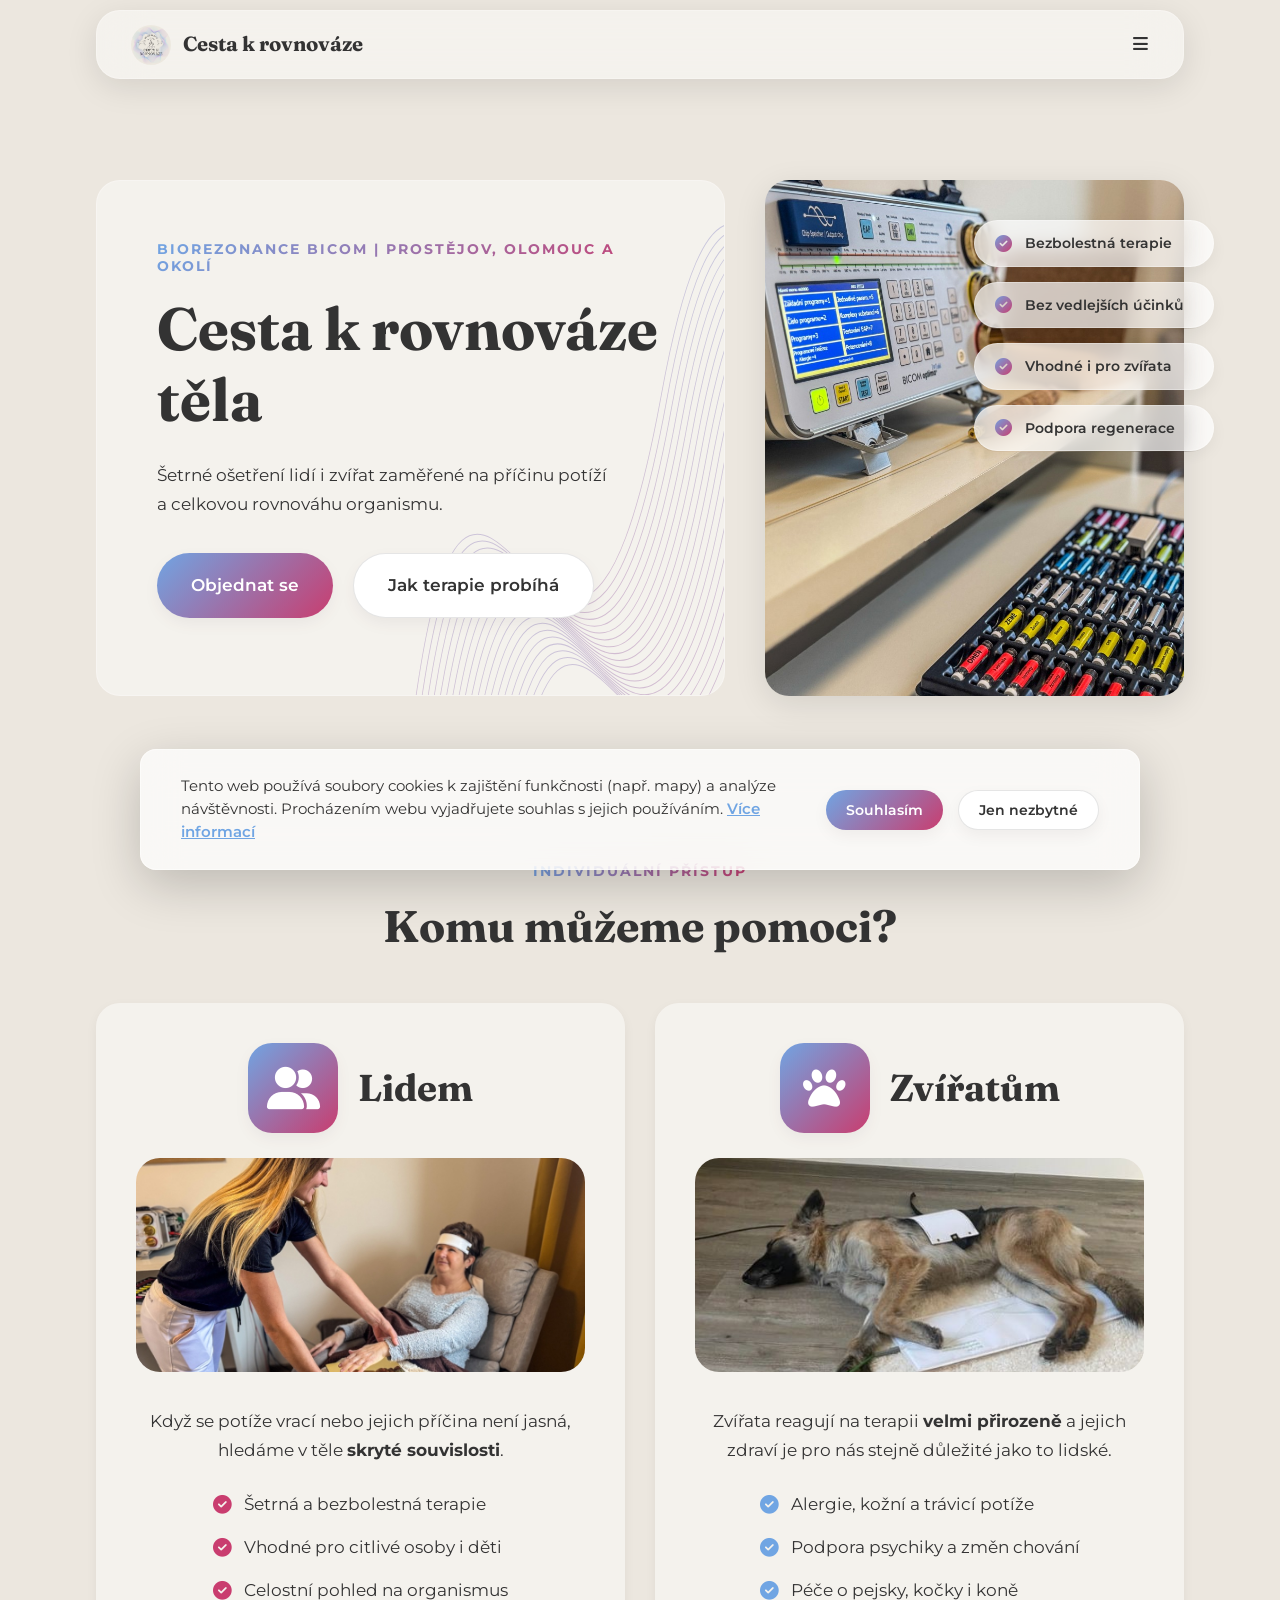
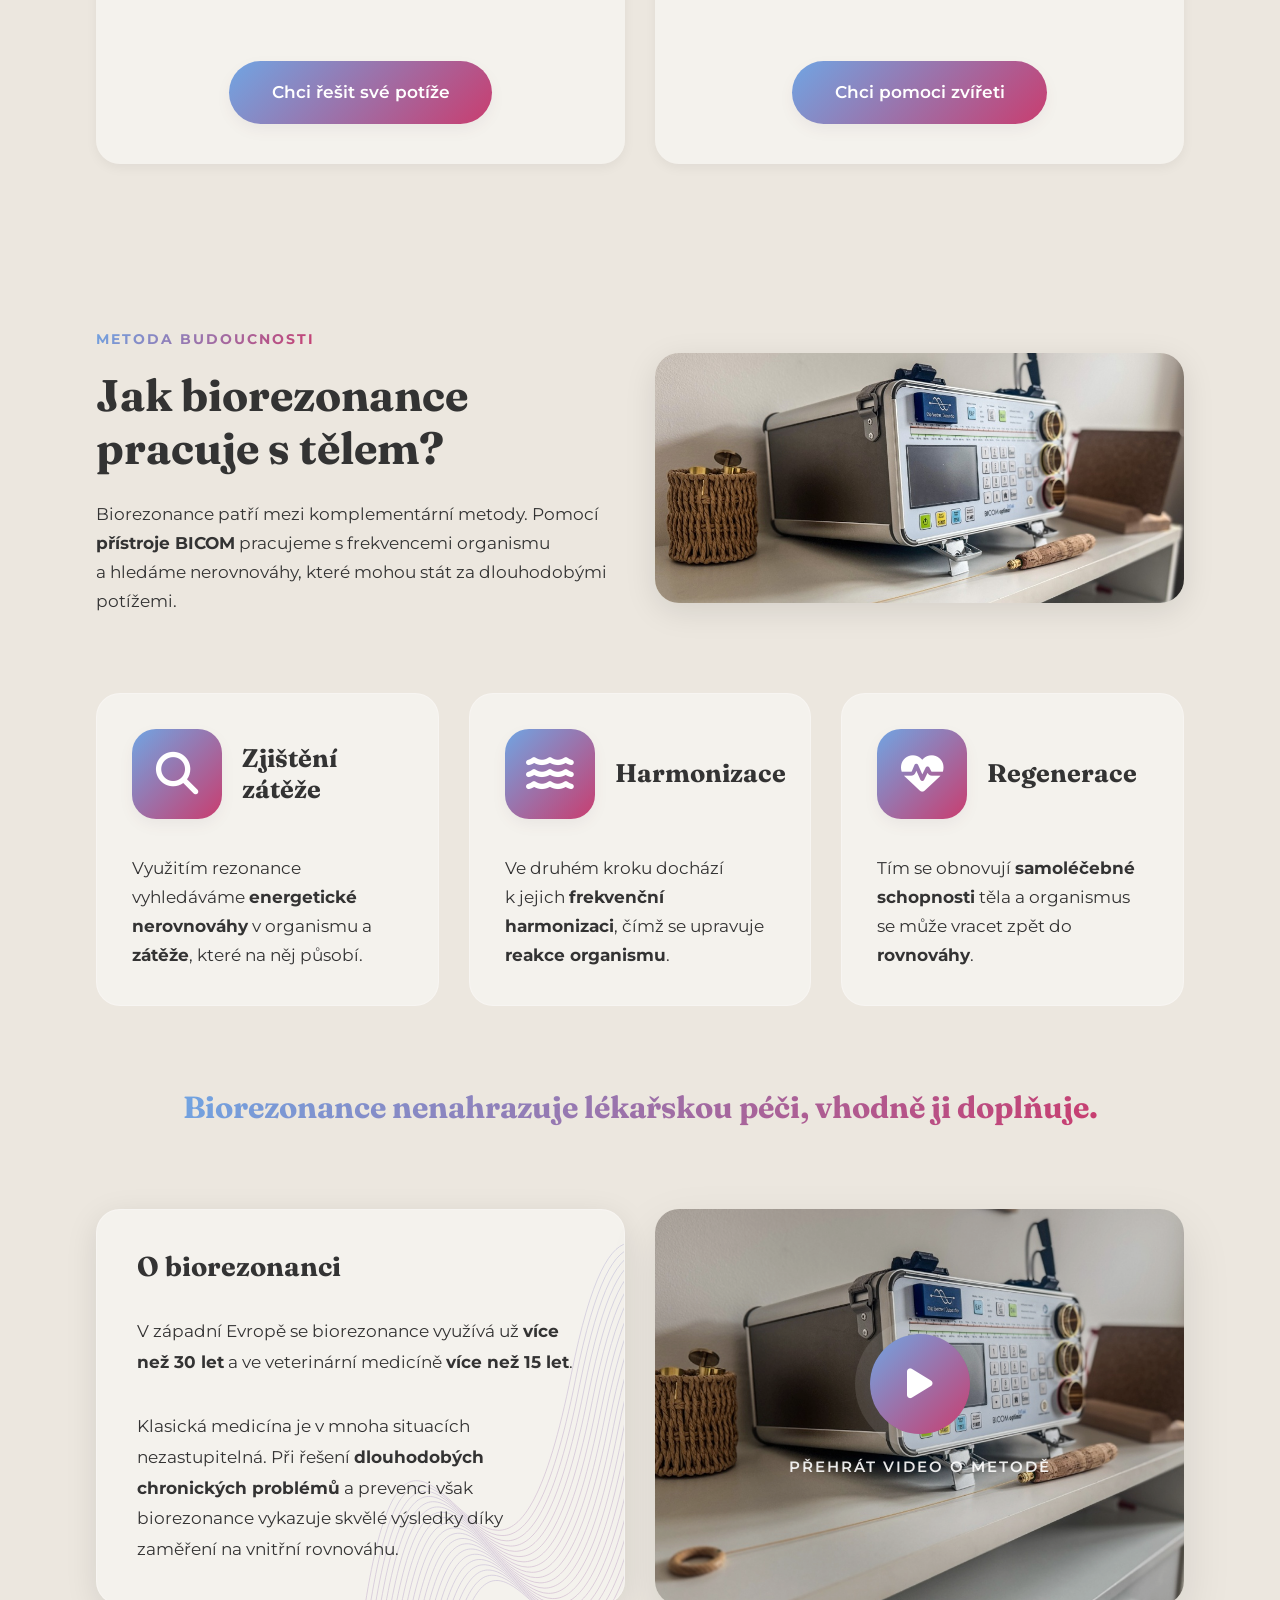
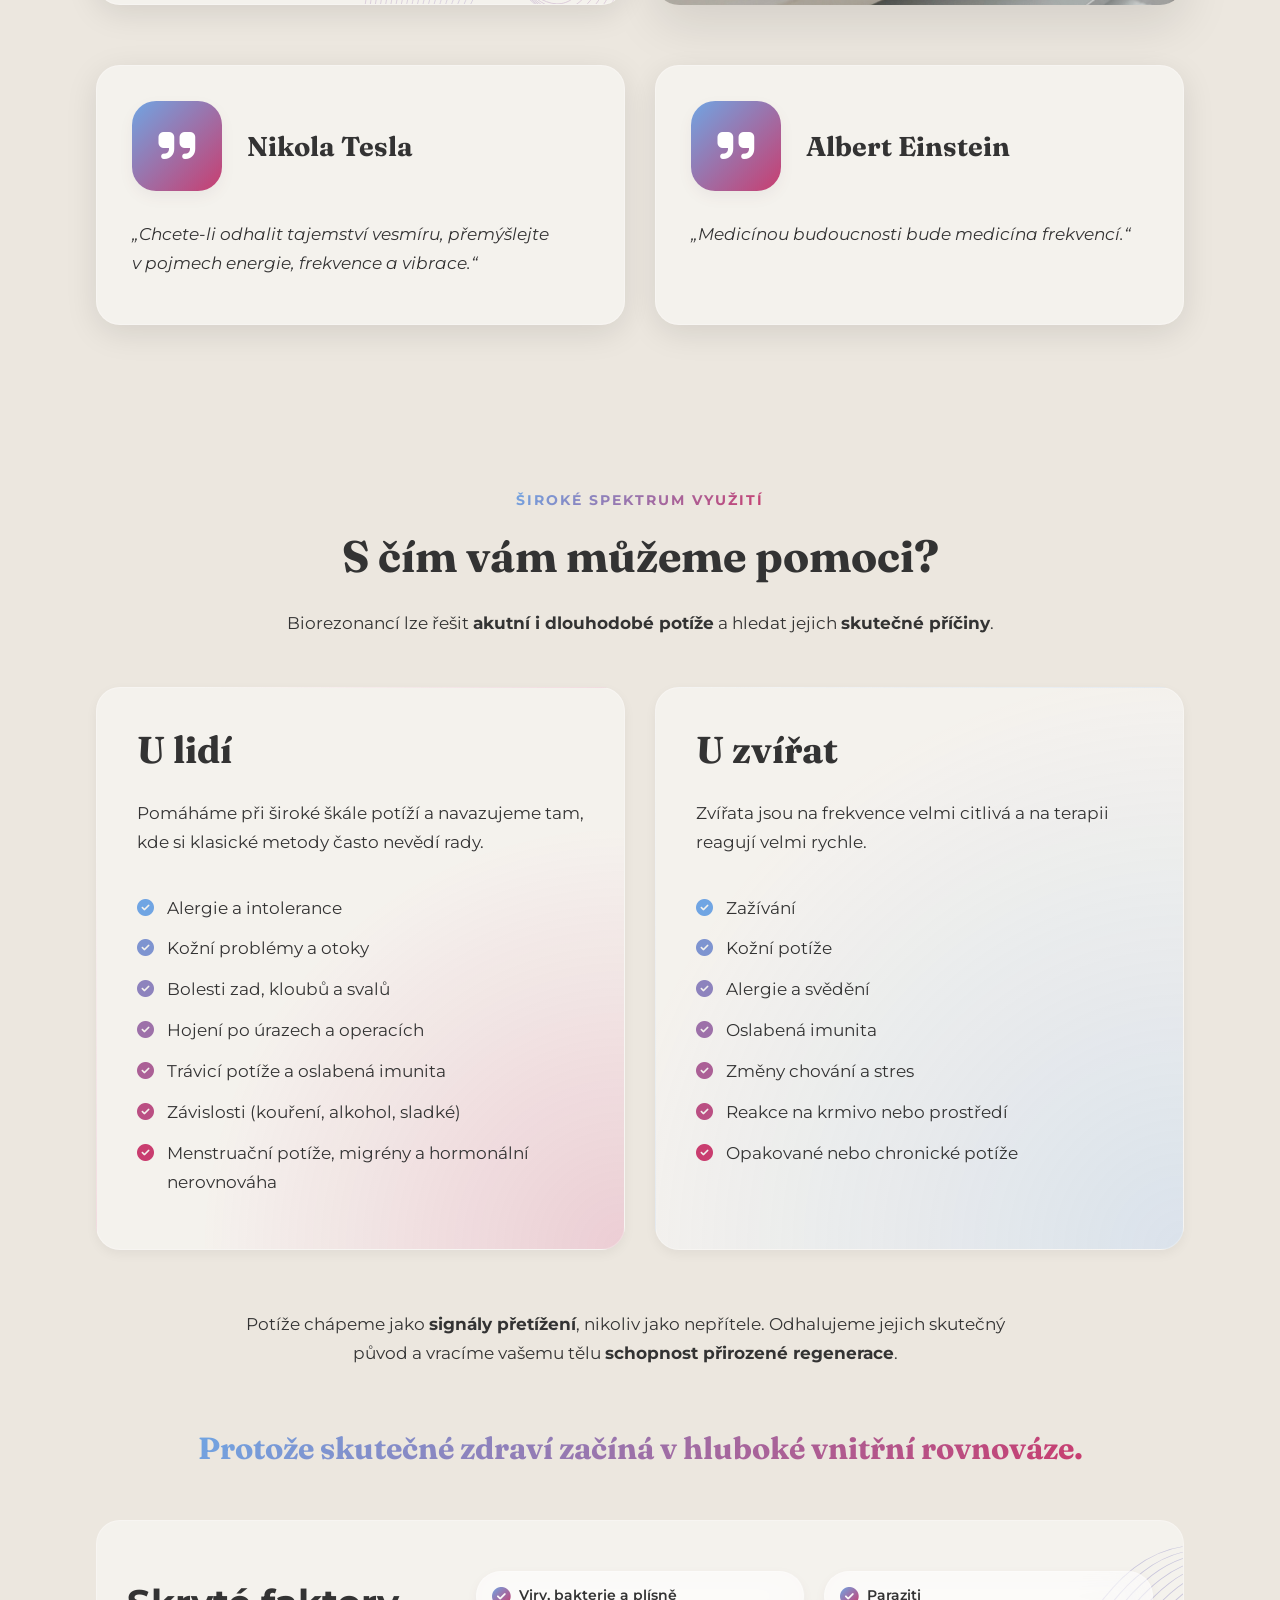
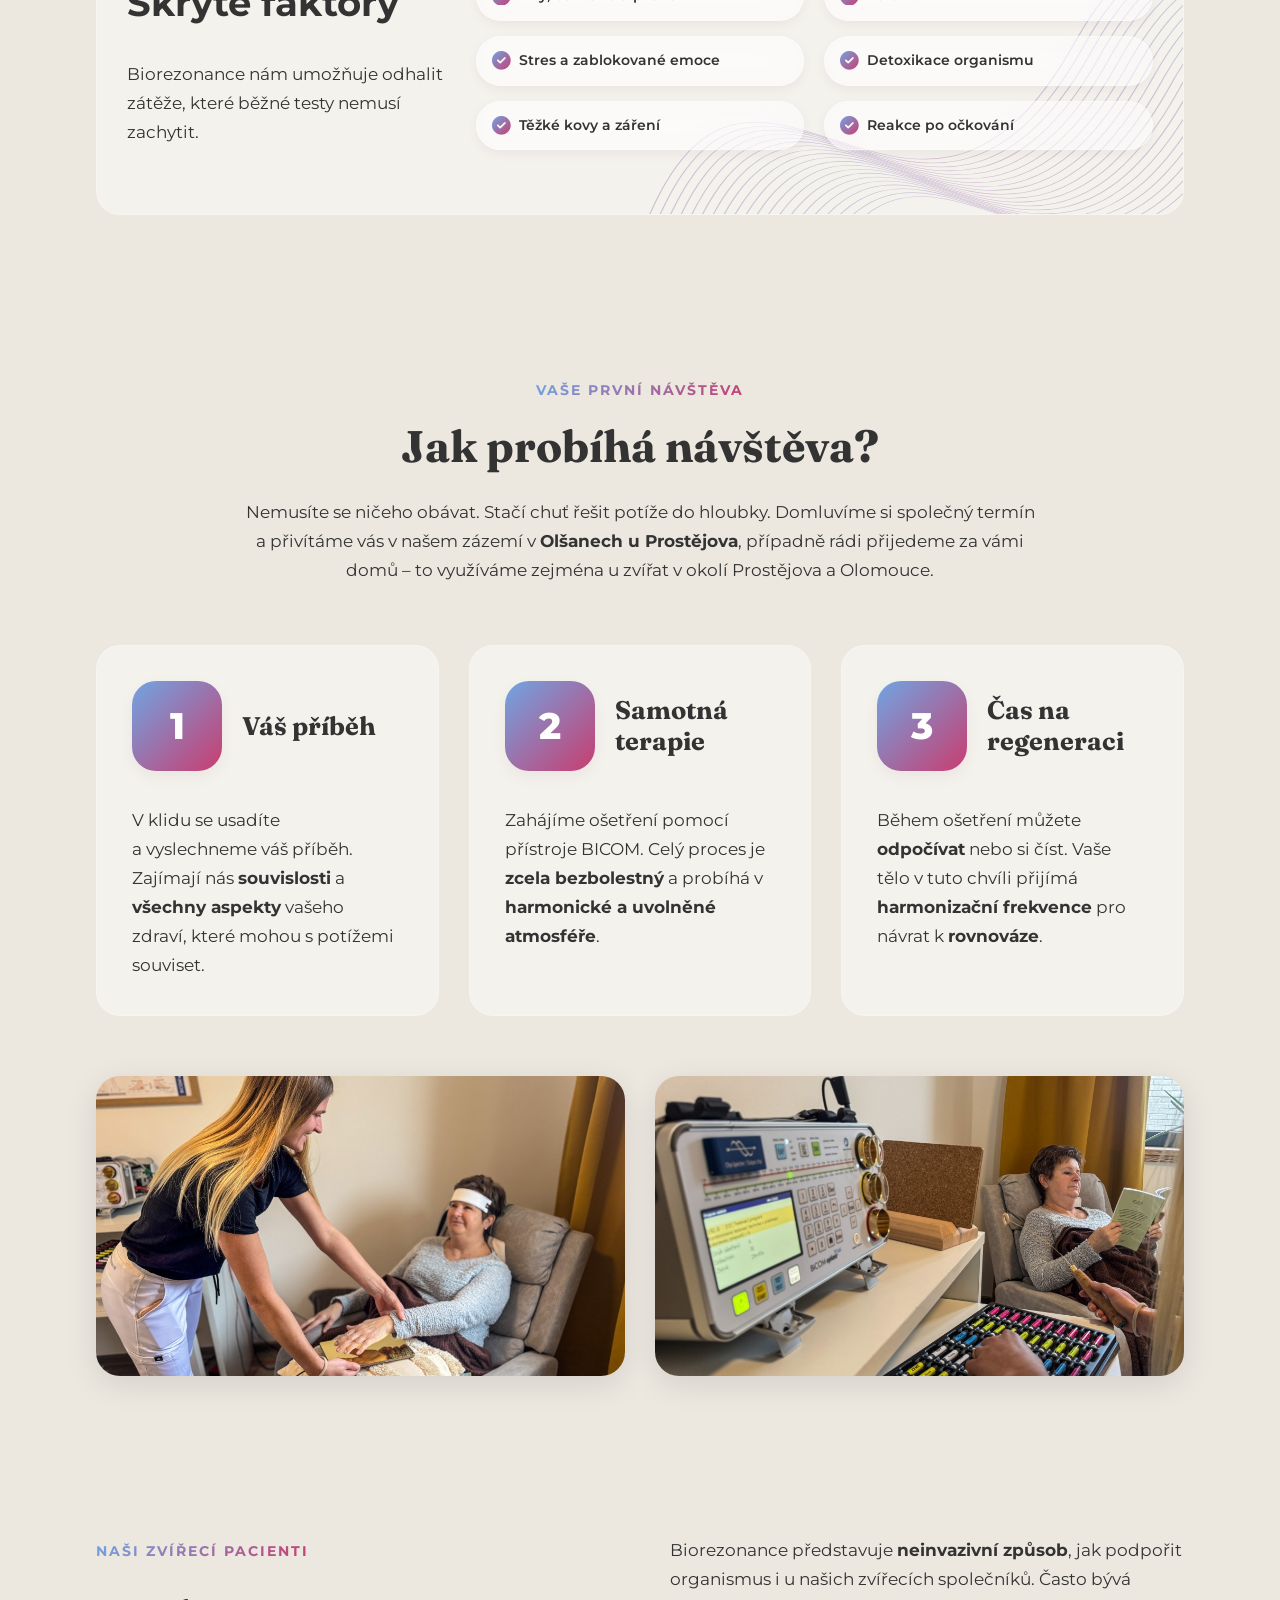
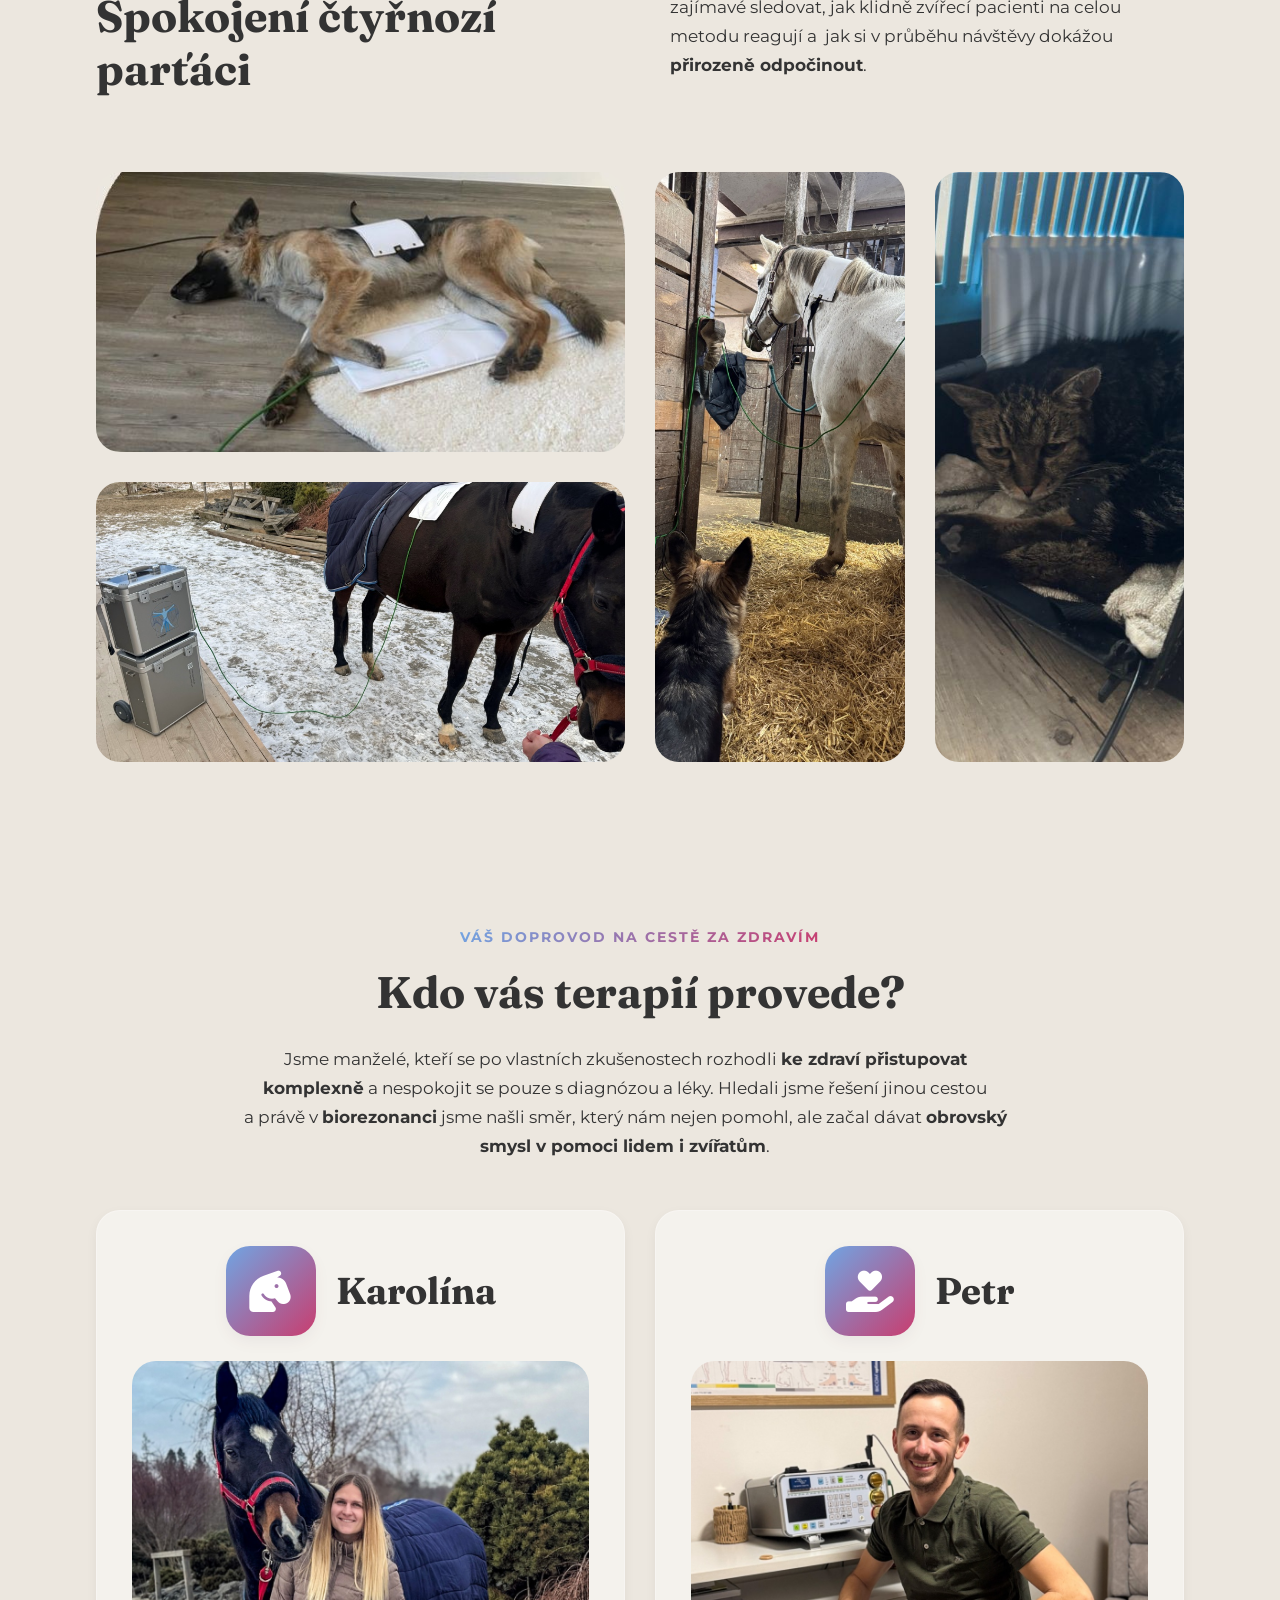
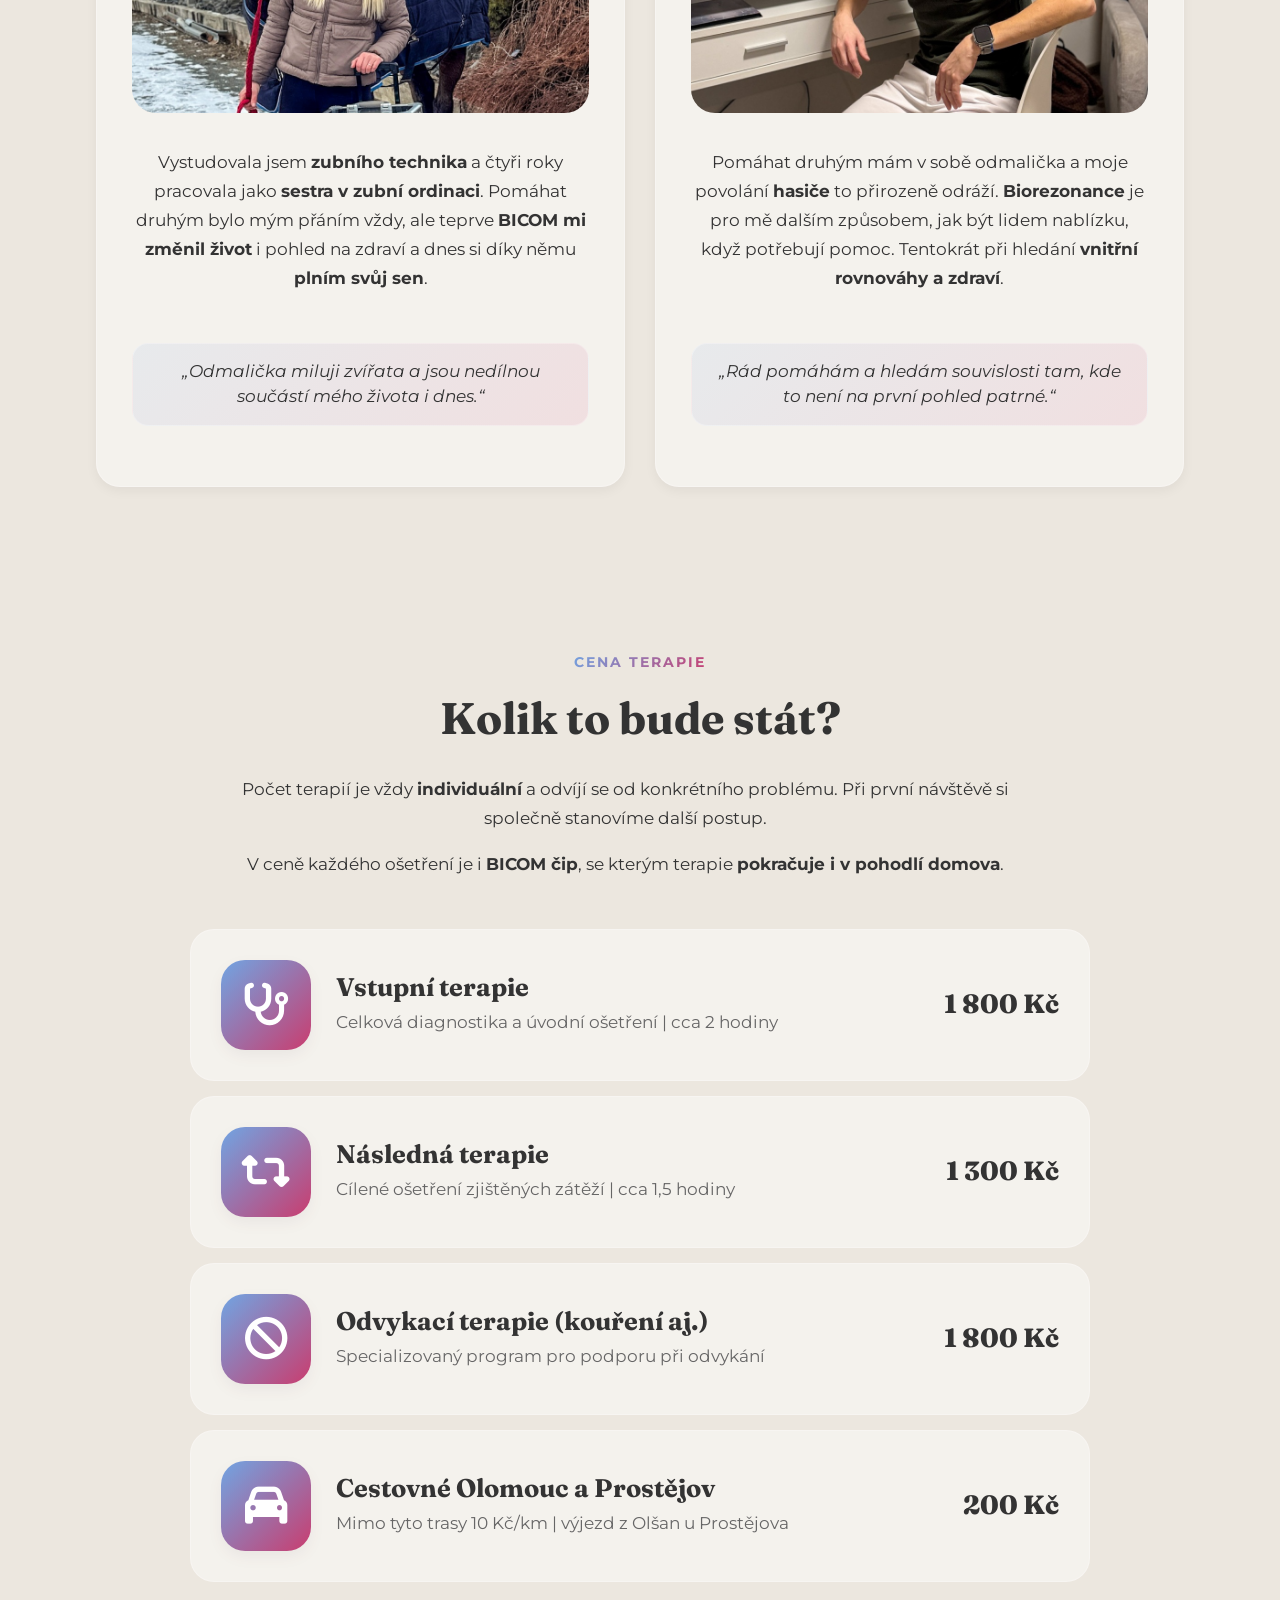
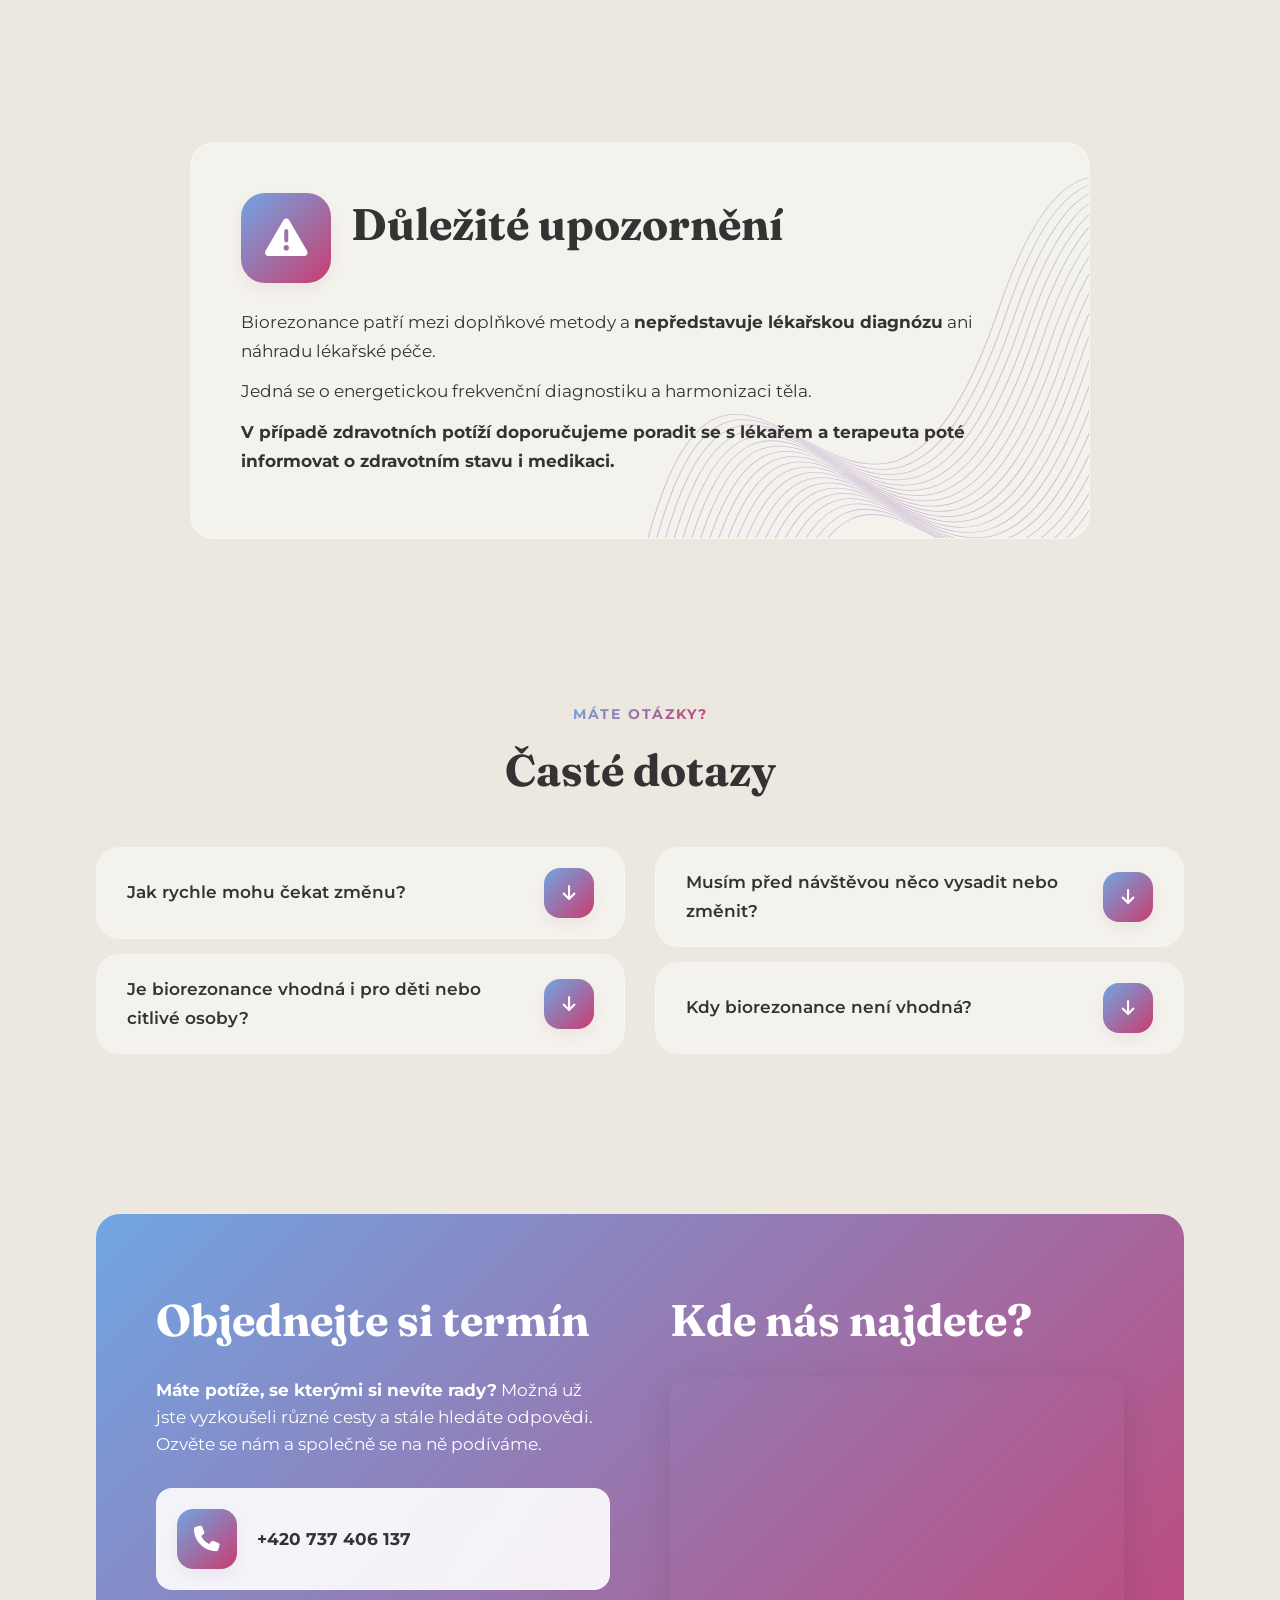
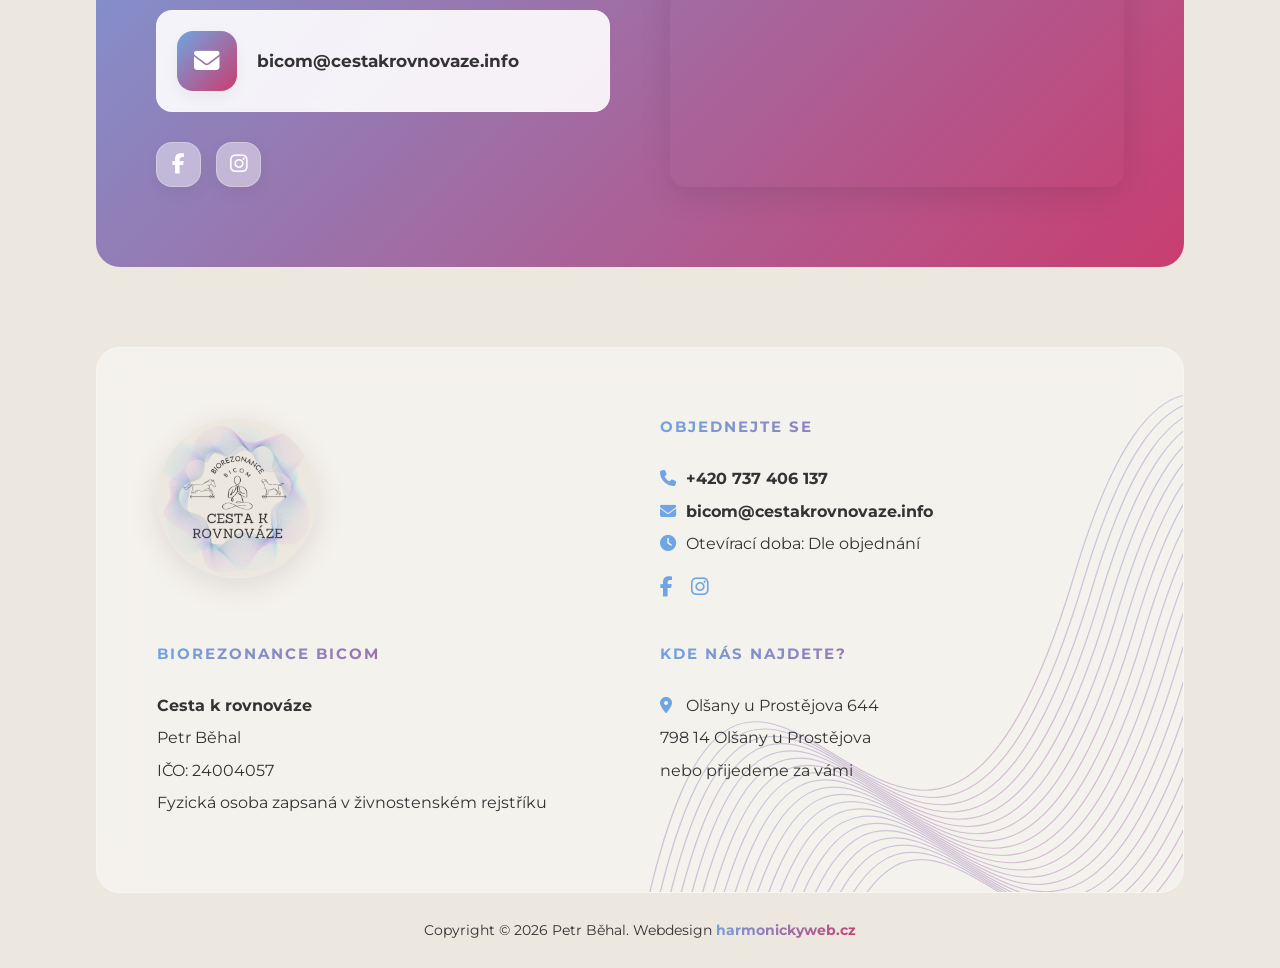
==== index.html @ f1dd7223 "Verze0" ====
<!DOCTYPE html>
<html lang="cs">

<head>
    <meta charset="UTF-8">
    <meta name="viewport" content="width=device-width, initial-scale=1.0">
    <title>Biorezonance BICOM | Cesta k rovnováze těla - Prostějov, Olomouc</title>
    <meta name="description"
        content="Šetrné ošetření lidí i zvířat pomocí biorezonance BICOM. Zaměřujeme se na příčinu potíží a celkovou rovnováhu organismu v Olšanech u Prostějova.">
    <meta name="robots" content="noindex, nofollow">

    <!-- Open Graph -->
    <meta property="og:title" content="Biorezonance BICOM | Cesta k rovnováze těla">
    <meta property="og:description"
        content="Šetrné ošetření lidí i zvířat pomocí biorezonance BICOM v Olšanech u Prostějova.">
    <meta property="og:image" content="Obrazky/biorezonance-1.jpg">
    <meta property="og:url" content="https://cestakrovnovaze.info">
    <meta property="og:type" content="website">

    <!-- Favicon -->
    <link rel="icon" type="image/svg+xml" href="Obrazky/favicon.svg">

    <!-- Fonts & Icons -->
    <link rel="stylesheet" href="https://cdnjs.cloudflare.com/ajax/libs/font-awesome/6.5.1/css/all.min.css">
    <!-- Internal Links / Canonical -->
    <link rel="canonical" href="https://cestakrovnovaze.info/">

    <!-- Structured Data -->
    <script type="application/ld+json">
    [
      {
        "@context": "https://schema.org",
        "@type": "LocalBusiness",
        "name": "Biorezonance Olšany | Petr Běhal",
        "image": "https://cestakrovnovaze.info/Obrazky/biorezonance-1.jpg",
        "address": {
          "@type": "PostalAddress",
          "streetAddress": "Olšany u Prostějova 644",
          "addressLocality": "Olšany u Prostějova",
          "postalCode": "798 14",
          "addressCountry": "CZ"
        },
        "geo": {
          "@type": "GeoCoordinates",
          "latitude": 49.4975,
          "longitude": 17.1568
        },
        "url": "https://cestakrovnovaze.info",
        "telephone": "+420737406137",
        "openingHoursSpecification": {
          "@type": "OpeningHoursSpecification",
          "dayOfWeek": ["Monday", "Tuesday", "Wednesday", "Thursday", "Friday", "Saturday", "Sunday"],
          "opens": "00:00",
          "closes": "23:59",
          "description": "Dle předchozí domluvy"
        }
      },
      {
        "@context": "https://schema.org",
        "@type": "FAQPage",
        "mainEntity": [
          {
            "@type": "Question",
            "name": "Jak rychle mohu čekat změnu?",
            "acceptedAnswer": {
              "@type": "Answer",
              "text": "Každý organismus reaguje jinak. Někdy je změna patrná už po první terapii, jindy se stav upravuje postupně během několika setkání. Vždy záleží na délce a povaze potíží."
            }
          },
          {
            "@type": "Question",
            "name": "Je biorezonance vhodná i pro děti nebo citlivé osoby?",
            "acceptedAnswer": {
              "@type": "Answer",
              "text": "Ano, terapie je šetrná a bezbolestná, proto ji dobře snášejí i děti, senioři nebo citlivější osoby."
            }
          }
        ]
      }
    ]
    </script>
    <link rel="stylesheet" href="style.css">
</head>

<body>
    <!-- Background Decoration -->

    <!-- Header Navigation -->
    <header class="header container">
        <nav class="pill-nav glass">
            <a href="#home" class="logo">
                <img src="Obrazky/biorezonance-logo.jpg" alt="Biorezonance Logo">
                <span>Cesta k rovnováze</span>
            </a>

            <ul class="nav-links" id="mainNav">
                <li><a href="#biorezonance">Biorezonance</a></li>
                <li><a href="#pomoc">S čím pomáhá</a></li>
                <li><a href="#prubeh">Průběh</a></li>
                <li><a href="#onas">O nás</a></li>
                <li><a href="#cenik">Ceník</a></li>
                <li><a href="#kontakt">Kontakt</a></li>
                <li class="mobile-nav-btn"><a href="#kontakt" class="btn btn-primary">Objednat se</a></li>
            </ul>

            <a href="#kontakt" class="btn btn-primary nav-btn">Objednat se</a>

            <button class="mobile-menu-toggle" id="menuToggle"><i class="fa-solid fa-bars"></i></button>
        </nav>
    </header>

    <main>
        <!-- Hero Section -->
        <section id="home" class="hero container section-padding">
            <div class="hero-grid">
                <div class="hero-content glass animate-fade-in" style="animation-delay: 0.2s;">
                    <h1 class="sub-heading" style="margin-top:0;">Biorezonance BICOM <span
                            class="sub-heading-sep">|</span> <span class="sub-heading-loc">Prostějov, Olomouc a
                            okolí</span></h1>
                    <h2 class="hero-main-title">Cesta k rovnováze těla</h2>
                    <p>Šetrné ošetření lidí i&nbsp;zvířat zaměřené na&nbsp;příčinu potíží a&nbsp;celkovou rovnováhu
                        organismu.</p>

                    <div class="hero-btns">
                        <a href="#kontakt" class="btn btn-primary">Objednat se</a>
                        <a href="#prubeh" class="btn btn-secondary">Jak terapie probíhá</a>
                    </div>
                </div>

                <div class="hero-image animate-fade-in" style="animation-delay: 0.4s;">
                    <div class="hero-decoration"></div>
                    <div class="hero-img-wrapper">
                        <img src="Obrazky/biorezonance-1.jpg" alt="Biorezonance terapie detail" class="main-hero-img">
                    </div>

                    <!-- Floating USPs -->
                    <div class="floating-usps-container">
                        <div class="floating-usp">
                            <i class="fa-solid fa-circle-check"></i> <span>Bezbolestná terapie</span>
                        </div>
                        <div class="floating-usp">
                            <i class="fa-solid fa-circle-check"></i> <span>Bez vedlejších účinků</span>
                        </div>
                        <div class="floating-usp">
                            <i class="fa-solid fa-circle-check"></i> <span>Vhodné i pro zvířata</span>
                        </div>
                        <div class="floating-usp">
                            <i class="fa-solid fa-circle-check"></i> <span>Podpora regenerace</span>
                        </div>
                    </div>
                </div>
            </div>
        </section>

        <!-- Komu můžeme pomoci -->
        <section id="pro-koho" class="help-section container section-padding text-center">
            <span class="sub-heading">Individuální přístup</span>
            <h2>Komu můžeme pomoci?</h2>
            <div class="bento-grid">
                <div class="bento-item animate-fade-in">
                    <div class="card-header">
                        <div class="icon-box"><i class="fa-solid fa-user-group"></i></div>
                        <h3>Lidem</h3>
                    </div>
                    <div class="card-image-container">
                        <div class="card-image-wrapper">
                            <img src="Obrazky/biorezonance-3.jpg" alt="Péče o lidi">
                        </div>
                    </div>
                    <div class="card-content">
                        <p>Když se potíže vrací nebo jejich příčina není jasná, hledáme v těle <strong>skryté
                                souvislosti</strong>.</p>
                        <ul>
                            <li>Šetrná a bezbolestná terapie</li>
                            <li>Vhodné pro citlivé osoby i děti</li>
                            <li>Celostní pohled na organismus</li>
                        </ul>
                        <a href="#kontakt" class="btn btn-primary">Chci řešit své potíže</a>
                    </div>
                </div>
                <div class="bento-item animate-fade-in" style="animation-delay: 0.2s;">
                    <div class="card-header">
                        <div class="icon-box"><i class="fa-solid fa-paw"></i></div>
                        <h3>Zvířatům</h3>
                    </div>
                    <div class="card-image-container">
                        <div class="card-image-wrapper">
                            <img src="Obrazky/Fotogalerie/biorezonance-pes.jpg" alt="Péče o zvířata">
                        </div>
                    </div>
                    <div class="card-content">
                        <p>Zvířata reagují na terapii <strong>velmi přirozeně</strong> a jejich zdraví je pro nás stejně
                            důležité jako to
                            lidské.</p>
                        <ul>
                            <li>Alergie, kožní a trávicí potíže</li>
                            <li>Podpora psychiky a změn chování</li>
                            <li>Péče o&nbsp;pejsky, kočky i&nbsp;koně</li>
                        </ul>
                        <a href="#kontakt" class="btn btn-primary">Chci pomoci zvířeti</a>
                    </div>
                </div>
            </div>
        </section>

        <!-- Jak biorezonance funguje -->
        <section id="biorezonance" class="how-it-works container section-padding">
            <div class="split-layout">
                <div class="content">
                    <span class="sub-heading">Metoda budoucnosti</span>
                    <h2>Jak biorezonance pracuje s tělem?</h2>
                    <p>Biorezonance patří mezi komplementární metody. Pomocí <strong>přístroje BICOM</strong> pracujeme
                        s frekvencemi
                        organismu a hledáme nerovnováhy, které mohou stát za dlouhodobými potížemi.</p>
                </div>
                <div class="image-area plain-image">
                    <img src="Obrazky/biorezonance-4.jpg" alt="Přístroj BICOM" class="rounded-img" loading="lazy">
                </div>
            </div>

            <div class="steps-grid">
                <!-- Krok 01 -->
                <div class="step-item animate-fade-in">
                    <div class="step-card glass">
                        <div class="step-content">
                            <div class="step-header">
                                <div class="step-icon-box">
                                    <i class="fa-solid fa-magnifying-glass"></i>
                                </div>
                                <h3>Zjištění zátěže</h3>
                            </div>
                            <p>Využitím rezonance vyhledáváme <strong>energetické nerovnováhy</strong> v organismu a
                                <strong>zátěže</strong>, které na něj
                                působí.
                            </p>
                        </div>
                    </div>
                </div>

                <!-- Krok 02 -->
                <div class="step-item animate-fade-in" style="animation-delay: 0.2s;">
                    <div class="step-card glass">
                        <div class="step-content">
                            <div class="step-header">
                                <div class="step-icon-box">
                                    <i class="fa-solid fa-water"></i>
                                </div>
                                <h3>Harmonizace</h3>
                            </div>
                            <p>Ve druhém kroku dochází k jejich <strong>frekvenční harmonizaci</strong>, čímž se
                                upravuje <strong>reakce
                                    organismu</strong>.</p>
                        </div>
                    </div>
                </div>

                <!-- Krok 03 -->
                <div class="step-item animate-fade-in" style="animation-delay: 0.4s;">
                    <div class="step-card glass">
                        <div class="step-content">
                            <div class="step-header">
                                <div class="step-icon-box">
                                    <i class="fa-solid fa-heart-pulse"></i>
                                </div>
                                <h3>Regenerace</h3>
                            </div>
                            <p>Tím se obnovují <strong>samoléčebné schopnosti</strong> těla a organismus se může vracet
                                zpět do
                                <strong>rovnováhy</strong>.
                            </p>
                        </div>
                    </div>
                </div>
            </div>

            <div class="disclaimer-bar animate-fade-in">
                <p>Biorezonance nenahrazuje lékařskou péči, vhodně ji&nbsp;doplňuje.</p>
            </div>

            <div class="info-video-split">
                <div class="info-text-content animate-fade-in">
                    <div class="glass-card glass">
                        <h3>O&nbsp;biorezonanci</h3>
                        <p>V&nbsp;západní Evropě se&nbsp;biorezonance využívá už&nbsp;<strong>více než
                                30&nbsp;let</strong> a&nbsp;ve&nbsp;veterinární medicíně <strong>více
                                než 15&nbsp;let</strong>.</p>
                        <p>Klasická medicína je&nbsp;v&nbsp;mnoha situacích nezastupitelná. Při&nbsp;řešení
                            <strong>dlouhodobých chronických
                                problémů</strong> a&nbsp;prevenci však biorezonance vykazuje skvělé výsledky díky
                            zaměření na&nbsp;vnitřní rovnováhu.
                        </p>
                    </div>
                </div>
                <div class="video-area animate-fade-in" style="animation-delay: 0.2s;">
                    <div class="video-preview">
                        <div class="video-overlay">
                            <div class="play-btn">
                                <i class="fa-solid fa-play"></i>
                            </div>
                            <span>Přehrát video o&nbsp;metodě</span>
                        </div>
                        <img src="Obrazky/biorezonance-4.jpg" alt="Video náhled" class="video-thumbnail">
                    </div>
                </div>
            </div>

            <div class="quotes-section">
                <div class="quotes-container">
                    <div class="quote-item animate-fade-in">
                        <div class="quote-card glass">
                            <div class="quote-content">
                                <div class="quote-header">
                                    <div class="quote-icon-box">
                                        <i class="fa-solid fa-quote-right"></i>
                                    </div>
                                    <cite>Nikola Tesla</cite>
                                </div>
                                <p>„Chcete-li odhalit tajemství vesmíru, přemýšlejte v&nbsp;pojmech energie, frekvence
                                    a&nbsp;vibrace.“</p>
                            </div>
                        </div>
                    </div>
                    <div class="quote-item animate-fade-in" style="animation-delay: 0.3s;">
                        <div class="quote-card glass">
                            <div class="quote-content">
                                <div class="quote-header">
                                    <div class="quote-icon-box">
                                        <i class="fa-solid fa-quote-right"></i>
                                    </div>
                                    <cite>Albert Einstein</cite>
                                </div>
                                <p>„Medicínou budoucnosti bude medicína frekvencí.“</p>
                            </div>
                        </div>
                    </div>
                </div>
            </div>
        </section>

        <!-- S čím vám můžeme pomoci -->
        <section id="pomoc" class="services-list container section-padding text-center">
            <span class="sub-heading">Široké spektrum využití</span>
            <h2>S čím vám můžeme pomoci?</h2>
            <p class="text-center">Biorezonancí lze řešit <strong>akutní i dlouhodobé potíže</strong> a hledat jejich
                <strong>skutečné příčiny</strong>.
            </p>

            <div class="bento-grid">
                <div class="bento-item glass animate-fade-in">
                    <h3>U lidí</h3>
                    <p>Pomáháme při široké škále potíží a navazujeme tam, kde si klasické metody často nevědí rady.</p>
                    <ul class="check-list">
                        <li>Alergie a intolerance</li>
                        <li>Kožní problémy a otoky</li>
                        <li>Bolesti zad, kloubů a svalů</li>
                        <li>Hojení po úrazech a operacích</li>
                        <li>Trávicí potíže a oslabená imunita</li>
                        <li>Závislosti (kouření, alkohol, sladké)</li>
                        <li>Menstruační potíže, migrény a hormonální nerovnováha</li>
                    </ul>
                </div>
                <div class="bento-item glass animate-fade-in" style="animation-delay: 0.2s;">
                    <h3>U zvířat</h3>
                    <p>Zvířata jsou na frekvence velmi citlivá a na terapii reagují velmi rychle.</p>
                    <ul class="check-list">
                        <li>Zažívání</li>
                        <li>Kožní potíže</li>
                        <li>Alergie a svědění</li>
                        <li>Oslabená imunita</li>
                        <li>Změny chování a stres</li>
                        <li>Reakce na krmivo nebo prostředí</li>
                        <li>Opakované nebo chronické potíže</li>
                    </ul>
                </div>
            </div>

            <div class="text-center animate-fade-in"
                style="margin-top: 60px; margin-bottom: 30px; max-width: 800px; margin-left: auto; margin-right: auto;">
                <p>Potíže chápeme jako <strong>signály přetížení</strong>, nikoliv jako nepřítele. Odhalujeme jejich
                    skutečný původ a vracíme vašemu tělu <strong>schopnost přirozené regenerace</strong>.</p>
            </div>

            <div class="disclaimer-bar animate-fade-in" style="margin-top: 60px; margin-bottom: 40px;">
                <p>Protože skutečné zdraví začíná v hluboké vnitřní rovnováze.</p>
            </div>

            <div class="connections-belt glass animate-fade-in">
                <div class="belt-header">
                    <span class="sub-heading">Skryté faktory</span>
                    <p>Biorezonance nám umožňuje odhalit zátěže, které běžné testy nemusí zachytit.</p>
                </div>
                <div class="belt-column">
                    <div class="belt-item">
                        <i class="fa-solid fa-circle-check"></i>
                        <span>Viry, bakterie a plísně</span>
                    </div>
                    <div class="belt-item">
                        <i class="fa-solid fa-circle-check"></i>
                        <span>Stres a zablokované emoce</span>
                    </div>
                    <div class="belt-item">
                        <i class="fa-solid fa-circle-check"></i>
                        <span>Těžké kovy a záření</span>
                    </div>
                </div>
                <div class="belt-column">
                    <div class="belt-item">
                        <i class="fa-solid fa-circle-check"></i>
                        <span>Paraziti</span>
                    </div>
                    <div class="belt-item">
                        <i class="fa-solid fa-circle-check"></i>
                        <span>Detoxikace organismu</span>
                    </div>
                    <div class="belt-item">
                        <i class="fa-solid fa-circle-check"></i>
                        <span>Reakce po očkování</span>
                    </div>
                </div>
            </div>


        </section>

        <!-- Průběh terapie -->
        <section id="prubeh" class="process container section-padding text-center">
            <span class="sub-heading">Vaše první návštěva</span>
            <h2>Jak probíhá návštěva?</h2>

            <p class="text-center" style="max-width: 800px; margin: 0 auto 50px;">
                Nemusíte se ničeho obávat. Stačí chuť řešit potíže do hloubky. Domluvíme si společný termín a přivítáme
                vás v našem zázemí v <strong>Olšanech u Prostějova</strong>, případně rádi přijedeme za vámi domů – to
                využíváme zejména u zvířat v okolí Prostějova a Olomouce.
            </p>

            <div class="process-grid">
                <!-- Krok 01 -->
                <div class="process-item animate-fade-in">
                    <div class="process-card glass">
                        <div class="process-content">
                            <div class="process-header">
                                <div class="process-num-box">1</div>
                                <h3>Váš příběh</h3>
                            </div>
                            <p>V klidu se usadíte a vyslechneme váš příběh. Zajímají nás <strong>souvislosti</strong> a
                                <strong>všechny aspekty</strong> vašeho
                                zdraví, které mohou s potížemi souviset.
                            </p>
                        </div>
                    </div>
                </div>

                <!-- Krok 02 -->
                <div class="process-item animate-fade-in" style="animation-delay: 0.2s;">
                    <div class="process-card glass">
                        <div class="process-content">
                            <div class="process-header">
                                <div class="process-num-box">2</div>
                                <h3>Samotná terapie</h3>
                            </div>
                            <p>Zahájíme ošetření pomocí přístroje BICOM. Celý proces je <strong>zcela
                                    bezbolestný</strong> a probíhá v
                                <strong>harmonické a uvolněné atmosféře</strong>.
                            </p>
                        </div>
                    </div>
                </div>

                <!-- Krok 03 -->
                <div class="process-item animate-fade-in" style="animation-delay: 0.4s;">
                    <div class="process-card glass">
                        <div class="process-content">
                            <div class="process-header">
                                <div class="process-num-box">3</div>
                                <h3>Čas na regeneraci</h3>
                            </div>
                            <p>Během ošetření můžete <strong>odpočívat</strong> nebo si číst. Vaše tělo v tuto chvíli
                                přijímá
                                <strong>harmonizační frekvence</strong> pro návrat k <strong>rovnováze</strong>.
                            </p>
                        </div>
                    </div>
                </div>
            </div>

            <div class="gallery-grid" style="margin-top: 60px;">
                <div class="animate-fade-in">
                    <img src="Obrazky/biorezonance-3.jpg" alt="Průběh terapie" class="rounded-img"
                        style="height: 300px; object-fit: cover;" loading="lazy">
                </div>
                <div class="animate-fade-in" style="animation-delay: 0.2s;">
                    <img src="Obrazky/biorezonance-2.jpg" alt="Čas na regeneraci" class="rounded-img"
                        style="height: 300px; object-fit: cover;" loading="lazy">
                </div>
            </div>
        </section>

        <!-- Fotogalerie -->
        <section class="photo-gallery container section-padding">
            <div class="gallery-header-split">
                <div class="header-left">
                    <span class="sub-heading">Naši zvířecí pacienti</span>
                    <h2>Spokojení čtyřnozí parťáci</h2>
                </div>
                <div class="header-right">
                    <p>Biorezonance představuje <strong>neinvazivní způsob</strong>, jak podpořit organismus i u našich
                        zvířecích
                        společníků. Často bývá zajímavé sledovat, jak klidně zvířecí pacienti na celou metodu reagují a
                        jak si v průběhu návštěvy dokážou <strong>přirozeně odpočinout</strong>.</p>
                </div>
            </div>
            <div class="gallery-bento">
                <!-- 1. Pes (šířka, vlevo nahoře) -->
                <div class="animate-fade-in">
                    <div class="gallery-bento-item">
                        <img src="Obrazky/Fotogalerie/biorezonance-pes.jpg" alt="Pes při biorezonanci."
                            class="gallery-img" style="object-position: center 20%;" loading="lazy">
                    </div>
                </div>
                <!-- 2. Bílý kůň (šířka, vlevo dole) -->
                <div class="animate-fade-in" style="animation-delay: 0.2s;">
                    <div class="gallery-bento-item">
                        <img src="Obrazky/Fotogalerie/biorezonance-kun-1.jpg" alt="Přijedeme i za vaším koněm."
                            class="gallery-img" loading="lazy">
                    </div>
                </div>
                <!-- 3. Hnědý kůň (výška, vpravo vnitřní) -->
                <div class="animate-fade-in" style="animation-delay: 0.4s;">
                    <div class="gallery-bento-item">
                        <img src="Obrazky/Fotogalerie/biorezonance-kun-2.jpg" alt="Koně snáší terapii v klidu."
                            class="gallery-img" loading="lazy">
                    </div>
                </div>
                <!-- 4. Kočička (výška, úplně vpravo) -->
                <div class="animate-fade-in" style="animation-delay: 0.6s;">
                    <div class="gallery-bento-item">
                        <img src="Obrazky/Fotogalerie/biorezonance-kocka.jpg" alt="Kočička při terapii."
                            class="gallery-img" loading="lazy">
                    </div>
                </div>
            </div>
        </section>

        <!-- O nás -->
        <section id="onas" class="about-us container section-padding">
            <div
                style="text-align: center; margin-bottom: 50px; max-width: 800px; margin-left: auto; margin-right: auto;">
                <span class="sub-heading">Váš doprovod na cestě za zdravím</span>
                <h2>Kdo vás terapií provede?</h2>
                <p style="margin-top: 20px;">Jsme manželé, kteří se po vlastních zkušenostech rozhodli <strong>ke zdraví
                        přistupovat komplexně</strong> a nespokojit se pouze s diagnózou a léky. Hledali jsme řešení
                    jinou cestou a právě v <strong>biorezonanci</strong> jsme našli směr, který nám nejen pomohl, ale
                    začal dávat <strong>obrovský smysl v pomoci lidem i zvířatům</strong>.</p>
            </div>

            <div class="team-grid">
                <!-- Karolína -->
                <div class="bento-item glass animate-fade-in">
                    <div class="card-header">
                        <div class="icon-box">
                            <i class="fa-solid fa-horse-head"></i>
                        </div>
                        <h3>Karolína</h3>
                    </div>
                    <div class="card-image-container">
                        <div class="team-portrait-mask">
                            <img src="Obrazky/karolina.jpg" alt="Karolína" style="object-position: center 5%;">
                        </div>
                    </div>
                    <div class="card-content">
                        <p>Vystudovala jsem <strong>zubního technika</strong> a čtyři roky pracovala jako
                            <strong>sestra v zubní ordinaci</strong>. Pomáhat druhým bylo mým přáním vždy, ale teprve
                            <strong>BICOM mi změnil život</strong> i pohled na zdraví a dnes si díky němu <strong>plním
                                svůj sen</strong>.
                        </p>
                        <p class="team-quote">„Odmalička miluji zvířata a jsou nedílnou součástí mého života i dnes.“
                        </p>
                    </div>
                </div>

                <!-- Petr -->
                <div class="bento-item glass animate-fade-in" style="animation-delay: 0.2s;">
                    <div class="card-header">
                        <div class="icon-box">
                            <i class="fa-solid fa-hand-holding-heart"></i>
                        </div>
                        <h3>Petr</h3>
                    </div>
                    <div class="card-image-container">
                        <div class="team-portrait-mask">
                            <img src="Obrazky/petr.jpg" alt="Petr" style="object-position: center 20%;">
                        </div>
                    </div>
                    <div class="card-content">
                        <p>Pomáhat druhým mám v sobě odmalička a moje povolání <strong>hasiče</strong> to přirozeně
                            odráží.
                            <strong>Biorezonance</strong> je pro mě dalším způsobem, jak být lidem nablízku, když
                            potřebují pomoc. Tentokrát při hledání <strong>vnitřní rovnováhy a zdraví</strong>.
                        </p>
                        <p class="team-quote">„Rád pomáhám a hledám souvislosti tam, kde to není na první pohled
                            patrné.“</p>
                    </div>
                </div>
            </div>
        </section>

        <!-- Ceník -->
        <section id="cenik" class="pricing container section-padding text-center">
            <span class="sub-heading">Cena terapie</span>
            <h2>Kolik to bude stát?</h2>
            <div style="max-width: 800px; margin: 30px auto 50px;">
                <p>Počet terapií je vždy <strong>individuální</strong> a odvíjí se od konkrétního problému. Při první
                    návštěvě si společně stanovíme další postup.</p>
                <p style="margin-top: 15px;">V ceně každého ošetření je i <strong>BICOM čip</strong>, se kterým
                    terapie <strong>pokračuje i v pohodlí domova</strong>.</p>
            </div>

            <div class="pricing-cards">
                <!-- Vstupní terapie -->
                <div class="price-item glass animate-fade-in">
                    <div class="price-item-left">
                        <i class="fa-solid fa-stethoscope"></i>
                        <div class="price-info">
                            <h3>Vstupní terapie</h3>
                            <p>Celková diagnostika a úvodní ošetření | cca 2 hodiny</p>
                        </div>
                    </div>
                    <div class="price-value">1 800 Kč</div>
                </div>

                <!-- Následná terapie -->
                <div class="price-item glass animate-fade-in" style="animation-delay: 0.1s;">
                    <div class="price-item-left">
                        <i class="fa-solid fa-retweet"></i>
                        <div class="price-info">
                            <h3>Následná terapie</h3>
                            <p>Cílené ošetření zjištěných zátěží | cca 1,5 hodiny</p>
                        </div>
                    </div>
                    <div class="price-value">1 300 Kč</div>
                </div>

                <!-- Odvykací terapie -->
                <div class="price-item glass animate-fade-in" style="animation-delay: 0.2s;">
                    <div class="price-item-left">
                        <i class="fa-solid fa-ban"></i>
                        <div class="price-info">
                            <h3>Odvykací terapie (kouření aj.)</h3>
                            <p>Specializovaný program pro podporu při odvykání</p>
                        </div>
                    </div>
                    <div class="price-value">1 800 Kč</div>
                </div>

                <!-- Cestovné -->
                <div class="price-item glass animate-fade-in" style="animation-delay: 0.3s;">
                    <div class="price-item-left">
                        <i class="fa-solid fa-car"></i>
                        <div class="price-info">
                            <h3>Cestovné Olomouc a Prostějov</h3>
                            <p>Mimo tyto trasy 10 Kč/km | výjezd z Olšan u Prostějova</p>
                        </div>
                    </div>
                    <div class="price-value">200 Kč</div>
                </div>
            </div>
        </section>

        <!-- Důležité upozornění -->
        <section class="notice container section-padding">
            <div class="notice-item animate-fade-in">
                <div class="notice-box glass">
                    <div class="notice-header">
                        <div class="notice-icon-box">
                            <i class="fa-solid fa-triangle-exclamation"></i>
                        </div>
                        <h2>Důležité upozornění</h2>
                    </div>
                    <p>Biorezonance patří mezi doplňkové metody a <strong>nepředstavuje lékařskou diagnózu</strong> ani
                        náhradu lékařské
                        péče.</p>
                    <p>Jedná se o energetickou frekvenční diagnostiku a harmonizaci těla.</p>
                    <p><strong>V případě zdravotních potíží doporučujeme poradit se s lékařem a terapeuta poté
                            informovat o zdravotním stavu i medikaci.</strong></p>
                </div>
            </div>
        </section>

        <!-- FAQ -->
        <section class="faq container section-padding text-center">
            <span class="sub-heading">Máte otázky?</span>
            <h2>Časté dotazy</h2>
            <div class="faq-columns">
                <div class="faq-col">
                    <div class="faq-item glass">
                        <div class="faq-question">
                            <span>Jak rychle mohu čekat změnu?</span>
                            <i class="fa-solid fa-arrow-down"></i>
                        </div>
                        <div class="faq-answer">
                            <p>Každý organismus reaguje jinak. Někdy je změna patrná už <strong>po první
                                    terapii</strong>, jindy se stav
                                upravuje <strong>postupně</strong> během několika setkání. Vždy záleží na délce a povaze
                                potíží.</p>
                        </div>
                    </div>
                    <div class="faq-item glass">
                        <div class="faq-question">
                            <span>Je biorezonance vhodná i pro děti nebo citlivé osoby?</span>
                            <i class="fa-solid fa-arrow-down"></i>
                        </div>
                        <div class="faq-answer">
                            <p>Ano, terapie je <strong>šetrná a bezbolestná</strong>, proto ji <strong>dobře snášejí i
                                    děti</strong>, senioři nebo
                                citlivější osoby.</p>
                        </div>
                    </div>
                </div>
                <div class="faq-col">
                    <div class="faq-item glass">
                        <div class="faq-question">
                            <span>Musím před návštěvou něco vysadit nebo změnit?</span>
                            <i class="fa-solid fa-arrow-down"></i>
                        </div>
                        <div class="faq-answer">
                            <p>Ne, není potřeba nic vysazovat. Naopak je <strong>vhodné pokračovat v doporučené
                                    léčbě</strong> a případné
                                změny řešit až po domluvě.</p>
                        </div>
                    </div>
                    <div class="faq-item glass">
                        <div class="faq-question">
                            <span>Kdy biorezonance není vhodná?</span>
                            <i class="fa-solid fa-arrow-down"></i>
                        </div>
                        <div class="faq-answer">
                            <p>Terapie <strong>není náhradou akutní lékařské péče</strong>. V případě náhlých nebo
                                vážných obtíží je vždy
                                potřeba nejprve <strong>vyhledat lékaře</strong>.</p>
                        </div>
                    </div>
                </div>
            </div>
        </section>


        <!-- Objednání / Kontakt -->
        <section id="kontakt" class="contact container section-padding">
            <div class="contact-card animate-fade-in">
                <div class="contact-info">
                    <h2>Objednejte si termín</h2>
                    <p><strong>Máte potíže, se kterými si nevíte rady?</strong> Možná už jste vyzkoušeli různé
                        cesty a stále hledáte odpovědi. Ozvěte se nám a společně se na ně podíváme.</p>

                    <div class="contact-methods">
                        <a href="tel:+420737406137" class="method glass">
                            <i class="fa-solid fa-phone"></i>
                            <strong>+420 737 406 137</strong>
                        </a>
                        <a href="mailto:bicom@cestakrovnovaze.info" class="method glass">
                            <i class="fa-solid fa-envelope"></i>
                            <strong>bicom@cestakrovnovaze.info</strong>
                        </a>
                    </div>

                    <div class="social-links">
                        <a href="https://www.facebook.com/profile.php?id=61587426644208" target="_blank" rel="noopener"
                            class="social-icon glass" aria-label="Facebook"><i class="fa-brands fa-facebook-f"></i></a>
                        <a href="https://www.instagram.com/cestakrovnovaze_bicom/" target="_blank" rel="noopener"
                            class="social-icon glass" aria-label="Instagram"><i class="fa-brands fa-instagram"></i></a>
                    </div>
                </div>

                <div class="contact-map">
                    <h2>Kde nás najdete?</h2>
                    <div class="map-wrapper">
                        <iframe
                            src="https://www.google.com/maps/embed?pb=!1m18!1m12!1m3!1d2605.5459392261545!2d17.15682887693521!3d49.49753967132596!2m3!1f0!2f0!3f0!3m2!1i1024!2i768!4f13.1!3m3!1m2!1s0x4712435489793f0b%3A0xc3f60f7724a87a6c!2sOl%C5%A1any%20u%20Prost%C4%9Bjova%20644%2C%20798%2014%20Ol%C5%A1any%20u%20Prost%C4%9Bjova!5e0!3m2!1scs!2scz!4v1700000000000!5m2!1scs!2scz"
                            width="100%" height="100%" style="border:0; border-radius: var(--radius-md);"
                            allowfullscreen="" loading="lazy"></iframe>
                    </div>
                </div>
            </div>
        </section>
    </main>

    <footer class="footer container section-padding">
        <div class="pill-footer glass animate-fade-in">
            <div class="footer-main-content">
                <div class="footer-logo-box">
                    <img src="Obrazky/biorezonance-logo.jpg" alt="Biorezonance Logo" class="footer-logo">
                </div>

                <div class="footer-info-col">
                    <h3>Objednejte se</h3>
                    <p><i class="fa-solid fa-phone"></i> <a href="tel:+420737406137"><strong>+420 737 406
                                137</strong></a></p>
                    <p><i class="fa-solid fa-envelope"></i> <a
                            href="mailto:bicom@cestakrovnovaze.info"><strong>bicom@cestakrovnovaze.info</strong></a>
                    </p>
                    <p><i class="fa-solid fa-clock"></i> Otevírací doba: Dle objednání</p>
                    <div class="footer-social-links"
                        style="margin-top: 15px; display: flex; gap: 15px; font-size: 1.2rem;">
                        <a href="https://www.facebook.com/profile.php?id=61587426644208" target="_blank" rel="noopener"
                            aria-label="Facebook"><i class="fa-brands fa-facebook-f"></i></a>
                        <a href="https://www.instagram.com/cestakrovnovaze_bicom/" target="_blank" rel="noopener"
                            aria-label="Instagram"><i class="fa-brands fa-instagram"></i></a>
                    </div>
                </div>

                <div class="footer-info-col">
                    <h3>Biorezonance BICOM</h3>
                    <p><strong>Cesta k rovnováze</strong></p>
                    <p>Petr Běhal</p>
                    <p>IČO: 24004057</p>
                    <p>Fyzická osoba zapsaná v živnostenském rejstříku</p>
                </div>

                <div class="footer-info-col">
                    <h3>Kde nás najdete?</h3>
                    <p><i class="fa-solid fa-location-dot"></i> Olšany u Prostějova 644</p>
                    <p>798 14 Olšany u Prostějova</p>
                    <p>nebo přijedeme za vámi</p>
                </div>
            </div>
        </div>
        <div class="footer-bottom-full">
            <p class="copyright">Copyright © 2026 Petr Běhal. Webdesign <a href="https://harmonickyweb.cz"
                    target="_blank" rel="noopener">harmonickyweb.cz</a></p>
        </div>
    </footer>

    <!-- Lightbox Modal -->
    <div id="imageModal" class="modal">
        <span class="modal-close">&times;</span>
        <button class="modal-prev" aria-label="Předchozí obrázek"><i class="fa-solid fa-chevron-left"></i></button>
        <img class="modal-content" id="imgFull" alt="Zvětšený náhled">
        <button class="modal-next" aria-label="Následující obrázek"><i class="fa-solid fa-chevron-right"></i></button>
        <div id="modalCaption"></div>
    </div>

    <!-- Cookie Bar -->
    <div id="cookie-bar" class="cookie-bar glass animate-fade-in" style="display: none;">
        <div class="cookie-content">
            <p>Tento web používá soubory cookies k zajištění funkčnosti (např. mapy) a analýze návštěvnosti.
                Procházením webu vyjadřujete souhlas s jejich používáním. <a href="cookies.html">Více informací</a></p>
            <div class="cookie-buttons">
                <button id="cookie-accept" class="btn btn-primary">Souhlasím</button>
                <button id="cookie-necessary" class="btn btn-secondary">Jen nezbytné</button>
            </div>
        </div>
    </div>

    <!-- Scroll to Top Button -->
    <button id="scrollTop" class="scroll-top-btn" aria-label="Nahoru">
        <i class="fa-solid fa-arrow-up"></i>
    </button>

    <script src="script.js"></script>
    <script>
        // Jednoduchá správa cookie lišty
        document.addEventListener('DOMContentLoaded', function () {
            const cookieBar = document.getElementById('cookie-bar');
            const acceptBtn = document.getElementById('cookie-accept');
            const necessaryBtn = document.getElementById('cookie-necessary');

            // Pokud uživatel ještě nerozhodl, zobrazíme lištu
            if (!localStorage.getItem('cookies-consent')) {
                cookieBar.style.display = 'block';
            }

            const hideBar = (type) => {
                localStorage.setItem('cookies-consent', type);
                cookieBar.style.opacity = '0';
                setTimeout(() => {
                    cookieBar.style.display = 'none';
                }, 500);
            };

            acceptBtn.addEventListener('click', () => hideBar('all'));
            necessaryBtn.addEventListener('click', () => hideBar('necessary'));
        });
    </script>
</body>

</html>
---- style.css ----
/* CSS Design System for Biorezonance Olšany */
@import url('https://fonts.googleapis.com/css2?family=Fraunces:ital,opsz,wght@0,9..144,100..900;1,9..144,100..900&family=Montserrat:ital,wght@0,100..900;1,100..900&display=swap');

:root {
    /* Colors */
    --primary: #70A5E3;
    --secondary: #C93D6F;
    --bg-color: #ECE7DF;
    --text-color: #333333;
    --white: #ffffff;
    --glass-bg: rgba(255, 255, 255, 0.45);
    --glass-border: rgba(255, 255, 255, 0.25);

    /* Gradients */
    --gradient-btn: linear-gradient(135deg, var(--primary) 0%, var(--secondary) 100%);
    --gradient-soft: linear-gradient(135deg, rgba(112, 165, 227, 0.1) 0%, rgba(201, 61, 111, 0.1) 100%);

    /* Spacing & Sizes */
    --container-width: 85%;
    --radius-lg: 24px;
    --radius-md: 16px;
    --spacing-unit: 8px;

    /* Shadows */
    --shadow-sm: 0 4px 12px rgba(0, 0, 0, 0.05);
    --shadow-md: 0 8px 32px rgba(0, 0, 0, 0.1);
    --shadow-icon: 0 6px 16px rgba(0, 0, 0, 0.05);
    --shadow-icon-hover: -4px 6px 15px rgba(112, 165, 227, 0.15), 4px 6px 15px rgba(201, 61, 111, 0.15);
}

/* Decorative Background Elements */
.bg-blob {
    position: absolute;
    width: 600px;
    height: 600px;
    border-radius: 50%;
    filter: blur(100px);
    z-index: -1;
    opacity: 0.15;
    pointer-events: none;
    animation: float-blob 20s infinite alternate ease-in-out;
}

@keyframes float-blob {
    0% {
        transform: translate(0, 0) scale(1);
    }

    100% {
        transform: translate(50px, 100px) scale(1.1);
    }
}

.blob-1 {
    background: var(--primary);
    top: 10%;
    right: -200px;
}

.blob-2 {
    background: var(--secondary);
    top: 45%;
    left: -200px;
    animation-duration: 25s;
    animation-direction: alternate-reverse;
}

.blob-3 {
    background: var(--primary);
    top: 80%;
    right: -100px;
    animation-duration: 30s;
}

/* Base Styles */
* {
    margin: 0;
    padding: 0;
    box-sizing: border-box;
}

html {
    scroll-behavior: smooth;
    font-size: 17px;
    overflow-x: hidden;
    scroll-padding-top: 100px;
    /* Rezerva pro fixní menu */
}

body {
    font-family: 'Montserrat', sans-serif;
    background-color: var(--bg-color);
    color: var(--text-color);
    line-height: 1.7;
    overflow-x: hidden;
    position: relative;
}

h1,
h2,
h3,
h4,
h5,
h6 {
    font-family: 'Fraunces', serif;
    font-weight: 700;
    line-height: 1.2;
    margin-bottom: 1.5rem;
}

h1,
.hero-main-title {
    font-size: clamp(2.2rem, 5vw, 3.5rem);
}

@media (max-width: 600px) {

    h1,
    .hero-main-title {
        font-size: 2.2rem;
    }

    .sub-heading-sep {
        display: none;
    }

    .sub-heading-loc {
        display: block;
        margin-top: 5px;
    }
}

h2 {
    font-size: clamp(1.8rem, 4vw, 2.6rem);
}

h3 {
    font-size: clamp(1.5rem, 3vw, 2.2rem);
}

p {
    font-size: 1rem;
    margin-bottom: 1rem;
    max-width: 70ch;
    /* Limit width as per instructions */
}

a {
    text-decoration: none;
    color: inherit;
    transition: all 0.3s ease;
}

ul {
    list-style: none;
}

img {
    max-width: 100%;
    height: auto;
    display: block;
}

/* Layout Utilities */
.container {
    width: var(--container-width);
    max-width: 1440px;
    margin: 0 auto;
}

.section-padding {
    padding: 80px 0;
}

@media (max-width: 1100px) {
    :root {
        --container-width: 90%;
    }

    .pill-nav {
        background: var(--bg-color) !important;
        backdrop-filter: none !important;
        -webkit-backdrop-filter: none !important;
    }
}

@media (max-width: 768px) {
    .section-padding {
        padding: 50px 0;
    }

    .pill-nav {
        padding: 0.6rem 1.2rem;
    }
}

.text-center {
    text-align: center;
    margin-left: auto;
    margin-right: auto;
}

.w-full {
    width: 100%;
}

.flex {
    display: flex;
}

.grid {
    display: grid;
}

.btn {
    display: inline-flex;
    align-items: center;
    justify-content: center;
    font-family: 'Montserrat', sans-serif;
    font-size: 17px;
    padding: 17px 34px;
    border-radius: 50px;
    font-weight: 600;
    cursor: pointer;
    transition: transform 0.3s cubic-bezier(0.175, 0.885, 0.32, 1.275), box-shadow 0.4s ease;
    border: none;
    position: relative;
    z-index: 1;
    gap: 10px;
}

.btn-primary {
    background: var(--gradient-btn);
    color: var(--white);
    box-shadow: var(--shadow-icon);
}

.btn-primary:hover {
    transform: translateY(-3px);
    box-shadow: var(--shadow-icon-hover);
}

.btn-secondary {
    background: var(--white);
    color: var(--text-color);
    border: 1px solid rgba(0, 0, 0, 0.1);
    box-shadow: var(--shadow-icon);
}

.btn-secondary:hover {
    background: #f8f8f8;
    transform: translateY(-3px);
    box-shadow: var(--shadow-icon-hover);
}

/* Animations */
@keyframes fadeIn {
    from {
        opacity: 0;
        transform: translateY(20px);
    }

    to {
        opacity: 1;
        transform: translateY(0);
    }
}

.animate-fade-in {
    opacity: 0;
    animation: fadeIn 0.8s forwards;
}

/* Navigation */
.header {
    position: fixed;
    top: 20px;
    left: 50%;
    transform: translateX(-50%);
    width: var(--container-width);
    z-index: 1000;
}

.pill-nav {
    display: flex;
    justify-content: space-between;
    align-items: center;
    padding: 0.8rem 2rem;
    border-radius: var(--radius-lg);
    box-shadow: var(--shadow-md);
    background-image: none !important;
    overflow: visible !important;
    /* Odstranění vln z pozadí menu a povolení přetečení pro mobilní menu */
}

.logo {
    display: flex;
    align-items: center;
    gap: 12px;
}

.logo img {
    height: 40px;
    border-radius: 50%;
}

.logo span {
    font-family: 'Fraunces', serif;
    font-weight: 700;
    font-size: 1.2rem;
    color: var(--text-color);
}

.nav-links {
    display: flex;
    gap: 2rem;
    list-style: none;
}

.mobile-nav-btn {
    display: none;
}

.nav-links a {
    font-weight: 500;
    color: var(--text-color);
    font-size: 1rem;
}

.nav-links a:hover {
    color: var(--primary);
}

.mobile-menu-toggle {
    display: none;
    background: none;
    border: none;
    font-size: 1rem;
    font-weight: 700;
    letter-spacing: 1px;
    cursor: pointer;
    color: var(--text-color);
}

/* Hero Section */
.hero {
    padding-top: 180px;
    padding-bottom: 80px;
}

.hero-grid {
    display: grid;
    grid-template-columns: 1.2fr 0.8fr;
    gap: 40px;
    align-items: stretch;
}

.hero-content {
    padding: 60px;
    border-radius: var(--radius-lg);
    background: var(--glass-bg);
    backdrop-filter: blur(20px);
    -webkit-backdrop-filter: blur(20px);
    border: 1px solid var(--glass-border);
    display: flex;
    flex-direction: column;
    justify-content: center;
}

.sub-heading {
    text-transform: uppercase;
    font-family: 'Montserrat', sans-serif !important;
    letter-spacing: 2px;
    font-size: 0.85rem;
    font-weight: 700;
    margin-bottom: 1rem;
    display: inline-block;
    background: var(--gradient-btn);
    -webkit-background-clip: text;
    -webkit-text-fill-color: transparent;
    background-clip: text;
}

.hero-btns {
    display: flex;
    gap: 20px;
    margin: 1rem 0;
}

@media (max-width: 600px) {
    .hero-btns {
        flex-direction: column;
        align-items: flex-start;
        gap: 15px;
    }

    .hero-btns .btn {
        width: auto;
    }
}

.hero-image {
    position: relative;
    height: 100%;
    min-height: 500px;
}

.hero-img-wrapper {
    width: 100%;
    height: 100%;
    position: relative;
    z-index: 2;
    overflow: hidden;
    border-radius: var(--radius-lg);
    box-shadow: var(--shadow-md);
}

.main-hero-img {
    width: 100%;
    height: 100%;
    object-fit: cover;
}

.hero-decoration {
    display: none;
    position: absolute;
    top: 50%;
    left: 50%;
    transform: translate(-50%, -50%);
    width: 120%;
    height: 120%;
    background: radial-gradient(circle, rgba(112, 165, 227, 0.2) 0%, rgba(201, 61, 111, 0.1) 70%, transparent 100%);
    filter: blur(50px);
    z-index: 1;
}

.floating-usps-container {
    position: absolute;
    top: 40px;
    right: -30px;
    /* Overflow the right edge */
    z-index: 3;
    display: flex;
    flex-direction: column;
    gap: 15px;
    align-items: flex-end;
}

.floating-usp {
    background: rgba(255, 255, 255, 0.7);
    backdrop-filter: blur(10px);
    -webkit-backdrop-filter: blur(10px);
    border: 1px solid rgba(255, 255, 255, 0.3);
    padding: 10px 18px;
    border-radius: 50px;
    box-shadow: var(--shadow-icon);
    display: flex;
    align-items: center;
    gap: 12px;
    font-size: 0.85rem;
    font-weight: 600;
    white-space: nowrap;
    width: 240px;
    /* Fixed width for uniform look */
    transition: transform 0.3s ease, box-shadow 0.3s ease;
}

.floating-usp:hover {
    transform: translateX(-10px);
    box-shadow: var(--shadow-icon-hover);
}

.floating-usp i {
    background: var(--gradient-btn);
    -webkit-background-clip: text;
    -webkit-text-fill-color: transparent;
    background-clip: text;
    font-size: 1rem;
    width: 20px;
    text-align: center;
}

.usp-item {
    display: flex;
    align-items: center;
    gap: 10px;
    font-size: 1rem;
    font-weight: 500;
}

.usp-item i {
    color: var(--primary);
    font-size: 1rem;
}

.info-card {
    position: absolute;
    bottom: 30px;
    left: 30px;
    padding: 20px 30px;
    display: flex;
    align-items: center;
    gap: 20px;
    z-index: 2;
}

.info-card i {
    font-size: 2rem;
    opacity: 0.8;
}

.info-card span {
    font-size: 0.9rem;
    text-transform: uppercase;
    font-weight: 600;
}

/* Bento Grid */
.bento-grid {
    display: grid;
    grid-template-columns: repeat(auto-fit, minmax(300px, 1fr));
    gap: 30px;
    margin-top: 50px;
}

.bento-item {
    padding: 40px;
    border-radius: var(--radius-lg);
    transition: transform 0.3s ease;
    display: flex;
    flex-direction: column;
    text-align: center;
    height: 100%;
    position: relative;
    box-shadow: var(--shadow-sm);
    /* Re-enforcing milkyness */
    background: var(--glass-bg);
    backdrop-filter: blur(25px);
    -webkit-backdrop-filter: blur(25px);
}

.bento-item[style*="text-align: left"] h3,
.bento-item[style*="text-align: left"] p {
    text-align: left;
}

.bento-item:hover {
    transform: translateY(-10px);
    box-shadow: var(--shadow-md);
}

.card-image-container {
    position: relative;
    width: 100%;
    margin-bottom: 35px;
}

.card-image-wrapper {
    width: 100%;
    border-radius: var(--radius-lg);
    overflow: hidden;
    position: relative;
}

.card-image-wrapper img {
    width: 100%;
    aspect-ratio: 21 / 10;
    /* Changed from 16 / 11 to make it shorter */
    object-fit: cover;
    display: block;
}

/* Specific adjustment for the dog image */
.bento-item:last-child .card-image-wrapper img {
    object-position: 100% calc(5% - 10px);
    /* Posunuto o 10 bodů nahoru */
    transform: scale(1.1);
}

.icon-box {
    position: absolute;
    top: -2px;
    right: -2px;
    z-index: 10;
}

.icon-box i {
    width: 90px;
    height: 90px;
    background: var(--gradient-btn);
    border-radius: var(--radius-lg);
    display: flex;
    align-items: center;
    justify-content: center;
    color: var(--white);
    font-size: 2.5rem;
    box-shadow: var(--shadow-icon);
    transition: box-shadow 0.3s ease, transform 0.3s ease;
}

.bento-item:hover .icon-box i {
    box-shadow: var(--shadow-icon-hover);
    transform: scale(1.05) rotate(5deg);
}

.card-content {
    flex-grow: 1;
    display: flex;
    flex-direction: column;
    align-items: center;
}

.card-header {
    display: flex;
    align-items: center;
    gap: 20px;
    width: 100%;
    margin-bottom: 25px;
    margin-top: 0;
    justify-content: center;
}

.card-header .icon-box {
    position: relative;
    top: auto;
    right: auto;
    flex-shrink: 0;
}

.card-header h3 {
    margin-bottom: 0 !important;
    text-align: center;
}

.card-content h3 {
    margin-bottom: 1rem;
    font-size: 1.8rem;
}

.card-content p {
    font-size: 1rem;
    color: var(--text-color);
    margin-bottom: 1.5rem;
    letter-spacing: normal;
    word-spacing: normal;
}

.card-content ul {
    text-align: left;
    margin-bottom: 2.5rem;
    padding-left: 0;
}

.card-content li {
    font-size: 1rem;
    color: var(--text-color);
    margin-bottom: 12px;
    display: flex;
    align-items: flex-start;
    gap: 12px;
    text-align: left;
    letter-spacing: normal;
    word-spacing: normal;
}

.card-content li::before {
    content: '\f058';
    /* Checkmark icon */
    font-family: 'Font Awesome 6 Free';
    font-weight: 900;
    font-size: 1.1rem;
    margin-top: -1px;
    /* Symmetrical alignment with the first line */
    flex-shrink: 0;
}

/* Pink for people card */
.bento-item:first-child .card-content li::before {
    color: var(--secondary);
}

/* Blue for animals card */
.bento-item:last-child .card-content li::before {
    color: var(--primary);
}

.bento-item .btn {
    margin-top: auto;
    width: fit-content;
    /* Reset full width */
    padding: 1rem 2.5rem;
    background: var(--gradient-btn);
    color: var(--white);
    border: none;
    box-shadow: var(--shadow-icon);
}

.bento-item .btn:hover {
    transform: translateY(-3px);
    box-shadow: var(--shadow-icon-hover);
}

/* Glassmorphism Classes */
.glass {
    position: relative;
    background: var(--glass-bg) url("data:image/svg+xml,%3Csvg xmlns='http://www.w3.org/2000/svg' viewBox='0 0 1000 600' preserveAspectRatio='none'%3E%3Cdefs%3E%3ClinearGradient id='g' x1='0%25' y1='0%25' x2='100%25' y2='100%25'%3E%3Cstop offset='0%25' stop-color='%2370A5E3'/%3E%3Cstop offset='100%25' stop-color='%23C93D6F'/%3E%3C/linearGradient%3E%3C/defs%3E%3Cg fill='none' stroke='url(%23g)' stroke-width='1.2' opacity='0.4'%3E%3Cpath d='M500,650 C600,50 750,850 900,250 S1200,650 1400,50'/%3E%3Cpath d='M508,658 C608,58 758,858 908,258 S1208,658 1408,58'/%3E%3Cpath d='M516,666 C616,66 766,866 916,266 S1216,666 1416,66'/%3E%3Cpath d='M524,674 C624,74 774,874 924,274 S1224,674 1424,74'/%3E%3Cpath d='M532,682 C632,82 782,882 932,282 S1232,682 1432,82'/%3E%3Cpath d='M540,690 C640,90 790,890 940,290 S1240,690 1440,90'/%3E%3Cpath d='M548,698 C648,98 798,898 948,298 S1248,698 1448,98'/%3E%3Cpath d='M556,706 C656,106 806,906 956,306 S1256,706 1456,106'/%3E%3Cpath d='M564,714 C664,114 814,914 964,314 S1264,714 1464,114'/%3E%3Cpath d='M572,722 C672,122 822,922 972,322 S1272,722 1472,122'/%3E%3Cpath d='M580,730 C680,130 830,930 980,330 S1280,730 1480,130'/%3E%3Cpath d='M588,738 C688,138 838,938 988,338 S1288,738 1488,138'/%3E%3Cpath d='M596,746 C696,146 846,946 996,346 S1296,746 1496,146'/%3E%3Cpath d='M604,754 C704,154 854,954 1004,354 S1304,754 1504,154'/%3E%3Cpath d='M612,762 C712,162 862,962 1012,362 S1312,762 1512,162'/%3E%3Cpath d='M620,770 C720,170 870,970 1020,370 S1320,770 1520,170'/%3E%3Cpath d='M628,778 C728,178 878,978 1028,378 S1328,778 1528,178'/%3E%3Cpath d='M636,786 C736,186 886,986 1036,386 S1336,786 1536,186'/%3E%3Cpath d='M644,794 C744,194 894,994 1044,394 S1344,794 1544,194'/%3E%3Cpath d='M652,802 C752,202 902,1002 1052,402 S1352,802 1552,202'/%3E%3C/g%3E%3C/svg%3E") no-repeat bottom right / cover;
    backdrop-filter: blur(25px);
    -webkit-backdrop-filter: blur(25px);
    border: 1px solid var(--glass-border);
    border-radius: var(--radius-lg);
    overflow: hidden;
}

/* Sections specific */
.steps-grid {
    display: grid;
    grid-template-columns: repeat(3, minmax(0, 1fr));
    gap: 30px;
    margin-top: 60px;
}

.step-item {
    position: relative;
    transition: transform 0.3s ease;
    height: 100%;
}

.step-item:hover {
    transform: translateY(-8px);
}

.step-card {
    height: 100%;
    border-radius: var(--radius-lg);
    position: relative;
    overflow: hidden;
    background: var(--glass-bg);
    backdrop-filter: blur(20px);
    -webkit-backdrop-filter: blur(20px);
    border: 1px solid var(--glass-border);
}

.step-header {
    display: flex;
    align-items: center;
    gap: 20px;
    margin-bottom: 1.5rem;
}

.step-icon-box {
    margin-bottom: 0;
    flex-shrink: 0;
}

.step-icon-box i {
    width: 90px;
    height: 90px;
    background: var(--gradient-btn);
    border-radius: var(--radius-lg);
    display: flex;
    align-items: center;
    justify-content: center;
    color: var(--white);
    font-size: 2.5rem;
    box-shadow: var(--shadow-icon);
    transition: box-shadow 0.3s ease, transform 0.3s ease;
}

.step-item:hover .step-icon-box i {
    box-shadow: var(--shadow-icon-hover);
    transform: scale(1.05) rotate(5deg);
}

.process-grid {
    display: grid;
    grid-template-columns: repeat(3, minmax(0, 1fr));
    gap: 30px;
    margin-top: 60px;
}

.process-item {
    position: relative;
    transition: transform 0.3s ease;
    height: 100%;
}

.process-item:hover {
    transform: translateY(-8px);
}

.process-card {
    height: 100%;
    border-radius: var(--radius-lg);
    position: relative;
    overflow: hidden;
    background: var(--glass-bg);
    background-image: none !important;
    backdrop-filter: blur(20px);
    -webkit-backdrop-filter: blur(20px);
    border: 1px solid var(--glass-border);
}

.process-header {
    display: flex;
    align-items: center;
    gap: 20px;
    margin-bottom: 1.5rem;
}

.process-num-box {
    margin-bottom: 0;
    flex-shrink: 0;
    width: 90px;
    height: 90px;
    background: var(--gradient-btn);
    border-radius: var(--radius-lg);
    display: flex;
    align-items: center;
    justify-content: center;
    color: var(--white);
    font-size: 2.2rem;
    font-weight: 800;
    font-family: 'Montserrat', sans-serif;
    box-shadow: var(--shadow-icon);
    transition: box-shadow 0.3s ease, transform 0.3s ease;
}

.process-item:hover .process-num-box {
    box-shadow: var(--shadow-icon-hover);
    transform: scale(1.05) rotate(5deg);
}

.process-content {
    padding: 35px;
    height: 100%;
}

.process-content h3 {
    font-size: 1.5rem;
    margin-bottom: 0;
    line-height: 1.2;
    padding-left: 0;
    margin-top: 0;
    min-height: unset;
    display: block;
    text-align: left;
}

.process-content p {
    font-size: 1rem;
    line-height: 1.7;
    margin-bottom: 0;
    color: var(--text-color);
    padding-top: 10px;
    text-align: left;
}

@media (max-width: 992px) {
    .process-grid {
        grid-template-columns: 1fr;
        max-width: 500px;
        margin-left: auto;
        margin-right: auto;
    }
}

.step-content {
    padding: 35px;
    height: 100%;
}

.step-content h3 {
    font-size: 1.5rem;
    margin-bottom: 0;
    line-height: 1.2;
    padding-left: 0;
    min-height: unset;
    display: block;
    text-align: left;
}

.step-content p {
    font-size: 1rem;
    line-height: 1.7;
    margin-bottom: 0;
    color: var(--text-color);
    padding-top: 10px;
}

.split-layout {
    display: grid;
    grid-template-columns: 1fr 1fr;
    gap: 30px;
    align-items: center;
}

.rounded-img {
    border-radius: var(--radius-lg);
    box-shadow: var(--shadow-md);
    width: 100%;
    display: block;
    cursor: zoom-in;
    transition: all 0.4s cubic-bezier(0.4, 0, 0.2, 1);
}

.rounded-img:hover {
    transform: translateY(-8px) scale(1.02);
    box-shadow: 0 15px 35px rgba(0, 0, 0, 0.1);
}

.plain-image.image-area::after {
    display: none;
}

.plain-image.image-area {
    height: 100%;
    display: flex;
    align-items: center;
}

.plain-image.image-area img {
    height: 100%;
    max-height: 250px;
    /* Adjust based on content height */
    object-fit: cover;
    object-position: center 27%;
    aspect-ratio: 16 / 9;
}

/* Info & Video Split */
.info-video-split {
    display: grid;
    grid-template-columns: 1fr 1fr;
    gap: 30px;
    align-items: stretch;
}

.info-text-content {
    display: flex;
    flex-direction: column;
    height: 100%;
}

.glass-card {
    flex-grow: 1;
    display: flex;
    flex-direction: column;
    justify-content: flex-start;
    padding: 40px;
    box-shadow: var(--shadow-md);
    position: relative;
    overflow: hidden;
}

.glass-card h3 {
    font-size: 1.6rem;
    margin-bottom: 2rem;
    color: var(--text-color);
    font-weight: 700;
}

.info-text-content p {
    font-size: 1rem;
    line-height: 1.8;
    margin-bottom: 2rem;
    color: var(--text-color);
}

.info-text-content p:last-child {
    margin-bottom: 0;
}

.disclaimer-bar {
    width: 100%;
    margin: 80px auto;
    display: flex;
    justify-content: center;
    text-align: center;
}

.disclaimer-bar p {
    margin: 0;
    font-family: 'Fraunces', serif;
    font-size: 1.8rem;
    font-weight: 700;
    background: var(--gradient-btn);
    -webkit-background-clip: text;
    background-clip: text;
    -webkit-text-fill-color: transparent;
    line-height: 1.4;
}

.video-area {
    position: relative;
    height: 100%;
}

.video-preview {
    position: relative;
    border-radius: var(--radius-lg);
    overflow: hidden;
    cursor: pointer;
    box-shadow: 0 20px 50px rgba(0, 0, 0, 0.1);
    height: 100%;
    transition: transform 0.5s cubic-bezier(0.4, 0, 0.2, 1);
}

.video-preview:hover {
    transform: scale(1.02) translateY(-10px);
}

.video-thumbnail {
    width: 100%;
    height: 100%;
    object-fit: cover;
    filter: brightness(0.85);
    transition: filter 0.5s ease;
}

.video-preview:hover .video-thumbnail {
    filter: brightness(0.7);
}

.video-overlay {
    position: absolute;
    inset: 0;
    display: flex;
    flex-direction: column;
    align-items: center;
    justify-content: center;
    z-index: 2;
    color: var(--white);
    gap: 20px;
}

.play-btn {
    width: 100px;
    height: 100px;
    background: var(--gradient-btn);
    border-radius: 50%;
    display: flex;
    align-items: center;
    justify-content: center;
    font-size: 2rem;
    box-shadow: 0 0 0 15px rgba(255, 255, 255, 0.1);
    animation: pulse-ring 2s infinite;
    transition: transform 0.3s ease;
}

.video-preview:hover .play-btn {
    transform: scale(1.15);
}

.video-overlay span {
    font-weight: 600;
    text-transform: uppercase;
    letter-spacing: 2px;
    font-size: 0.9rem;
    opacity: 0.9;
}

/* Quotes Section - Asymmetrical Grid */
.quotes-container {
    display: grid;
    grid-template-columns: repeat(2, minmax(0, 1fr));
    gap: 30px;
    position: relative;
    margin-top: 60px;
}

.quote-item {
    position: relative;
    transition: transform 0.3s ease;
    display: flex;
    flex-direction: column;
}

.quote-item:hover {
    transform: translateY(-8px);
}

.quote-item:hover .quote-icon-box {
    box-shadow: var(--shadow-icon-hover);
    transform: scale(1.05) rotate(5deg);
}

.quote-card {
    flex: 1;
    min-height: 260px;
    display: flex;
    flex-direction: column;
    justify-content: flex-start;
    position: relative;
    overflow: hidden;
    padding: 0;
    background-image: none !important;
    box-shadow: var(--shadow-md);
}

.quote-card:nth-child(1) {
    grid-column: span 1;
}

.quote-card:nth-child(2) {
    grid-column: span 1;
    margin-top: 0;
}

.quote-content {
    flex: 1;
    padding: 35px;
    display: flex;
    flex-direction: column;
}

.quote-header {
    display: flex;
    align-items: center;
    gap: 25px;
    margin-bottom: 1.7rem;
}

.quote-card cite {
    font-family: 'Fraunces', serif;
    font-style: normal;
    font-size: 1.6rem;
    font-weight: 700;
    line-height: 1.2;
    margin: 0;
    text-align: left;
    display: block;
}

.quote-card p {
    font-size: 1rem;
    line-height: 1.7;
    font-style: italic;
    margin-bottom: 0;
    color: var(--text-color);
    padding-top: 0;
    text-align: left;
}

.quote-icon-box {
    margin-bottom: 0;
    flex-shrink: 0;
    width: 90px;
    height: 90px;
    background: var(--gradient-btn);
    border-radius: var(--radius-lg);
    display: flex;
    align-items: center;
    justify-content: center;
    color: var(--white);
    box-shadow: var(--shadow-icon);
    transition: box-shadow 0.3s ease, transform 0.3s ease;
}

.quote-icon-box i {
    font-size: 2.5rem;
    color: var(--white);
}

@keyframes pulse-ring {
    0% {
        box-shadow: 0 0 0 0 rgba(255, 255, 255, 0.4);
    }

    70% {
        box-shadow: 0 0 0 30px rgba(255, 255, 255, 0);
    }

    100% {
        box-shadow: 0 0 0 0 rgba(255, 255, 255, 0);
    }
}

/* Standard Check List with Gradient Icons */
.check-list {
    margin-top: 20px;
}

.check-list li {
    margin-bottom: 12px;
    padding-left: 30px;
    position: relative;
    list-style: none;
    text-align: left;
}

.check-list li::before {
    content: '\f058';
    font-family: 'Font Awesome 6 Free';
    font-weight: 900;
    position: absolute;
    left: 0;
    color: var(--primary);
    /* Fallback */
}

/* Vertical Gradient Effect across icons (7 steps) */
.check-list li:nth-child(1)::before {
    color: var(--primary);
}

.check-list li:nth-child(2)::before {
    color: color-mix(in srgb, var(--primary), var(--secondary) 16%);
}

.check-list li:nth-child(3)::before {
    color: color-mix(in srgb, var(--primary), var(--secondary) 33%);
}

.check-list li:nth-child(4)::before {
    color: color-mix(in srgb, var(--primary), var(--secondary) 50%);
}

.check-list li:nth-child(5)::before {
    color: color-mix(in srgb, var(--primary), var(--secondary) 66%);
}

.check-list li:nth-child(6)::before {
    color: color-mix(in srgb, var(--primary), var(--secondary) 83%);
}

.check-list li:nth-child(7)::before {
    color: var(--secondary);
}

.check-list li:nth-child(n+8)::before {
    color: var(--secondary);
}

/* Specific Service List Layout */
.services-list .bento-grid {
    grid-template-columns: 1fr 1fr;
    gap: 30px;
}

/* Service Grid Specifics */
.services-list .bento-grid {
    grid-template-columns: 1fr 1fr;
}

.services-list .bento-item {
    text-align: left;
    align-items: flex-start;
    position: relative;
    overflow: hidden;
}

.services-list .bento-item:nth-child(1) {
    background: radial-gradient(circle at bottom right, rgba(201, 61, 111, 0.2) 0%, transparent 55%), var(--glass-bg);
}

.services-list .bento-item:nth-child(2) {
    background: radial-gradient(circle at bottom right, rgba(112, 165, 227, 0.2) 0%, transparent 75%), var(--glass-bg);
}

/* Gallery Layouts */
.gallery-header-split {
    display: grid;
    grid-template-columns: 1fr 1fr;
    gap: 60px;
    align-items: flex-start;
    margin-bottom: 50px;
}

.gallery-header-split h2 {
    margin-top: 10px;
}

.gallery-header-split .header-right p {
    line-height: 1.7;
    margin: 0;
}

@media (max-width: 992px) {
    .gallery-header-split {
        grid-template-columns: 1fr;
        gap: 20px;
        text-align: center;
    }
}

.gallery-grid {
    display: grid;
    grid-template-columns: 1fr 1fr;
    gap: 30px;
    margin-top: 60px;
}

/* Gallery Bento */
.gallery-bento {
    display: grid;
    grid-template-columns: repeat(4, 1fr);
    grid-auto-rows: 280px;
    gap: 30px;
    margin-top: 50px;
}

/* 1. Pes (na šířku, vlevo nahoře) */
.gallery-bento>div:nth-child(1) {
    grid-column: 1 / span 2;
    grid-row: 1;
}

/* 2. Hnědý kůň (na šířku, vlevo dole) */
.gallery-bento>div:nth-child(2) {
    grid-column: 1 / span 2;
    grid-row: 2;
}

/* 3. Kočka (na výšku, vpravo) */
.gallery-bento>div:nth-child(3) {
    grid-column: 3;
    grid-row: 1 / span 2;
}

/* 4. Bílý kůň (na výšku, vpravo) */
.gallery-bento>div:nth-child(4) {
    grid-column: 4;
    grid-row: 1 / span 2;
}

.gallery-bento-item {
    border-radius: var(--radius-lg);
    overflow: hidden;
    height: 100%;
}

.gallery-img {
    width: 100%;
    height: 100%;
    object-fit: cover;
    display: block;
    cursor: zoom-in;
    transition: all 0.4s cubic-bezier(0.4, 0, 0.2, 1);
}

.gallery-img:hover {
    transform: translateY(-8px) scale(1.02);
    box-shadow: 0 15px 35px rgba(0, 0, 0, 0.15);
}

@media (max-width: 992px) {
    .gallery-bento {
        grid-template-columns: repeat(2, 1fr);
        grid-auto-rows: 240px;
    }

    .gallery-bento>div:nth-child(1) {
        grid-column: span 2;
        grid-row: auto;
    }

    .gallery-bento>div:nth-child(2) {
        grid-column: span 2;
        grid-row: auto;
    }

    .gallery-bento>div:nth-child(3) {
        grid-column: 1;
        grid-row: span 2;
    }

    .gallery-bento>div:nth-child(4) {
        grid-column: 2;
        grid-row: span 2;
    }
}

@media (max-width: 768px) {
    .gallery-grid {
        grid-template-columns: 1fr;
    }
}

@media (max-width: 576px) {
    .gallery-bento {
        grid-template-columns: 1fr;
        grid-auto-rows: 300px;
    }

    .gallery-bento>div {
        grid-column: span 1 !important;
        grid-row: span 1 !important;
    }
}

/* Team */
.team-grid {
    display: grid;
    grid-template-columns: 1fr 1fr;
    gap: 30px;
    margin-top: 50px;
}

.team-card {
    padding: 40px;
    text-align: center;
}

.portrait {
    width: 200px;
    height: 200px;
    margin: 0 auto 30px;
    border-radius: 50%;
    overflow: hidden;
    border: 5px solid var(--white);
    box-shadow: var(--shadow-md);
}

.portrait img {
    width: 100%;
    height: 100%;
    object-fit: cover;
    transition: transform 0.5s ease;
}

/* Team Cards Styling */
.about-us .bento-item {
    text-align: center;
    align-items: center;
    background: var(--glass-bg) !important;
    /* Force neutral background, no waves */
    padding: 35px;
}

.about-us .bento-item h3,
.about-us .bento-item p {
    text-align: center;
}

.team-quote {
    font-style: italic;
    font-size: 1rem;
    color: var(--text-color);
    padding: 15px 20px;
    margin-top: 25px;
    line-height: 1.5;
    background: var(--gradient-soft);
    border-radius: var(--radius-md);
    position: relative;
    border: 1px solid rgba(255, 255, 255, 0.3);
}

/* Slightly taller landscape mask (1.3:1) for portraits */
.team-portrait-mask {
    width: 100%;
    aspect-ratio: 1.3 / 1;
    border-radius: var(--radius-lg);
    overflow: hidden;
    position: relative;
}

.team-portrait-mask img {
    width: 100%;
    height: 100%;
    object-fit: cover;
}

/* Specific icon hover for these cards */
.about-us .bento-item:hover .icon-box i {
    box-shadow: var(--shadow-icon-hover);
    transform: scale(1.05) rotate(5deg);
}

/* Pricing - Horizontal Cards */
.pricing-cards {
    display: flex;
    flex-direction: column;
    gap: 15px;
    margin-top: 50px;
    max-width: 900px;
    margin-left: auto;
    margin-right: auto;
}

.price-item {
    display: flex;
    flex-direction: row;
    align-items: center;
    justify-content: space-between;
    padding: 30px;
    text-align: left;
    transition: all 0.3s ease;
    gap: 25px;
    background-image: none !important;
    /* Odstranění vln z pozadí */
}

.price-item-left {
    display: flex;
    align-items: center;
    gap: 25px;
    flex: 1;
}

.price-item i {
    width: 90px;
    height: 90px;
    background: var(--gradient-btn);
    border-radius: var(--radius-lg);
    display: flex;
    align-items: center;
    justify-content: center;
    color: var(--white);
    font-size: 2.5rem;
    box-shadow: var(--shadow-icon);
    flex-shrink: 0;
    transition: all 0.3s ease;
}

.price-item:hover {
    transform: translateX(10px);
    background: rgba(255, 255, 255, 0.6) !important;
}

.price-item:hover i {
    box-shadow: var(--shadow-icon-hover);
    transform: scale(1.05) rotate(5deg);
}

/* Featured status removed for uniform look */

.price-info {
    display: flex;
    flex-direction: column;
}

.price-info h3 {
    margin-bottom: 5px;
    font-size: 1.5rem;
    color: var(--text-color);
}

.price-info p {
    margin-bottom: 0;
    font-size: 1rem;
    color: #666666;
    opacity: 1;
}

.price-info .highlight {
    color: var(--secondary);
    font-weight: 600;
}

.bonus-badge {
    display: inline-flex;
    align-items: center;
    gap: 6px;
    background: var(--gradient-soft);
    color: var(--primary-deep);
    padding: 4px 12px;
    border-radius: 50px;
    font-size: 0.75rem;
    font-weight: 700;
    text-transform: uppercase;
    letter-spacing: 0.5px;
    margin-left: 10px;
    border: 1px solid rgba(112, 165, 227, 0.2);
    vertical-align: middle;
}

.bonus-badge i {
    width: auto !important;
    height: auto !important;
    background: none !important;
    color: var(--secondary) !important;
    font-size: 0.8rem !important;
    box-shadow: none !important;
    padding: 0 !important;
}

.price-value {
    font-family: 'Fraunces', serif;
    font-size: 1.55rem;
    font-weight: 800;
    color: #333333;
    white-space: nowrap;
}


/* Mobile Pricing Adjustment */

/* Mobile Pricing Adjustment */
@media (max-width: 768px) {
    .price-item {
        flex-direction: column;
        align-items: flex-start;
        text-align: left;
        gap: 15px;
        padding: 30px;
    }

    .price-item-left {
        flex-direction: column;
        align-items: flex-start;
        gap: 15px;
    }

    .price-item:hover {
        transform: translateY(-5px);
    }
}

.price-tag {
    font-size: 2.5rem;
    font-weight: 800;
    font-family: 'Fraunces', serif;
    color: var(--text-color);
    margin: 15px 0;
}

.highlight {
    color: var(--primary);
    font-weight: 600;
    margin-top: 20px;
    font-size: 0.9rem;
    display: flex;
    align-items: center;
    gap: 8px;
}

/* FAQ */
.faq-columns {
    display: grid;
    grid-template-columns: 1fr 1fr;
    gap: 30px;
    margin-top: 50px;
}

.faq-col {
    display: flex;
    flex-direction: column;
    gap: 15px;
}

.faq-item {
    cursor: pointer;
    overflow: hidden;
    background-image: none !important;
    /* Odstranění vln z FAQ */
}

.faq-question {
    padding: 20px 30px;
    display: flex;
    align-items: center;
    justify-content: space-between;
    font-weight: 600;
    text-align: left;
    gap: 20px;
}

.faq-question i {
    width: 50px;
    height: 50px;
    background: var(--gradient-btn);
    border-radius: var(--radius-md);
    display: flex;
    align-items: center;
    justify-content: center;
    font-size: 1rem;
    color: var(--white);
    box-shadow: var(--shadow-icon);
    transition: transform 0.4s cubic-bezier(0.4, 0, 0.2, 1), box-shadow 0.3s ease;
    flex-shrink: 0;
}

.faq-item:hover .faq-question i {
    box-shadow: var(--shadow-icon-hover);
}

.faq-item.active .faq-question i {
    transform: rotate(180deg);
}

.faq-answer {
    padding: 0 30px 20px;
    display: none;
    text-align: left;
}

@media (max-width: 768px) {
    .faq-question {
        padding: 15px 20px;
    }

    .faq-answer {
        padding: 0 20px 20px;
    }
}

.faq-item.active .faq-answer {
    display: block;
}


.contact {
    padding-bottom: 40px;
}

.contact-card {
    display: grid;
    grid-template-columns: 1fr 1fr;
    gap: 60px;
    padding: 80px 60px;
    background: var(--gradient-btn);
    color: var(--white);
    border: none;
    border-radius: var(--radius-lg);
    position: relative;
    overflow: hidden;
}

.contact-card h2,
.contact-card .sub-heading {
    color: var(--white);
    margin-top: 0;
}

.contact-card h2 {
    margin-bottom: 30px;
}

.contact-card p {
    font-size: 1rem;
    line-height: 1.6;
}

.contact-methods {
    display: flex;
    flex-direction: column;
    gap: 20px;
    margin: 30px 0;
}

.method {
    padding: 20px;
    display: flex;
    align-items: center;
    gap: 20px;
    background: rgba(255, 255, 255, 0.9) !important;
    background-image: none !important;
    border-radius: var(--radius-md);
}

.method strong,
.method span {
    color: #333333;
    font-size: 1rem;
    word-break: break-word;
}

.method i {
    width: 60px;
    height: 60px;
    background: var(--gradient-btn);
    border-radius: var(--radius-md);
    display: flex;
    align-items: center;
    justify-content: center;
    font-size: 1.5rem;
    color: var(--white);
    box-shadow: var(--shadow-icon);
    transition: all 0.3s ease;
}

.method:hover i {
    box-shadow: var(--shadow-icon-hover);
    transform: scale(1.05) rotate(5deg);
    color: var(--white);
    background: var(--gradient-btn);
}

.social-links {
    display: flex;
    gap: 15px;
    margin-top: 30px;
}

.social-icon {
    width: 45px;
    height: 45px;
    display: flex;
    align-items: center;
    justify-content: center;
    border-radius: var(--radius-md);
    background: var(--glass-bg) !important;
    background-image: none !important;
    backdrop-filter: blur(10px);
    -webkit-backdrop-filter: blur(10px);
    border: 1px solid var(--glass-border);
    color: var(--white);
    font-size: 1.2rem;
    box-shadow: var(--shadow-icon);
    transition: all 0.3s ease;
}

.social-icon:hover {
    background: var(--white) !important;
    transform: translateY(-3px) rotate(5deg);
}

.social-icon:hover i {
    background: var(--gradient-btn);
    -webkit-background-clip: text;
    background-clip: text;
    -webkit-text-fill-color: transparent;
    color: transparent;
}

.contact-map {
    display: flex;
    flex-direction: column;
    height: 100%;
}

.contact-map h2 {
    margin-top: 0;
    margin-bottom: 30px;
    color: var(--white);
}

.map-wrapper {
    width: 100%;
    flex-grow: 1;
    min-height: 300px;
    border-radius: var(--radius-md);
    overflow: hidden;
    line-height: 0;
    box-shadow: var(--shadow-md);
}

.map-wrapper iframe {
    height: 100%;
    min-height: 300px;
}

/* Footer */
.footer {
    background: transparent;
    padding-top: 40px;
    /* Snížený horní odstup od kontaktní sekce */
    padding-bottom: 25px;
    /* Sjednocený odstup od konce stránky */
}

.pill-footer {
    display: flex;
    flex-direction: column;
    padding: 70px 60px 70px 60px;
    border-radius: var(--radius-lg);
    gap: 40px;
}

.footer-main-content {
    display: flex;
    justify-content: space-between;
    align-items: flex-start;
    gap: 30px;
    width: 100%;
}

.footer-logo-box {
    flex: 0 0 auto;
}

.footer-logo {
    height: 160px;
    width: 160px;
    border-radius: 50%;
    box-shadow: var(--shadow-md);
}

@media (max-width: 576px) {
    .footer-logo {
        height: 120px;
        width: 120px;
    }
}

.footer-info-col {
    flex: 1;
    min-width: 180px;
}



.footer-info-col h3 {
    display: block;
    font-size: 0.9rem;
    font-weight: 700;
    text-transform: uppercase;
    letter-spacing: 2px;
    margin-bottom: 30px;
    background: var(--gradient-btn);
    -webkit-background-clip: text;
    -webkit-text-fill-color: transparent;
    background-clip: text;
    font-family: 'Montserrat', sans-serif;
}

.footer-info-col p {
    font-size: 0.95rem;
    margin-bottom: 8px;
    line-height: 1.5;
    display: flex;
    align-items: center;
    gap: 10px;
}

.footer-info-col i {
    color: var(--primary);
    width: 16px;
}

.footer-info-col a {
    transition: color 0.3s ease;
}

.footer-info-col a:hover {
    color: var(--primary);
    text-decoration: underline;
}

.footer-bottom-full {
    width: 100%;
    padding-top: 25px;
    text-align: center;
}

.footer-bottom-full .copyright {
    font-size: 0.85rem;
    opacity: 1;
    /* Plná neprůhlednost */
    color: var(--text-color);
    margin: 0 auto;
    max-width: none;
}

.footer-bottom-full .copyright a {
    display: inline-block;
    background: var(--gradient-btn);
    -webkit-background-clip: text;
    -webkit-text-fill-color: transparent;
    background-clip: text;
    font-weight: 700;
    text-decoration: none;
    transition: all 0.3s ease;
}

.footer-bottom-full .copyright a:hover {
    text-decoration: underline;
    text-decoration-color: var(--primary);
}

@media (max-width: 992px) {
    .footer-main-content {
        flex-direction: column;
        text-align: center;
        gap: 40px;
    }

    .footer-logo-box {
        margin-bottom: 20px;
    }
}

/* Cookie Bar */
.cookie-bar {
    position: fixed;
    bottom: 30px;
    left: 0;
    right: 0;
    margin: 0 auto;
    width: var(--container-width);
    max-width: 1000px;
    z-index: 9999;
    padding: 25px 40px;
    border-radius: var(--radius-md);
    box-shadow: 0 15px 50px rgba(0, 0, 0, 0.2);
    background: rgba(255, 255, 255, 0.7) !important;
    backdrop-filter: blur(20px);
    -webkit-backdrop-filter: blur(20px);
    border: 1px solid rgba(255, 255, 255, 0.5);
    transition: opacity 0.5s ease;
}

.cookie-content {
    display: flex;
    align-items: center;
    justify-content: space-between;
    gap: 30px;
}

.cookie-content p {
    font-size: 0.9rem;
    line-height: 1.5;
    margin: 0;
    color: var(--text-color);
}

.cookie-content a {
    color: var(--primary);
    text-decoration: underline;
    font-weight: 600;
}

.cookie-buttons {
    display: flex;
    gap: 15px;
    flex-shrink: 0;
}

.cookie-content .btn {
    padding: 10px 20px;
    font-size: 0.85rem;
    white-space: nowrap;
}

@media (max-width: 768px) {
    .cookie-bar {
        bottom: 20px;
        padding: 20px;
    }

    .cookie-content {
        flex-direction: column;
        text-align: center;
        gap: 15px;
    }

    .cookie-content p {
        font-size: 0.85rem;
    }
}

/* Notice box */
/* Notice section - constrained to pricing section width */
.notice {
    width: var(--container-width);
    max-width: 900px;
    margin: 0 auto;
}

.notice-item {
    position: relative;
    width: 100%;
}

.notice-box {
    width: 100%;
    margin: 0 auto;
    padding: 50px;
    text-align: left;
}

.notice-header {
    display: flex;
    align-items: center;
    gap: 20px;
    margin-bottom: 25px;
}

.notice-icon-box {
    position: relative;
    margin-bottom: 0;
    flex-shrink: 0;
    z-index: 10;
}

.notice-icon-box i {
    width: 90px;
    height: 90px;
    background: var(--gradient-btn);
    border-radius: var(--radius-lg);
    display: flex;
    align-items: center;
    justify-content: center;
    font-size: 2.5rem;
    color: var(--white);
    box-shadow: var(--shadow-icon);
    transition: all 0.3s ease;
}

.notice-item:hover .notice-icon-box i {
    box-shadow: var(--shadow-icon-hover);
    transform: scale(1.05) rotate(5deg);
}

.notice-box h3 {
    font-size: 1.8rem;
    margin: 0;
    color: var(--text-color);
}

.notice-box p {
    font-size: 1rem;
    margin-bottom: 12px;
    max-width: 100%;
}

@media (max-width: 768px) {
    .notice-box {
        padding: 50px 30px 40px;
    }
}

/* Responsive */
@media (max-width: 1024px) {

    .hero-grid,
    .split-layout,
    .contact-card,
    .footer-grid {
        grid-template-columns: 1fr;
        gap: 40px;
    }


    .faq-columns {
        grid-template-columns: 1fr;
        gap: 15px;
        /* Ensures uniform spacing between all FAQ items */
    }

    .hero {
        padding-top: 110px;
    }

    .hero-content {
        padding: 40px;
    }

    .hero-content p {
        padding: 25px 0;
    }

    .hero-image {
        height: 500px;
        min-height: 350px;
        margin-top: 40px;
    }

    .hero-decoration {
        width: 100%;
        height: 100%;
    }

    .floating-usps-container {
        top: 20px;
        right: -10px;
        /* Less overflow on mobile */
        gap: 10px;
    }

    .floating-usp {
        padding: 8px 14px;
        font-size: 0.75rem;
    }
}

@media (max-width: 1350px) {
    html {
        scroll-padding-top: 20px;
    }

    .footer-main-content {
        display: grid;
        grid-template-columns: 1fr 1fr;
        gap: 40px;
    }

    .header {
        position: absolute;
        top: 10px;
        left: 50%;
        transform: translateX(-50%);
        width: var(--container-width);
    }

    .pill-nav {
        border-radius: var(--radius-lg);
        padding: 0.8rem 2rem;
        box-shadow: var(--shadow-md);
    }

    .nav-links,
    .nav-btn {
        display: none;
    }

    .nav-links.active {
        display: flex;
        flex-direction: column;
        position: absolute;
        top: 90px;
        left: 5%;
        width: 90%;
        background: var(--bg-color);
        padding: 40px 20px;
        border-radius: var(--radius-lg);
        border: 1px solid var(--glass-border);
        box-shadow: var(--shadow-lg);
        z-index: 1001;
        gap: 1.5rem;
        text-align: center;
        animation: fadeIn 0.3s forwards;
    }

    .nav-links.active .mobile-nav-btn {
        display: block;
        margin-top: 5px;
    }

    .nav-links.active .btn-primary {
        color: var(--white);
    }

    .mobile-menu-toggle {
        display: block;
    }
}

@media (max-width: 992px) {

    .steps-grid,
    .quotes-container {
        grid-template-columns: 1fr;
        gap: 40px;
        max-width: 500px;
        margin-left: auto;
        margin-right: auto;
    }

    .info-video-split {
        grid-template-columns: 1fr;
        gap: 40px;
    }

    .contact-card {
        grid-template-columns: 1fr;
        padding: 50px 30px;
    }
}

@media (max-width: 768px) {

    .pill-nav {
        border-radius: var(--radius-lg);
        padding: 0.6rem 1.2rem;
    }

    .hero {
        padding-top: 90px;
    }

    .hero-image {
        height: 350px;
        min-height: 250px;
        margin-top: 30px;
    }

    /* Floating USPs — všechny 4 viditelné */
    .floating-usps-container {
        left: auto;
        right: 15px;
        top: 20px;
        align-items: flex-start;
    }

    .floating-usp {
        width: 185px;
        min-width: unset;
        font-size: 0.73rem;
        padding: 7px 12px;
    }

    .hero-usps-box {
        grid-template-columns: 1fr;
    }

    #prubeh .gallery-grid {
        grid-template-columns: 1fr;
        gap: 30px;
    }

    .gallery-grid img {
        width: 100% !important;
        height: auto !important;
        max-height: 400px;
        object-fit: cover;
    }

    .quotes-grid,
    .team-grid,
    .pricing-cards {
        grid-template-columns: 1fr;
    }

    /* Návrat obalového rámečku do bílého vzhledu a aplikace gradientu na samotný kontakt */
    .contact-methods .method {
        padding: 15px 15px;
        gap: 0;
        background: rgba(255, 255, 255, 0.9) !important;
        backdrop-filter: blur(10px) !important;
        -webkit-backdrop-filter: blur(10px) !important;
        border: 1px solid var(--glass-border) !important;
        border-radius: var(--radius-md) !important;
        box-shadow: var(--shadow-sm) !important;
        justify-content: flex-start;
        text-align: left;
        transition: all 0.3s ease;
    }

    .contact-methods .method:hover {
        transform: scale(1.02) translateY(-2px);
        box-shadow: var(--shadow-md) !important;
        background: rgba(255, 255, 255, 1) !important;
    }

    .contact-methods .method i {
        display: none !important;
    }

    .contact-methods .method strong,
    .contact-methods .method span {
        font-size: 0.95rem;
        font-weight: 700;
        word-break: break-word;
        color: #333333 !important;
        display: block;
        width: 100%;
    }

    .how-it-works .content .sub-heading,
    .how-it-works .content h2 {
        text-align: left;
        width: 100%;
        display: block;
    }

    /* Left align specific text blocks on mobile */
    #pomoc p,
    #prubeh p,
    .photo-gallery .header-right p,
    #onas p,
    #onas .card-content p,
    #cenik p {
        text-align: left !important;
    }

    #onas .bento-item,
    .about-us .bento-item {
        align-items: stretch !important;
    }

    /* Jednotné levé zarovnání – nadpisy, subheadingy a texty sekcí */
    h1,
    h2,
    h3,
    h4,
    h5,
    h6,
    .sub-heading {
        text-align: left !important;
    }

    h1,
    h2,
    h3,
    h4,
    h5,
    h6 {
        display: block !important;
        width: 100% !important;
    }

    .sub-heading {
        display: block !important;
        width: fit-content !important;
        margin-left: 0 !important;
        margin-right: auto !important;
    }

    .section-padding p {
        text-align: left !important;
        margin-left: 0 !important;
        max-width: 100% !important;
    }

    /* Copyright zůstává centrovaný */
    .footer-bottom-full .copyright {
        text-align: center !important;
    }

    /* About-us team karty – všechen text doleva */
    .about-us .bento-item {
        text-align: left;
    }

    /* Menší mezery mezi kartami na mobilu */
    .bento-grid {
        gap: 30px;
    }
}

/* Connections Belt */
.connections-belt {
    margin-top: 50px;
    padding: 60px 50px;
    display: grid;
    grid-template-columns: 1fr 1fr 1fr;
    gap: 40px;
    align-items: start;
    width: 100%;
    text-align: left;
    /* Zabraňuje dědění text-align: center z rodiče */
}

.connections-belt .sub-heading {
    font-family: 'Fraunces', serif;
    font-size: 2.2rem;
    color: #333333;
    -webkit-text-fill-color: initial;
    background: none;
    text-transform: none;
    letter-spacing: normal;
    margin-bottom: 1.5rem;
}

.belt-header {
    text-align: left;
}

.belt-column {
    display: flex;
    flex-direction: column;
    gap: 15px;
}

.belt-item {
    display: flex;
    align-items: center;
    gap: 12px;
    padding: 12px 22px;
    background: var(--glass-bg);
    backdrop-filter: blur(20px);
    -webkit-backdrop-filter: blur(20px);
    border: 1px solid var(--glass-border);
    border-radius: 50px;
    box-shadow: var(--shadow-sm);
    transition: all 0.3s ease;
}

.belt-item:hover {
    background: rgba(255, 255, 255, 0.9);
    transform: translateY(-5px) scale(1.02);
    box-shadow: var(--shadow-md);
}

.belt-item i {
    font-size: 1.1rem;
    background: var(--gradient-btn);
    -webkit-background-clip: text;
    background-clip: text;
    -webkit-text-fill-color: transparent;
    flex-shrink: 0;
}

.belt-item span {
    font-weight: 600;
    font-size: 0.9rem;
    color: var(--text-color);
}

@media (max-width: 1350px) {
    .connections-belt {
        padding: 50px 30px;
        gap: 20px;
        grid-template-columns: repeat(3, minmax(0, 1fr));
    }

    .belt-item {
        padding: 12px 15px;
        gap: 8px;
    }

    .belt-item span {
        font-size: 0.82rem;
    }
}

@media (max-width: 1024px) {
    .connections-belt {
        grid-template-columns: 1fr;
        gap: 15px;
        /* Stejné mezery jako uvnitř sloupců */
        padding: 40px 30px;
    }

    .belt-header {
        text-align: left;
        margin-bottom: 15px;
        /* Vizuální oddělení záhlaví od bublin */
    }

    .belt-column {
        flex-direction: column;
        align-items: flex-start;
        gap: 15px;
    }

    .belt-item {
        width: 100%;
        justify-content: flex-start;
    }
}

@media (max-width: 768px) {
    .services-list .bento-grid {
        grid-template-columns: 1fr;
    }

    .belt-grid {
        grid-template-columns: 1fr;
    }

    .connections-belt {
        padding: 40px 20px;
    }
}

/* Image Lightbox Modal */
.modal {
    display: none;
    position: fixed;
    z-index: 1000;
    left: 0;
    top: 0;
    width: 100%;
    height: 100%;
    background-color: rgba(236, 231, 223, 0.9);
    backdrop-filter: blur(15px);
    -webkit-backdrop-filter: blur(15px);
    justify-content: center;
    align-items: center;
    flex-direction: column;
    padding: 20px;
}

.modal-content {
    max-width: 90%;
    max-height: 85%;
    border-radius: var(--radius-lg);
    box-shadow: 0 30px 60px rgba(0, 0, 0, 0.2);
    object-fit: contain;
    animation: zoomIn 0.5s cubic-bezier(0.4, 0, 0.2, 1);
}

.modal-close {
    position: absolute;
    top: 30px;
    right: 40px;
    color: var(--text-color);
    font-size: 40px;
    font-weight: 300;
    cursor: pointer;
    transition: transform 0.3s ease;
    width: 50px;
    height: 50px;
    display: flex;
    align-items: center;
    justify-content: center;
    background: var(--white);
    border-radius: 50%;
    box-shadow: var(--shadow-md);
    z-index: 1001;
}

.modal-close:hover {
    transform: rotate(90deg) scale(1.1);
}

#modalCaption {
    margin-top: 20px;
    color: var(--text-color);
    font-family: 'Fraunces', serif;
    font-size: 1.2rem;
    font-weight: 600;
    text-align: center;
}

.modal-prev,
.modal-next {
    position: absolute;
    top: 50%;
    transform: translateY(-50%);
    background: var(--white);
    color: var(--text-color);
    border: none;
    width: 60px;
    height: 60px;
    border-radius: 50%;
    font-size: 1.5rem;
    cursor: pointer;
    box-shadow: var(--shadow-md);
    display: flex;
    align-items: center;
    justify-content: center;
    transition: all 0.3s ease;
    z-index: 1001;
}

.modal-prev {
    left: 40px;
}

.modal-next {
    right: 40px;
}

.modal-prev:hover,
.modal-next:hover {
    background: var(--primary);
    color: var(--white);
    transform: translateY(-50%) scale(1.1);
}

@media (max-width: 768px) {

    .modal-prev,
    .modal-next {
        bottom: 20px;
        top: auto;
        transform: none;
        width: 50px;
        height: 50px;
    }

    .modal-prev {
        left: calc(50% - 60px);
    }

    .modal-next {
        right: calc(50% - 60px);
    }

    .modal-prev:hover,
    .modal-next:hover {
        transform: scale(1.1);
    }
}

@media (max-width: 768px) {
    .pill-footer {
        padding: 40px 40px;
    }
}

@media (max-width: 700px) {
    .footer-main-content {
        display: grid;
        grid-template-columns: 1fr;
        gap: 30px;
        align-items: flex-start;
        text-align: left;
    }

    .footer-info-col {
        min-width: 100%;
        text-align: left;
    }

    .footer-info-col h3 {
        text-align: left;
        margin-bottom: 15px;
    }
}

@keyframes zoomIn {
    from {
        transform: scale(0.9);
        opacity: 0;
    }

    to {
        transform: scale(1);
        opacity: 1;
    }
}

/* Scroll to Top Button */
.scroll-top-btn {
    position: fixed;
    bottom: 30px;
    right: 30px;
    width: 60px;
    height: 60px;
    background: var(--glass-bg);
    backdrop-filter: blur(20px);
    -webkit-backdrop-filter: blur(20px);
    color: var(--text-color);
    border: 1px solid var(--glass-border);
    border-radius: var(--radius-md);
    display: flex;
    align-items: center;
    justify-content: center;
    font-size: 1.4rem;
    cursor: pointer;
    z-index: 999;
    opacity: 0;
    visibility: hidden;
    transform: translateY(20px);
    transition: all 0.4s cubic-bezier(0.175, 0.885, 0.32, 1.275);
    box-shadow: var(--shadow-md);
}

.scroll-top-btn.visible {
    opacity: 1;
    visibility: visible;
    transform: translateY(0);
}

.scroll-top-btn:hover {
    transform: translateY(-5px) scale(1.05);
    box-shadow: var(--shadow-icon-hover);
    background: var(--white);
    color: var(--primary);
}

@media (max-width: 768px) {
    .scroll-top-btn {
        bottom: 20px;
        right: 20px;
        width: 50px;
        height: 50px;
        font-size: 1.2rem;
        border-radius: var(--radius-md);
    }
}
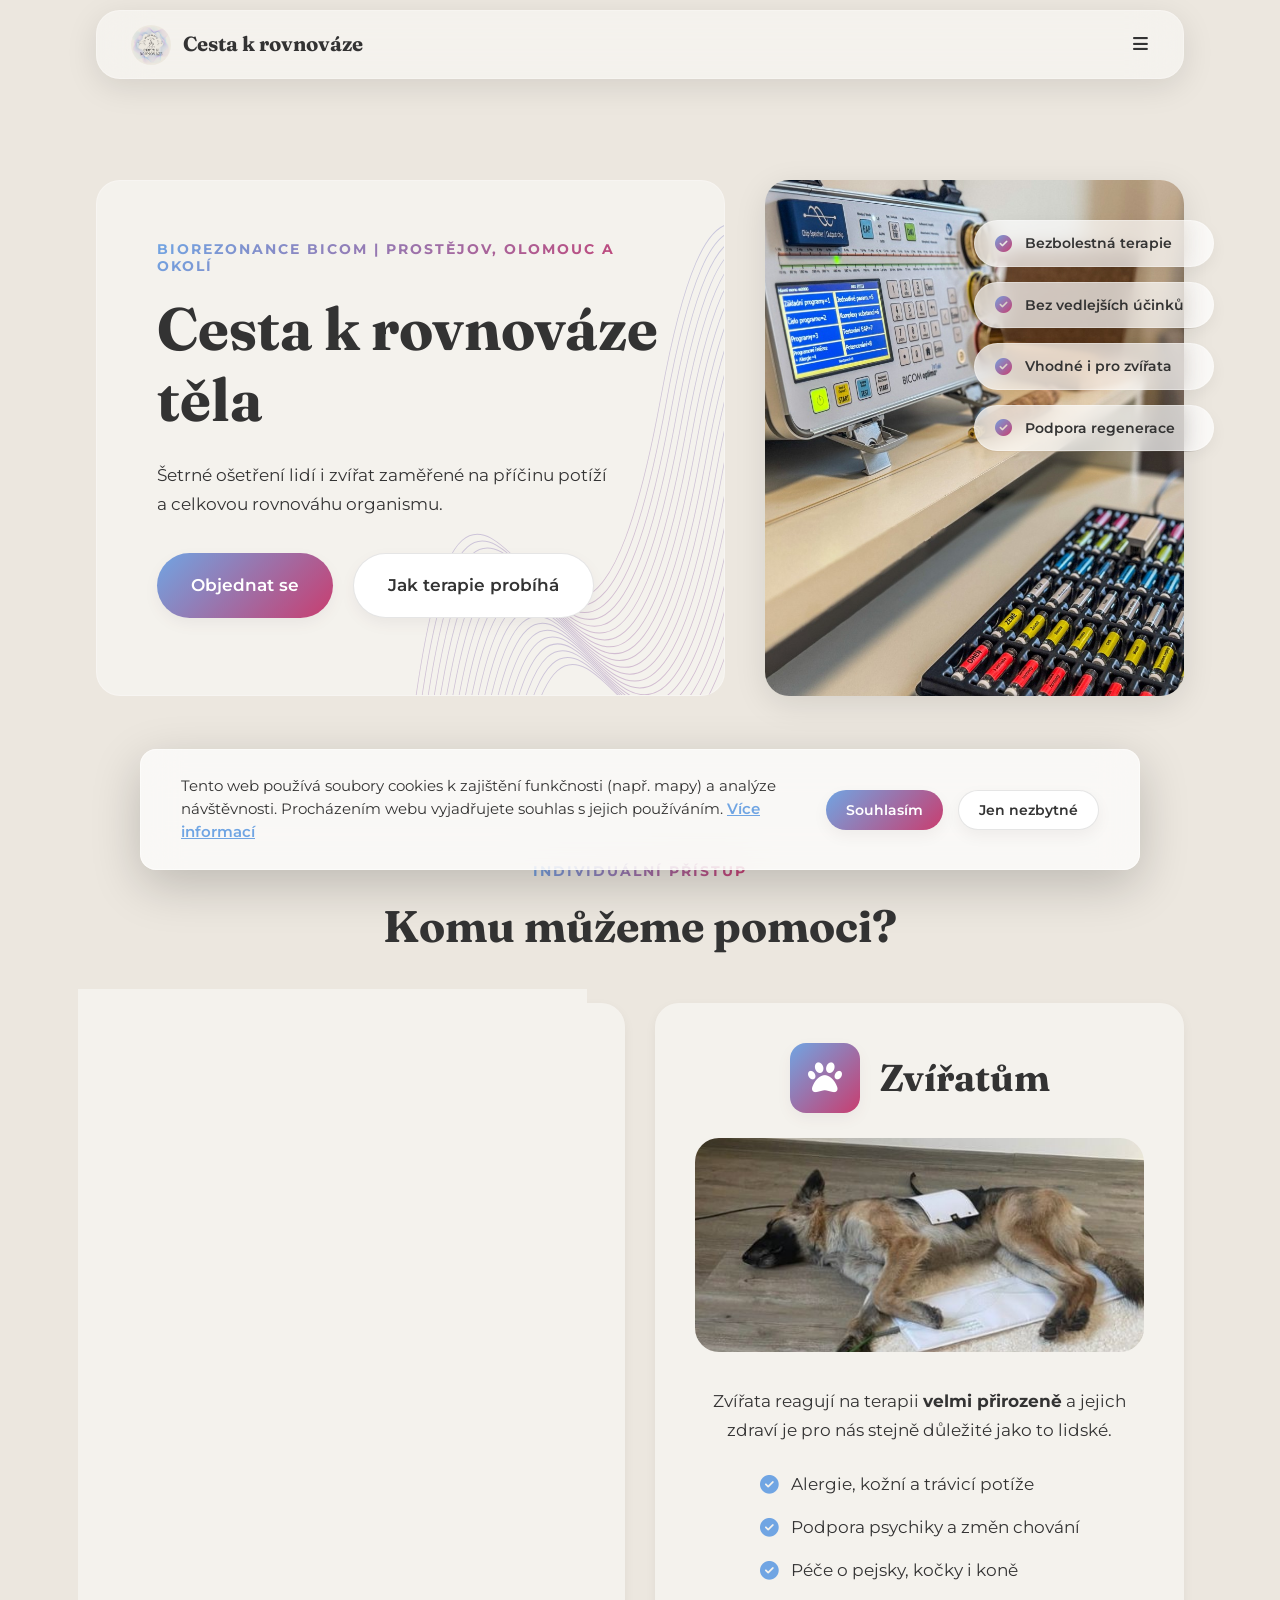
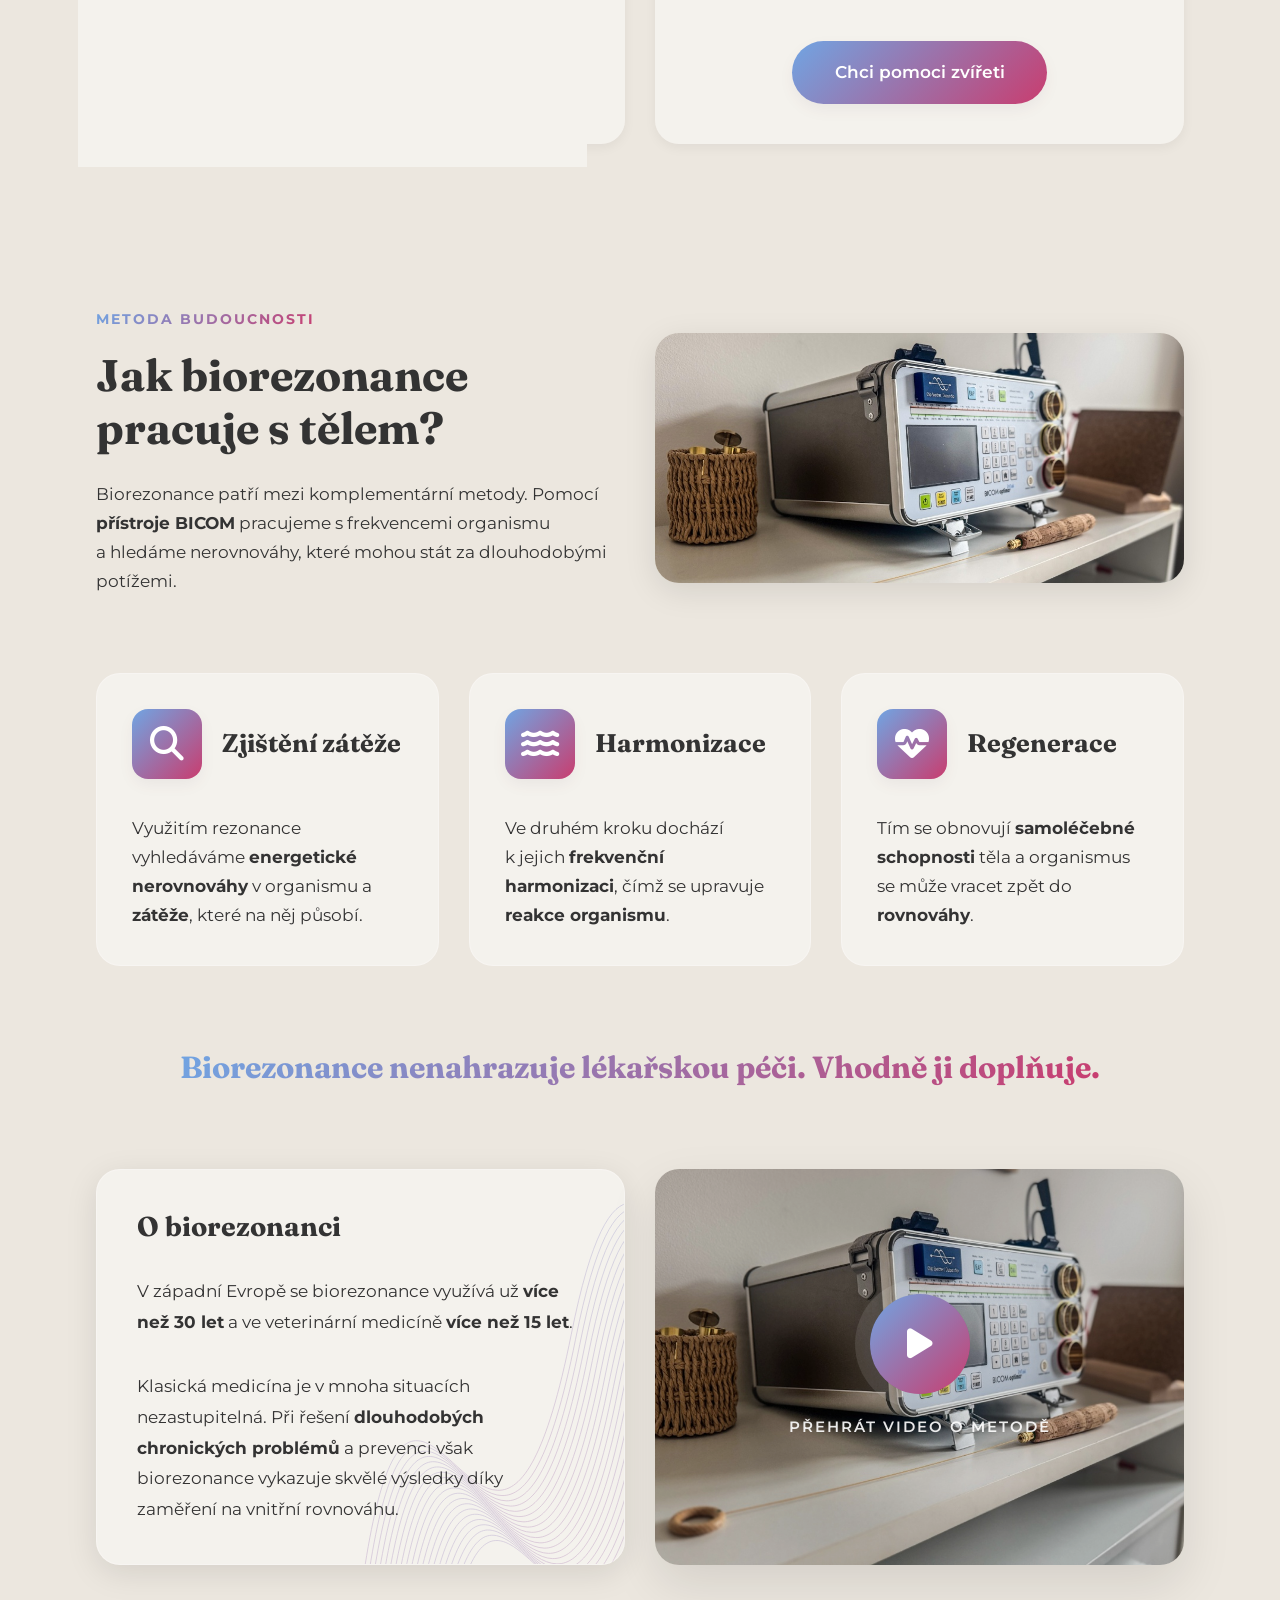
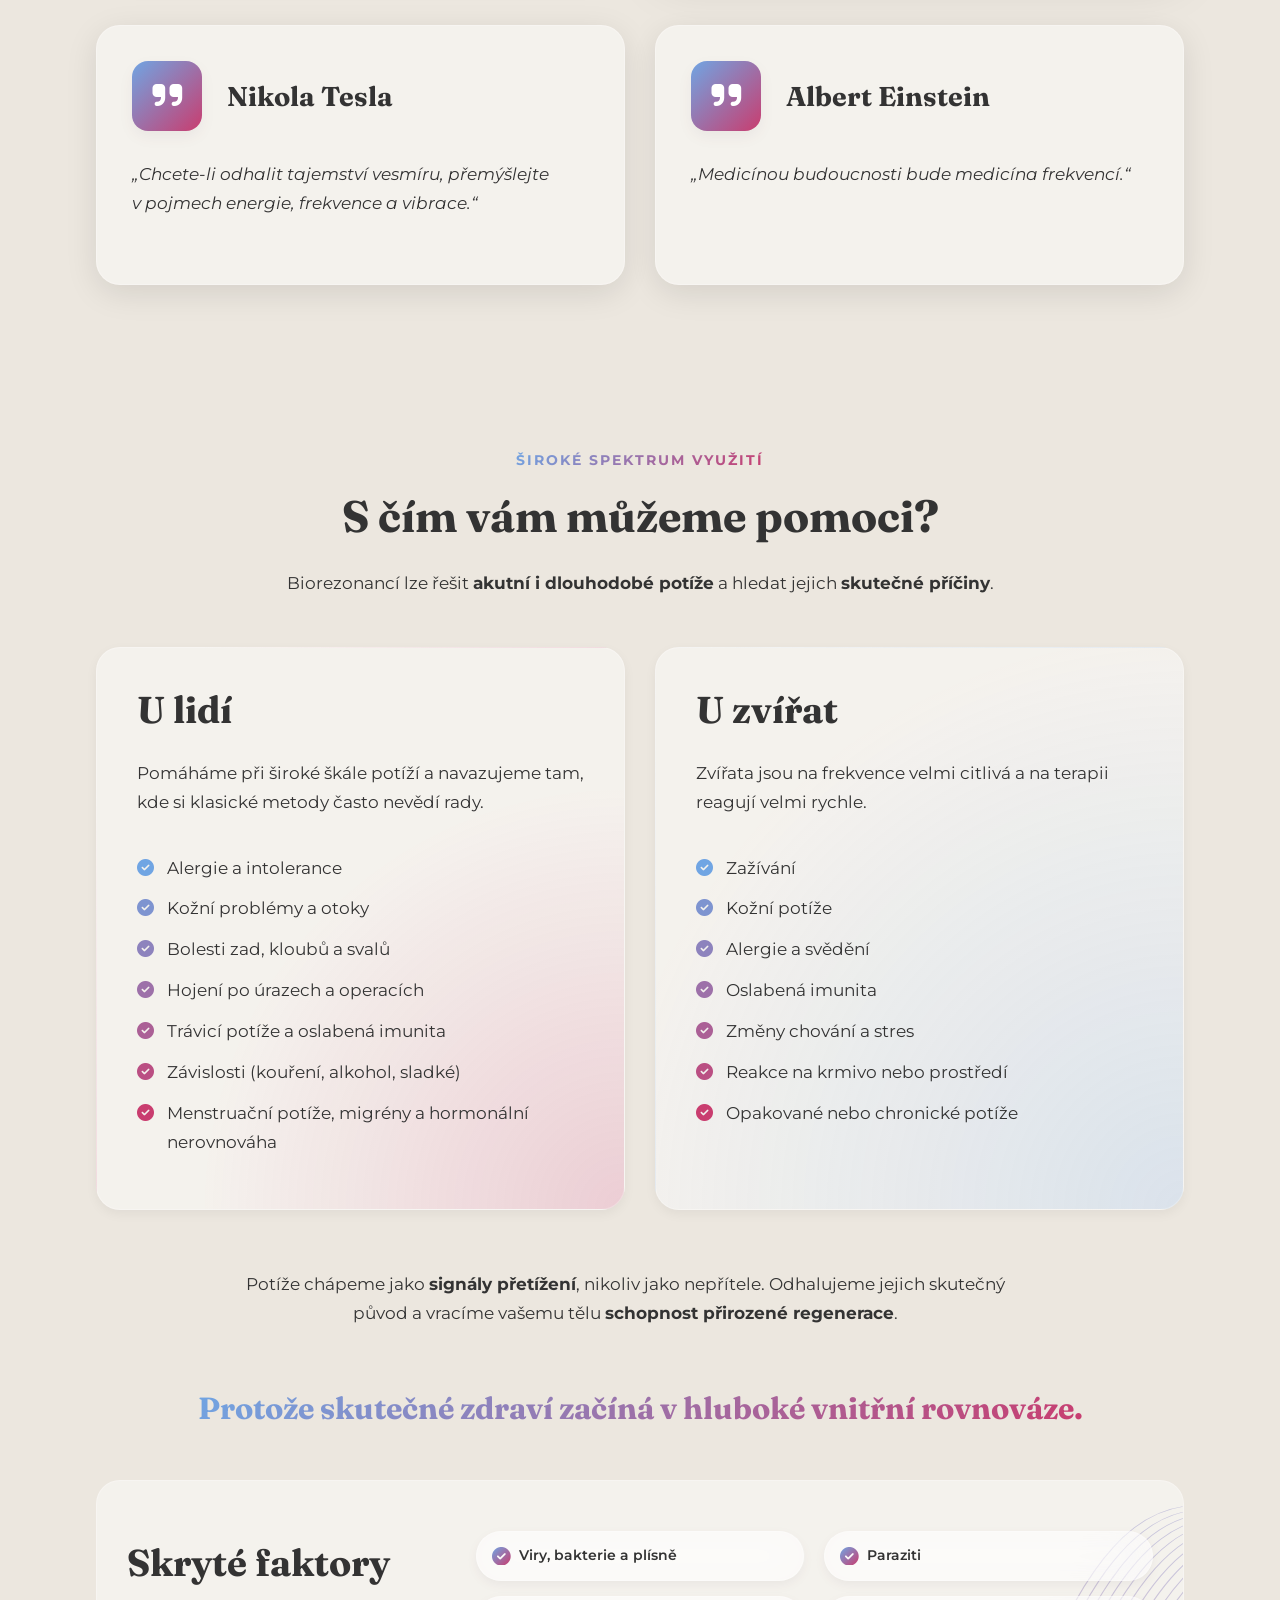
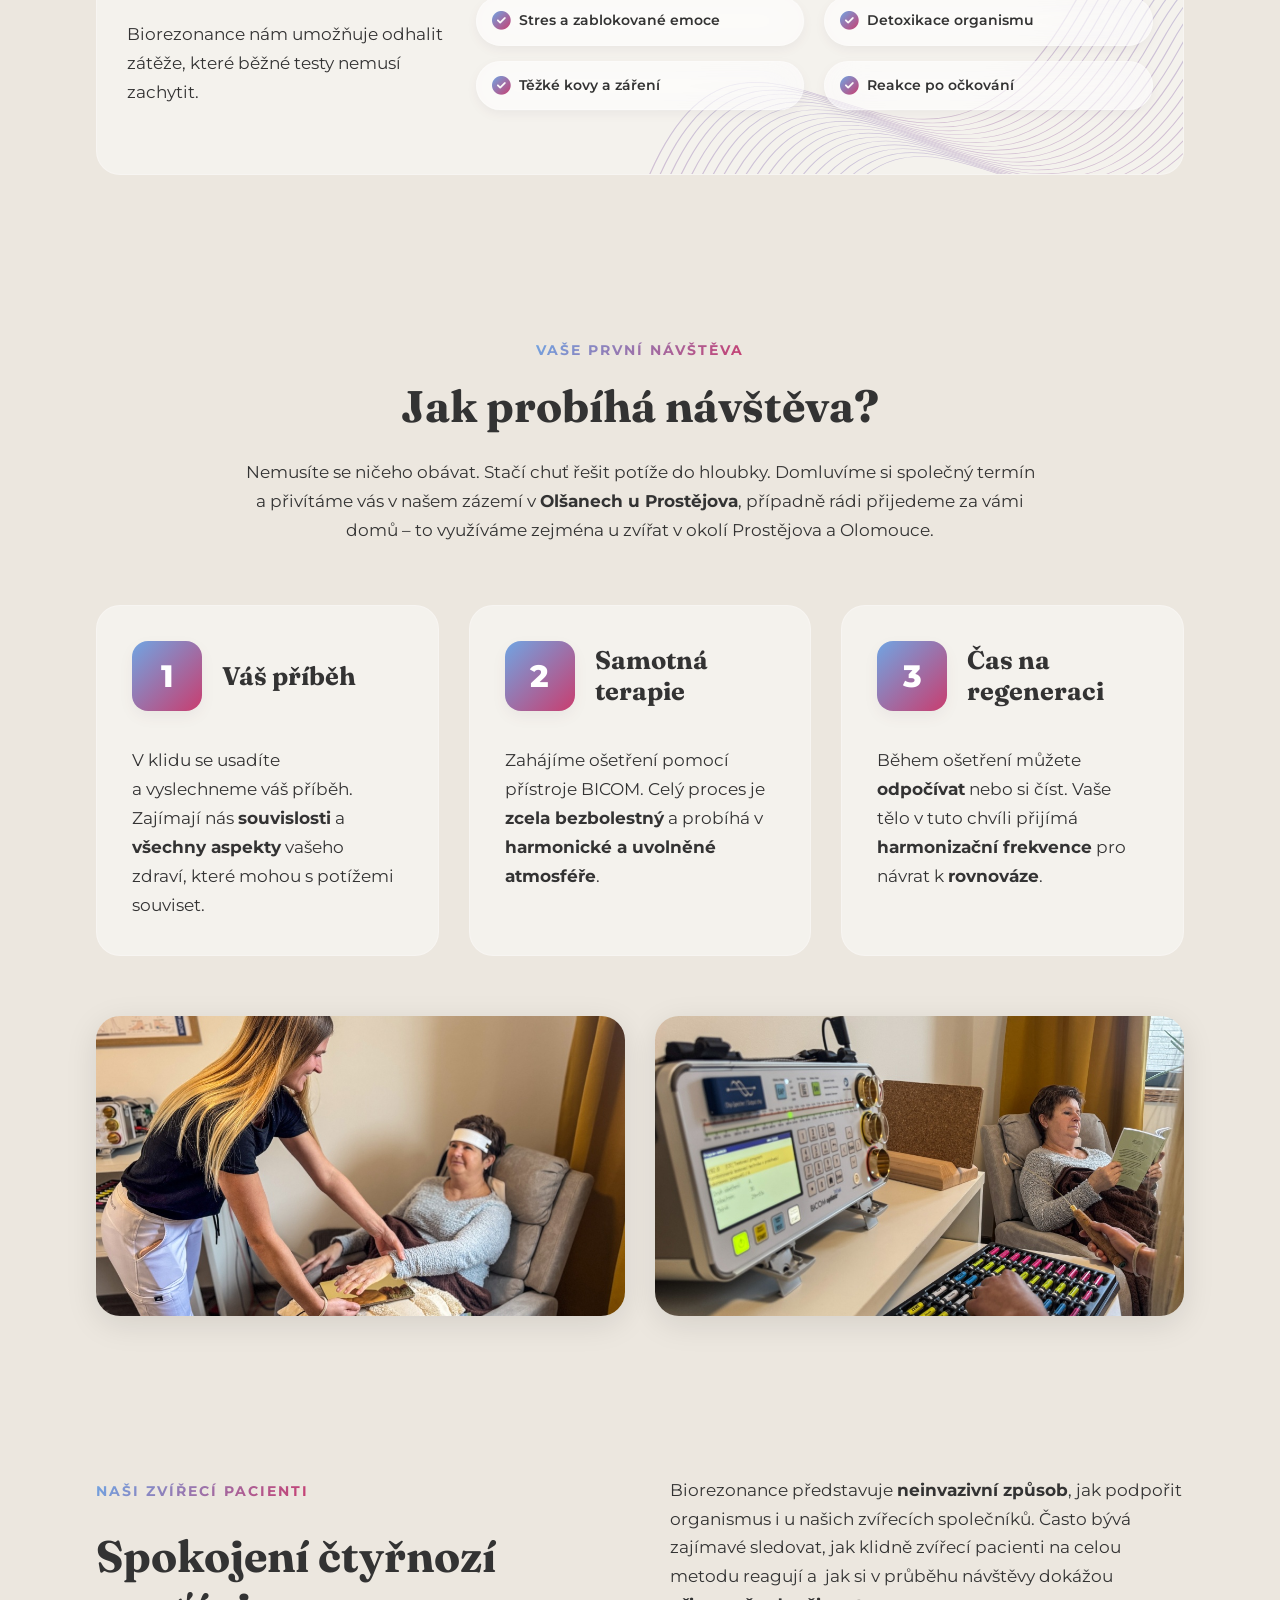
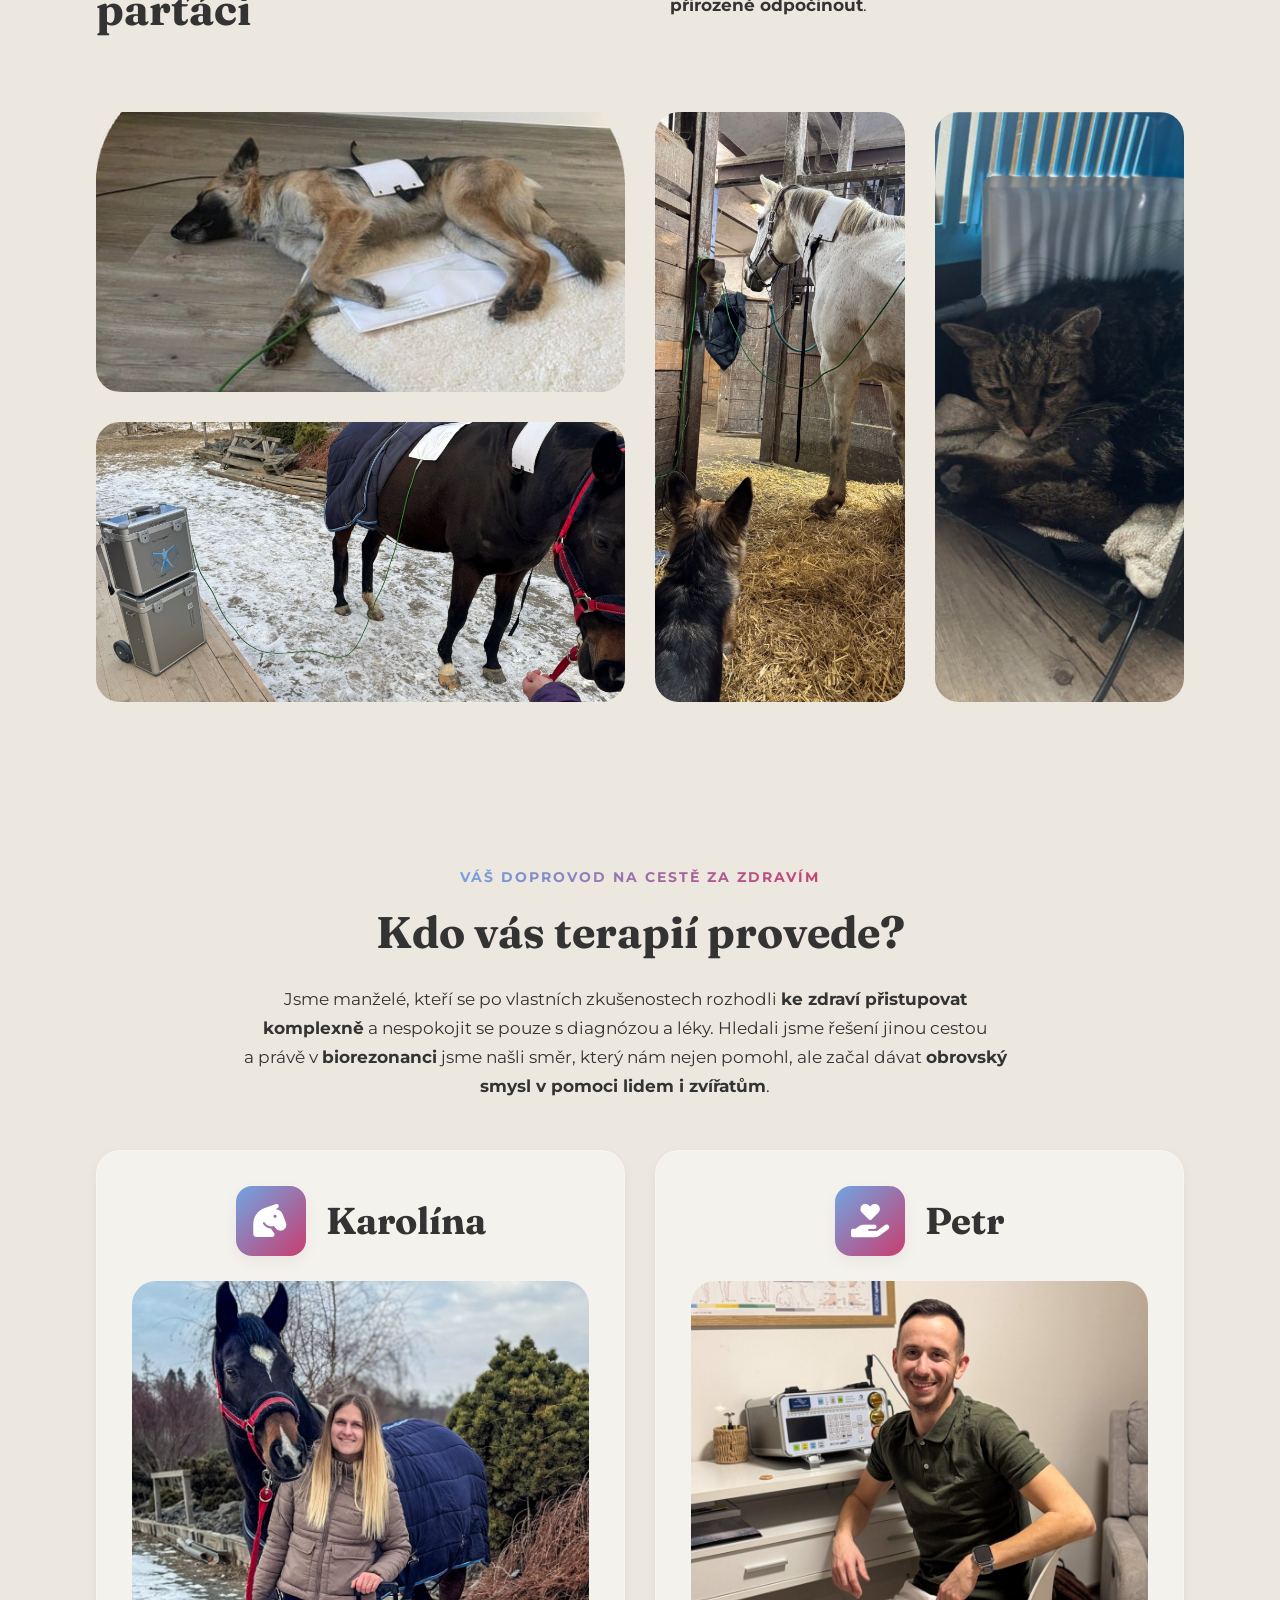
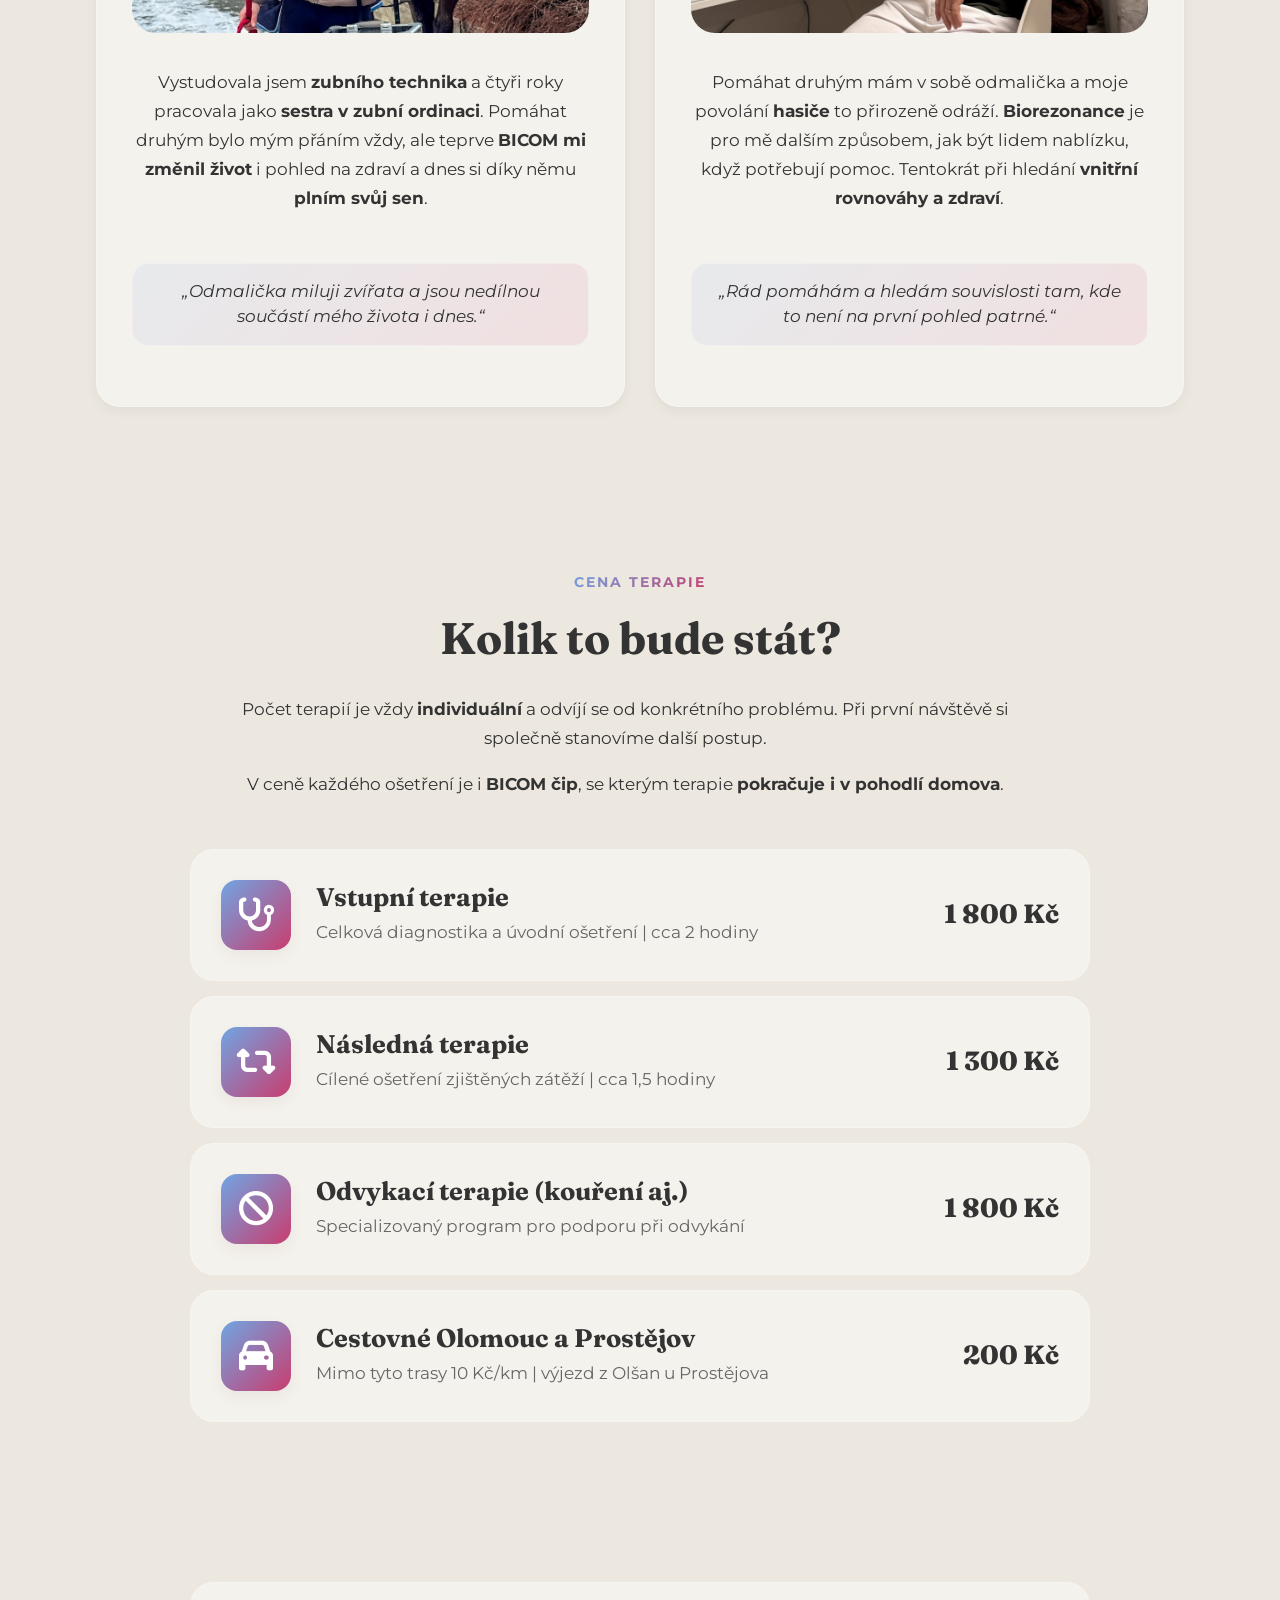
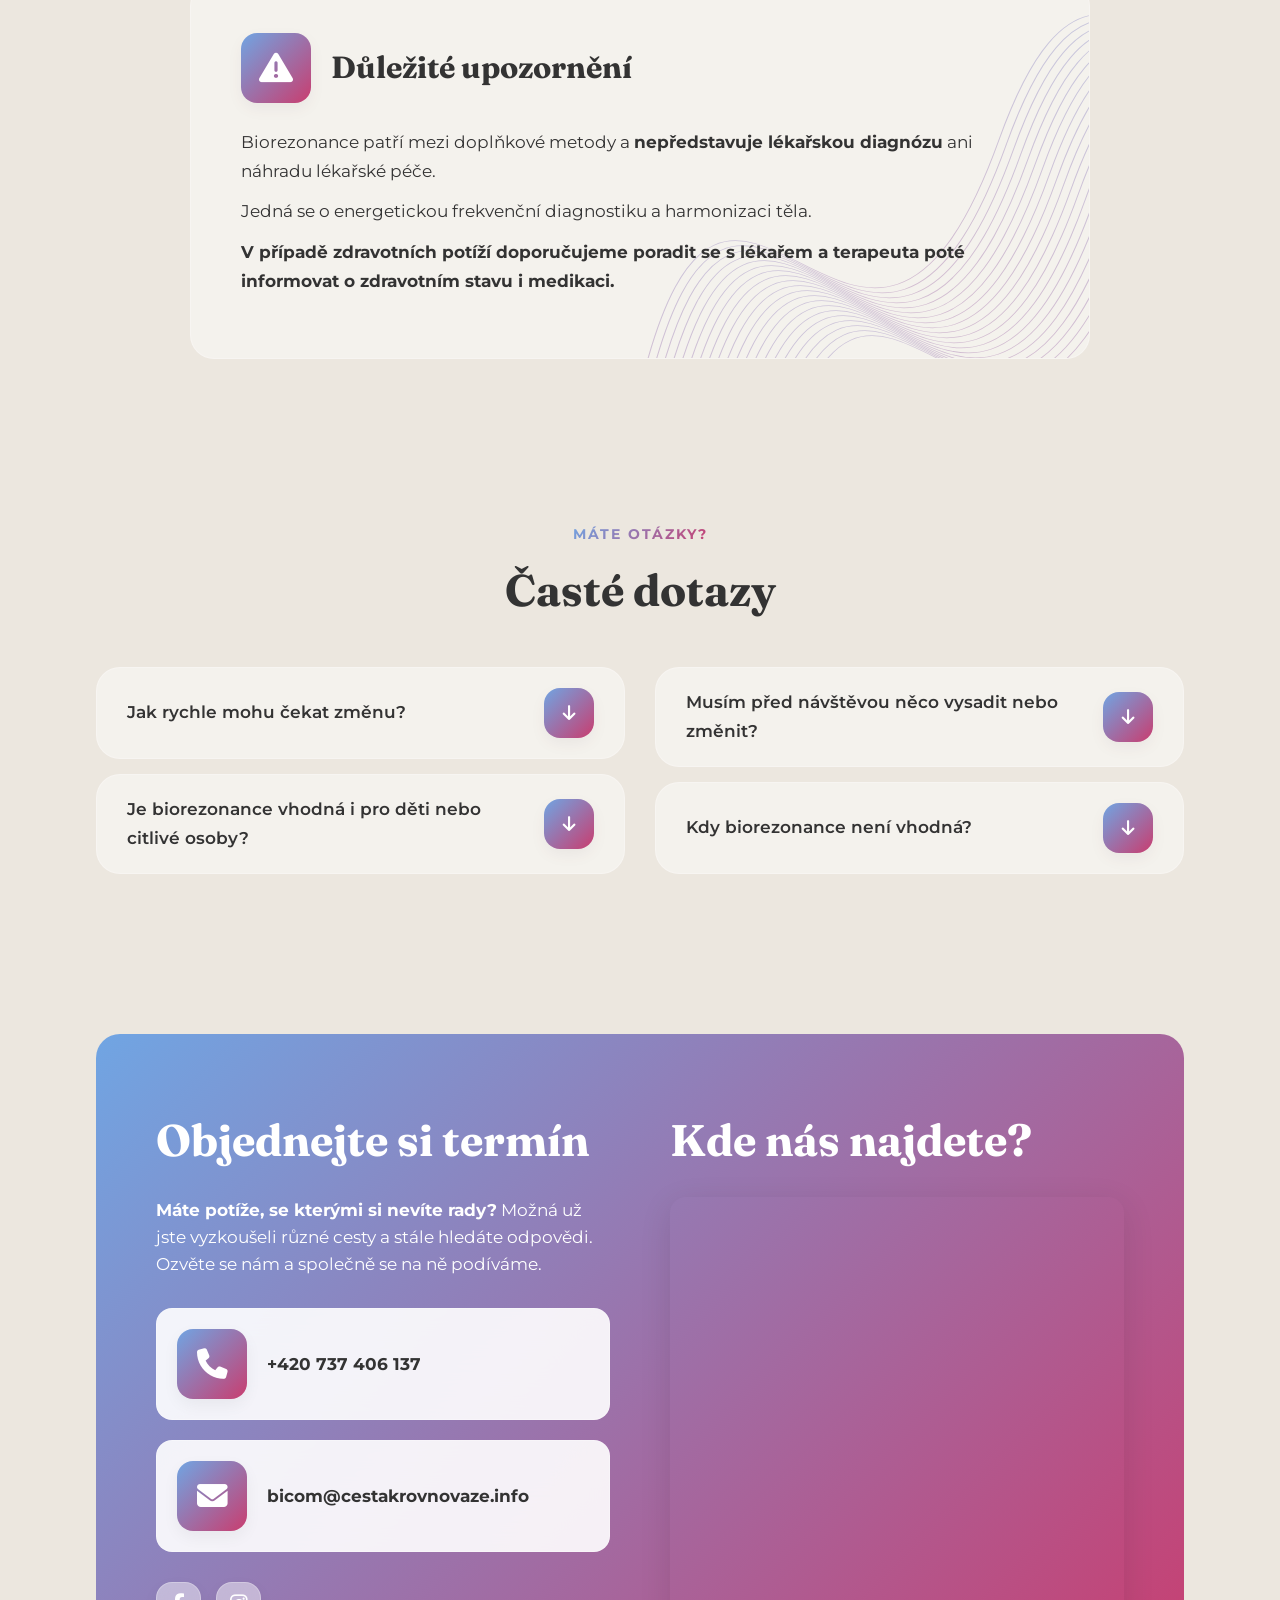
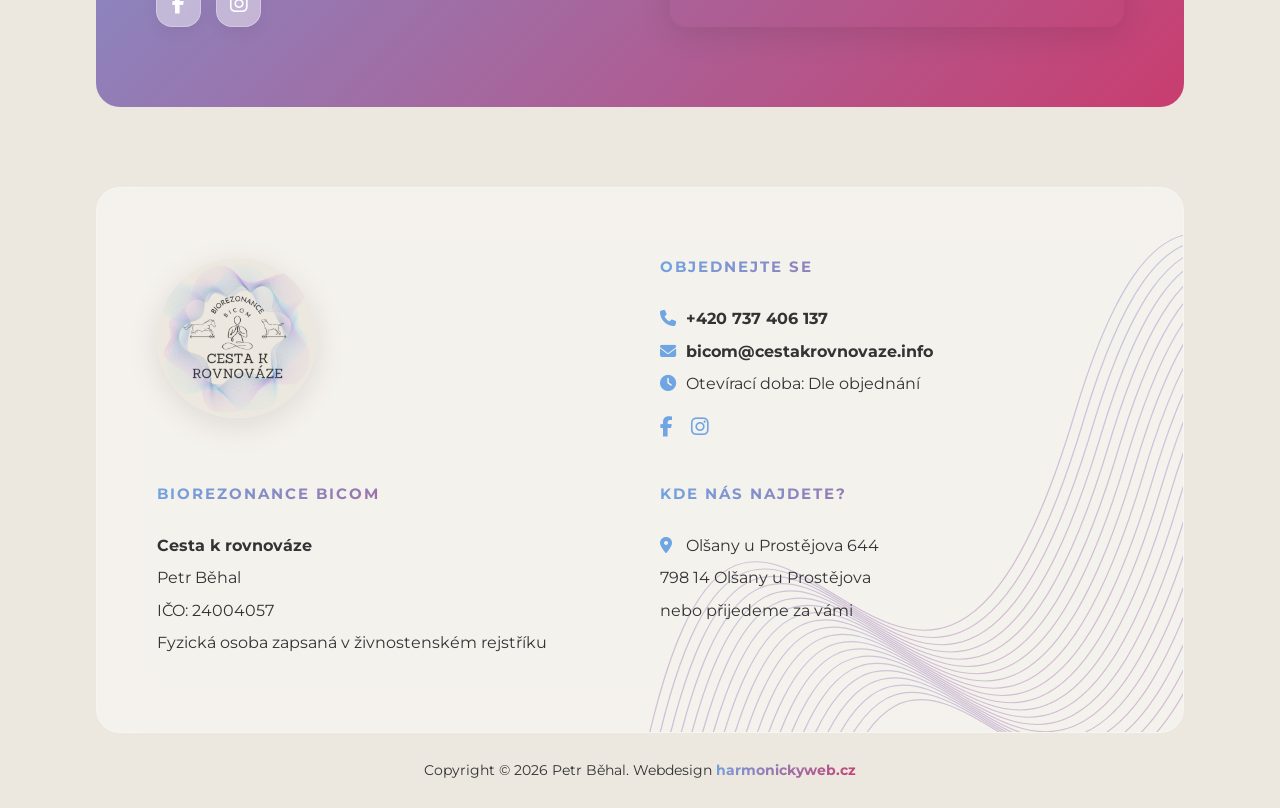
==== commit 55a633b7: "Verze 1" ====
--- a/index.html
+++ b/index.html
@@ -274,7 +274,7 @@
             </div>
 
             <div class="disclaimer-bar animate-fade-in">
-                <p>Biorezonance nenahrazuje lékařskou péči, vhodně ji&nbsp;doplňuje.</p>
+                <p>Biorezonance nenahrazuje lékařskou péči. Vhodně ji&nbsp;doplňuje.</p>
             </div>
 
             <div class="info-video-split">
--- a/style.css
+++ b/style.css
@@ -585,15 +585,15 @@
 }
 
 .icon-box i {
-    width: 90px;
-    height: 90px;
+    width: 70px;
+    height: 70px;
     background: var(--gradient-btn);
-    border-radius: var(--radius-lg);
+    border-radius: var(--radius-md);
     display: flex;
     align-items: center;
     justify-content: center;
     color: var(--white);
-    font-size: 2.5rem;
+    font-size: 2rem;
     box-shadow: var(--shadow-icon);
     transition: box-shadow 0.3s ease, transform 0.3s ease;
 }
@@ -753,15 +753,15 @@
 }
 
 .step-icon-box i {
-    width: 90px;
-    height: 90px;
+    width: 70px;
+    height: 70px;
     background: var(--gradient-btn);
-    border-radius: var(--radius-lg);
+    border-radius: var(--radius-md);
     display: flex;
     align-items: center;
     justify-content: center;
     color: var(--white);
-    font-size: 2.5rem;
+    font-size: 2rem;
     box-shadow: var(--shadow-icon);
     transition: box-shadow 0.3s ease, transform 0.3s ease;
 }
@@ -810,15 +810,15 @@
 .process-num-box {
     margin-bottom: 0;
     flex-shrink: 0;
-    width: 90px;
-    height: 90px;
+    width: 70px;
+    height: 70px;
     background: var(--gradient-btn);
-    border-radius: var(--radius-lg);
+    border-radius: var(--radius-md);
     display: flex;
     align-items: center;
     justify-content: center;
     color: var(--white);
-    font-size: 2.2rem;
+    font-size: 1.8rem;
     font-weight: 800;
     font-family: 'Montserrat', sans-serif;
     box-shadow: var(--shadow-icon);
@@ -1144,10 +1144,10 @@
 .quote-icon-box {
     margin-bottom: 0;
     flex-shrink: 0;
-    width: 90px;
-    height: 90px;
+    width: 70px;
+    height: 70px;
     background: var(--gradient-btn);
-    border-radius: var(--radius-lg);
+    border-radius: var(--radius-md);
     display: flex;
     align-items: center;
     justify-content: center;
@@ -1157,7 +1157,7 @@
 }
 
 .quote-icon-box i {
-    font-size: 2.5rem;
+    font-size: 2rem;
     color: var(--white);
 }
 
@@ -1498,15 +1498,15 @@
 }
 
 .price-item i {
-    width: 90px;
-    height: 90px;
+    width: 70px;
+    height: 70px;
     background: var(--gradient-btn);
-    border-radius: var(--radius-lg);
+    border-radius: var(--radius-md);
     display: flex;
     align-items: center;
     justify-content: center;
     color: var(--white);
-    font-size: 2.5rem;
+    font-size: 2rem;
     box-shadow: var(--shadow-icon);
     flex-shrink: 0;
     transition: all 0.3s ease;
@@ -1756,14 +1756,14 @@
 }
 
 .method i {
-    width: 60px;
-    height: 60px;
+    width: 70px;
+    height: 70px;
     background: var(--gradient-btn);
     border-radius: var(--radius-md);
     display: flex;
     align-items: center;
     justify-content: center;
-    font-size: 1.5rem;
+    font-size: 1.8rem;
     color: var(--white);
     box-shadow: var(--shadow-icon);
     transition: all 0.3s ease;
@@ -2074,14 +2074,14 @@
 }
 
 .notice-icon-box i {
-    width: 90px;
-    height: 90px;
+    width: 70px;
+    height: 70px;
     background: var(--gradient-btn);
-    border-radius: var(--radius-lg);
+    border-radius: var(--radius-md);
     display: flex;
     align-items: center;
     justify-content: center;
-    font-size: 2.5rem;
+    font-size: 2rem;
     color: var(--white);
     box-shadow: var(--shadow-icon);
     transition: all 0.3s ease;
@@ -2092,7 +2092,7 @@
     transform: scale(1.05) rotate(5deg);
 }
 
-.notice-box h3 {
+.notice-box h2 {
     font-size: 1.8rem;
     margin: 0;
     color: var(--text-color);
@@ -2423,7 +2423,7 @@
 }
 
 .connections-belt .sub-heading {
-    font-family: 'Fraunces', serif;
+    font-family: 'Fraunces', serif !important;
     font-size: 2.2rem;
     color: #333333;
     -webkit-text-fill-color: initial;
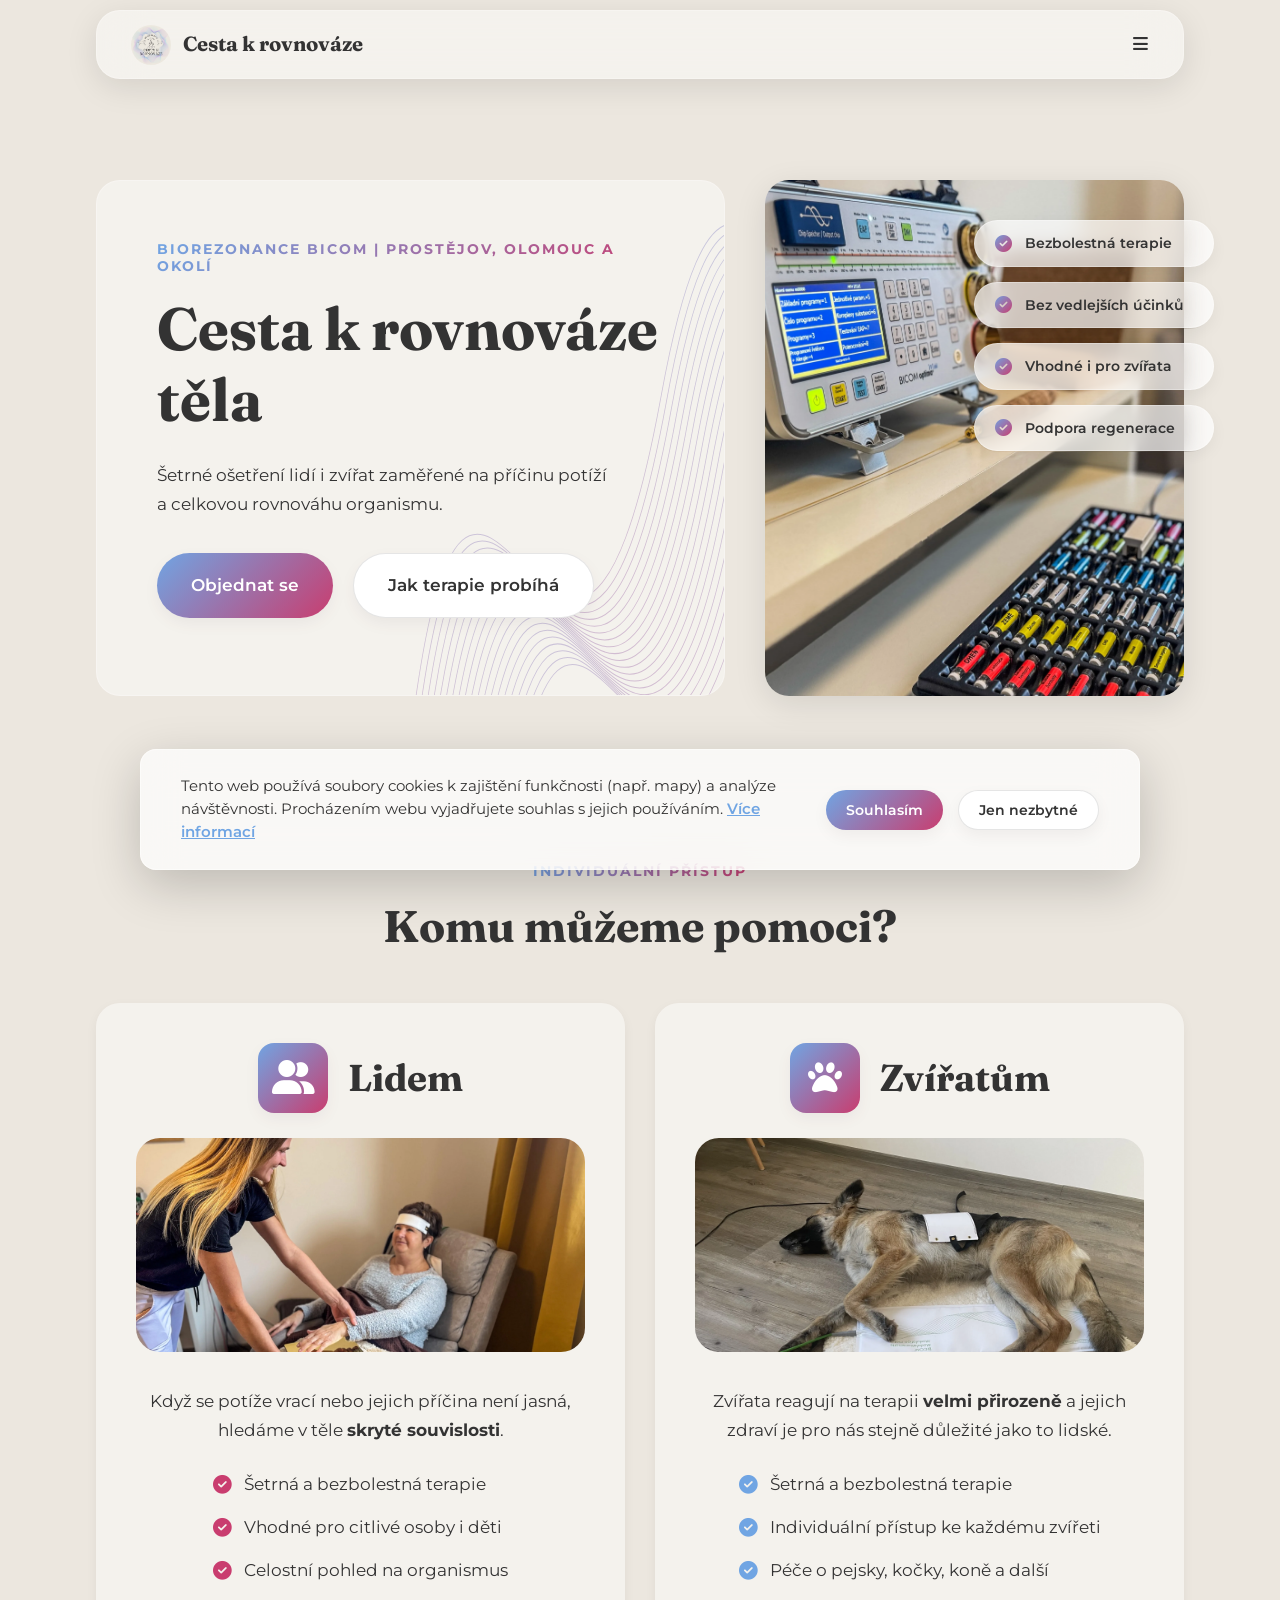
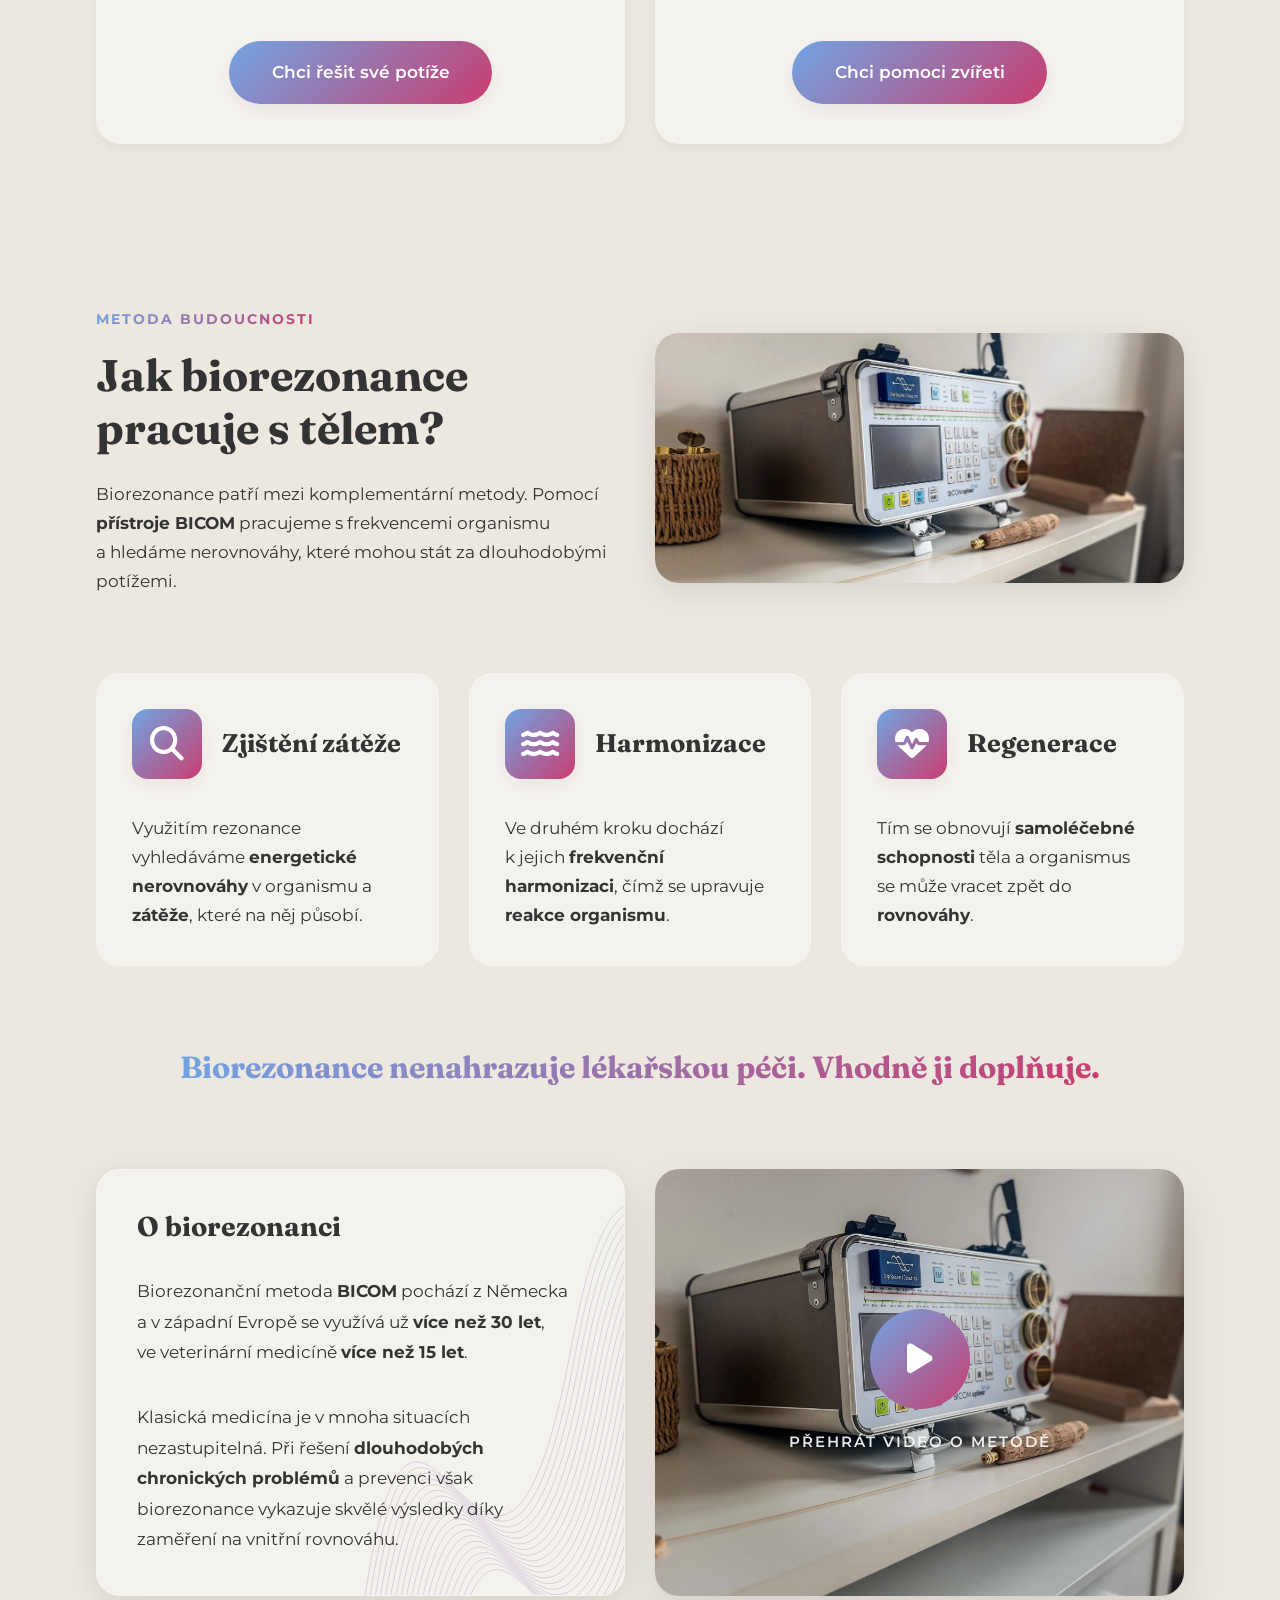
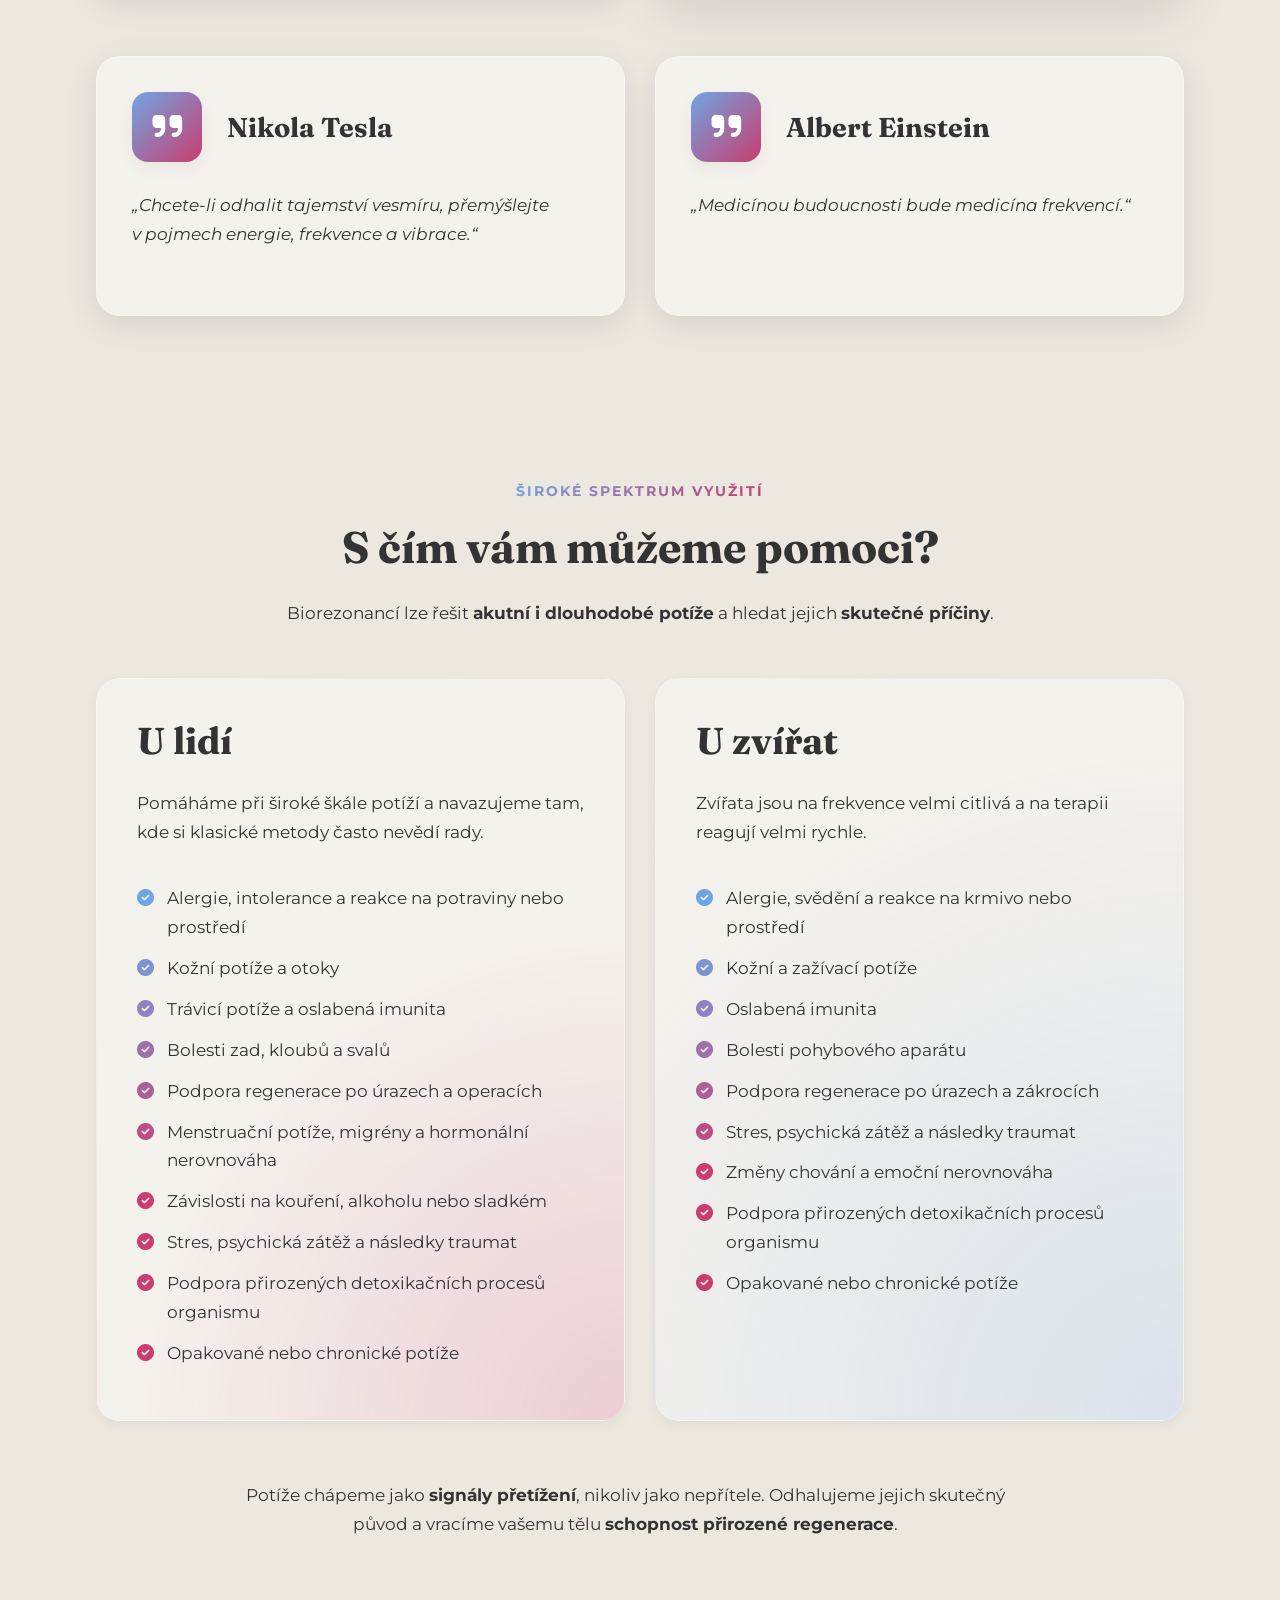
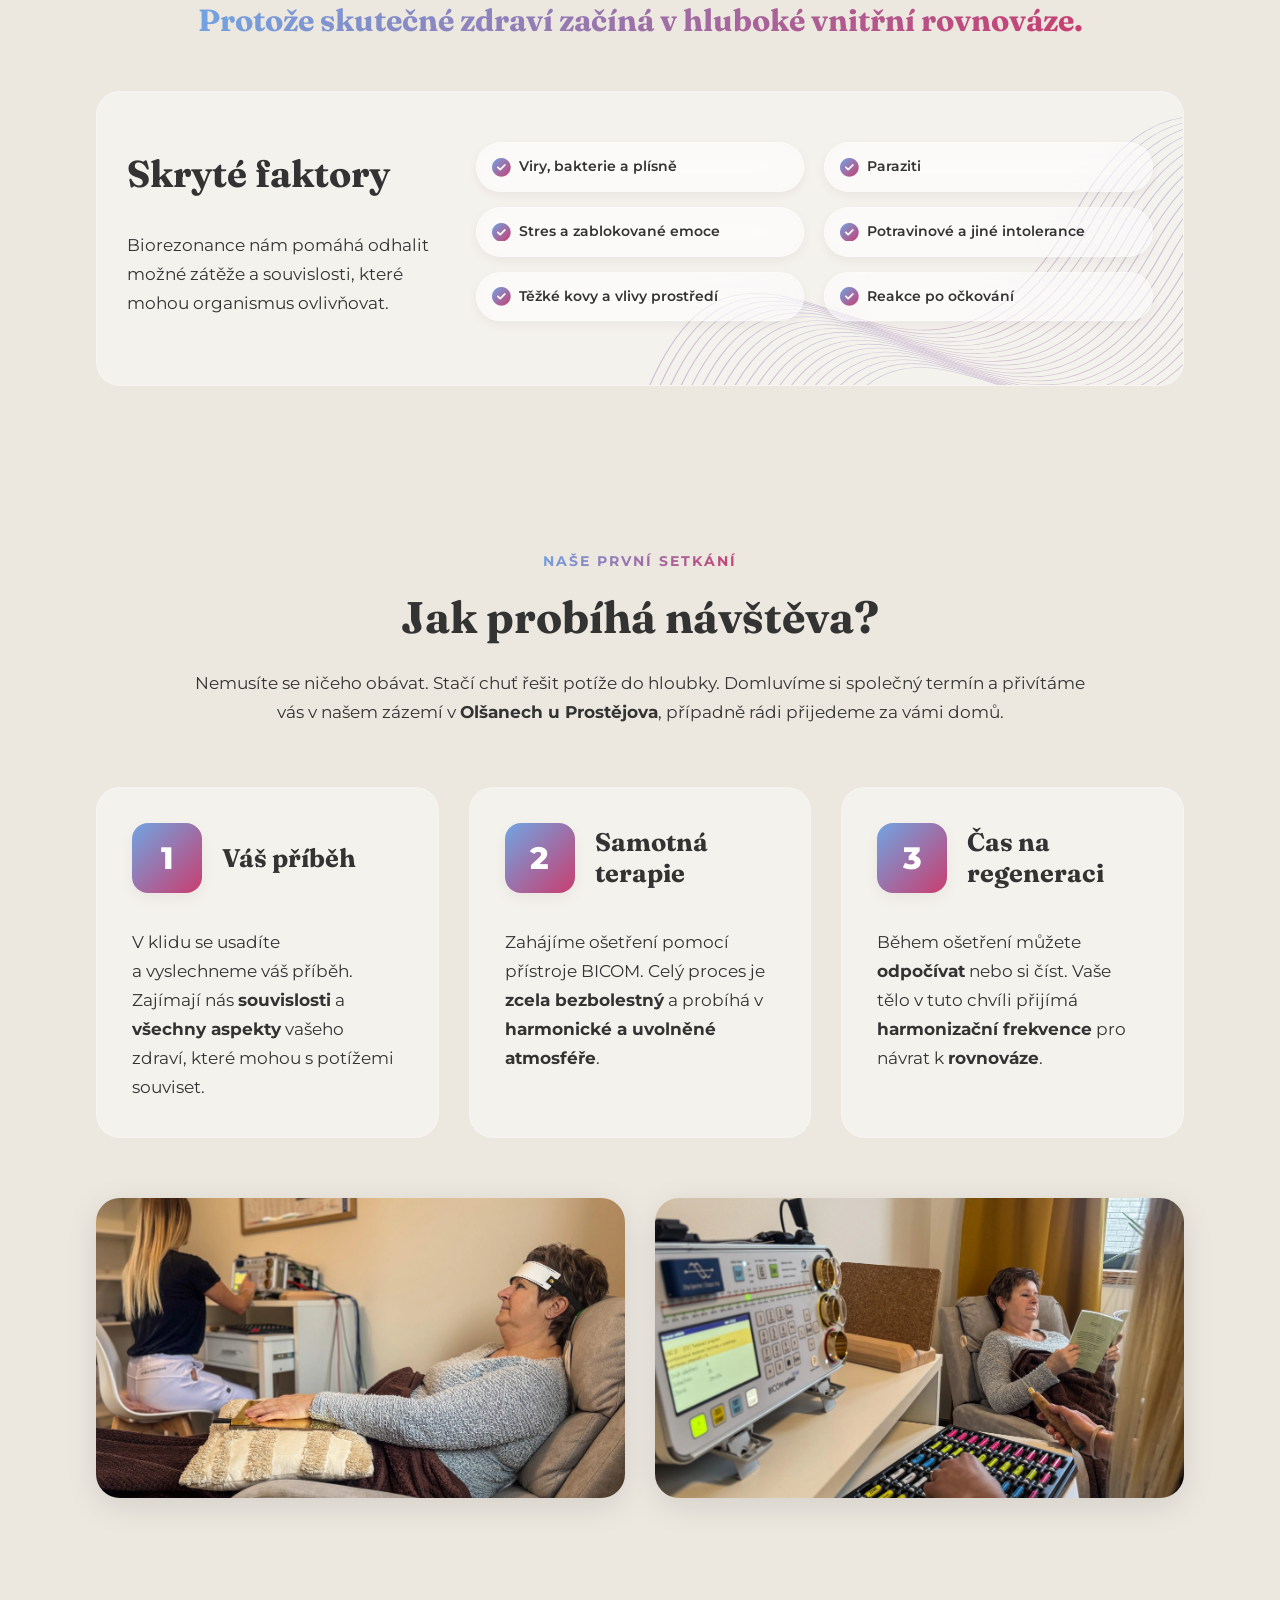
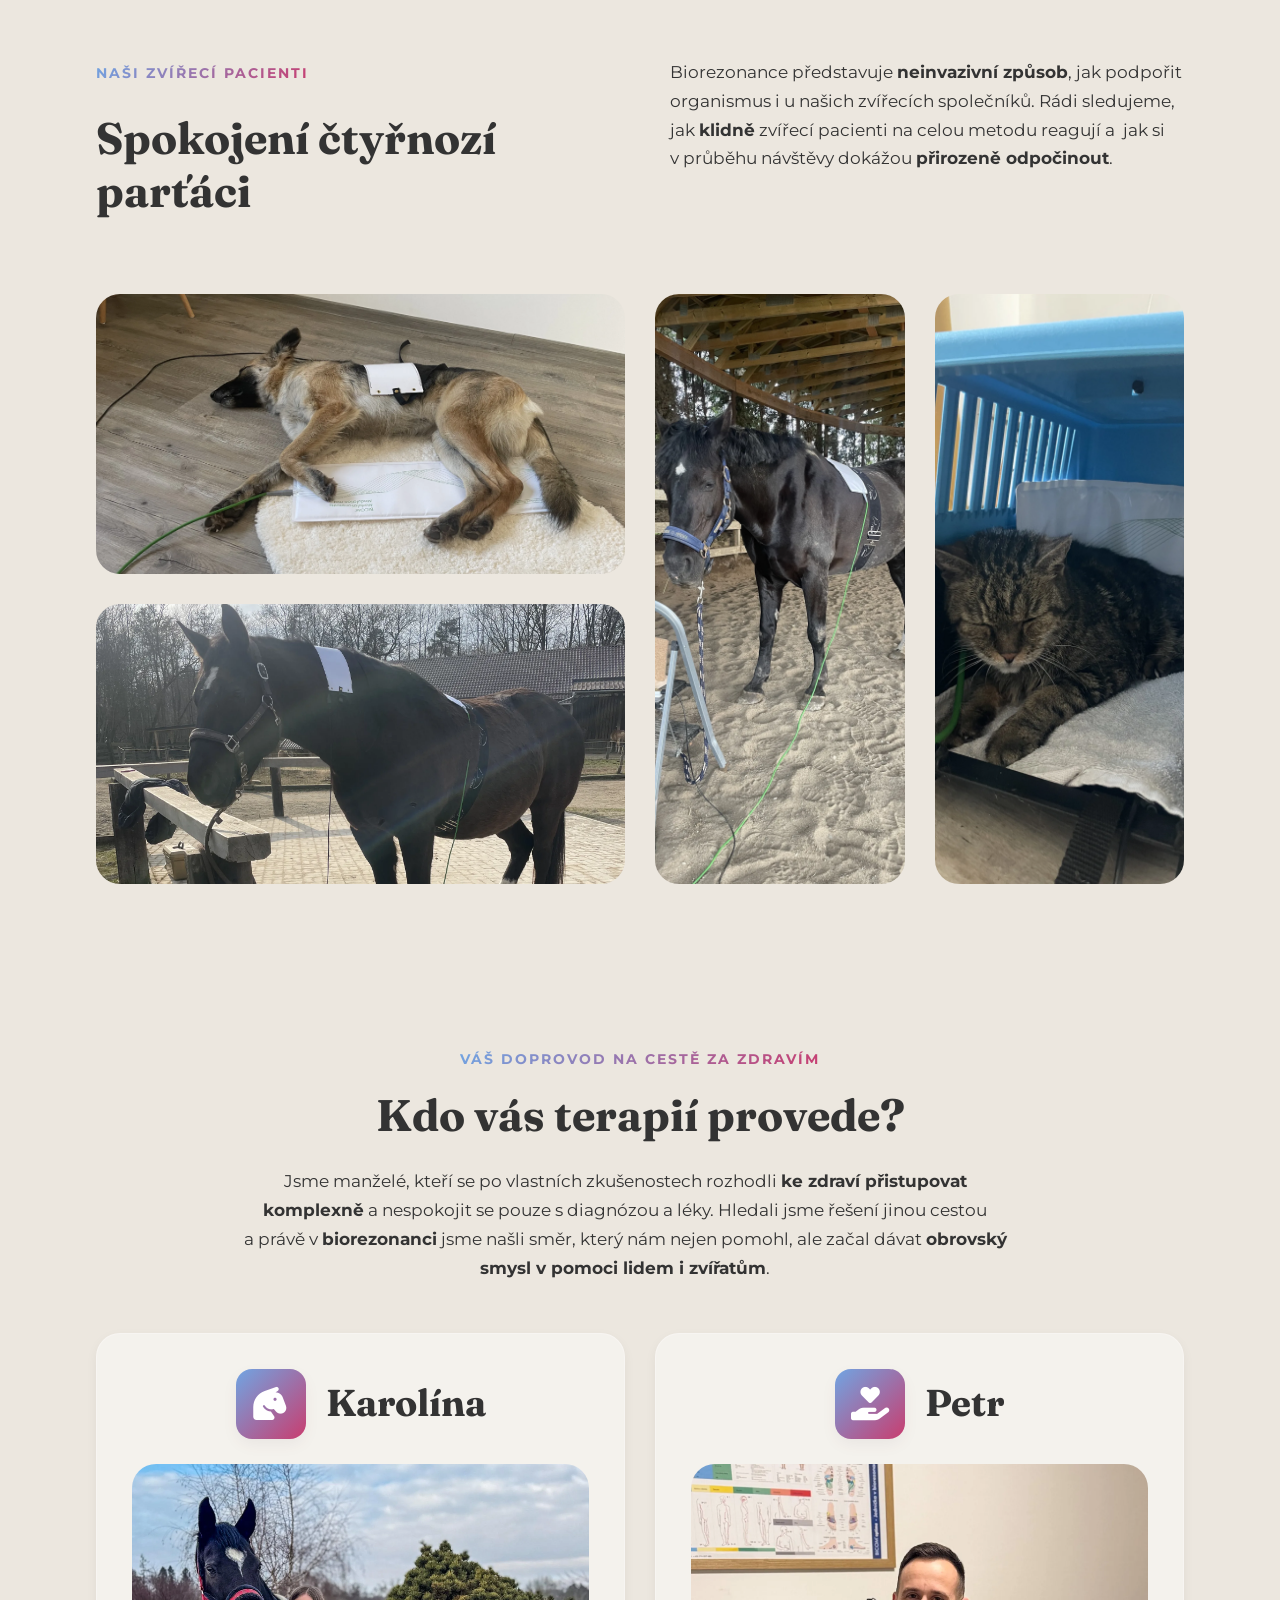
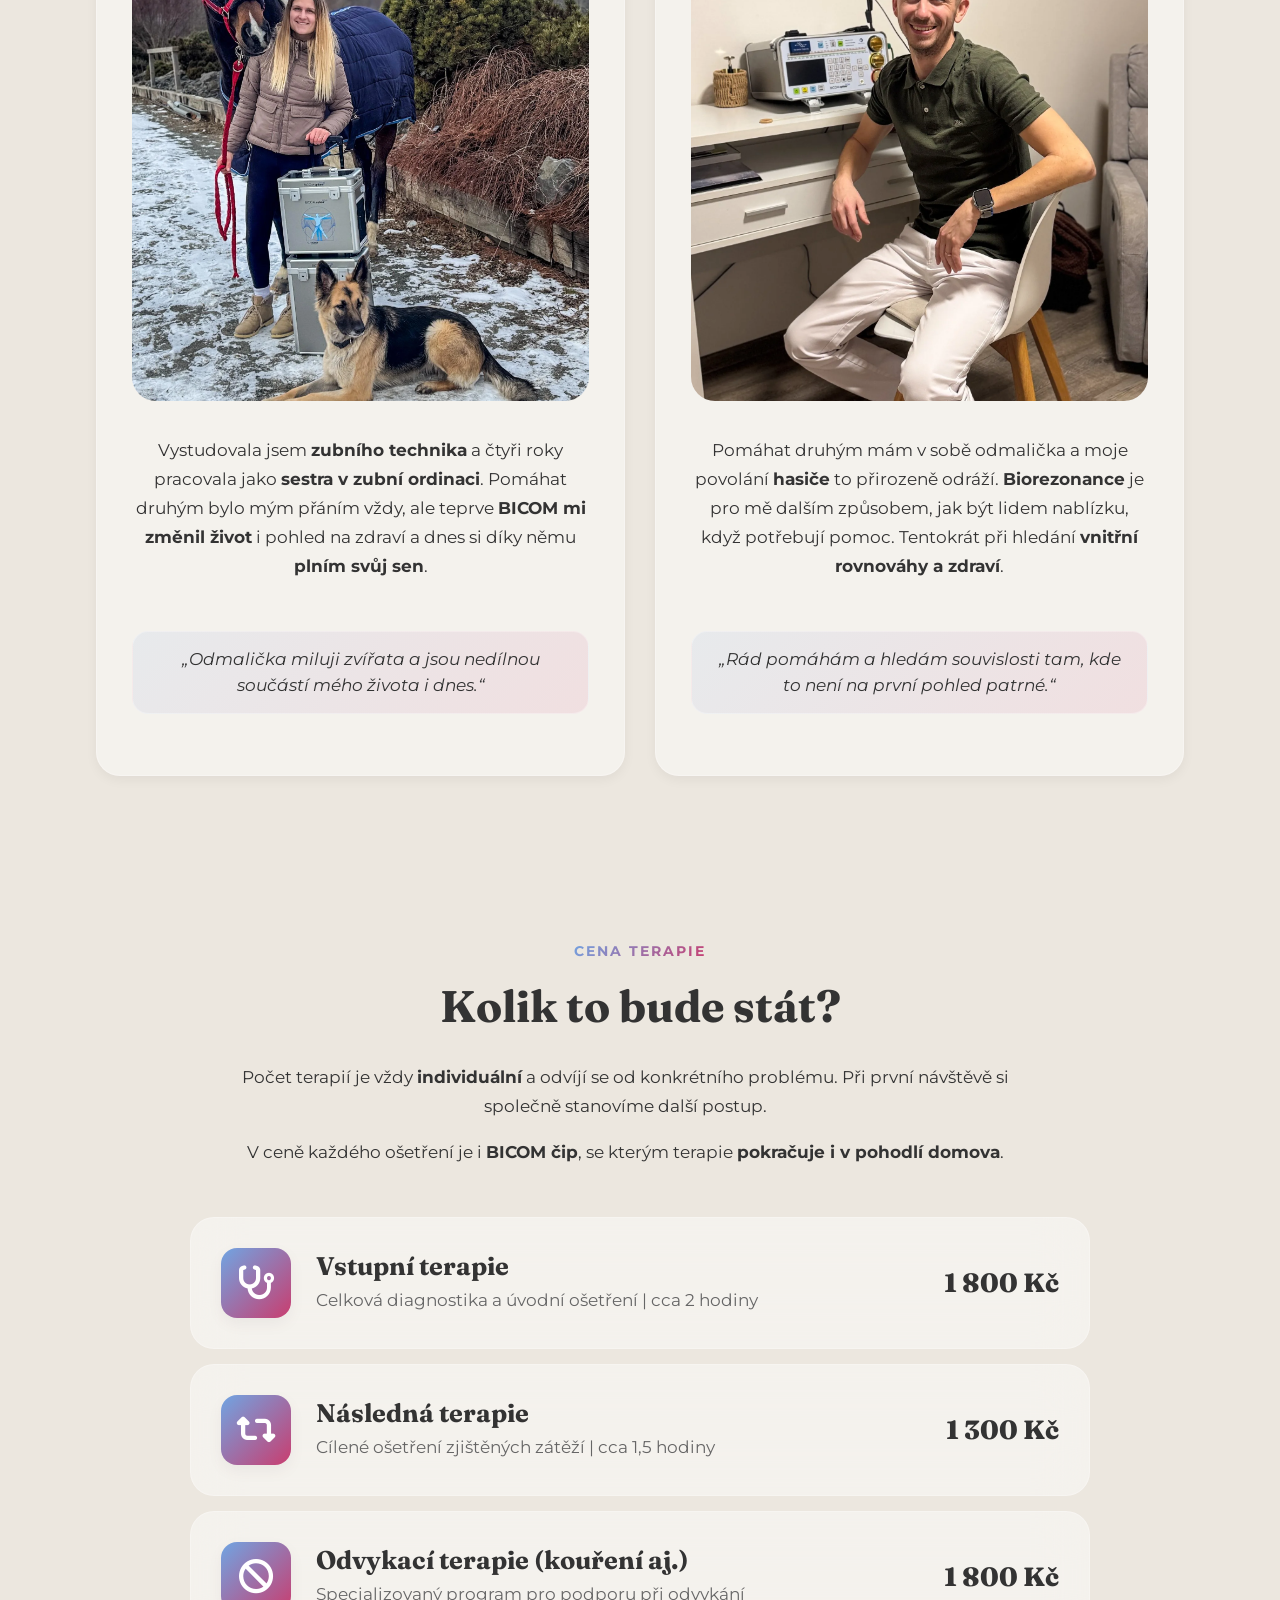
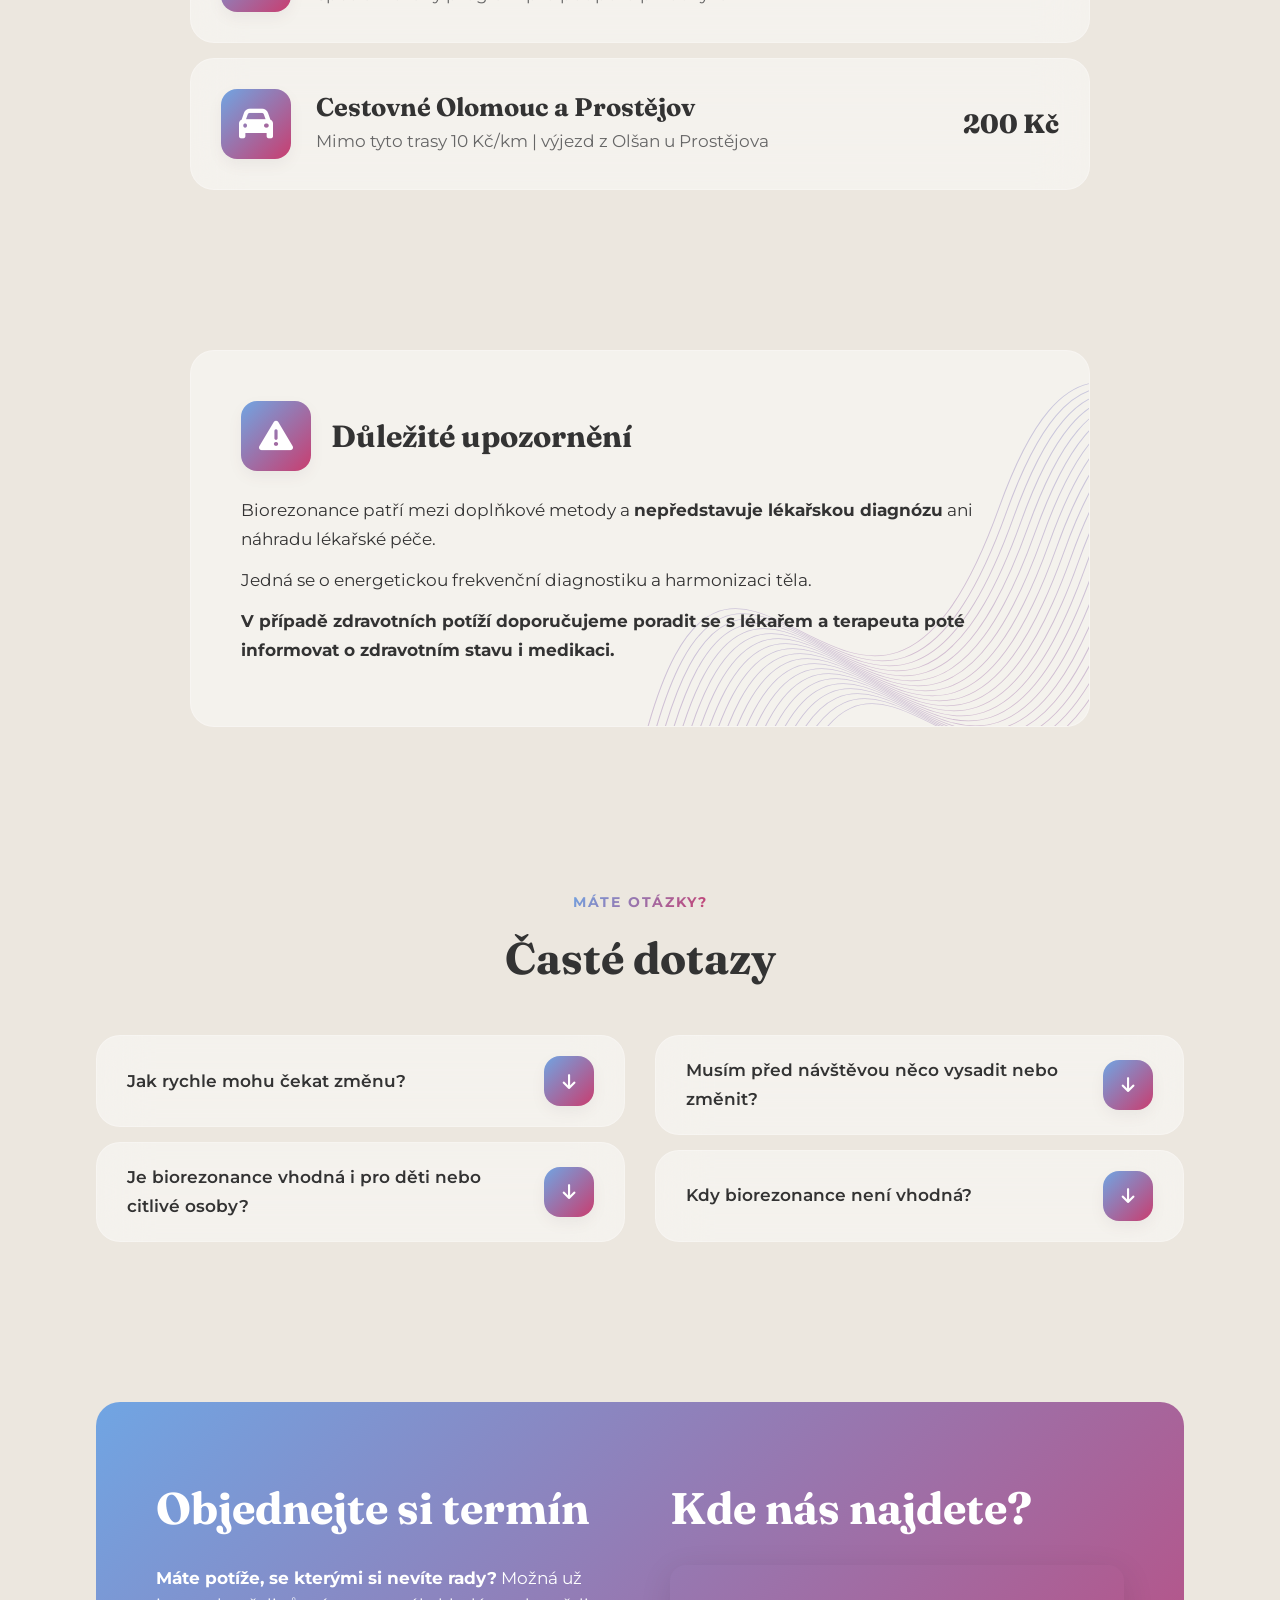
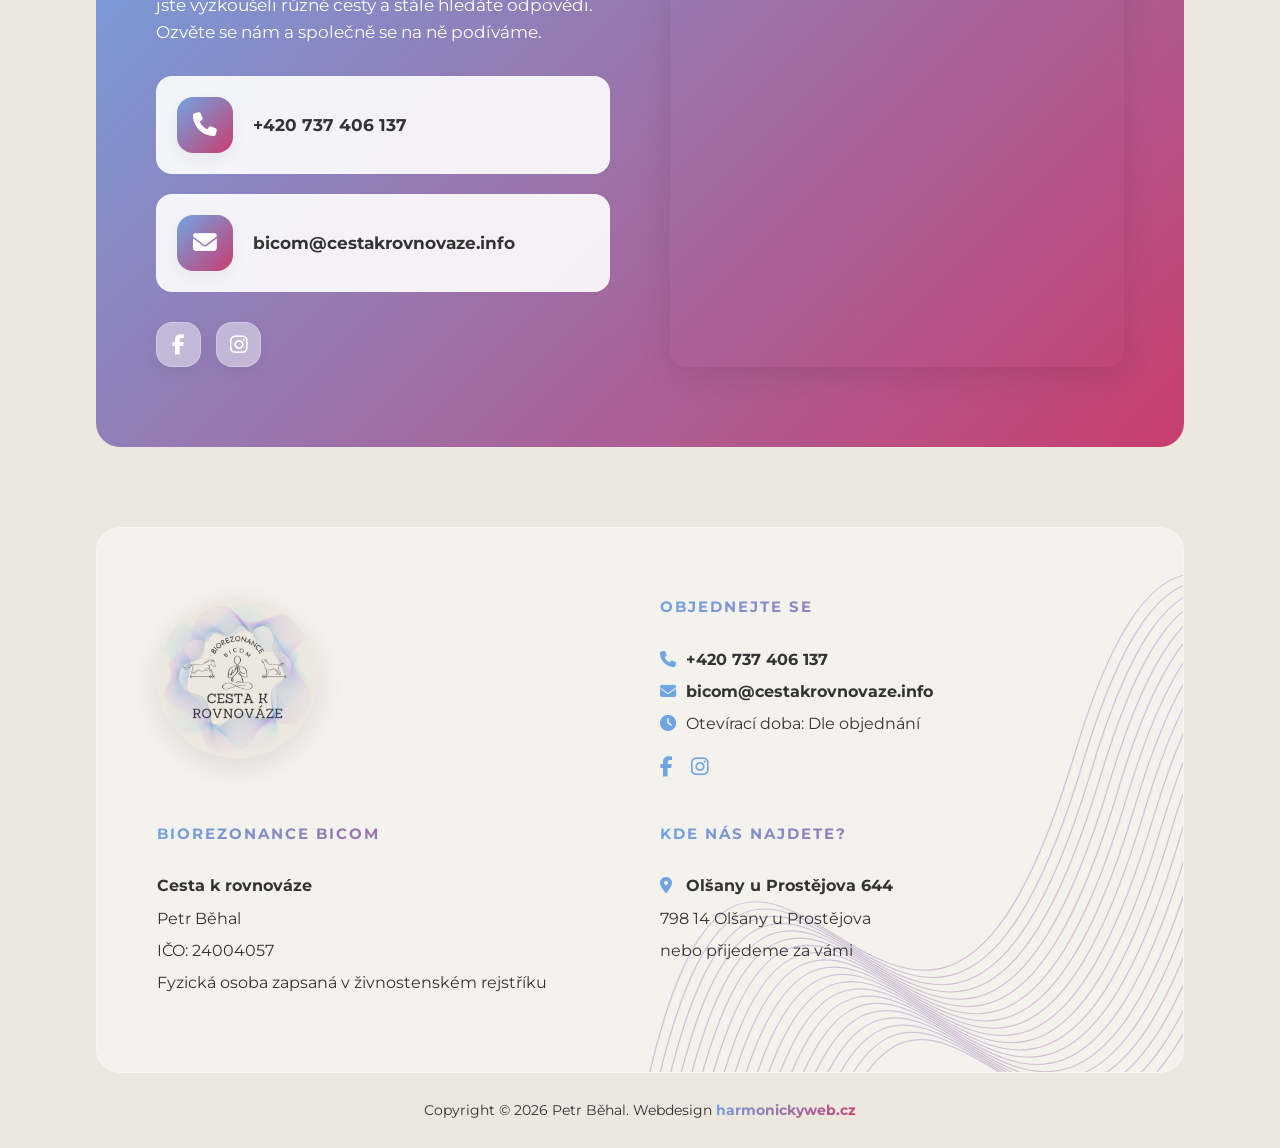
==== commit ca671c34: "Verze 2 úpravy" ====
--- a/index.html
+++ b/index.html
@@ -13,7 +13,7 @@
     <meta property="og:title" content="Biorezonance BICOM | Cesta k rovnováze těla">
     <meta property="og:description"
         content="Šetrné ošetření lidí i zvířat pomocí biorezonance BICOM v Olšanech u Prostějova.">
-    <meta property="og:image" content="Obrazky/biorezonance-1.jpg">
+    <meta property="og:image" content="Obrazky/biorezonance-1.webp">
     <meta property="og:url" content="https://cestakrovnovaze.info">
     <meta property="og:type" content="website">
 
@@ -32,7 +32,7 @@
         "@context": "https://schema.org",
         "@type": "LocalBusiness",
         "name": "Biorezonance Olšany | Petr Běhal",
-        "image": "https://cestakrovnovaze.info/Obrazky/biorezonance-1.jpg",
+        "image": "https://cestakrovnovaze.info/Obrazky/biorezonance-1.webp",
         "address": {
           "@type": "PostalAddress",
           "streetAddress": "Olšany u Prostějova 644",
@@ -130,7 +130,7 @@
                 <div class="hero-image animate-fade-in" style="animation-delay: 0.4s;">
                     <div class="hero-decoration"></div>
                     <div class="hero-img-wrapper">
-                        <img src="Obrazky/biorezonance-1.jpg" alt="Biorezonance terapie detail" class="main-hero-img">
+                        <img src="Obrazky/biorezonance-1.webp" alt="Biorezonance terapie detail" class="main-hero-img">
                     </div>
 
                     <!-- Floating USPs -->
@@ -164,7 +164,7 @@
                     </div>
                     <div class="card-image-container">
                         <div class="card-image-wrapper">
-                            <img src="Obrazky/biorezonance-3.jpg" alt="Péče o lidi">
+                            <img src="Obrazky/biorezonance-3.webp" alt="Péče o lidi">
                         </div>
                     </div>
                     <div class="card-content">
@@ -185,7 +185,7 @@
                     </div>
                     <div class="card-image-container">
                         <div class="card-image-wrapper">
-                            <img src="Obrazky/Fotogalerie/biorezonance-pes.jpg" alt="Péče o zvířata">
+                            <img src="Obrazky/Fotogalerie/biorezonance-pes.webp" alt="Péče o zvířata">
                         </div>
                     </div>
                     <div class="card-content">
@@ -193,9 +193,9 @@
                             důležité jako to
                             lidské.</p>
                         <ul>
-                            <li>Alergie, kožní a trávicí potíže</li>
-                            <li>Podpora psychiky a změn chování</li>
-                            <li>Péče o&nbsp;pejsky, kočky i&nbsp;koně</li>
+                            <li>Šetrná a bezbolestná terapie</li>
+                            <li>Individuální přístup ke každému zvířeti</li>
+                            <li>Péče o&nbsp;pejsky, kočky, koně a&nbsp;další</li>
                         </ul>
                         <a href="#kontakt" class="btn btn-primary">Chci pomoci zvířeti</a>
                     </div>
@@ -214,7 +214,7 @@
                         organismu a hledáme nerovnováhy, které mohou stát za dlouhodobými potížemi.</p>
                 </div>
                 <div class="image-area plain-image">
-                    <img src="Obrazky/biorezonance-4.jpg" alt="Přístroj BICOM" class="rounded-img" loading="lazy">
+                    <img src="Obrazky/biorezonance-4.webp" alt="Přístroj BICOM" class="rounded-img" loading="lazy">
                 </div>
             </div>
 
@@ -281,8 +281,9 @@
                 <div class="info-text-content animate-fade-in">
                     <div class="glass-card glass">
                         <h3>O&nbsp;biorezonanci</h3>
-                        <p>V&nbsp;západní Evropě se&nbsp;biorezonance využívá už&nbsp;<strong>více než
-                                30&nbsp;let</strong> a&nbsp;ve&nbsp;veterinární medicíně <strong>více
+                        <p>Biorezonanční metoda <strong>BICOM</strong> pochází z&nbsp;Německa a&nbsp;v&nbsp;západní Evropě
+                                se&nbsp;využívá už&nbsp;<strong>více než
+                                30&nbsp;let</strong>, ve&nbsp;veterinární medicíně <strong>více
                                 než 15&nbsp;let</strong>.</p>
                         <p>Klasická medicína je&nbsp;v&nbsp;mnoha situacích nezastupitelná. Při&nbsp;řešení
                             <strong>dlouhodobých chronických
@@ -299,7 +300,7 @@
                             </div>
                             <span>Přehrát video o&nbsp;metodě</span>
                         </div>
-                        <img src="Obrazky/biorezonance-4.jpg" alt="Video náhled" class="video-thumbnail">
+                        <img src="Obrazky/biorezonance-4.webp" alt="Video náhled" class="video-thumbnail">
                     </div>
                 </div>
             </div>
@@ -350,25 +351,30 @@
                     <h3>U lidí</h3>
                     <p>Pomáháme při široké škále potíží a navazujeme tam, kde si klasické metody často nevědí rady.</p>
                     <ul class="check-list">
-                        <li>Alergie a intolerance</li>
-                        <li>Kožní problémy a otoky</li>
+                        <li>Alergie, intolerance a reakce na potraviny nebo prostředí</li>
+                        <li>Kožní potíže a otoky</li>
+                        <li>Trávicí potíže a oslabená imunita</li>
                         <li>Bolesti zad, kloubů a svalů</li>
-                        <li>Hojení po úrazech a operacích</li>
-                        <li>Trávicí potíže a oslabená imunita</li>
-                        <li>Závislosti (kouření, alkohol, sladké)</li>
+                        <li>Podpora regenerace po úrazech a operacích</li>
                         <li>Menstruační potíže, migrény a hormonální nerovnováha</li>
+                        <li>Závislosti na kouření, alkoholu nebo sladkém</li>
+                        <li>Stres, psychická zátěž a následky traumat</li>
+                        <li>Podpora přirozených detoxikačních procesů organismu</li>
+                        <li>Opakované nebo chronické potíže</li>
                     </ul>
                 </div>
                 <div class="bento-item glass animate-fade-in" style="animation-delay: 0.2s;">
                     <h3>U zvířat</h3>
                     <p>Zvířata jsou na frekvence velmi citlivá a na terapii reagují velmi rychle.</p>
                     <ul class="check-list">
-                        <li>Zažívání</li>
-                        <li>Kožní potíže</li>
-                        <li>Alergie a svědění</li>
+                        <li>Alergie, svědění a reakce na krmivo nebo prostředí</li>
+                        <li>Kožní a zažívací potíže</li>
                         <li>Oslabená imunita</li>
-                        <li>Změny chování a stres</li>
-                        <li>Reakce na krmivo nebo prostředí</li>
+                        <li>Bolesti pohybového aparátu</li>
+                        <li>Podpora regenerace po úrazech a zákrocích</li>
+                        <li>Stres, psychická zátěž a následky traumat</li>
+                        <li>Změny chování a emoční nerovnováha</li>
+                        <li>Podpora přirozených detoxikačních procesů organismu</li>
                         <li>Opakované nebo chronické potíže</li>
                     </ul>
                 </div>
@@ -387,7 +393,7 @@
             <div class="connections-belt glass animate-fade-in">
                 <div class="belt-header">
                     <span class="sub-heading">Skryté faktory</span>
-                    <p>Biorezonance nám umožňuje odhalit zátěže, které běžné testy nemusí zachytit.</p>
+                    <p>Biorezonance nám pomáhá odhalit možné zátěže a souvislosti, které mohou organismus ovlivňovat.</p>
                 </div>
                 <div class="belt-column">
                     <div class="belt-item">
@@ -400,7 +406,7 @@
                     </div>
                     <div class="belt-item">
                         <i class="fa-solid fa-circle-check"></i>
-                        <span>Těžké kovy a záření</span>
+                        <span>Těžké kovy a vlivy prostředí</span>
                     </div>
                 </div>
                 <div class="belt-column">
@@ -410,7 +416,7 @@
                     </div>
                     <div class="belt-item">
                         <i class="fa-solid fa-circle-check"></i>
-                        <span>Detoxikace organismu</span>
+                        <span>Potravinové a jiné intolerance</span>
                     </div>
                     <div class="belt-item">
                         <i class="fa-solid fa-circle-check"></i>
@@ -424,13 +430,12 @@
 
         <!-- Průběh terapie -->
         <section id="prubeh" class="process container section-padding text-center">
-            <span class="sub-heading">Vaše první návštěva</span>
+            <span class="sub-heading">Naše první setkání</span>
             <h2>Jak probíhá návštěva?</h2>
 
-            <p class="text-center" style="max-width: 800px; margin: 0 auto 50px;">
+            <p class="text-center" style="max-width: 900px; margin: 0 auto 50px;">
                 Nemusíte se ničeho obávat. Stačí chuť řešit potíže do hloubky. Domluvíme si společný termín a přivítáme
-                vás v našem zázemí v <strong>Olšanech u Prostějova</strong>, případně rádi přijedeme za vámi domů – to
-                využíváme zejména u zvířat v okolí Prostějova a Olomouce.
+                vás v našem zázemí v <strong>Olšanech u Prostějova</strong>, případně rádi přijedeme za vámi domů.
             </p>
 
             <div class="process-grid">
@@ -485,11 +490,11 @@
 
             <div class="gallery-grid" style="margin-top: 60px;">
                 <div class="animate-fade-in">
-                    <img src="Obrazky/biorezonance-3.jpg" alt="Průběh terapie" class="rounded-img"
+                    <img src="Obrazky/biorezonance-5.webp" alt="Průběh terapie" class="rounded-img"
                         style="height: 300px; object-fit: cover;" loading="lazy">
                 </div>
                 <div class="animate-fade-in" style="animation-delay: 0.2s;">
-                    <img src="Obrazky/biorezonance-2.jpg" alt="Čas na regeneraci" class="rounded-img"
+                    <img src="Obrazky/biorezonance-2.webp" alt="Čas na regeneraci" class="rounded-img"
                         style="height: 300px; object-fit: cover;" loading="lazy">
                 </div>
             </div>
@@ -505,7 +510,7 @@
                 <div class="header-right">
                     <p>Biorezonance představuje <strong>neinvazivní způsob</strong>, jak podpořit organismus i u našich
                         zvířecích
-                        společníků. Často bývá zajímavé sledovat, jak klidně zvířecí pacienti na celou metodu reagují a
+                        společníků. Rádi sledujeme, jak <strong>klidně</strong> zvířecí pacienti na celou metodu reagují a
                         jak si v průběhu návštěvy dokážou <strong>přirozeně odpočinout</strong>.</p>
                 </div>
             </div>
@@ -513,28 +518,28 @@
                 <!-- 1. Pes (šířka, vlevo nahoře) -->
                 <div class="animate-fade-in">
                     <div class="gallery-bento-item">
-                        <img src="Obrazky/Fotogalerie/biorezonance-pes.jpg" alt="Pes při biorezonanci."
-                            class="gallery-img" style="object-position: center 20%;" loading="lazy">
+                        <img src="Obrazky/Fotogalerie/biorezonance-pes.webp" alt="Pes při biorezonanci."
+                            class="gallery-img" style="object-position: center 35%;" loading="lazy">
                     </div>
                 </div>
                 <!-- 2. Bílý kůň (šířka, vlevo dole) -->
                 <div class="animate-fade-in" style="animation-delay: 0.2s;">
                     <div class="gallery-bento-item">
-                        <img src="Obrazky/Fotogalerie/biorezonance-kun-1.jpg" alt="Přijedeme i za vaším koněm."
-                            class="gallery-img" loading="lazy">
+                        <img src="Obrazky/Fotogalerie/biorezonance-kun-1.webp" alt="Přijedeme i za vaším koněm."
+                            class="gallery-img" style="object-position: center 20%;" loading="lazy">
                     </div>
                 </div>
                 <!-- 3. Hnědý kůň (výška, vpravo vnitřní) -->
                 <div class="animate-fade-in" style="animation-delay: 0.4s;">
                     <div class="gallery-bento-item">
-                        <img src="Obrazky/Fotogalerie/biorezonance-kun-2.jpg" alt="Koně snáší terapii v klidu."
+                        <img src="Obrazky/Fotogalerie/biorezonance-kun-2.webp" alt="Koně snáší terapii v klidu."
                             class="gallery-img" loading="lazy">
                     </div>
                 </div>
                 <!-- 4. Kočička (výška, úplně vpravo) -->
                 <div class="animate-fade-in" style="animation-delay: 0.6s;">
                     <div class="gallery-bento-item">
-                        <img src="Obrazky/Fotogalerie/biorezonance-kocka.jpg" alt="Kočička při terapii."
+                        <img src="Obrazky/Fotogalerie/biorezonance-kocka.webp" alt="Kočička při terapii."
                             class="gallery-img" loading="lazy">
                     </div>
                 </div>
@@ -563,8 +568,8 @@
                         <h3>Karolína</h3>
                     </div>
                     <div class="card-image-container">
-                        <div class="team-portrait-mask">
-                            <img src="Obrazky/karolina.jpg" alt="Karolína" style="object-position: center 5%;">
+                        <div class="team-portrait-mask team-portrait-mask--tall">
+                            <img src="Obrazky/karolina.webp" alt="Karolína s koněm, psem a přístrojem BICOM">
                         </div>
                     </div>
                     <div class="card-content">
@@ -587,8 +592,8 @@
                         <h3>Petr</h3>
                     </div>
                     <div class="card-image-container">
-                        <div class="team-portrait-mask">
-                            <img src="Obrazky/petr.jpg" alt="Petr" style="object-position: center 20%;">
+                        <div class="team-portrait-mask team-portrait-mask--tall">
+                            <img src="Obrazky/petr.webp" alt="Petr s přístrojem BICOM" style="object-position: center center;">
                         </div>
                     </div>
                     <div class="card-content">
@@ -818,7 +823,7 @@
 
                 <div class="footer-info-col">
                     <h3>Kde nás najdete?</h3>
-                    <p><i class="fa-solid fa-location-dot"></i> Olšany u Prostějova 644</p>
+                    <p><i class="fa-solid fa-location-dot"></i> <strong>Olšany u Prostějova 644</strong></p>
                     <p>798 14 Olšany u Prostějova</p>
                     <p>nebo přijedeme za vámi</p>
                 </div>
--- a/style.css
+++ b/style.css
@@ -1340,7 +1340,6 @@
 
 .gallery-img:hover {
     transform: translateY(-8px) scale(1.02);
-    box-shadow: 0 15px 35px rgba(0, 0, 0, 0.15);
 }
 
 @media (max-width: 992px) {
@@ -1458,6 +1457,11 @@
     width: 100%;
     height: 100%;
     object-fit: cover;
+}
+
+/* Taller variant for portraits where more vertical content should stay visible */
+.team-portrait-mask--tall {
+    aspect-ratio: 0.85 / 1;
 }
 
 /* Specific icon hover for these cards */
@@ -1756,14 +1760,14 @@
 }
 
 .method i {
-    width: 70px;
-    height: 70px;
+    width: 56px;
+    height: 56px;
     background: var(--gradient-btn);
     border-radius: var(--radius-md);
     display: flex;
     align-items: center;
     justify-content: center;
-    font-size: 1.8rem;
+    font-size: 1.4rem;
     color: var(--white);
     box-shadow: var(--shadow-icon);
     transition: all 0.3s ease;
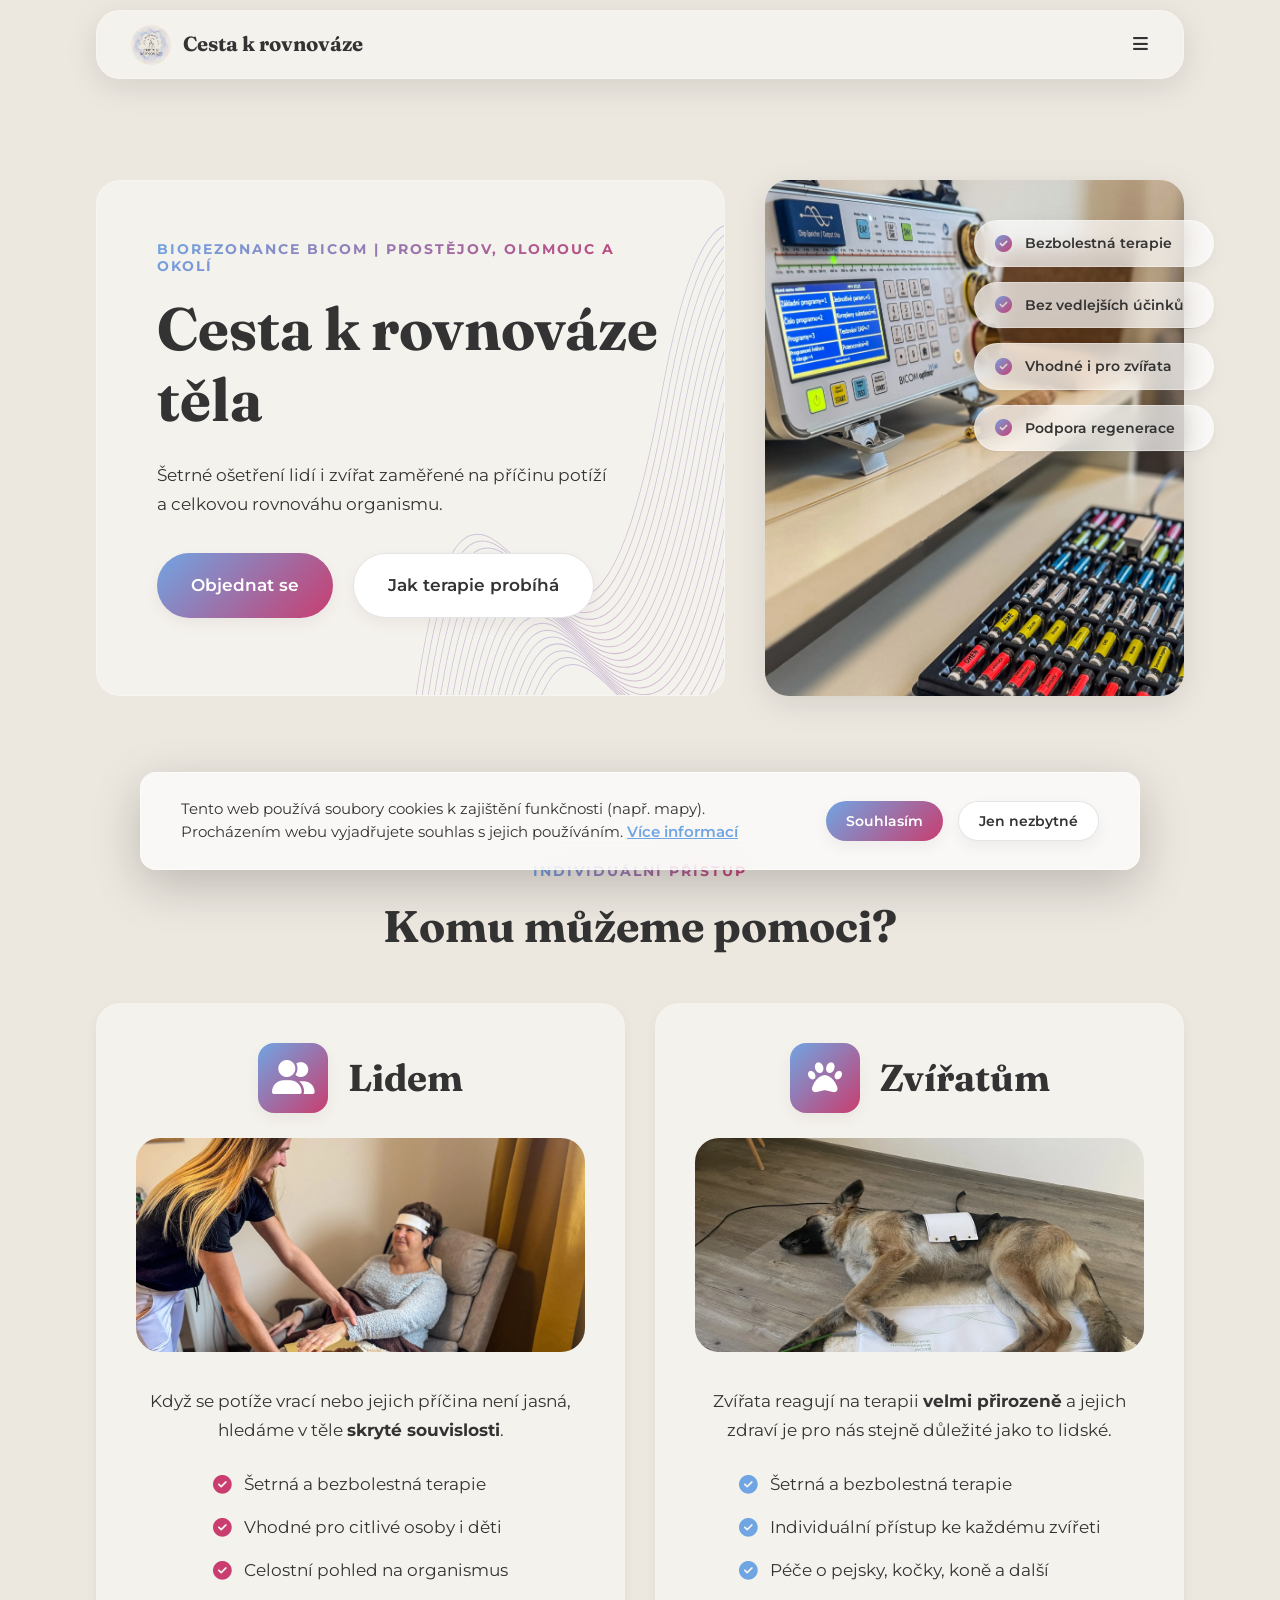
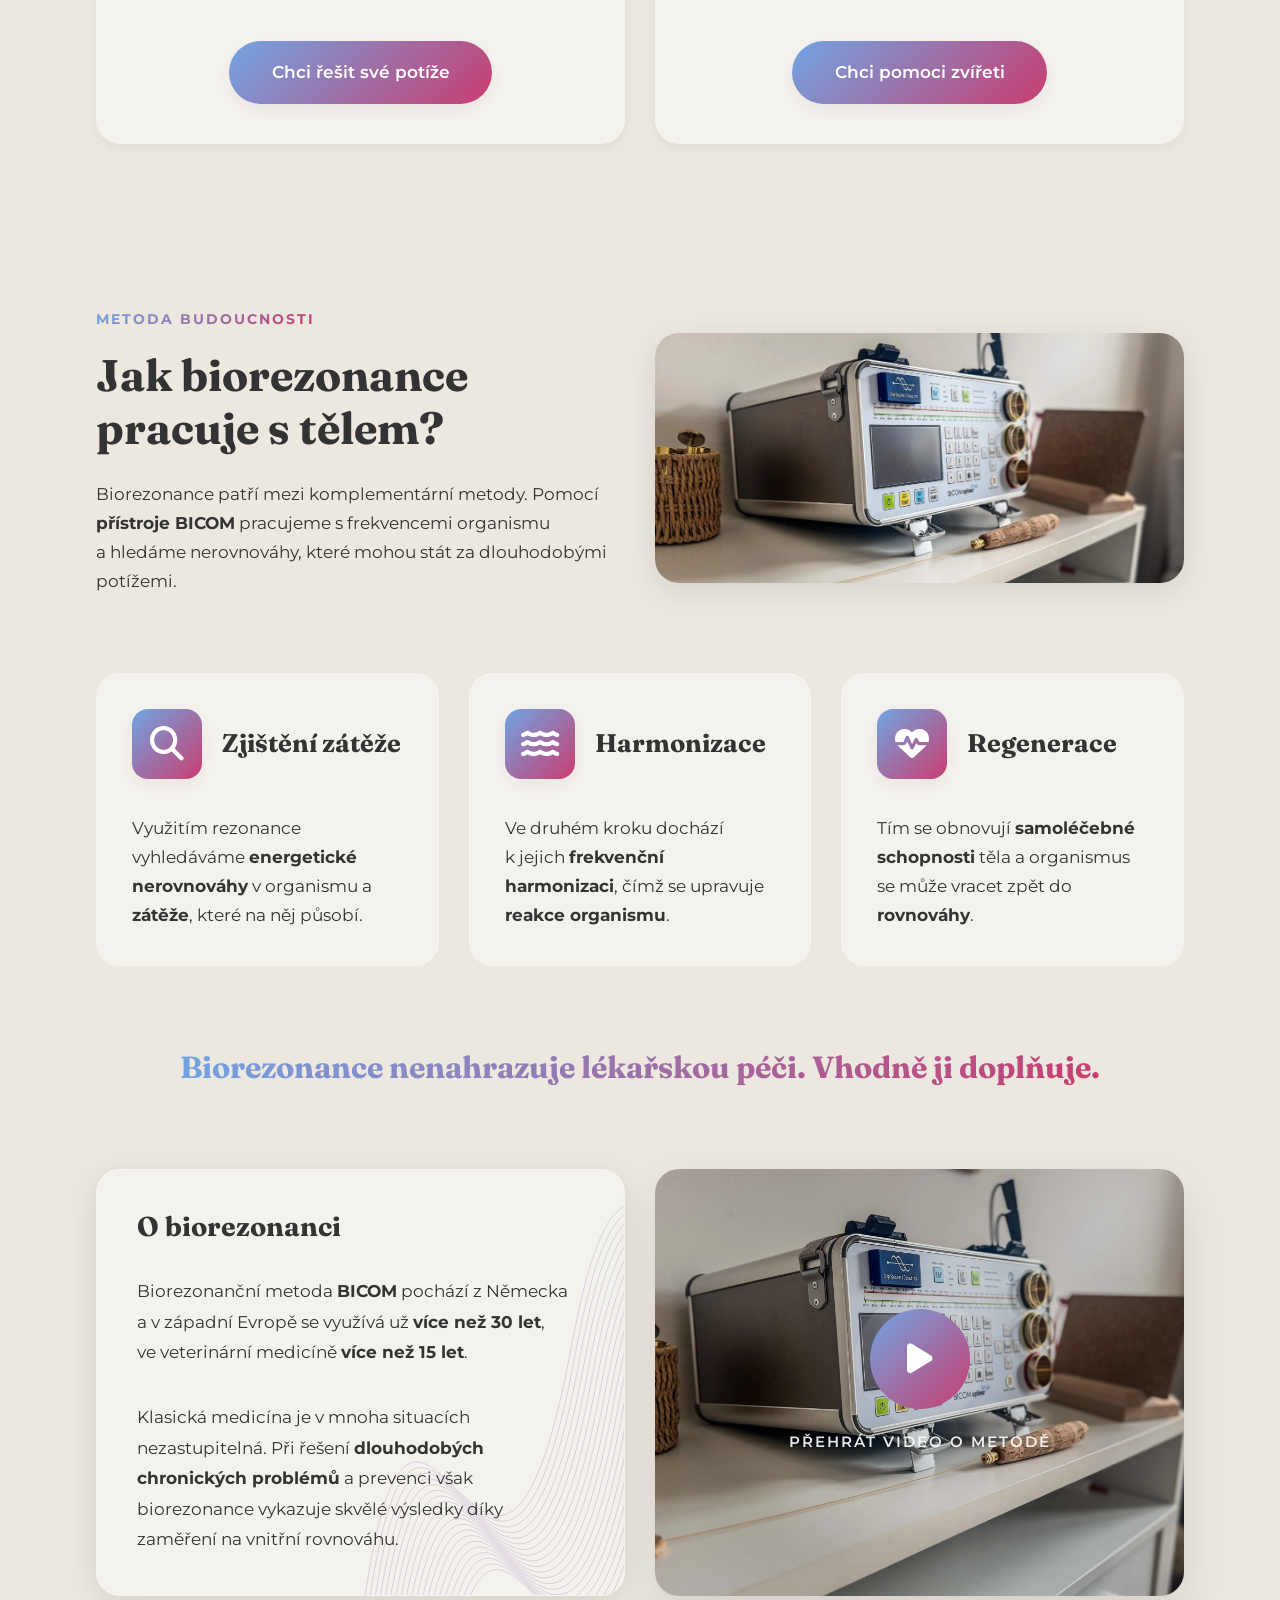
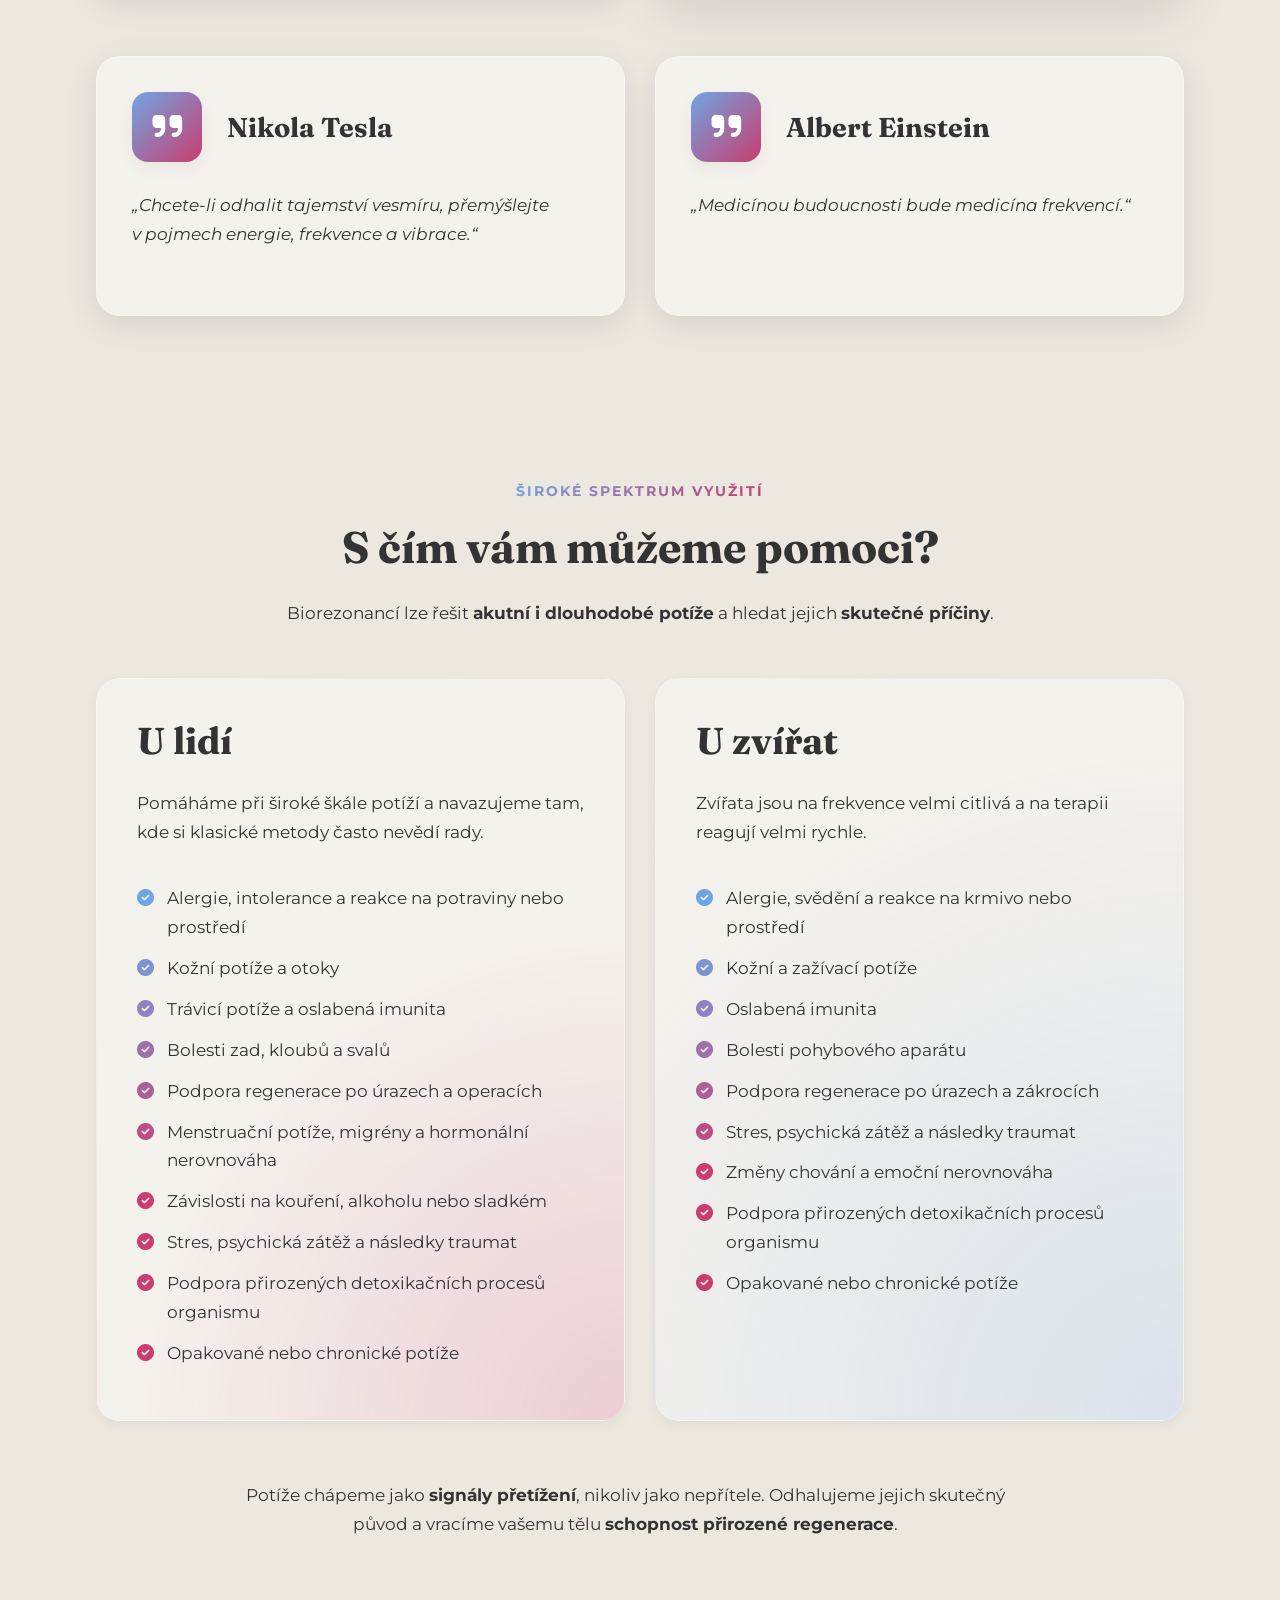
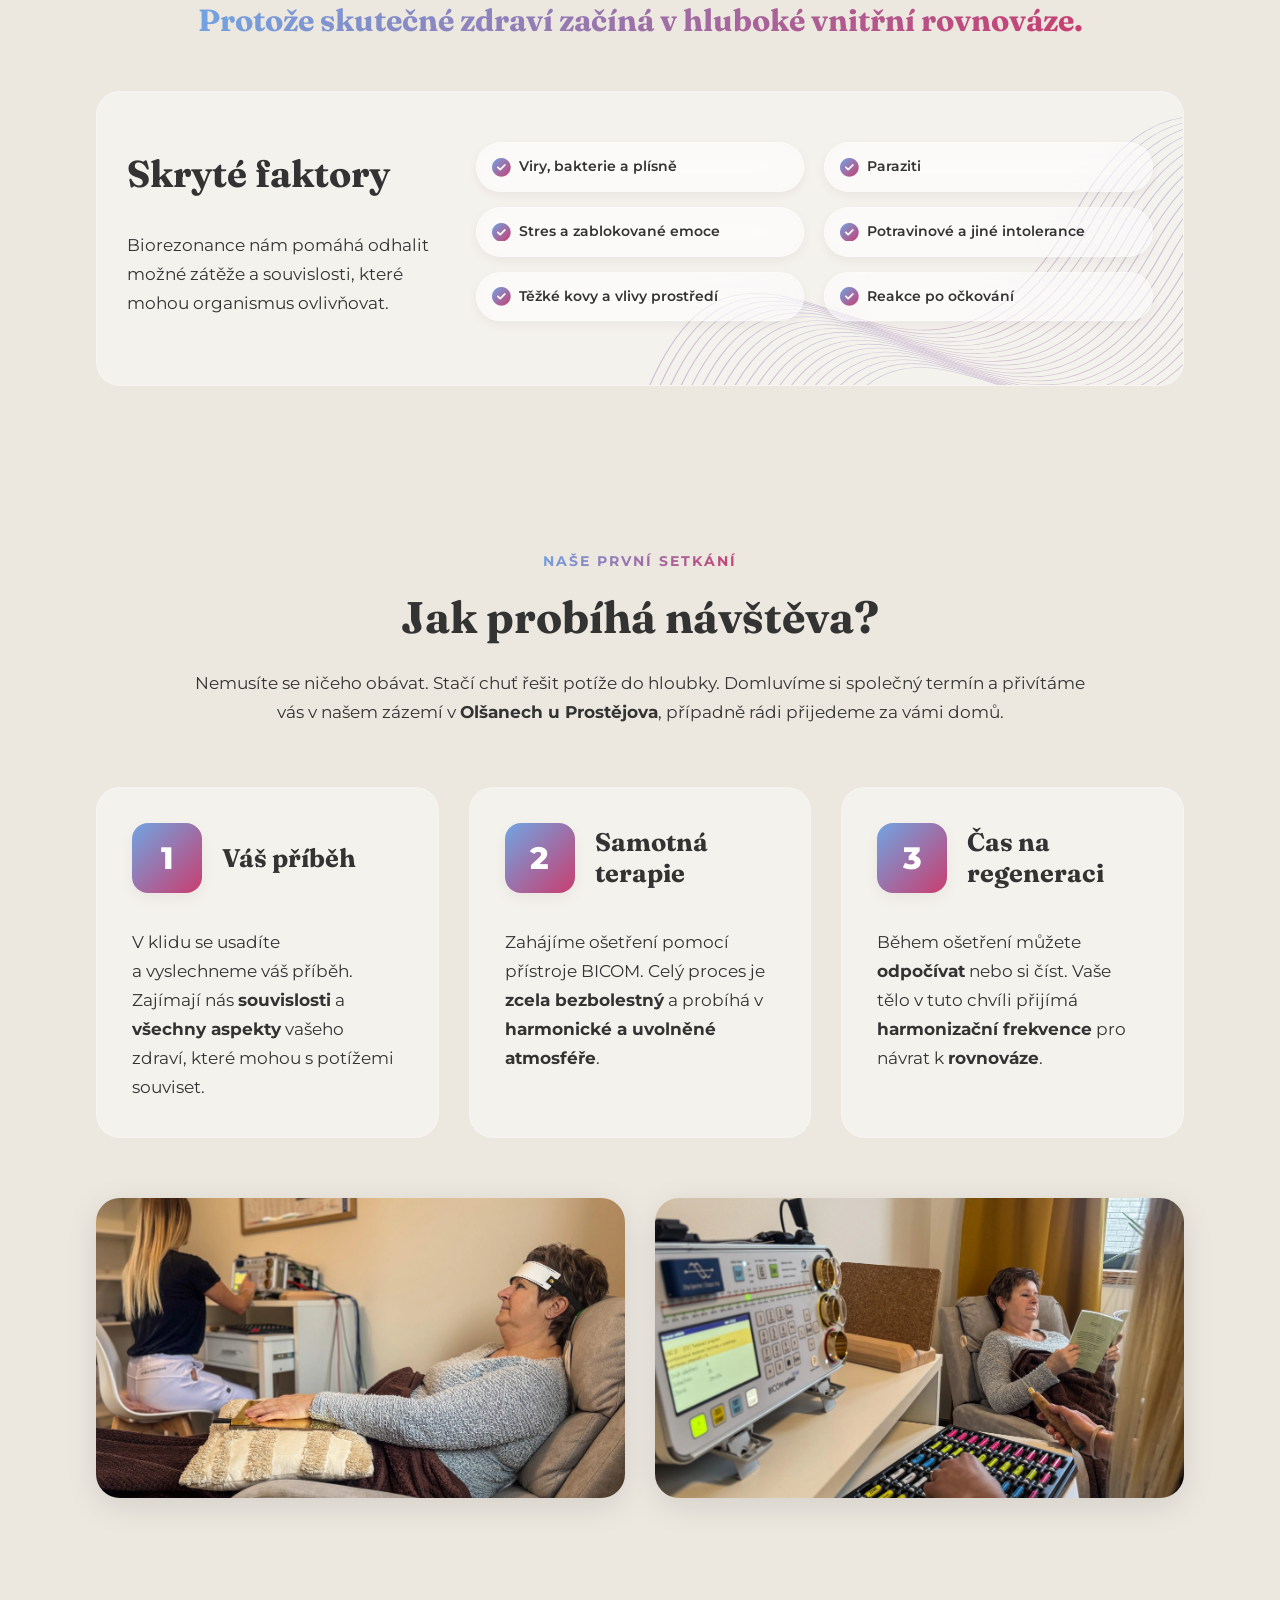
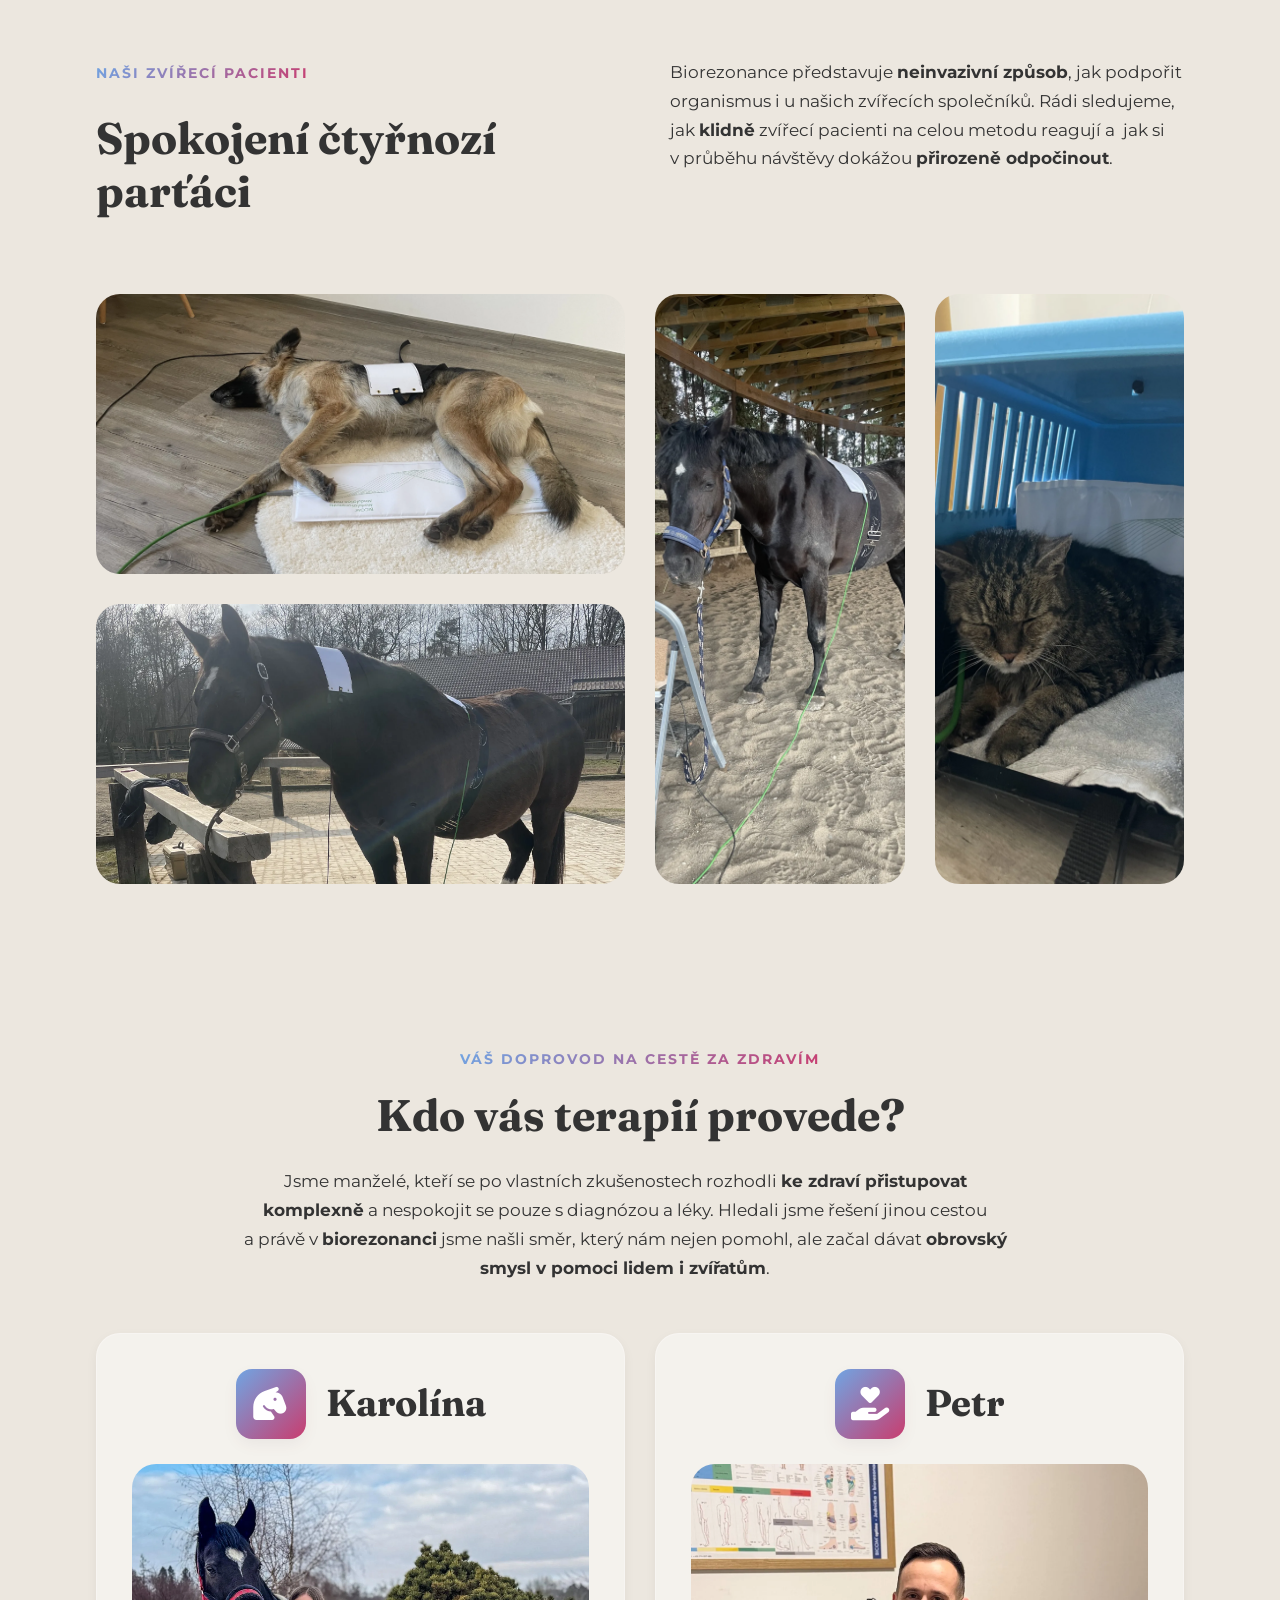
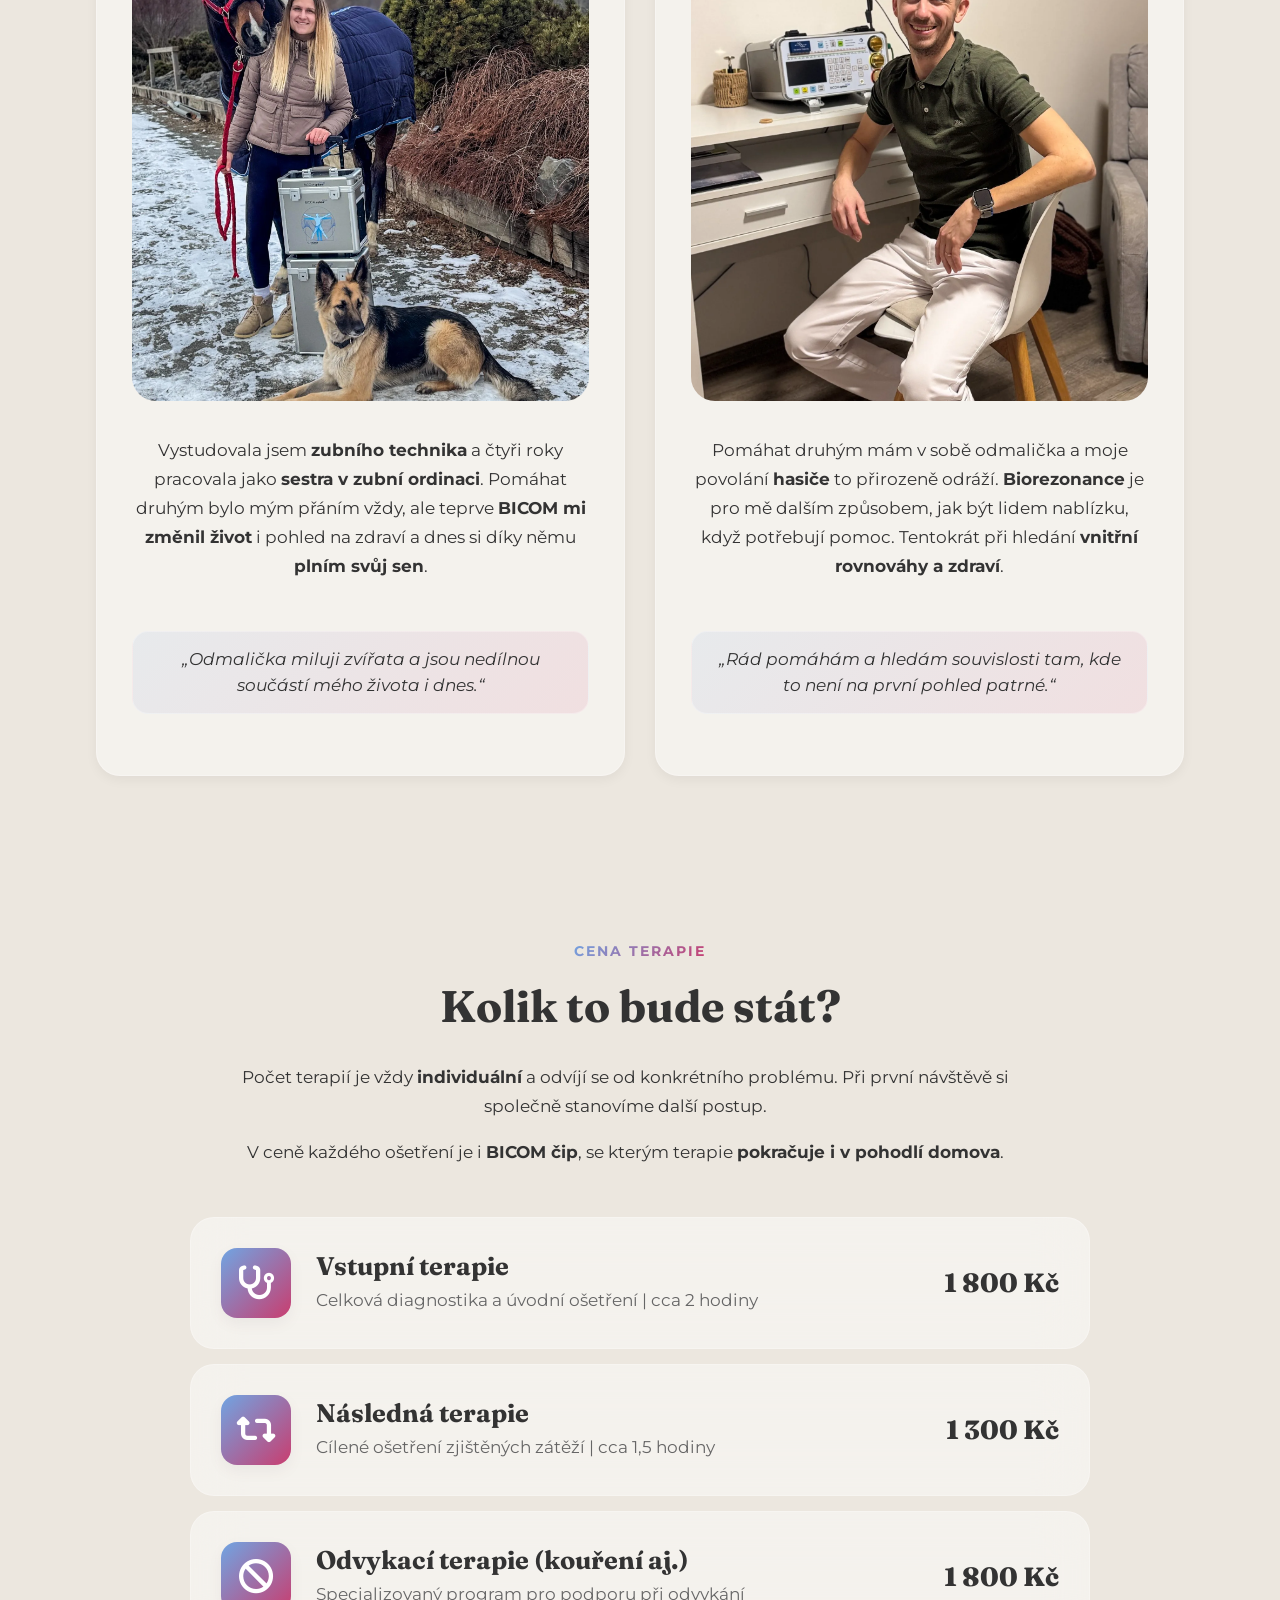
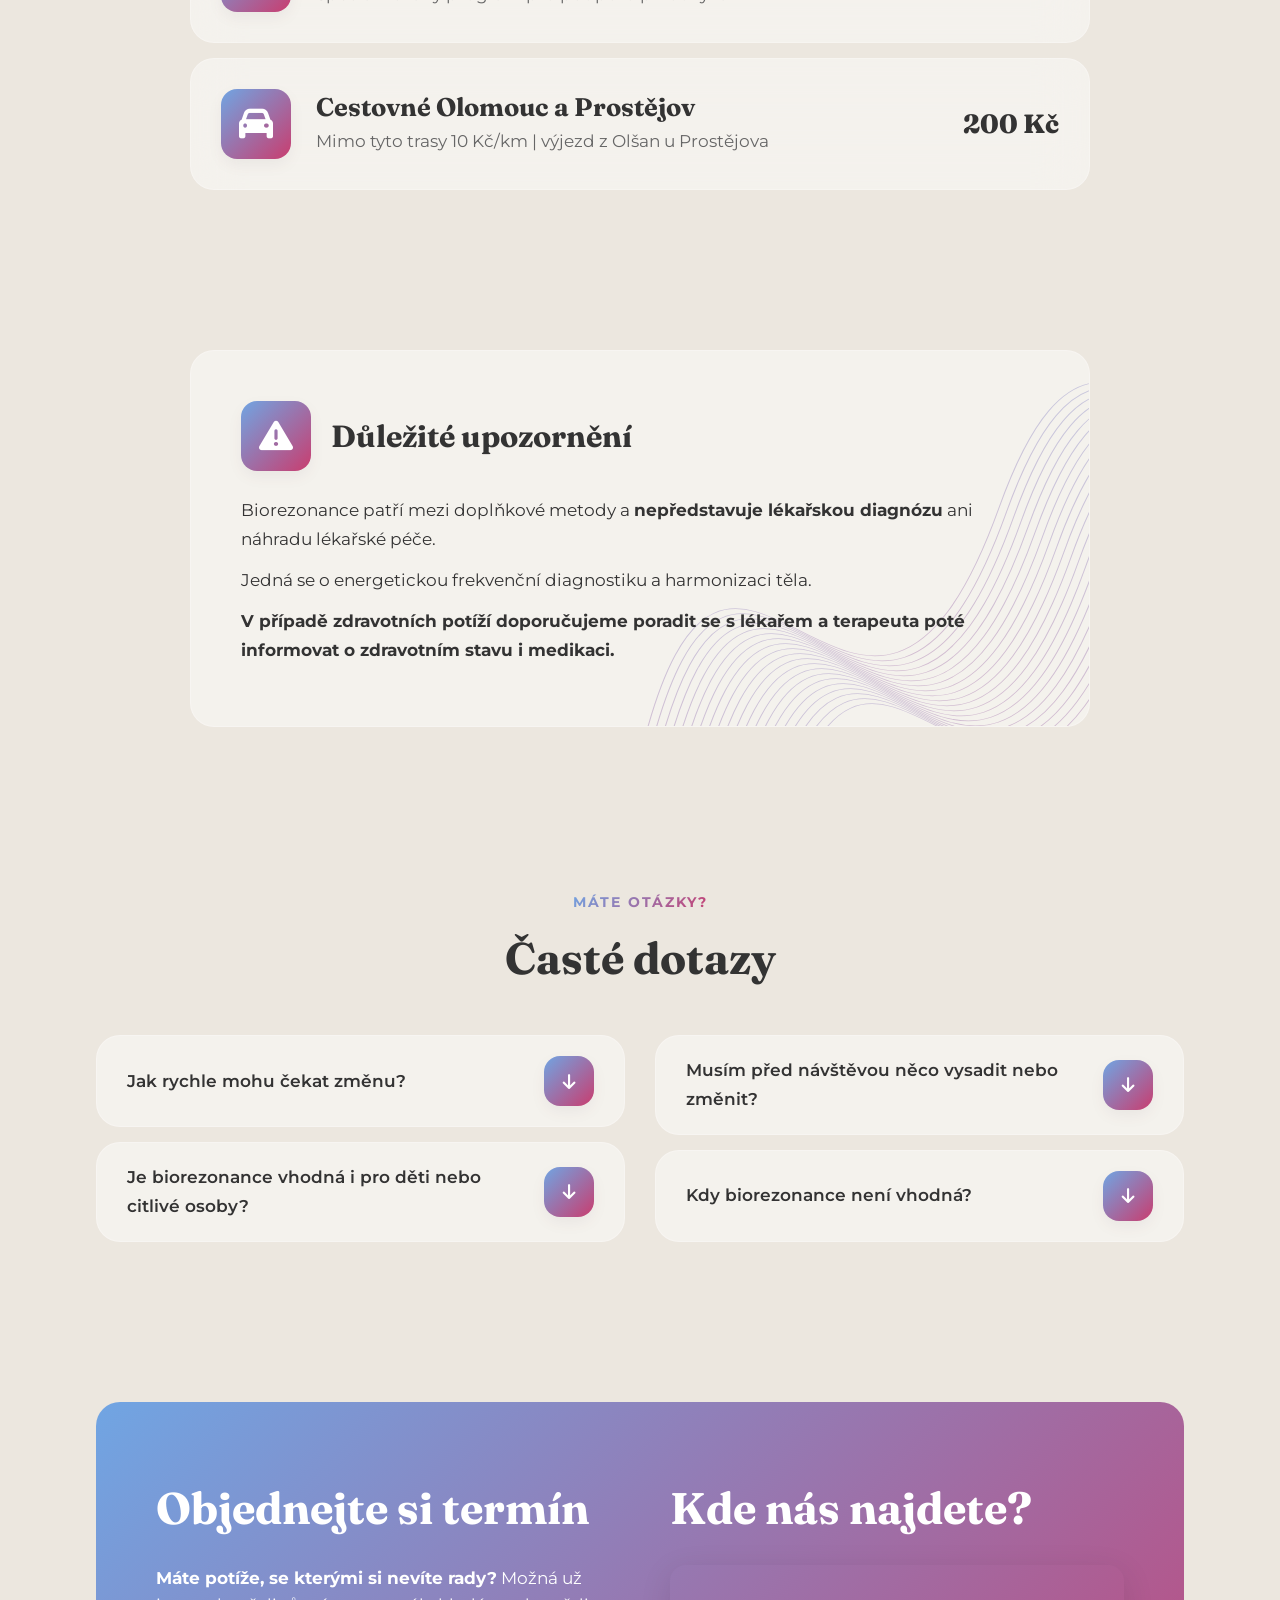
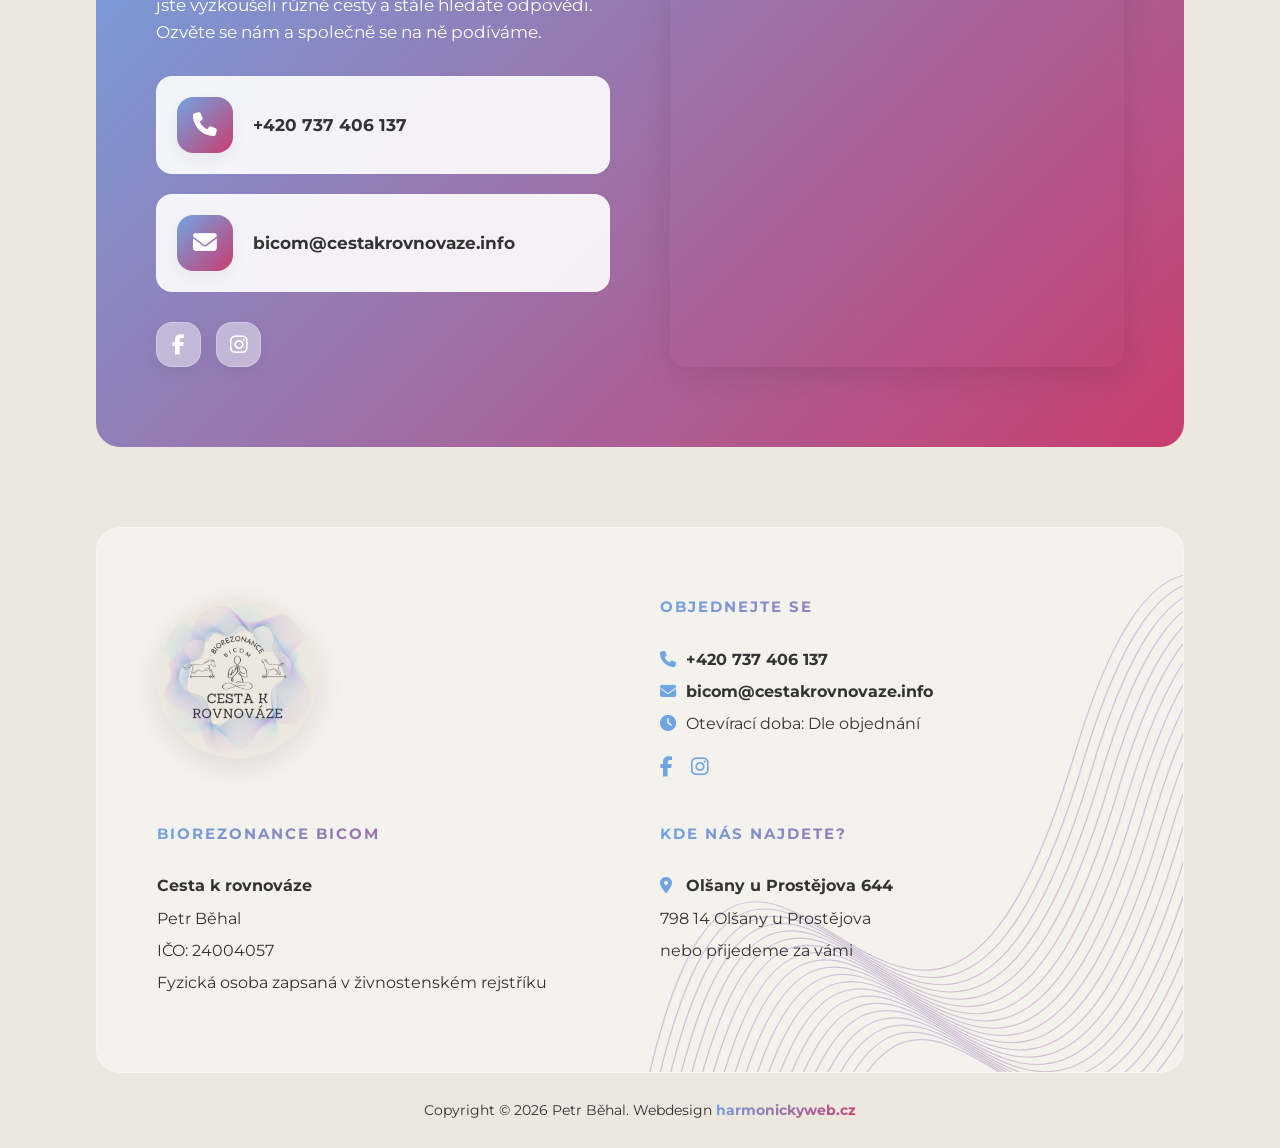
==== commit da25e274: "Verze 2-1 úpravy" ====
--- a/index.html
+++ b/index.html
@@ -13,7 +13,9 @@
     <meta property="og:title" content="Biorezonance BICOM | Cesta k rovnováze těla">
     <meta property="og:description"
         content="Šetrné ošetření lidí i zvířat pomocí biorezonance BICOM v Olšanech u Prostějova.">
-    <meta property="og:image" content="Obrazky/biorezonance-1.webp">
+    <meta property="og:image" content="Obrazky/og-image.jpg">
+    <meta property="og:image:width" content="1200">
+    <meta property="og:image:height" content="630">
     <meta property="og:url" content="https://cestakrovnovaze.info">
     <meta property="og:type" content="website">
 
@@ -32,7 +34,12 @@
         "@context": "https://schema.org",
         "@type": "LocalBusiness",
         "name": "Biorezonance Olšany | Petr Běhal",
-        "image": "https://cestakrovnovaze.info/Obrazky/biorezonance-1.webp",
+        "description": "Šetrné ošetření lidí i zvířat pomocí biorezonance BICOM. Zaměřujeme se na příčinu potíží a celkovou rovnováhu organismu v Olšanech u Prostějova.",
+        "image": "https://cestakrovnovaze.info/Obrazky/og-image.jpg",
+        "sameAs": [
+          "https://www.facebook.com/profile.php?id=61587426644208",
+          "https://www.instagram.com/cestakrovnovaze_bicom/"
+        ],
         "address": {
           "@type": "PostalAddress",
           "streetAddress": "Olšany u Prostějova 644",
@@ -847,7 +854,7 @@
     <!-- Cookie Bar -->
     <div id="cookie-bar" class="cookie-bar glass animate-fade-in" style="display: none;">
         <div class="cookie-content">
-            <p>Tento web používá soubory cookies k zajištění funkčnosti (např. mapy) a analýze návštěvnosti.
+            <p>Tento web používá soubory cookies k zajištění funkčnosti (např. mapy).
                 Procházením webu vyjadřujete souhlas s jejich používáním. <a href="cookies.html">Více informací</a></p>
             <div class="cookie-buttons">
                 <button id="cookie-accept" class="btn btn-primary">Souhlasím</button>
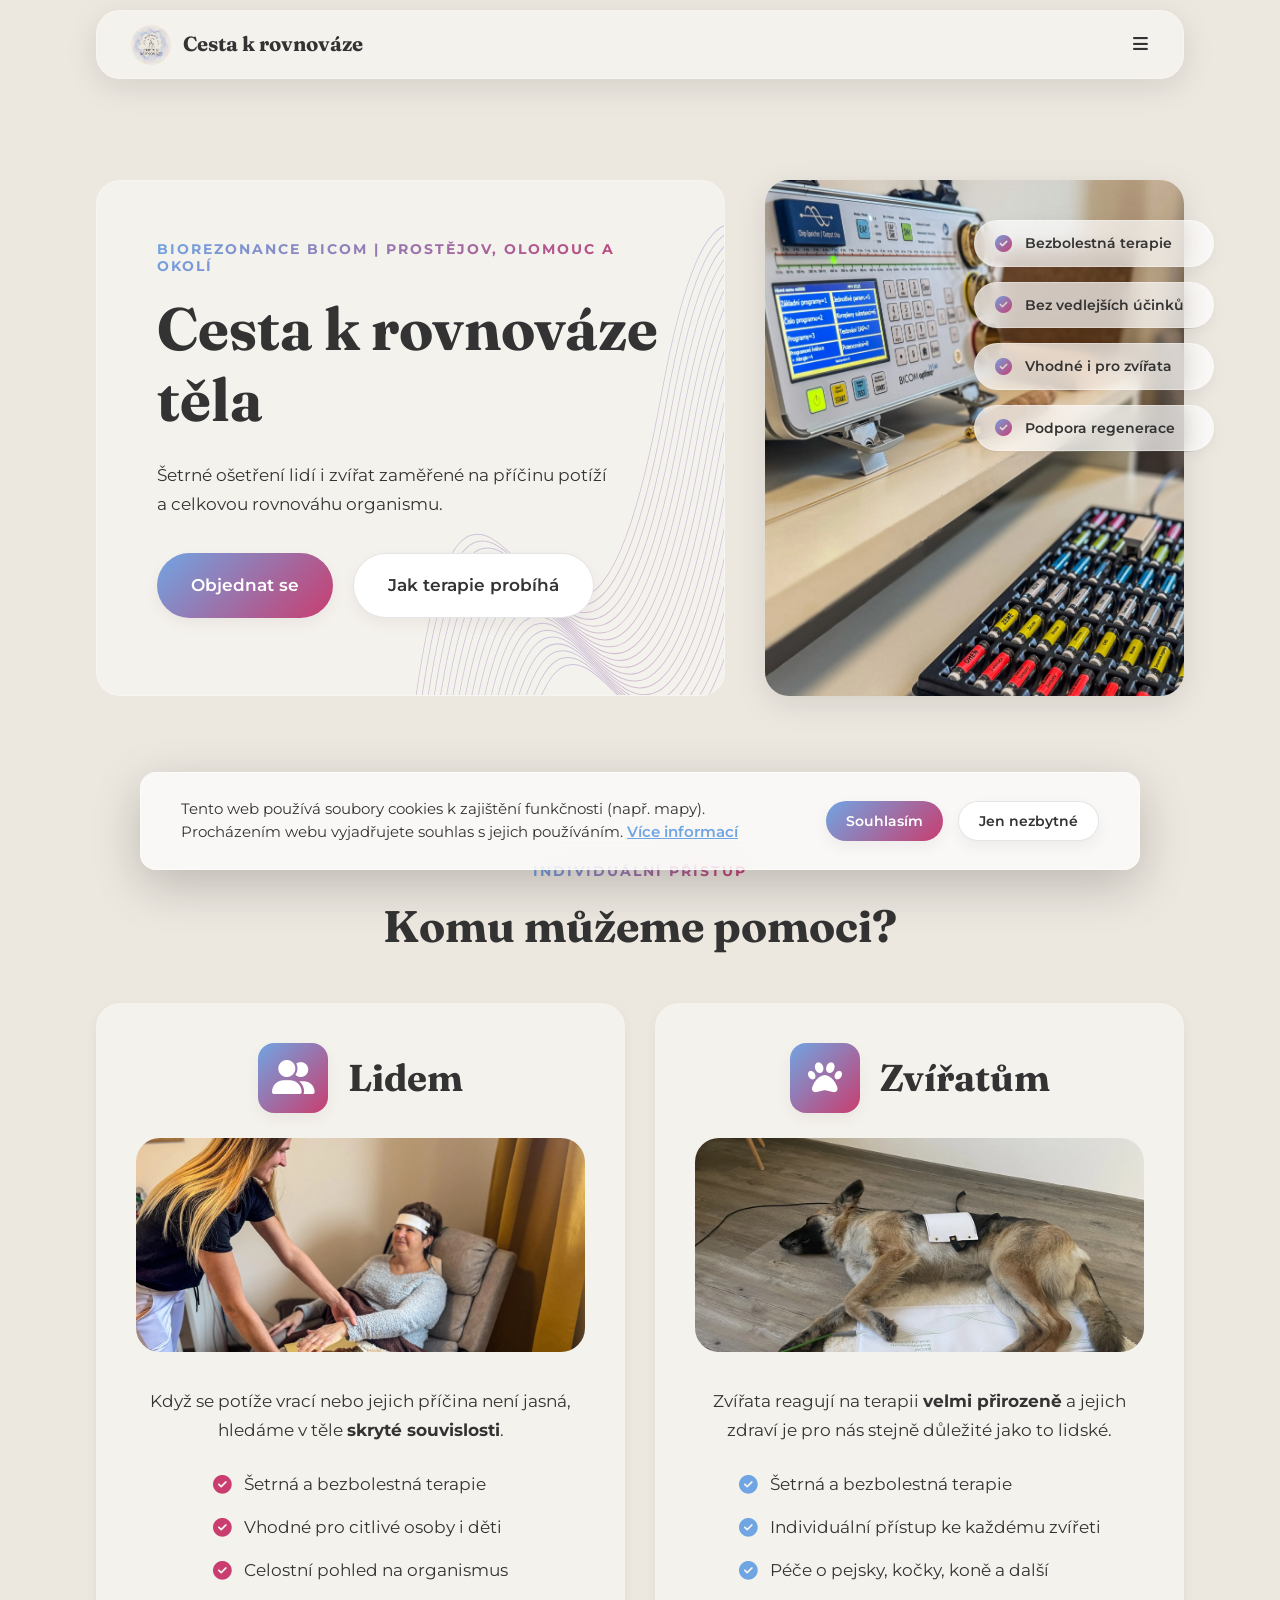
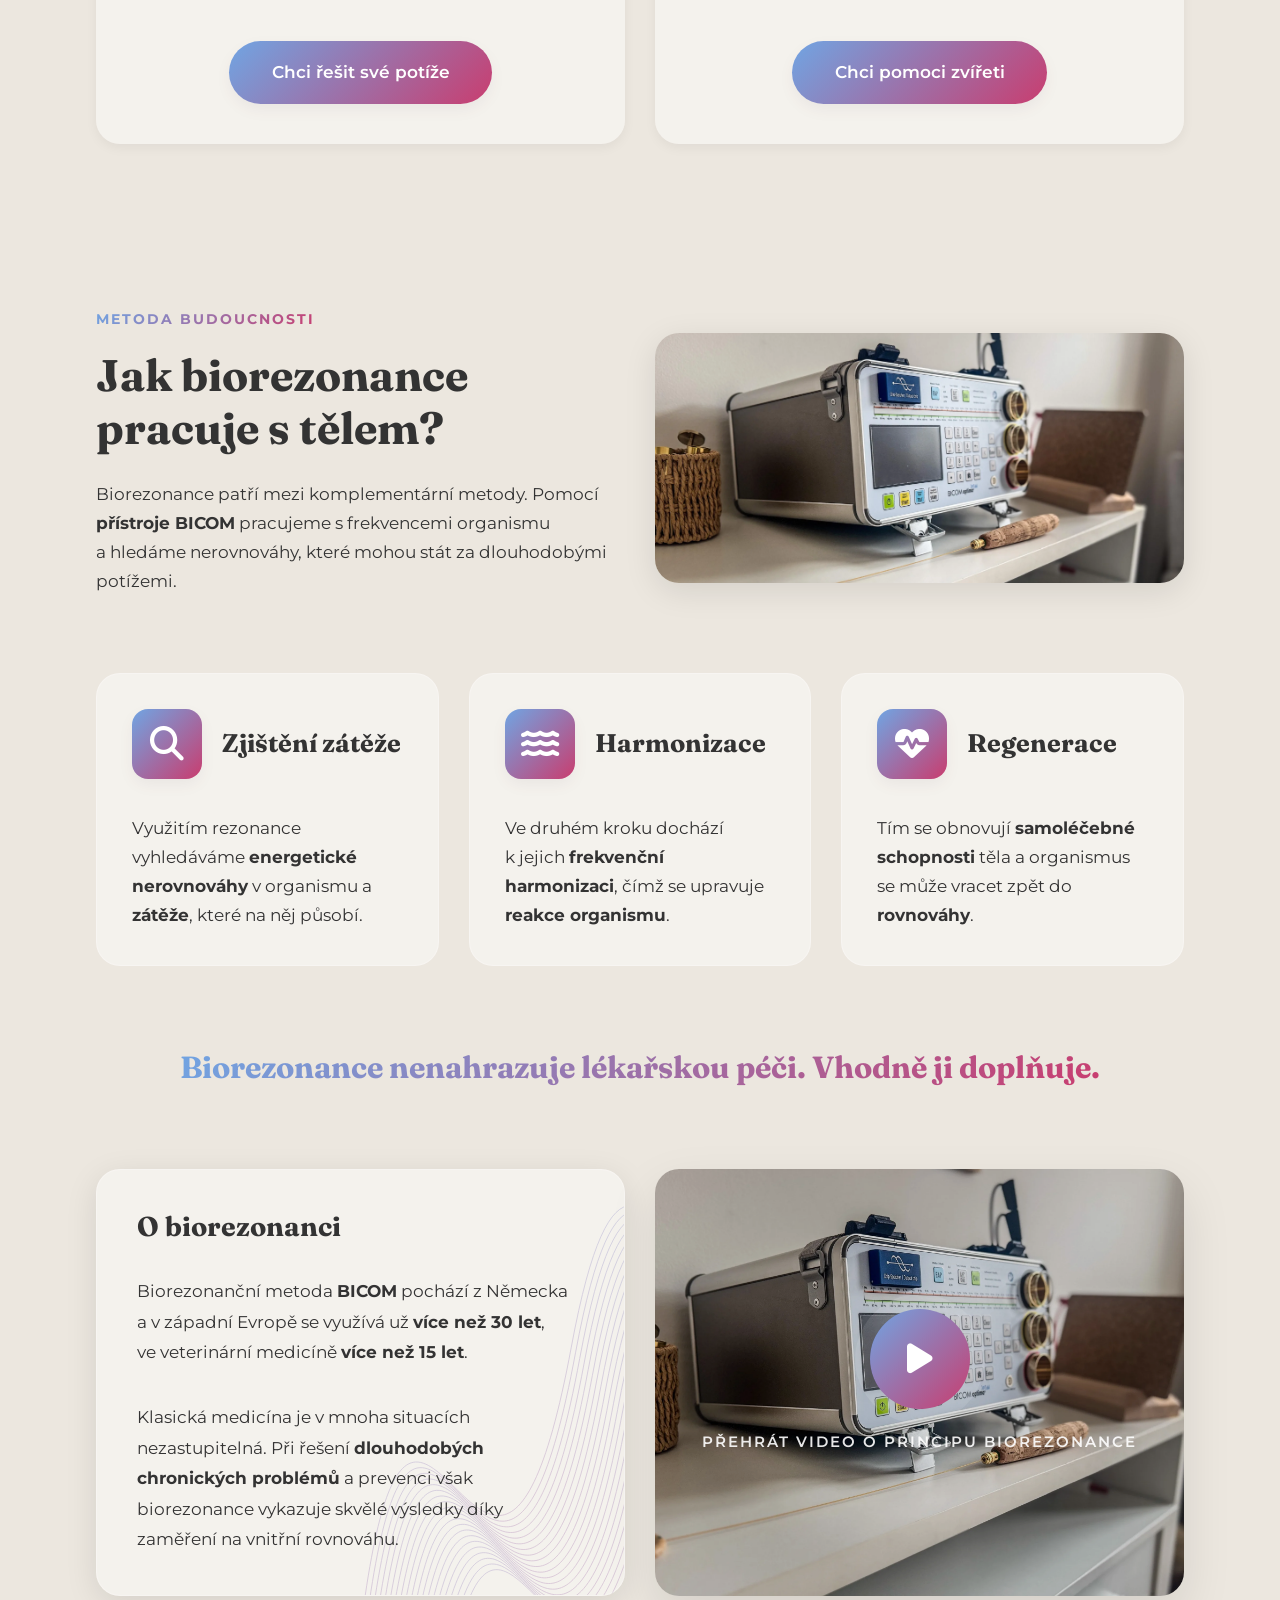
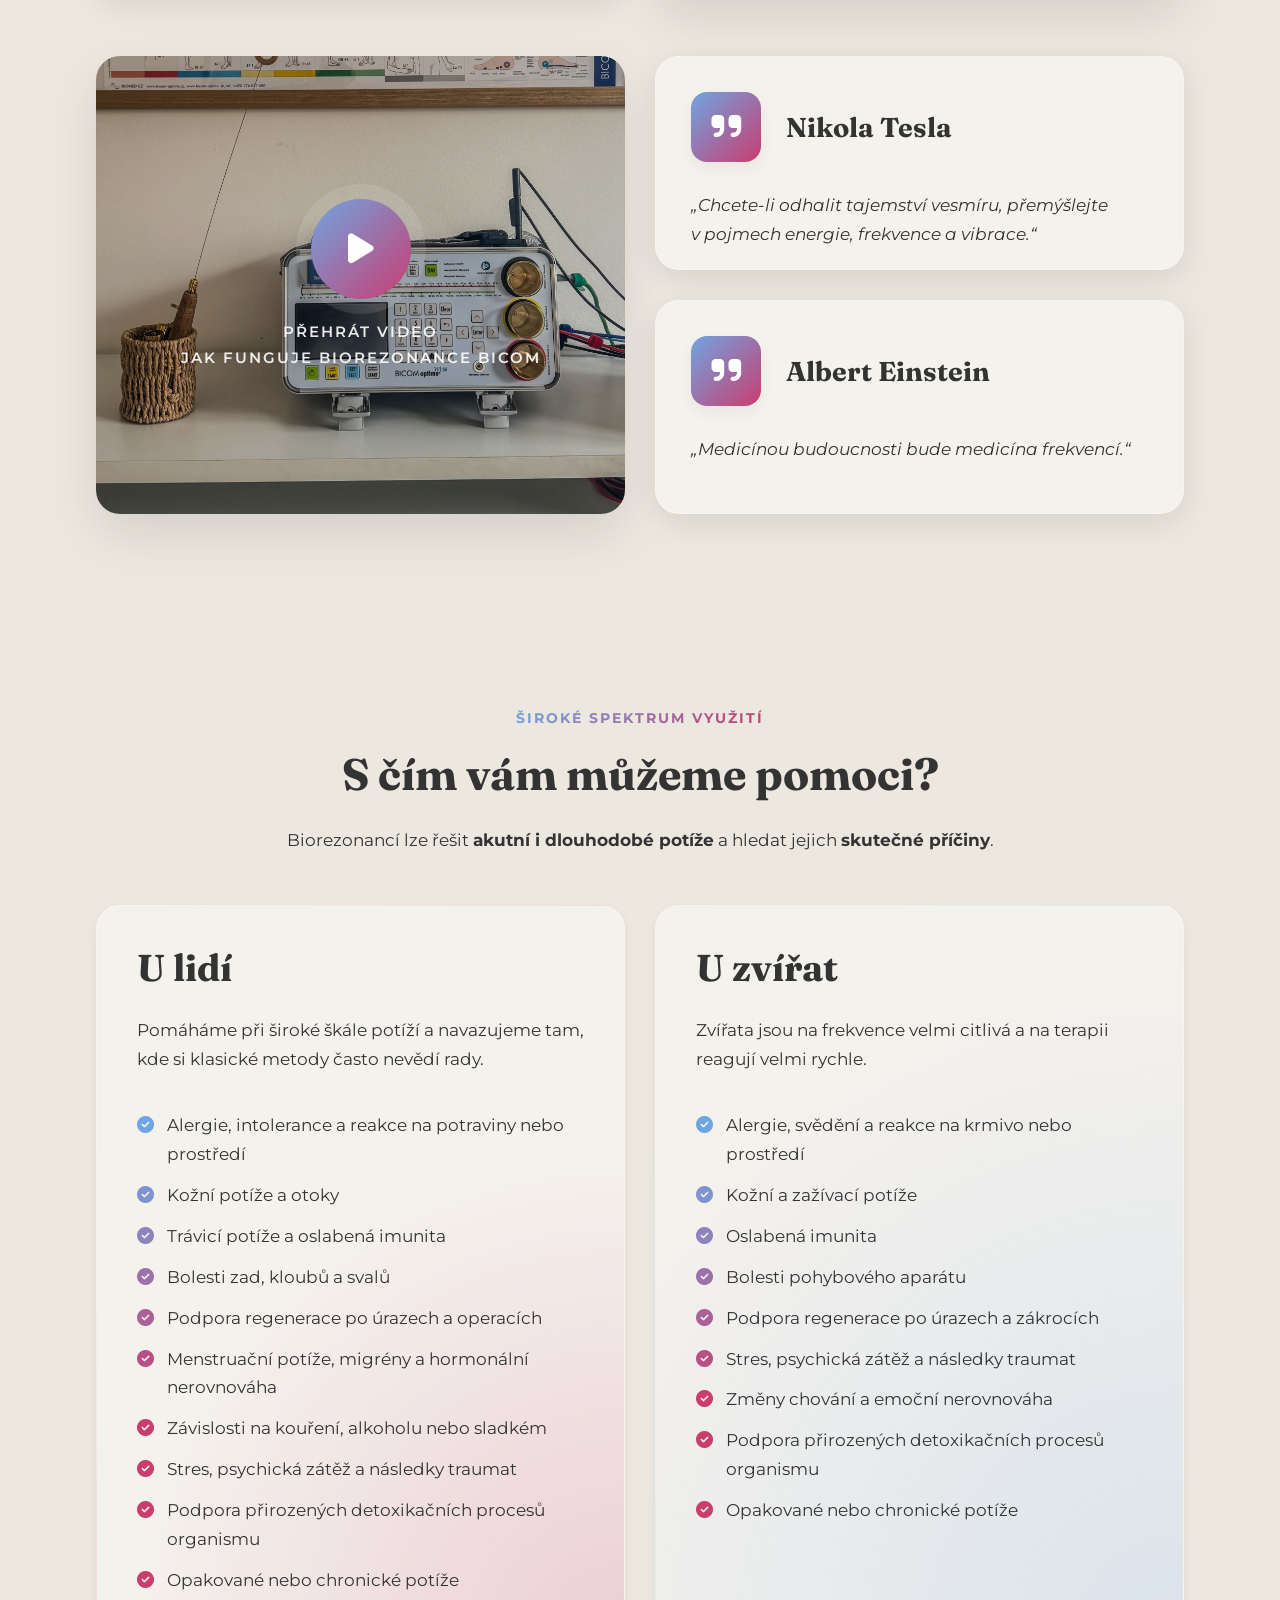
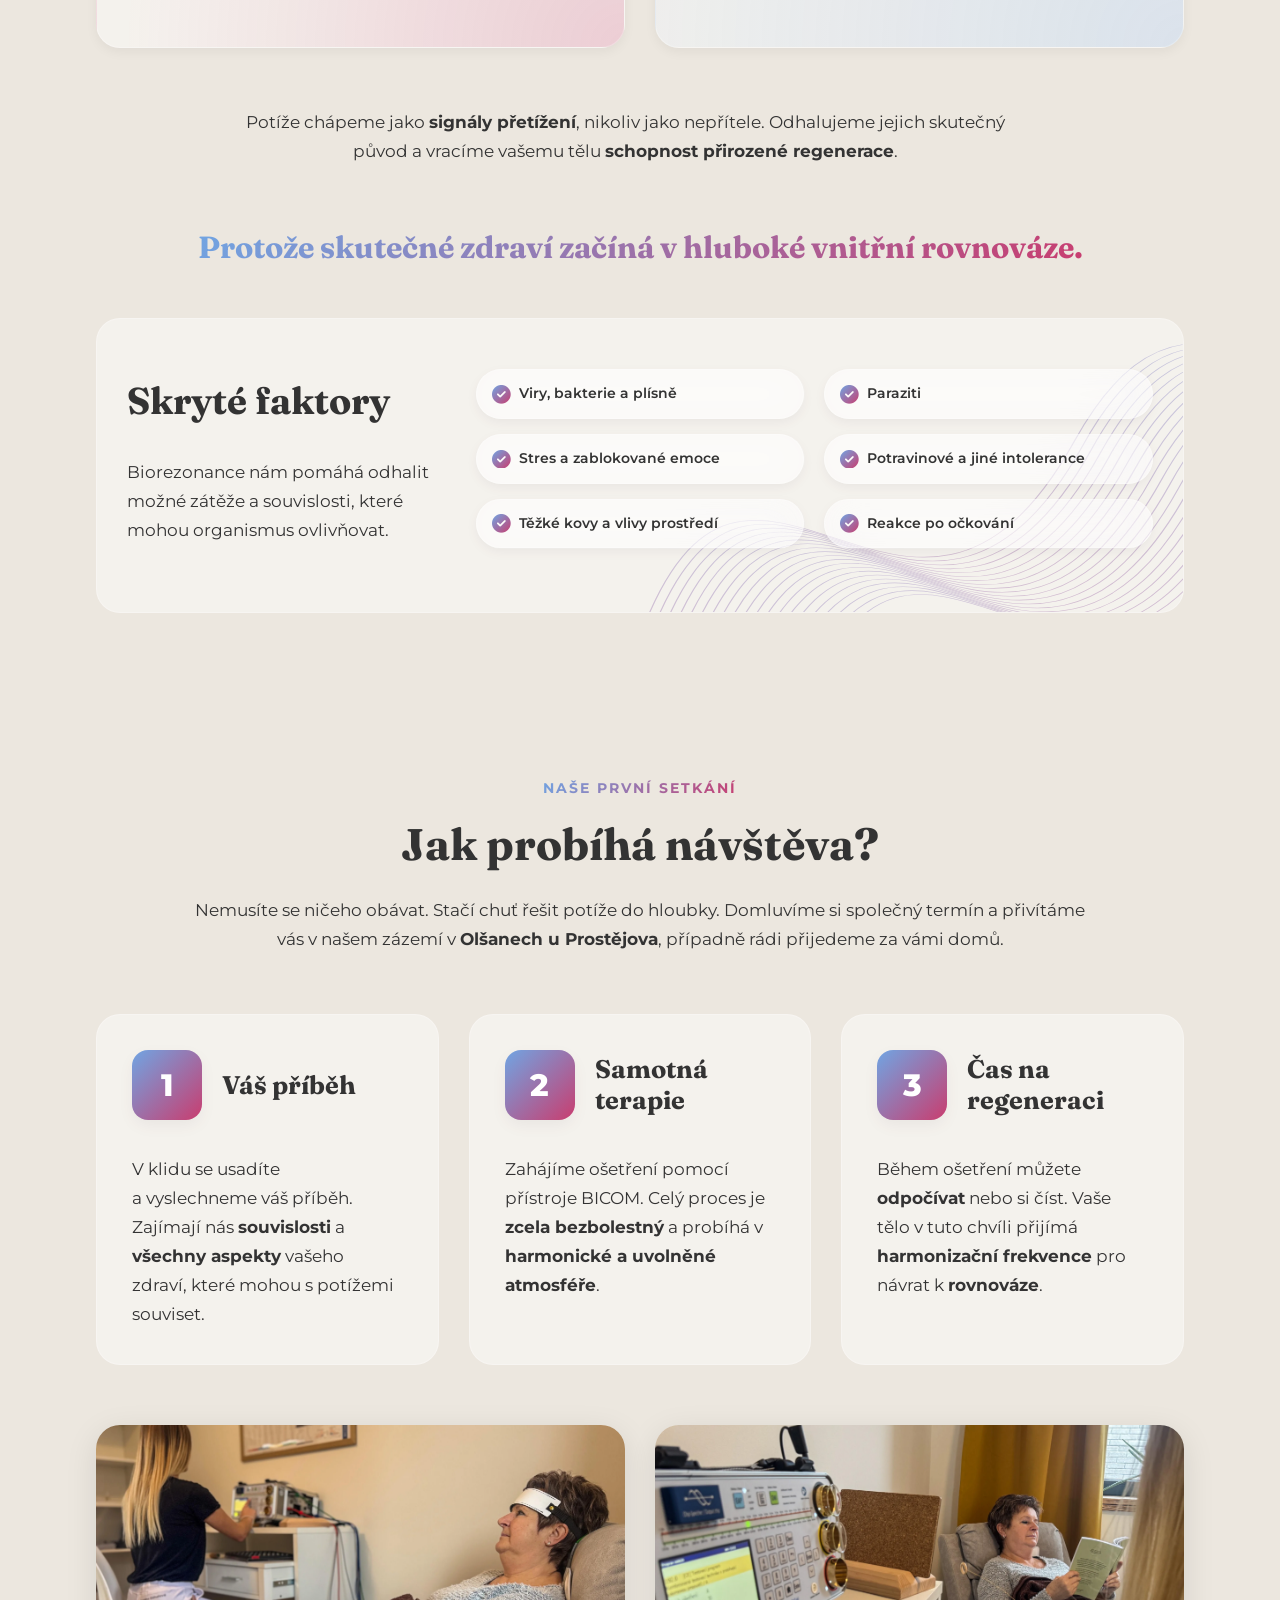
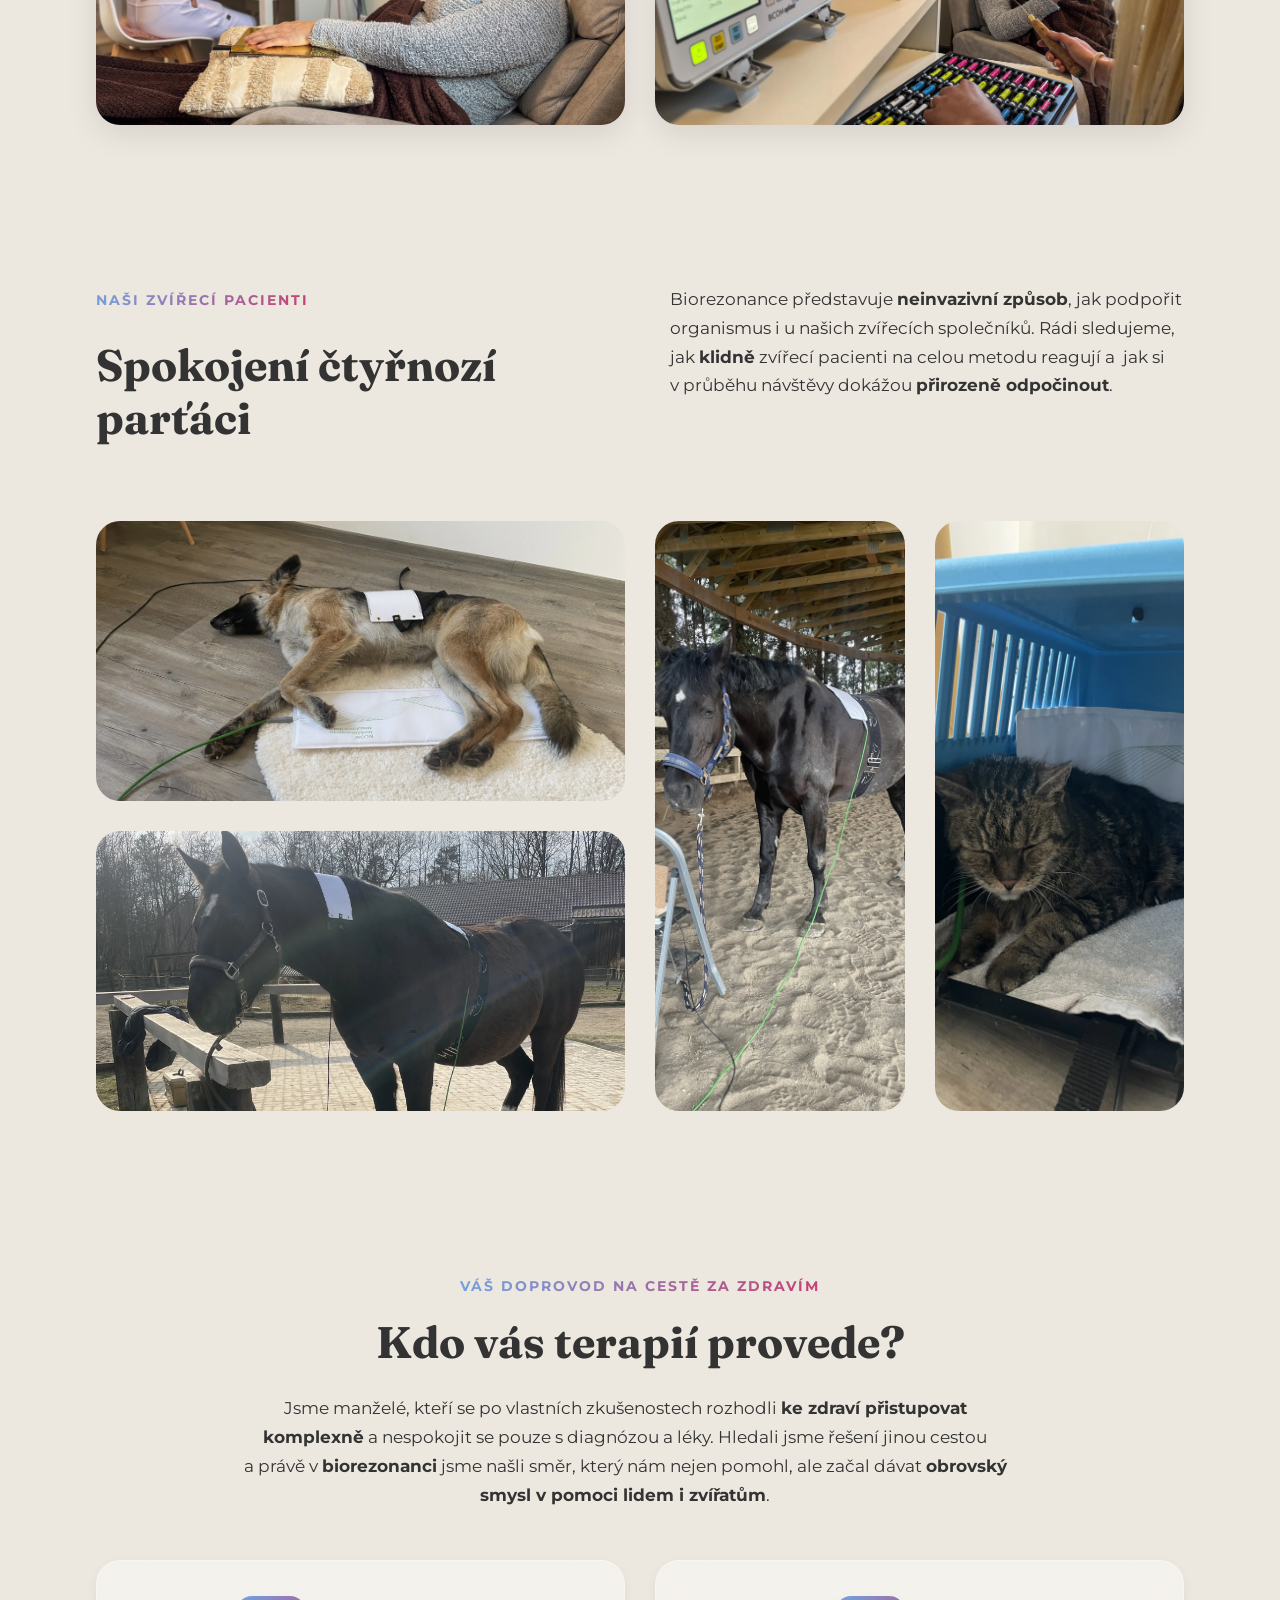
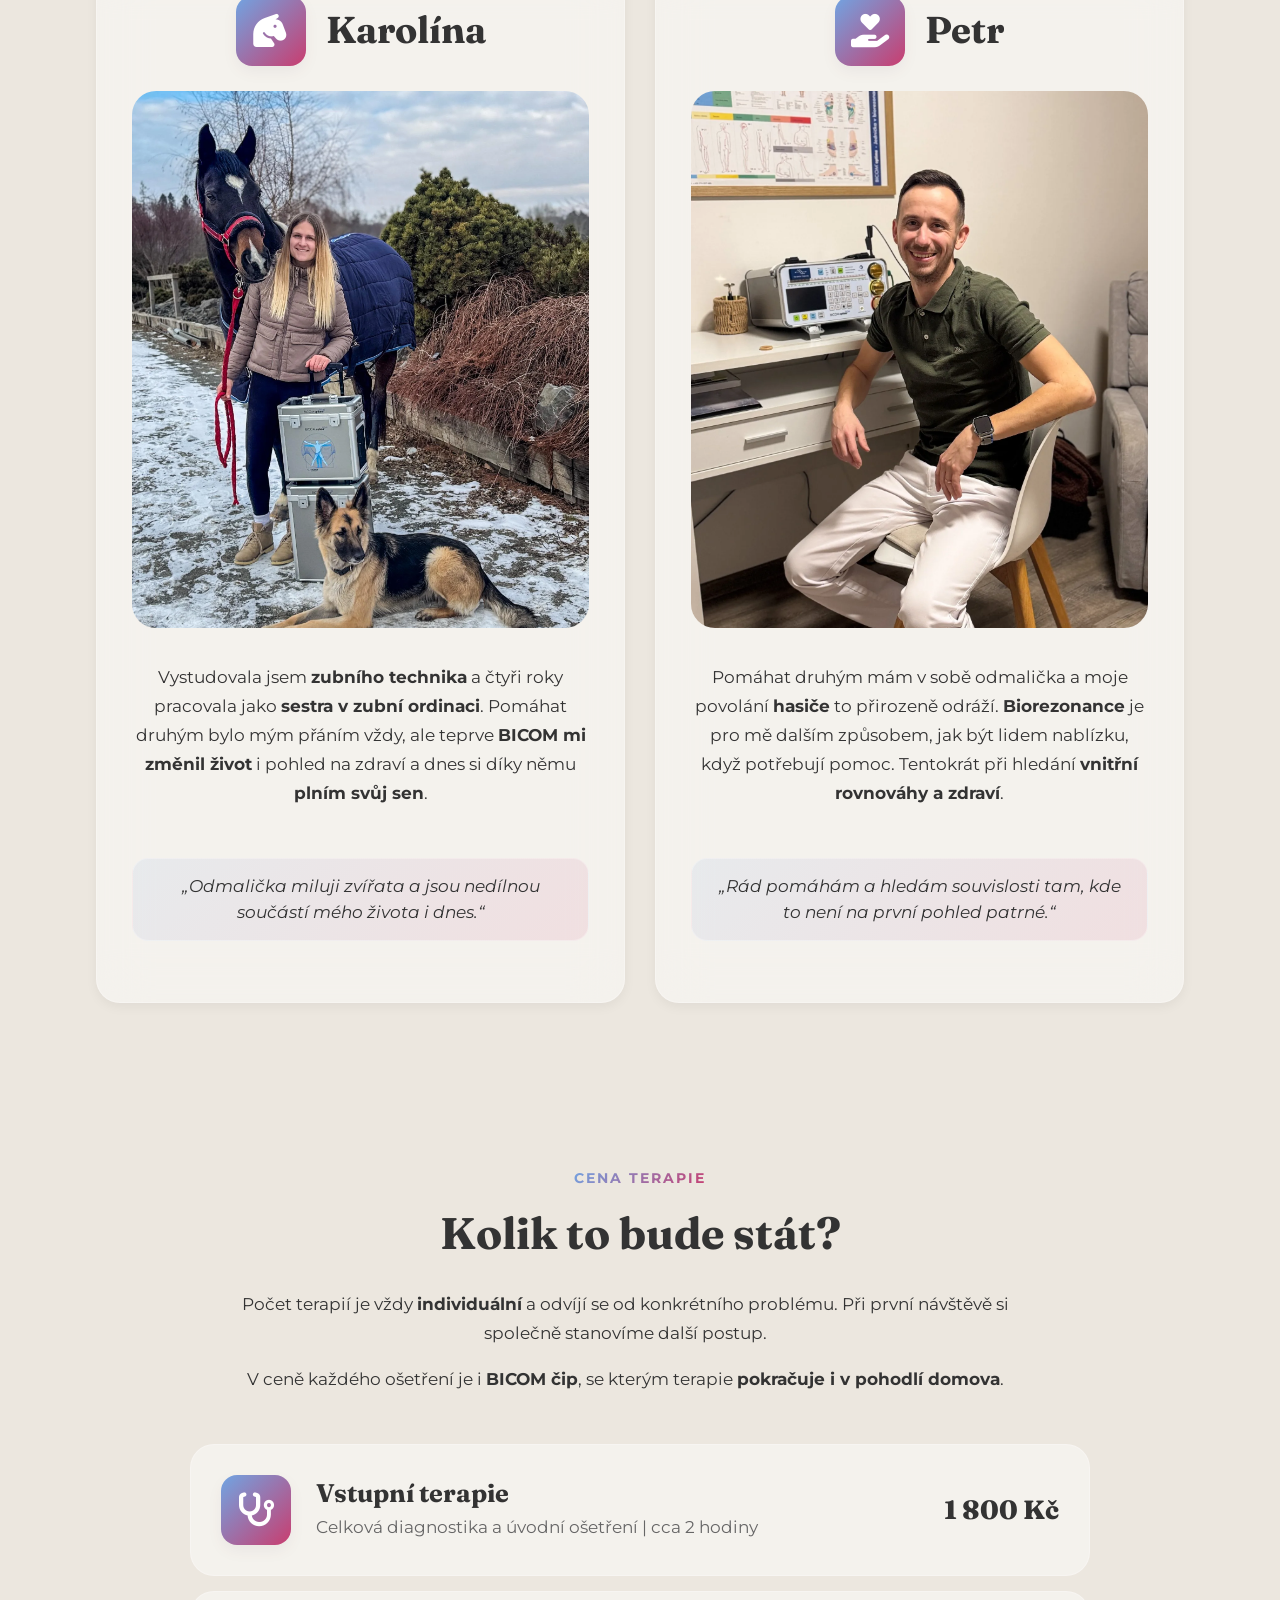
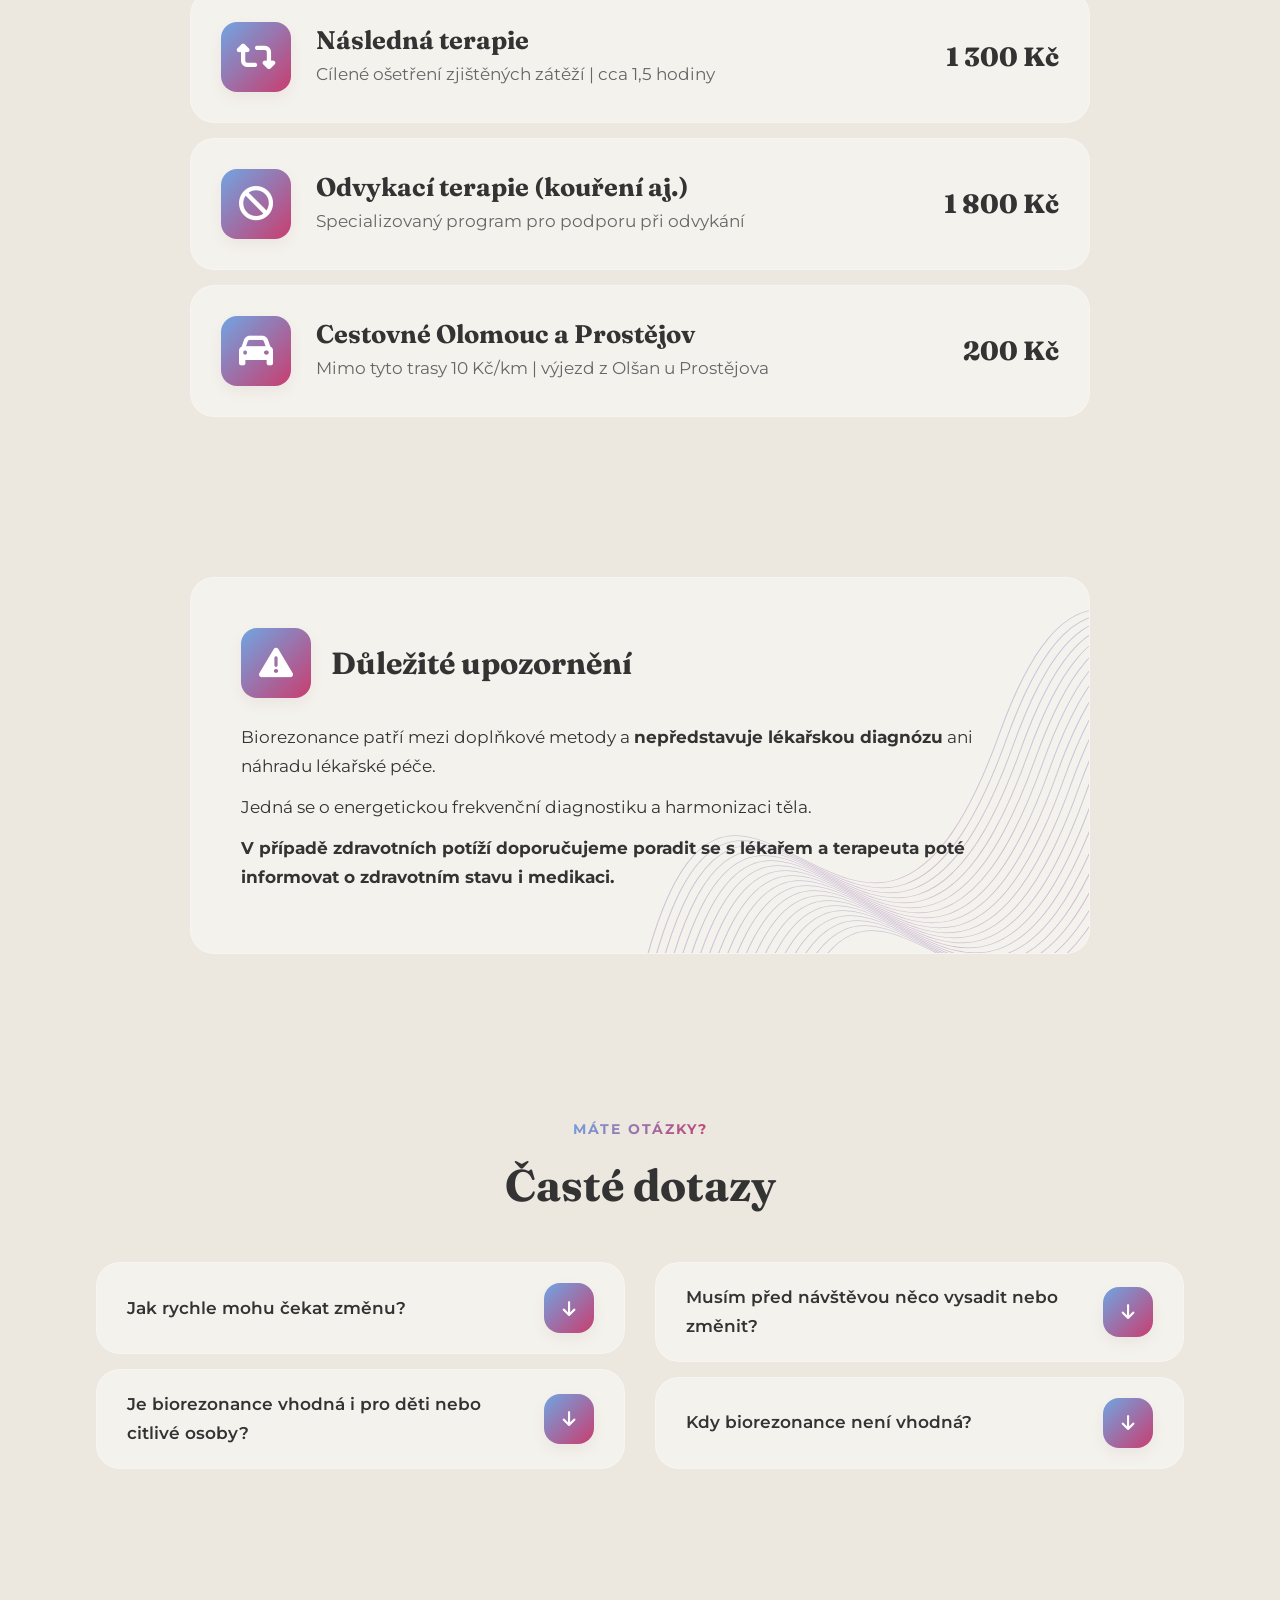
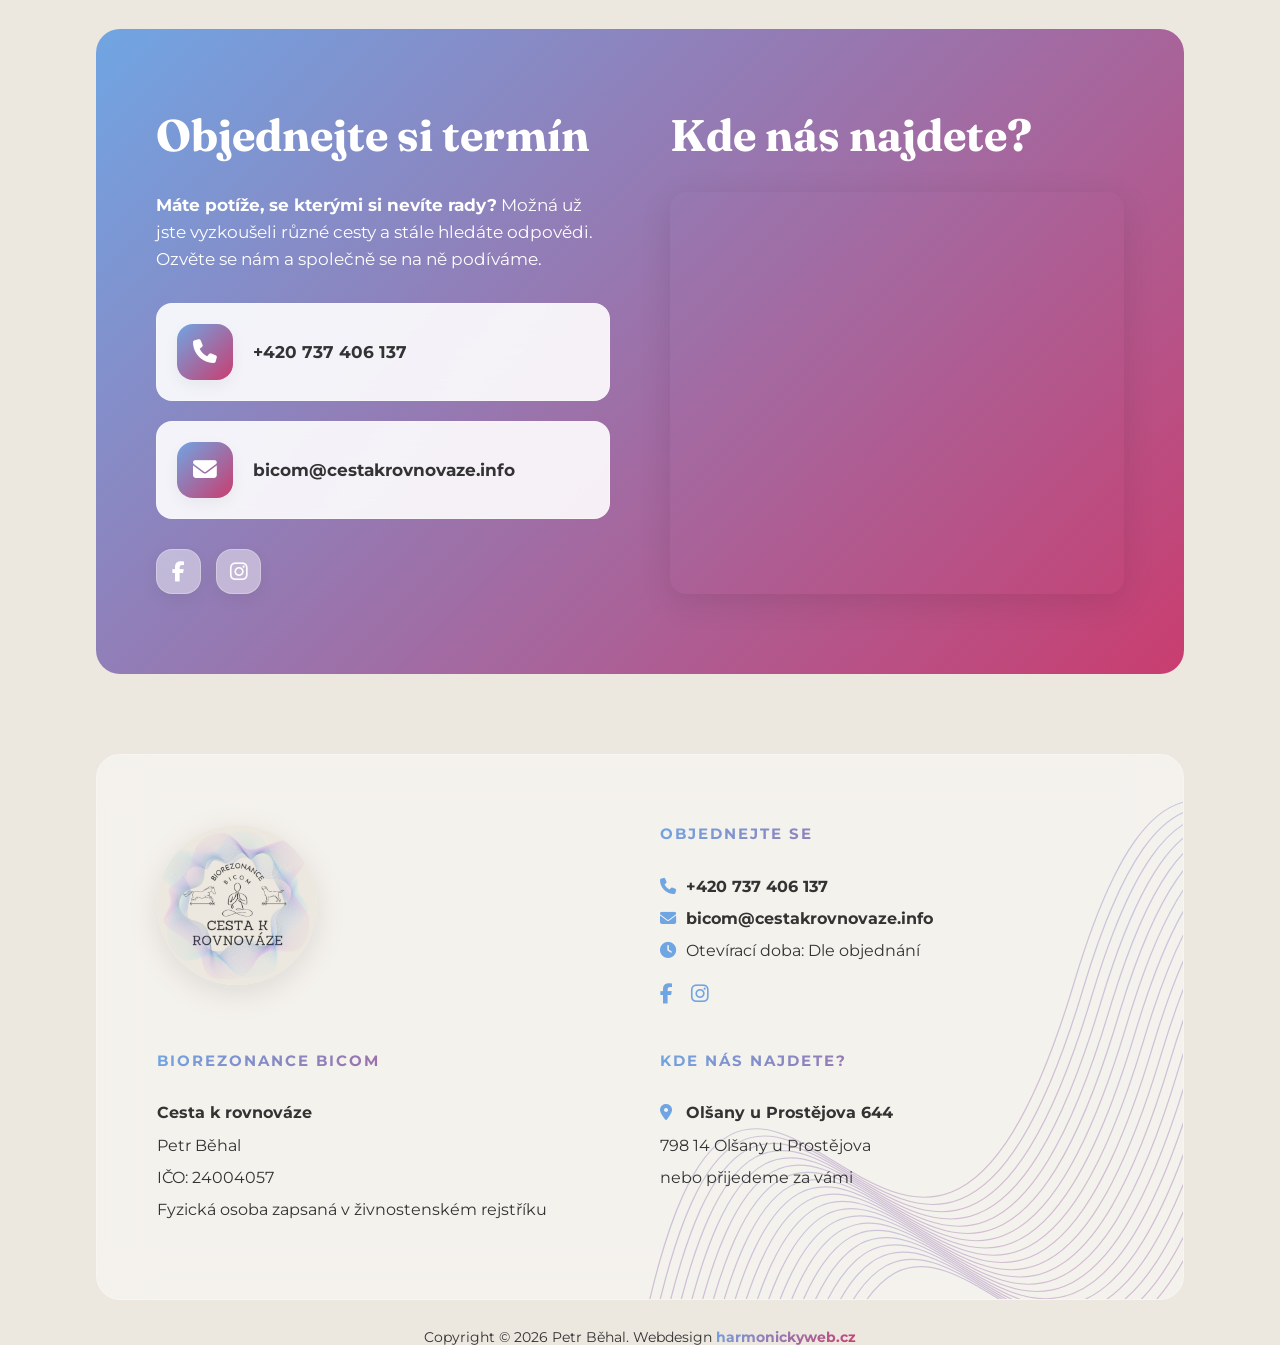
==== commit 125d872c: "Verze 2-2 teblet" ====
--- a/index.html
+++ b/index.html
@@ -284,7 +284,7 @@
                 <p>Biorezonance nenahrazuje lékařskou péči. Vhodně ji&nbsp;doplňuje.</p>
             </div>
 
-            <div class="info-video-split">
+            <div class="info-video-split video-row">
                 <div class="info-text-content animate-fade-in">
                     <div class="glass-card glass">
                         <h3>O&nbsp;biorezonanci</h3>
@@ -300,21 +300,34 @@
                     </div>
                 </div>
                 <div class="video-area animate-fade-in" style="animation-delay: 0.2s;">
-                    <div class="video-preview">
+                    <a class="video-preview" href="https://www.youtube.com/watch?v=jspzKjGALrU" target="_blank"
+                        rel="noopener">
                         <div class="video-overlay">
                             <div class="play-btn">
                                 <i class="fa-solid fa-play"></i>
                             </div>
-                            <span>Přehrát video o&nbsp;metodě</span>
+                            <span>Přehrát video o&nbsp;principu biorezonance</span>
                         </div>
                         <img src="Obrazky/biorezonance-4.webp" alt="Video náhled" class="video-thumbnail">
-                    </div>
-                </div>
-            </div>
-
-            <div class="quotes-section">
-                <div class="quotes-container">
-                    <div class="quote-item animate-fade-in">
+                    </a>
+                </div>
+            </div>
+
+            <div class="info-video-split video-row" style="margin-top: 60px;">
+                <div class="video-area animate-fade-in">
+                    <a class="video-preview" href="https://www.youtube.com/watch?v=Vtfg0rNQ5ho" target="_blank"
+                        rel="noopener">
+                        <div class="video-overlay">
+                            <div class="play-btn">
+                                <i class="fa-solid fa-play"></i>
+                            </div>
+                            <span>Přehrát video<br>Jak funguje biorezonance Bicom</span>
+                        </div>
+                        <img src="Obrazky/biorezonance-6.webp" alt="Přístroj BICOM v ordinaci" class="video-thumbnail">
+                    </a>
+                </div>
+                <div class="quotes-container quotes-container-stacked animate-fade-in" style="animation-delay: 0.2s;">
+                    <div class="quote-item">
                         <div class="quote-card glass">
                             <div class="quote-content">
                                 <div class="quote-header">
@@ -328,7 +341,7 @@
                             </div>
                         </div>
                     </div>
-                    <div class="quote-item animate-fade-in" style="animation-delay: 0.3s;">
+                    <div class="quote-item">
                         <div class="quote-card glass">
                             <div class="quote-content">
                                 <div class="quote-header">
@@ -346,7 +359,7 @@
         </section>
 
         <!-- S čím vám můžeme pomoci -->
-        <section id="pomoc" class="services-list container section-padding text-center">
+        <section id="pomoc" class="services-list container section-padding text-center" style="margin-top: 60px;">
             <span class="sub-heading">Široké spektrum využití</span>
             <h2>S čím vám můžeme pomoci?</h2>
             <p class="text-center">Biorezonancí lze řešit <strong>akutní i dlouhodobé potíže</strong> a hledat jejich
@@ -851,6 +864,16 @@
         <div id="modalCaption"></div>
     </div>
 
+    <!-- Video Modal -->
+    <div id="videoModal" class="modal">
+        <span class="modal-close">&times;</span>
+        <div class="video-modal-content">
+            <iframe id="videoFrame" src="" title="Video o metodě biorezonance" frameborder="0"
+                allow="accelerometer; autoplay; clipboard-write; encrypted-media; gyroscope; picture-in-picture"
+                allowfullscreen></iframe>
+        </div>
+    </div>
+
     <!-- Cookie Bar -->
     <div id="cookie-bar" class="cookie-bar glass animate-fade-in" style="display: none;">
         <div class="cookie-content">
--- a/style.css
+++ b/style.css
@@ -187,6 +187,10 @@
 @media (max-width: 768px) {
     .section-padding {
         padding: 50px 0;
+    }
+
+    #pomoc {
+        margin-top: 0 !important;
     }
 
     .pill-nav {
@@ -997,6 +1001,7 @@
 
 .video-preview {
     position: relative;
+    display: block;
     border-radius: var(--radius-lg);
     overflow: hidden;
     cursor: pointer;
@@ -1057,6 +1062,7 @@
     letter-spacing: 2px;
     font-size: 0.9rem;
     opacity: 0.9;
+    text-align: center;
 }
 
 /* Quotes Section - Asymmetrical Grid */
@@ -1104,6 +1110,24 @@
 .quote-card:nth-child(2) {
     grid-column: span 1;
     margin-top: 0;
+}
+
+/* Stacked variant: two quotes in a single column, e.g. next to a video */
+.quotes-container-stacked {
+    display: flex;
+    flex-direction: column;
+    grid-template-columns: none;
+    height: 100%;
+    margin-top: 0;
+}
+
+.quotes-container-stacked .quote-item {
+    flex: 1;
+    min-height: 0;
+}
+
+.quotes-container-stacked .quote-card {
+    min-height: 0;
 }
 
 .quote-content {
@@ -1882,8 +1906,8 @@
 
 @media (max-width: 576px) {
     .footer-logo {
-        height: 120px;
-        width: 120px;
+        height: 240px;
+        width: 240px;
     }
 }
 
@@ -1971,6 +1995,23 @@
 
     .footer-logo-box {
         margin-bottom: 20px;
+    }
+}
+
+/* Tablet only: left-align footer headings, slightly bigger logo */
+@media (max-width: 992px) and (min-width: 701px) {
+    .footer-main-content {
+        text-align: left;
+        align-items: flex-start;
+    }
+
+    .footer-info-col h3 {
+        text-align: left;
+    }
+
+    .footer-logo {
+        height: 190px;
+        width: 190px;
     }
 }
 
@@ -2168,6 +2209,17 @@
     }
 }
 
+/* Tablet only: more breathing room under the hero eyebrow + slightly bigger title */
+@media (max-width: 1024px) and (min-width: 601px) {
+    .hero-content .sub-heading {
+        margin-bottom: 2rem;
+    }
+
+    .hero-main-title {
+        font-size: clamp(2.6rem, 6vw, 3.8rem);
+    }
+}
+
 @media (max-width: 1350px) {
     html {
         scroll-padding-top: 20px;
@@ -2501,9 +2553,6 @@
 
 @media (max-width: 1024px) {
     .connections-belt {
-        grid-template-columns: 1fr;
-        gap: 15px;
-        /* Stejné mezery jako uvnitř sloupců */
         padding: 40px 30px;
     }
 
@@ -2522,6 +2571,27 @@
     .belt-item {
         width: 100%;
         justify-content: flex-start;
+    }
+}
+
+/* Tablet only: two columns side by side (3+3) */
+@media (max-width: 1024px) and (min-width: 601px) {
+    .connections-belt {
+        display: grid;
+        grid-template-columns: 1fr 1fr;
+        gap: 15px 20px;
+    }
+
+    .belt-header {
+        grid-column: 1 / -1;
+    }
+}
+
+/* Mobile: back to a single stacked column */
+@media (max-width: 600px) {
+    .connections-belt {
+        display: grid;
+        grid-template-columns: 1fr;
     }
 }
 
@@ -2588,6 +2658,22 @@
 
 .modal-close:hover {
     transform: rotate(90deg) scale(1.1);
+}
+
+.video-modal-content {
+    width: 90%;
+    max-width: 960px;
+    aspect-ratio: 16 / 9;
+    border-radius: var(--radius-lg);
+    overflow: hidden;
+    box-shadow: 0 30px 60px rgba(0, 0, 0, 0.2);
+    animation: zoomIn 0.5s cubic-bezier(0.4, 0, 0.2, 1);
+}
+
+.video-modal-content iframe {
+    width: 100%;
+    height: 100%;
+    display: block;
 }
 
 #modalCaption {
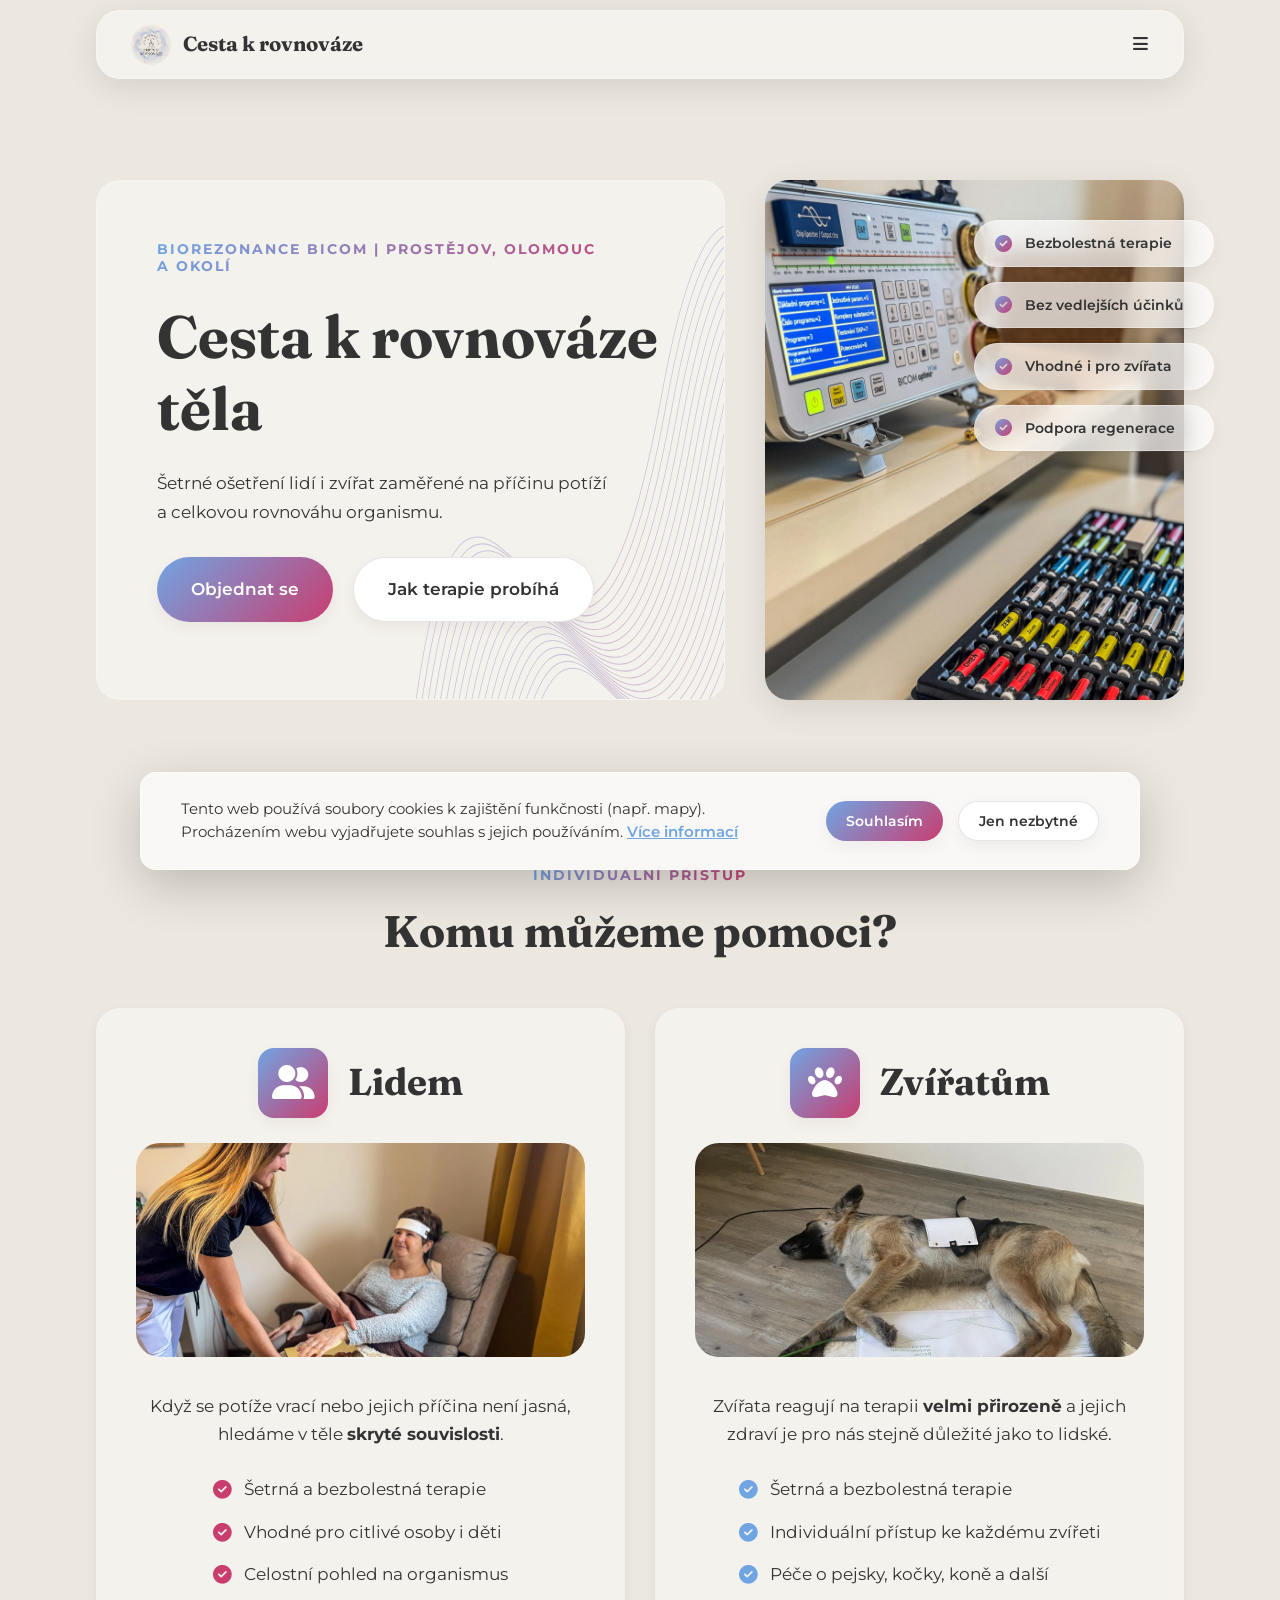
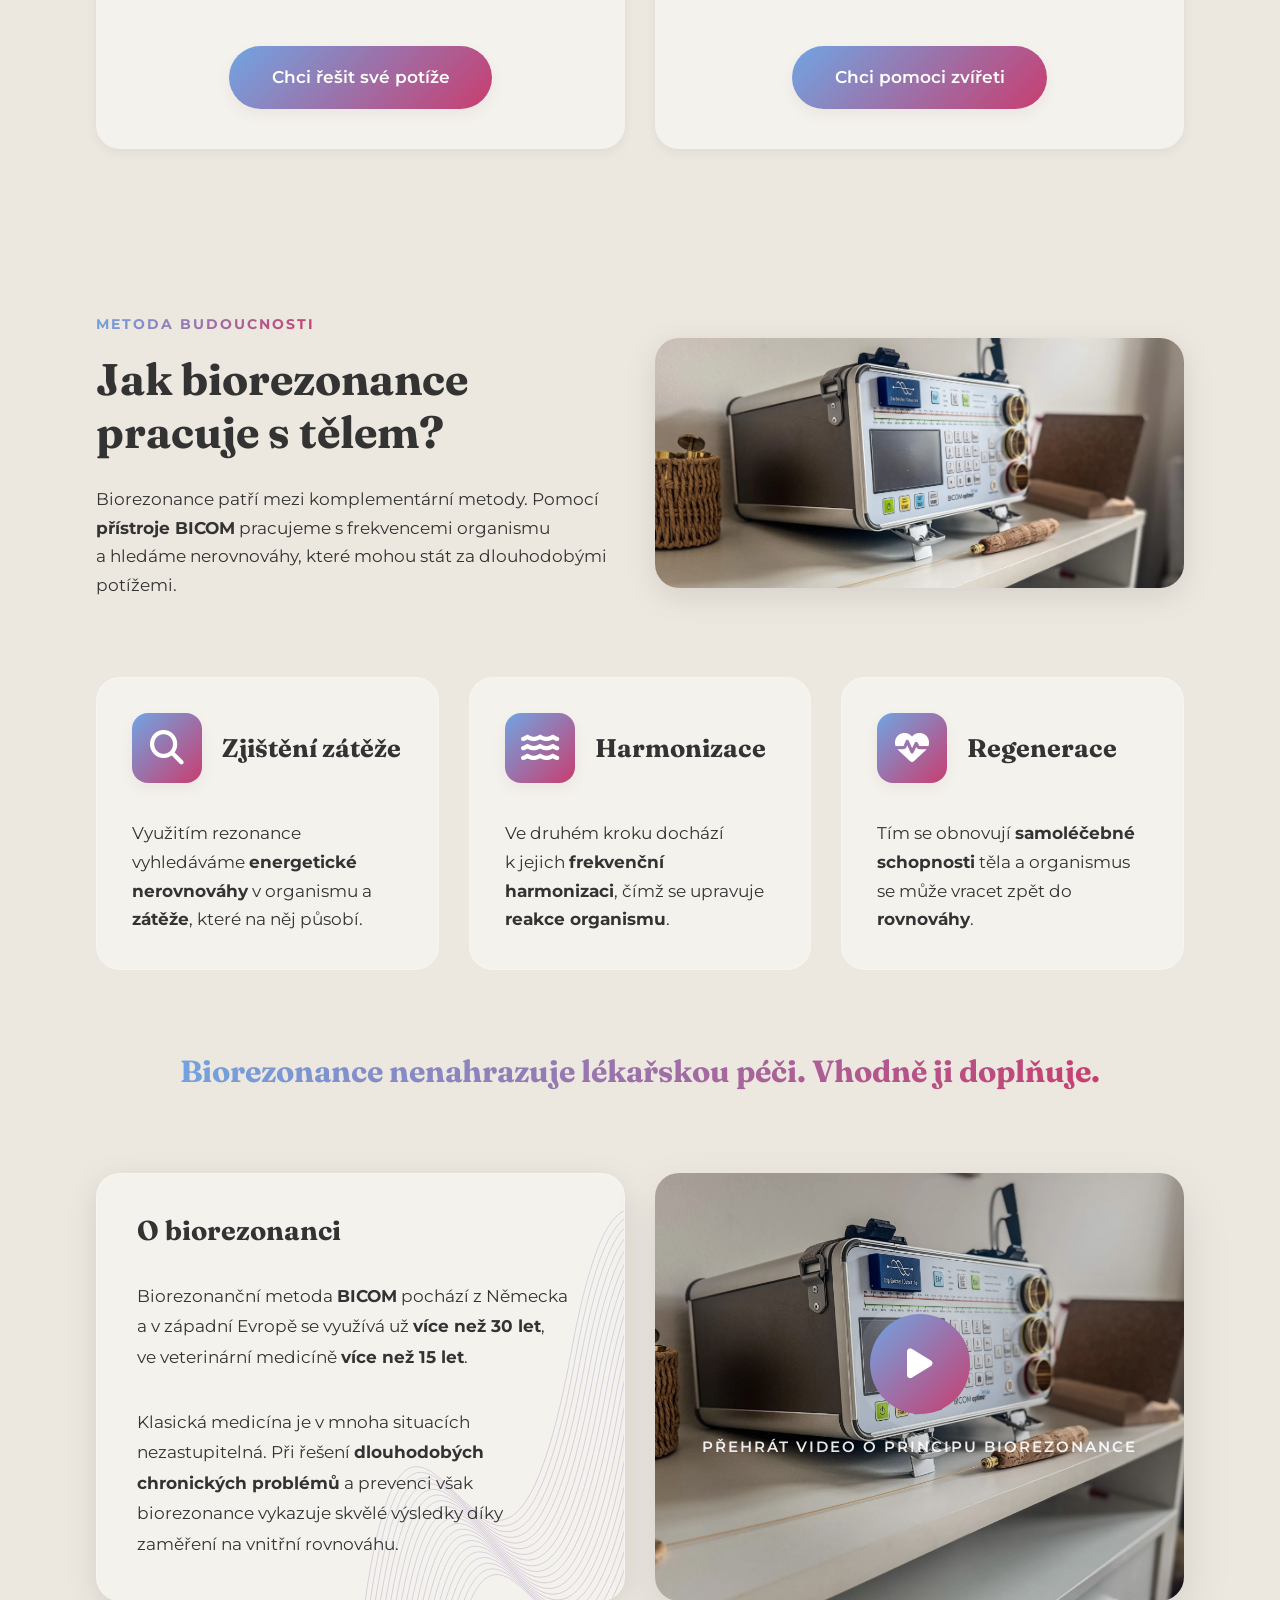
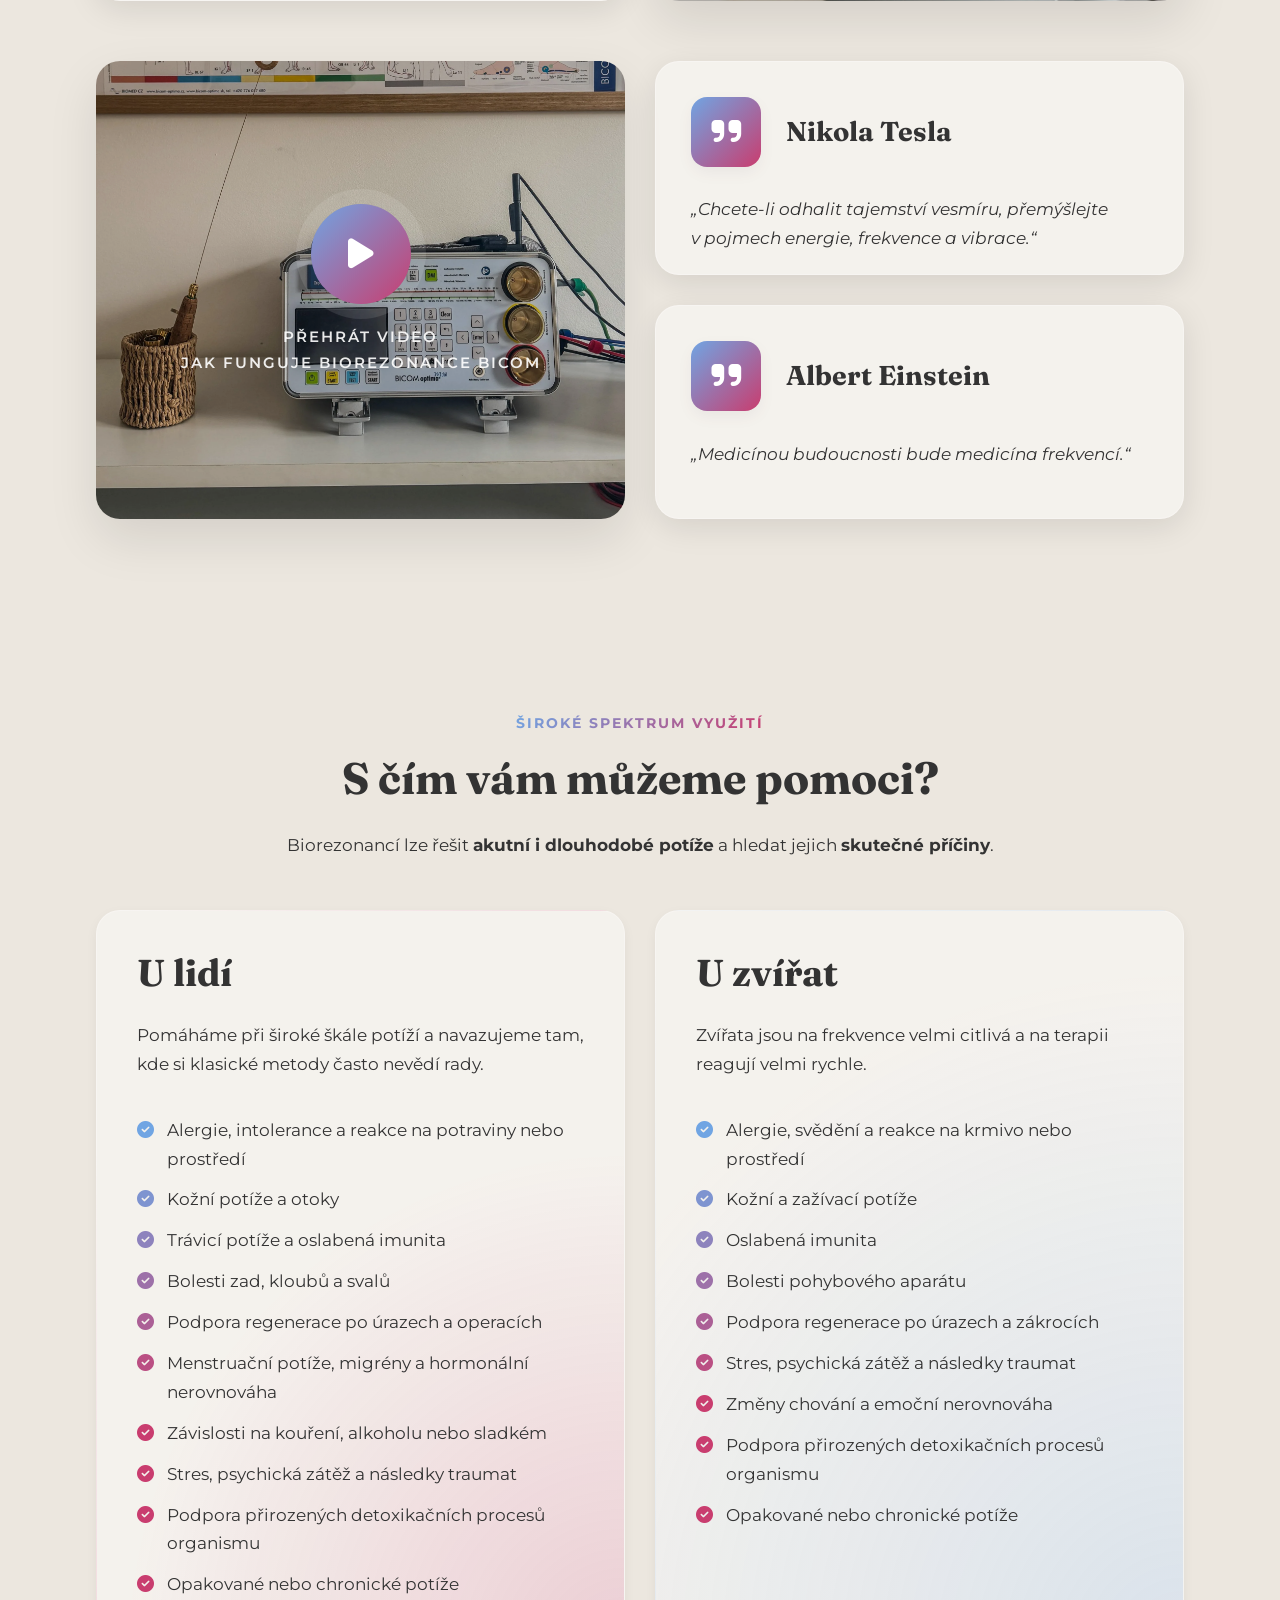
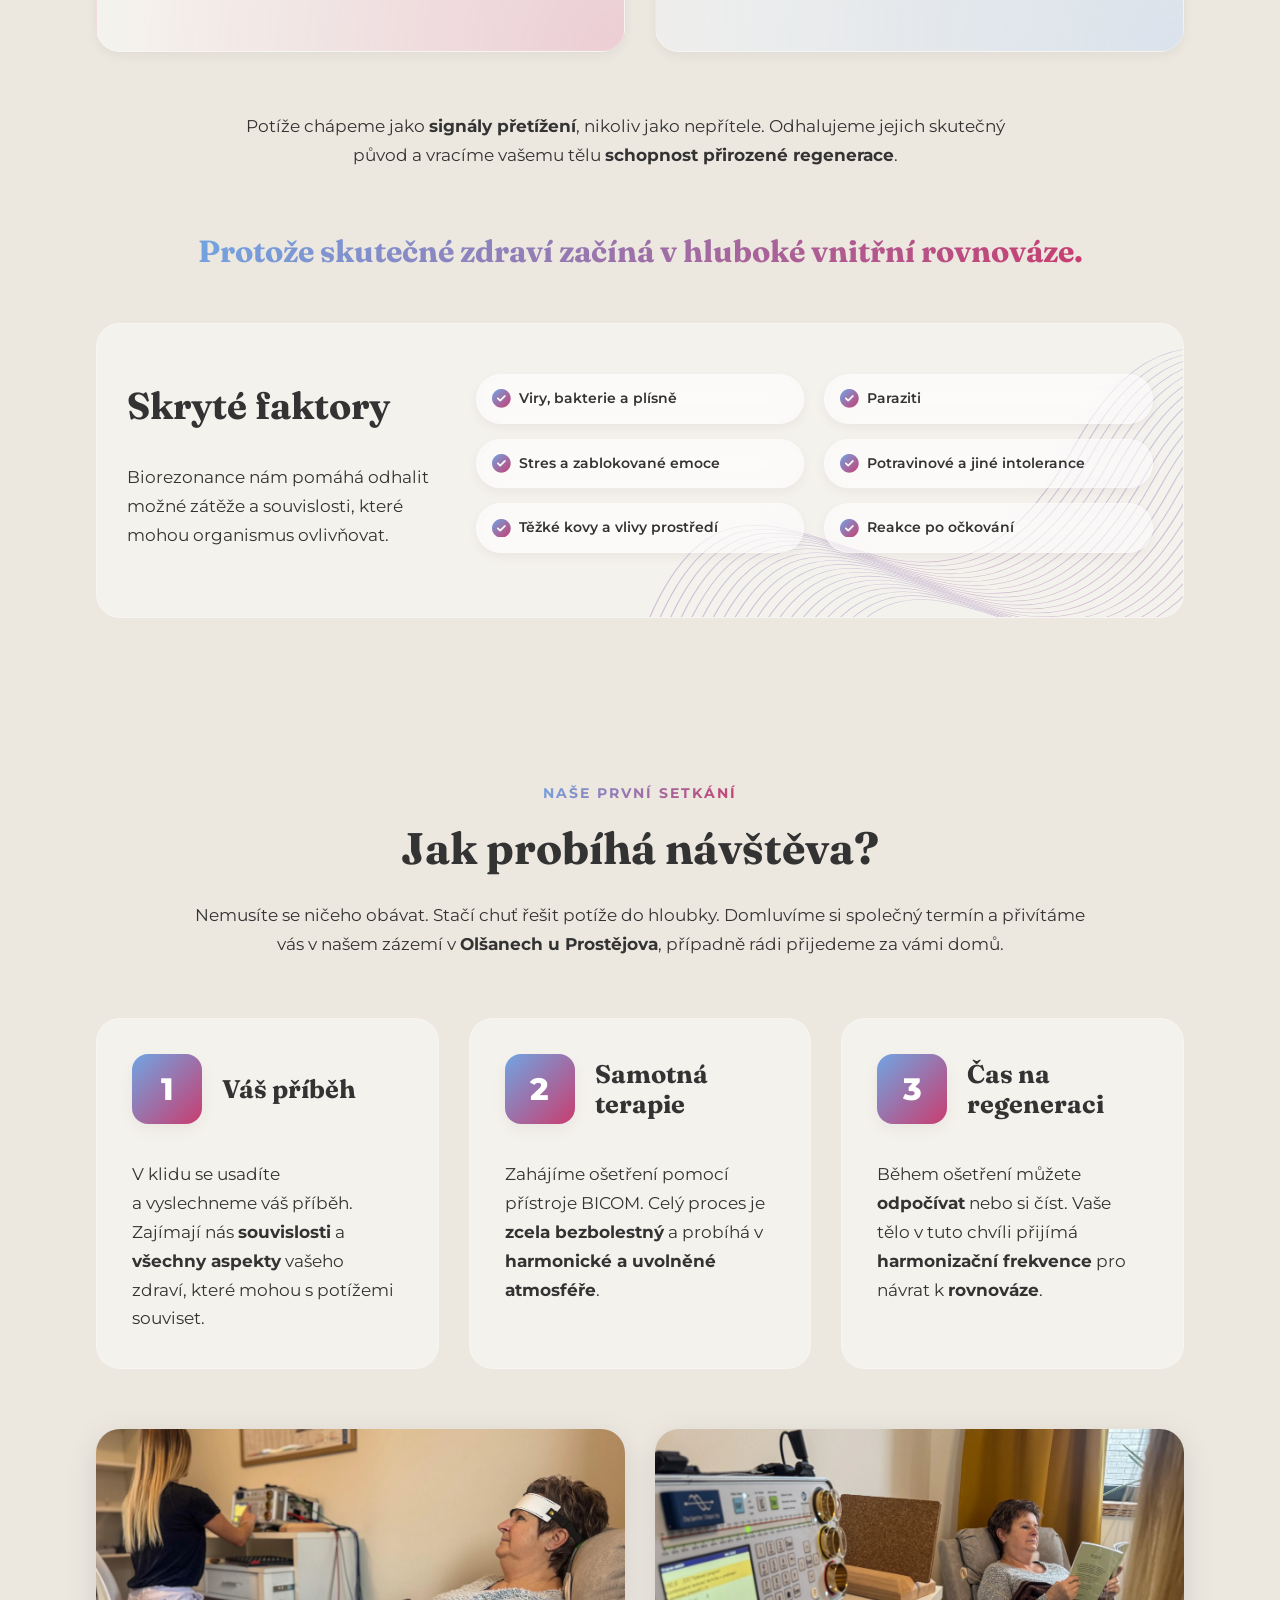
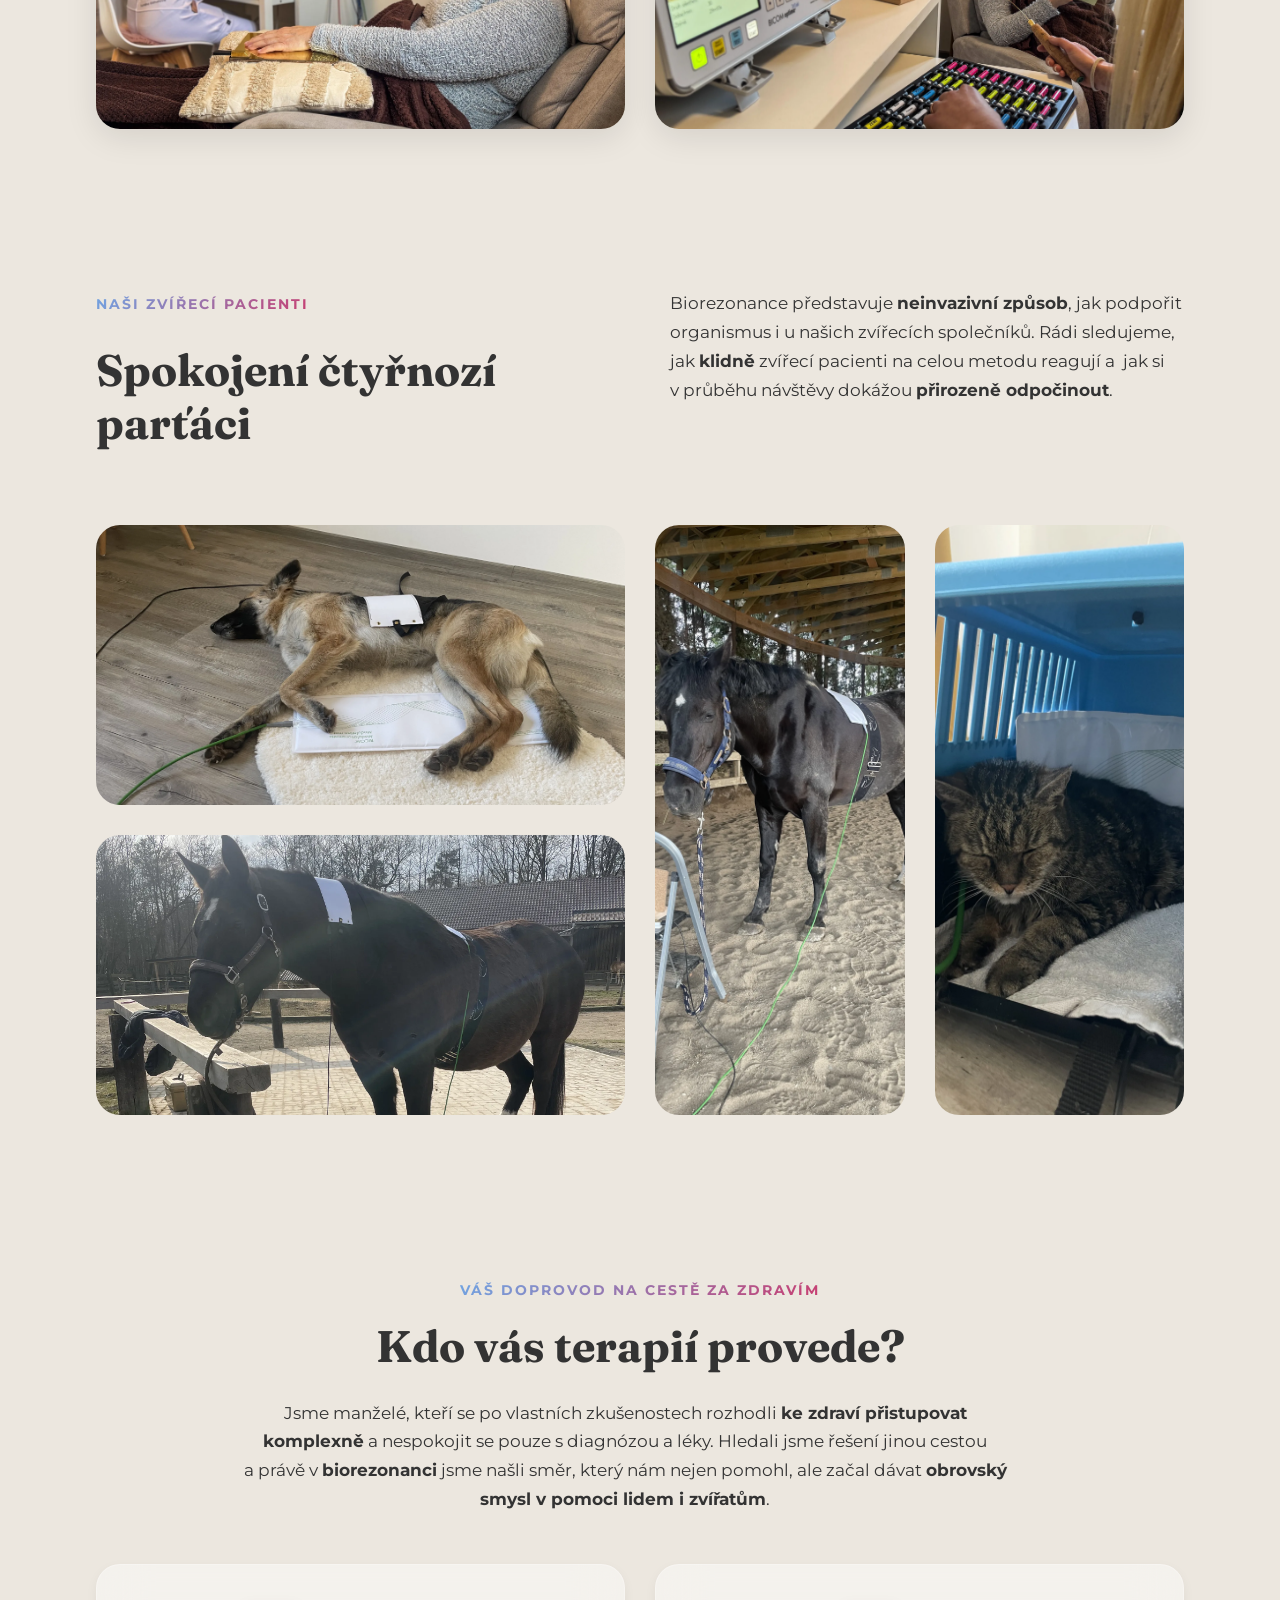
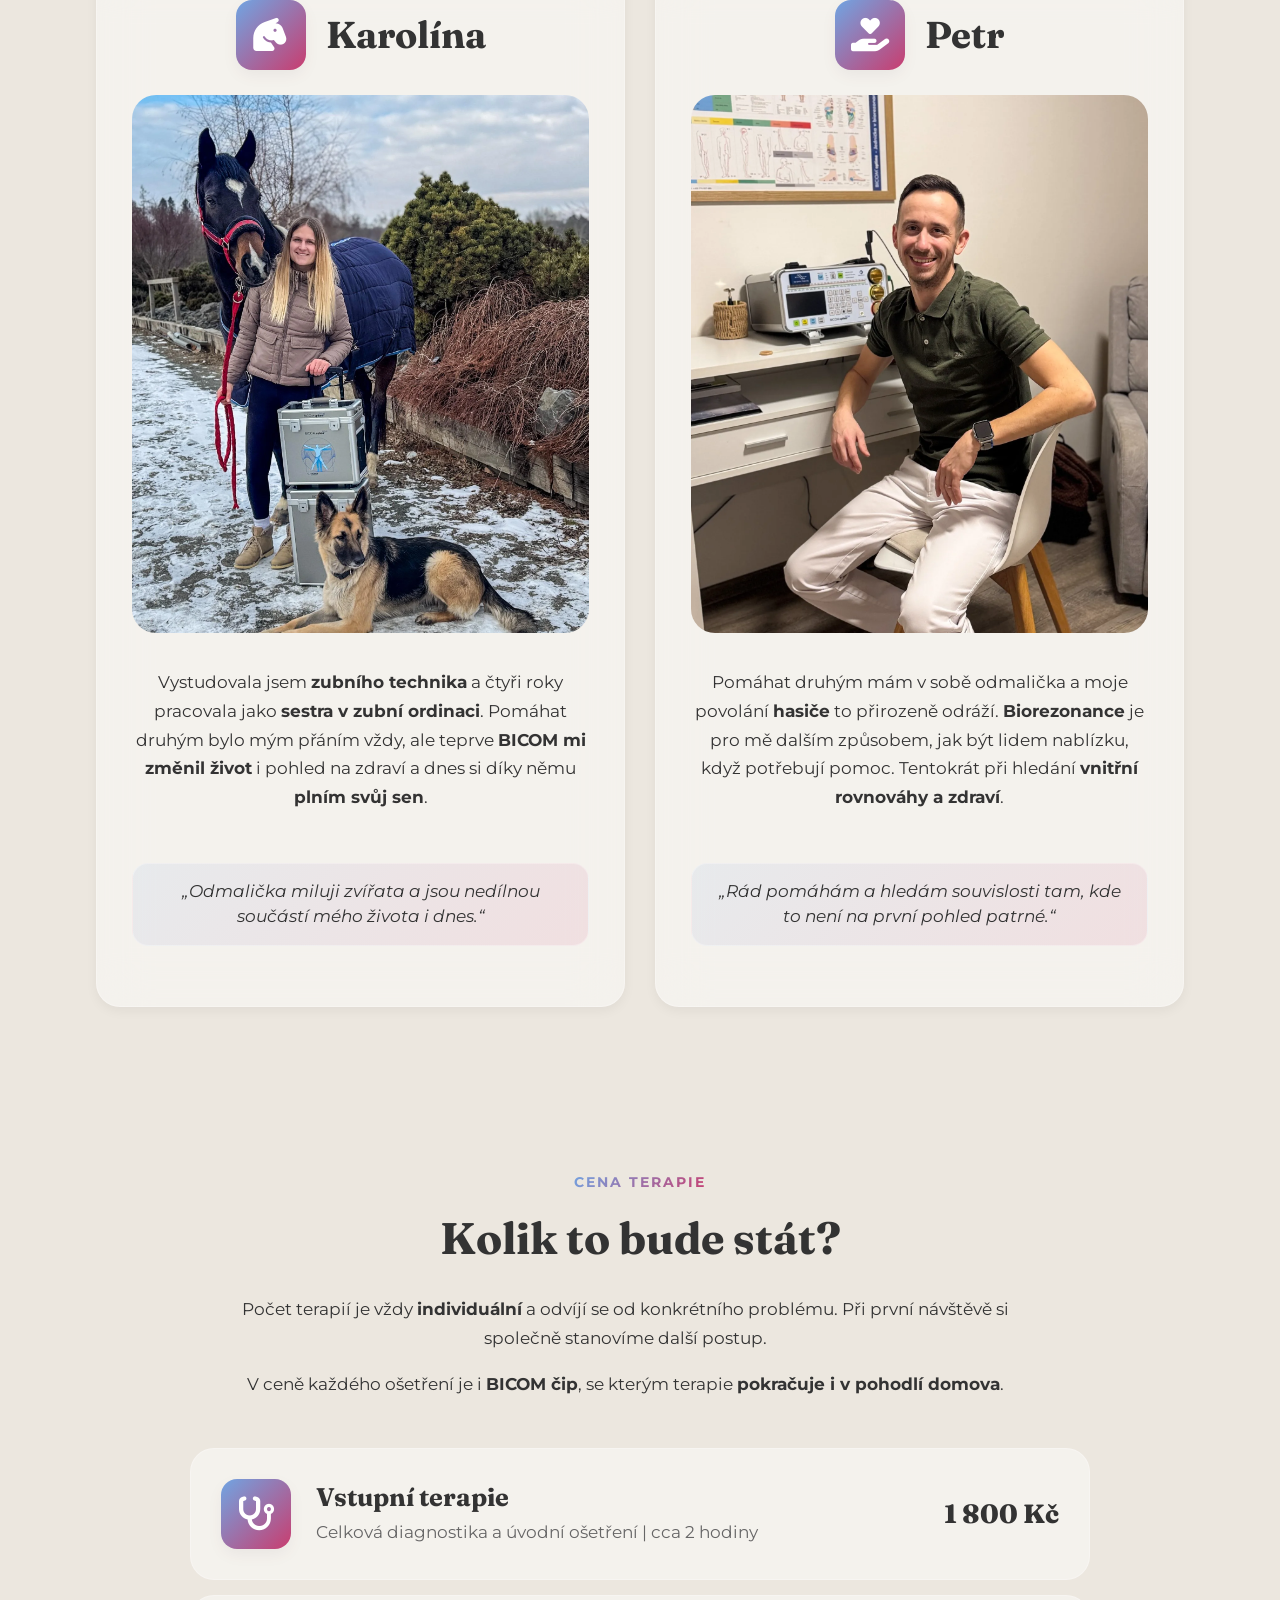
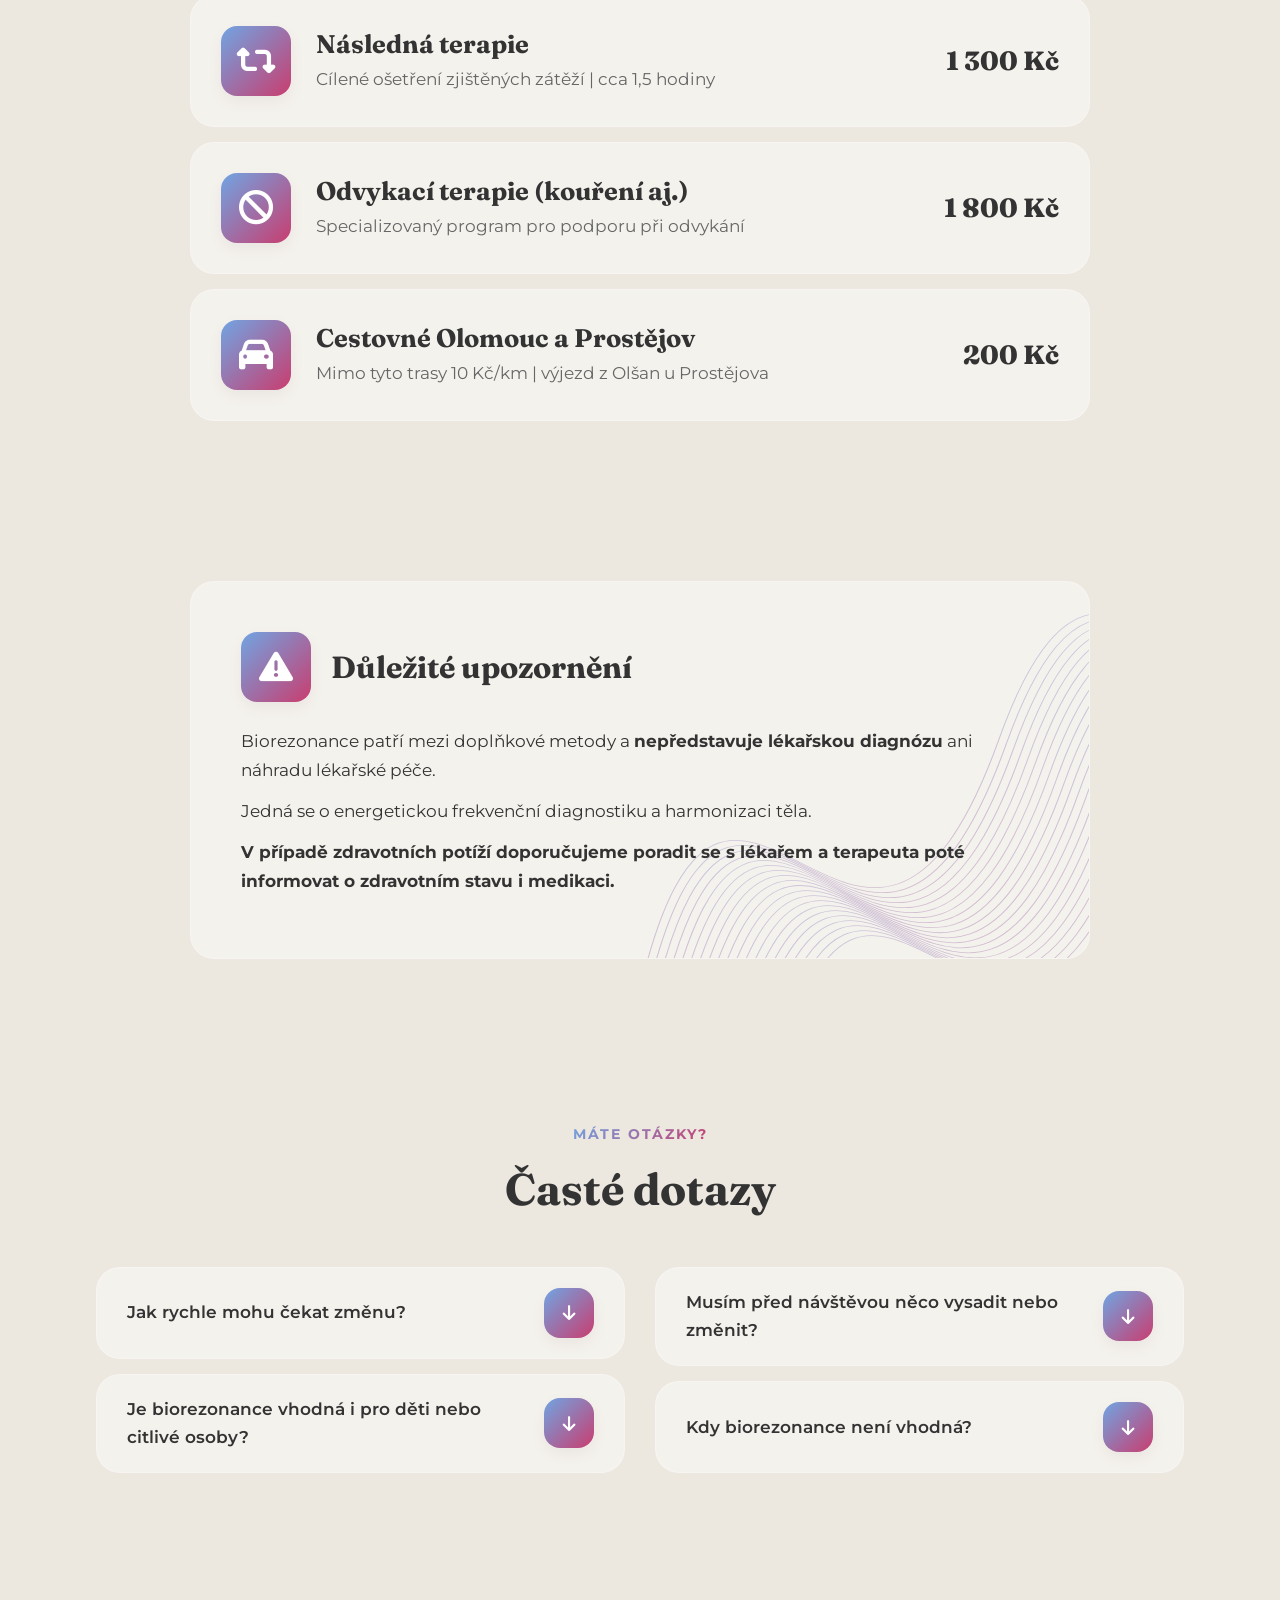
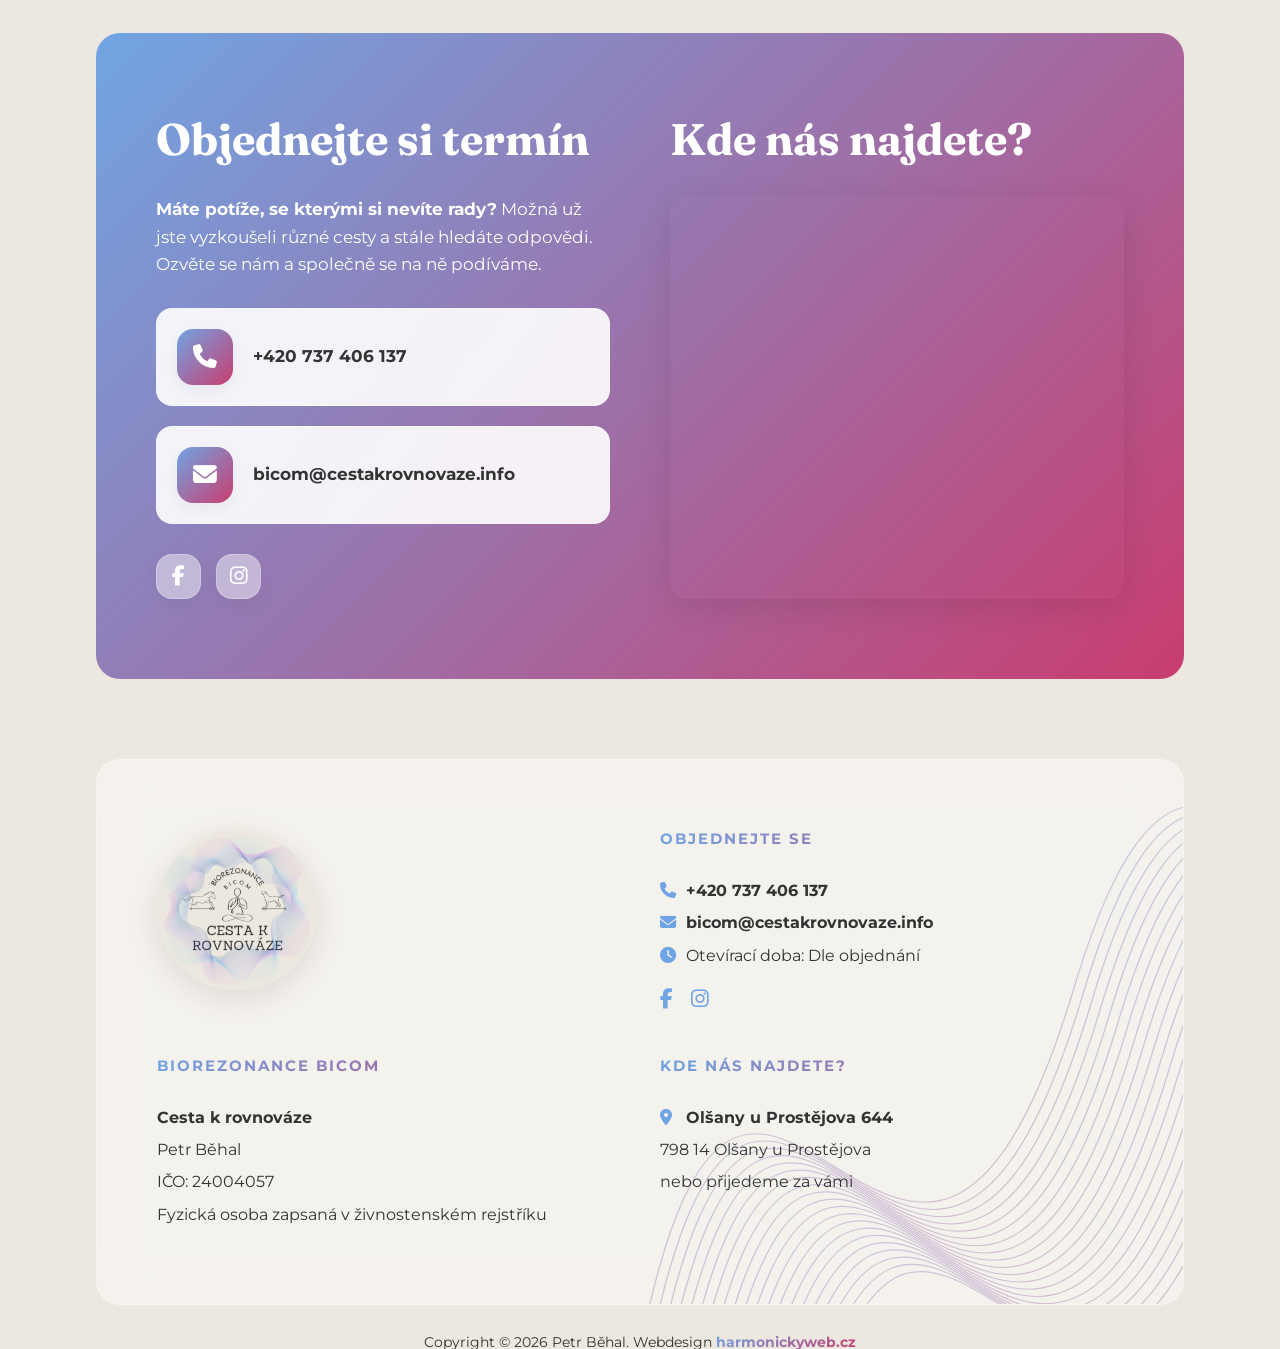
==== commit 29709e58: "Verze 2-4 detaily" ====
--- a/index.html
+++ b/index.html
@@ -7,7 +7,6 @@
     <title>Biorezonance BICOM | Cesta k rovnováze těla - Prostějov, Olomouc</title>
     <meta name="description"
         content="Šetrné ošetření lidí i zvířat pomocí biorezonance BICOM. Zaměřujeme se na příčinu potíží a celkovou rovnováhu organismu v Olšanech u Prostějova.">
-    <meta name="robots" content="noindex, nofollow">
 
     <!-- Open Graph -->
     <meta property="og:title" content="Biorezonance BICOM | Cesta k rovnováze těla">
@@ -97,7 +96,7 @@
         <nav class="pill-nav glass">
             <a href="#home" class="logo">
                 <img src="Obrazky/biorezonance-logo.jpg" alt="Biorezonance Logo">
-                <span>Cesta k rovnováze</span>
+                <span>Cesta k&nbsp;rovnováze</span>
             </a>
 
             <ul class="nav-links" id="mainNav">
@@ -122,9 +121,9 @@
             <div class="hero-grid">
                 <div class="hero-content glass animate-fade-in" style="animation-delay: 0.2s;">
                     <h1 class="sub-heading" style="margin-top:0;">Biorezonance BICOM <span
-                            class="sub-heading-sep">|</span> <span class="sub-heading-loc">Prostějov, Olomouc a
-                            okolí</span></h1>
-                    <h2 class="hero-main-title">Cesta k rovnováze těla</h2>
+                            class="sub-heading-sep">|</span> <span class="sub-heading-loc">Prostějov, Olomouc
+                            a&nbsp;okolí</span></h1>
+                    <h2 class="hero-main-title">Cesta k&nbsp;rovnováze těla</h2>
                     <p>Šetrné ošetření lidí i&nbsp;zvířat zaměřené na&nbsp;příčinu potíží a&nbsp;celkovou rovnováhu
                         organismu.</p>
 
@@ -171,7 +170,7 @@
                     </div>
                     <div class="card-image-container">
                         <div class="card-image-wrapper">
-                            <img src="Obrazky/biorezonance-3.webp" alt="Péče o lidi">
+                            <img src="Obrazky/biorezonance-3.webp" alt="Péče o lidi" loading="lazy">
                         </div>
                     </div>
                     <div class="card-content">
@@ -192,7 +191,7 @@
                     </div>
                     <div class="card-image-container">
                         <div class="card-image-wrapper">
-                            <img src="Obrazky/Fotogalerie/biorezonance-pes.webp" alt="Péče o zvířata">
+                            <img src="Obrazky/Fotogalerie/biorezonance-pes.webp" alt="Péče o zvířata" loading="lazy">
                         </div>
                     </div>
                     <div class="card-content">
@@ -215,10 +214,10 @@
             <div class="split-layout">
                 <div class="content">
                     <span class="sub-heading">Metoda budoucnosti</span>
-                    <h2>Jak biorezonance pracuje s tělem?</h2>
+                    <h2>Jak biorezonance pracuje s&nbsp;tělem?</h2>
                     <p>Biorezonance patří mezi komplementární metody. Pomocí <strong>přístroje BICOM</strong> pracujeme
-                        s frekvencemi
-                        organismu a hledáme nerovnováhy, které mohou stát za dlouhodobými potížemi.</p>
+                        s&nbsp;frekvencemi
+                        organismu a&nbsp;hledáme nerovnováhy, které mohou stát za dlouhodobými potížemi.</p>
                 </div>
                 <div class="image-area plain-image">
                     <img src="Obrazky/biorezonance-4.webp" alt="Přístroj BICOM" class="rounded-img" loading="lazy">
@@ -236,7 +235,7 @@
                                 </div>
                                 <h3>Zjištění zátěže</h3>
                             </div>
-                            <p>Využitím rezonance vyhledáváme <strong>energetické nerovnováhy</strong> v organismu a
+                            <p>Využitím rezonance vyhledáváme <strong>energetické nerovnováhy</strong> v&nbsp;organismu a
                                 <strong>zátěže</strong>, které na něj
                                 působí.
                             </p>
@@ -254,7 +253,7 @@
                                 </div>
                                 <h3>Harmonizace</h3>
                             </div>
-                            <p>Ve druhém kroku dochází k jejich <strong>frekvenční harmonizaci</strong>, čímž se
+                            <p>Ve druhém kroku dochází k&nbsp;jejich <strong>frekvenční harmonizaci</strong>, čímž se
                                 upravuje <strong>reakce
                                     organismu</strong>.</p>
                         </div>
@@ -271,7 +270,7 @@
                                 </div>
                                 <h3>Regenerace</h3>
                             </div>
-                            <p>Tím se obnovují <strong>samoléčebné schopnosti</strong> těla a organismus se může vracet
+                            <p>Tím se obnovují <strong>samoléčebné schopnosti</strong> těla a&nbsp;organismus se může vracet
                                 zpět do
                                 <strong>rovnováhy</strong>.
                             </p>
@@ -308,7 +307,7 @@
                             </div>
                             <span>Přehrát video o&nbsp;principu biorezonance</span>
                         </div>
-                        <img src="Obrazky/biorezonance-4.webp" alt="Video náhled" class="video-thumbnail">
+                        <img src="Obrazky/biorezonance-4.webp" alt="Video náhled" class="video-thumbnail" loading="lazy">
                     </a>
                 </div>
             </div>
@@ -323,7 +322,8 @@
                             </div>
                             <span>Přehrát video<br>Jak funguje biorezonance Bicom</span>
                         </div>
-                        <img src="Obrazky/biorezonance-6.webp" alt="Přístroj BICOM v ordinaci" class="video-thumbnail">
+                        <img src="Obrazky/biorezonance-6.webp" alt="Přístroj BICOM v ordinaci" class="video-thumbnail"
+                            loading="lazy">
                     </a>
                 </div>
                 <div class="quotes-container quotes-container-stacked animate-fade-in" style="animation-delay: 0.2s;">
@@ -362,38 +362,38 @@
         <section id="pomoc" class="services-list container section-padding text-center" style="margin-top: 60px;">
             <span class="sub-heading">Široké spektrum využití</span>
             <h2>S čím vám můžeme pomoci?</h2>
-            <p class="text-center">Biorezonancí lze řešit <strong>akutní i dlouhodobé potíže</strong> a hledat jejich
+            <p class="text-center">Biorezonancí lze řešit <strong>akutní i&nbsp;dlouhodobé potíže</strong> a&nbsp;hledat jejich
                 <strong>skutečné příčiny</strong>.
             </p>
 
             <div class="bento-grid">
                 <div class="bento-item glass animate-fade-in">
                     <h3>U lidí</h3>
-                    <p>Pomáháme při široké škále potíží a navazujeme tam, kde si klasické metody často nevědí rady.</p>
+                    <p>Pomáháme při široké škále potíží a&nbsp;navazujeme tam, kde si klasické metody často nevědí rady.</p>
                     <ul class="check-list">
-                        <li>Alergie, intolerance a reakce na potraviny nebo prostředí</li>
-                        <li>Kožní potíže a otoky</li>
-                        <li>Trávicí potíže a oslabená imunita</li>
-                        <li>Bolesti zad, kloubů a svalů</li>
-                        <li>Podpora regenerace po úrazech a operacích</li>
-                        <li>Menstruační potíže, migrény a hormonální nerovnováha</li>
+                        <li>Alergie, intolerance a&nbsp;reakce na potraviny nebo prostředí</li>
+                        <li>Kožní potíže a&nbsp;otoky</li>
+                        <li>Trávicí potíže a&nbsp;oslabená imunita</li>
+                        <li>Bolesti zad, kloubů a&nbsp;svalů</li>
+                        <li>Podpora regenerace po úrazech a&nbsp;operacích</li>
+                        <li>Menstruační potíže, migrény a&nbsp;hormonální nerovnováha</li>
                         <li>Závislosti na kouření, alkoholu nebo sladkém</li>
-                        <li>Stres, psychická zátěž a následky traumat</li>
+                        <li>Stres, psychická zátěž a&nbsp;následky traumat</li>
                         <li>Podpora přirozených detoxikačních procesů organismu</li>
                         <li>Opakované nebo chronické potíže</li>
                     </ul>
                 </div>
                 <div class="bento-item glass animate-fade-in" style="animation-delay: 0.2s;">
                     <h3>U zvířat</h3>
-                    <p>Zvířata jsou na frekvence velmi citlivá a na terapii reagují velmi rychle.</p>
+                    <p>Zvířata jsou na frekvence velmi citlivá a&nbsp;na terapii reagují velmi rychle.</p>
                     <ul class="check-list">
-                        <li>Alergie, svědění a reakce na krmivo nebo prostředí</li>
-                        <li>Kožní a zažívací potíže</li>
+                        <li>Alergie, svědění a&nbsp;reakce na krmivo nebo prostředí</li>
+                        <li>Kožní a&nbsp;zažívací potíže</li>
                         <li>Oslabená imunita</li>
                         <li>Bolesti pohybového aparátu</li>
-                        <li>Podpora regenerace po úrazech a zákrocích</li>
-                        <li>Stres, psychická zátěž a následky traumat</li>
-                        <li>Změny chování a emoční nerovnováha</li>
+                        <li>Podpora regenerace po úrazech a&nbsp;zákrocích</li>
+                        <li>Stres, psychická zátěž a&nbsp;následky traumat</li>
+                        <li>Změny chování a&nbsp;emoční nerovnováha</li>
                         <li>Podpora přirozených detoxikačních procesů organismu</li>
                         <li>Opakované nebo chronické potíže</li>
                     </ul>
@@ -403,30 +403,30 @@
             <div class="text-center animate-fade-in"
                 style="margin-top: 60px; margin-bottom: 30px; max-width: 800px; margin-left: auto; margin-right: auto;">
                 <p>Potíže chápeme jako <strong>signály přetížení</strong>, nikoliv jako nepřítele. Odhalujeme jejich
-                    skutečný původ a vracíme vašemu tělu <strong>schopnost přirozené regenerace</strong>.</p>
+                    skutečný původ a&nbsp;vracíme vašemu tělu <strong>schopnost přirozené regenerace</strong>.</p>
             </div>
 
             <div class="disclaimer-bar animate-fade-in" style="margin-top: 60px; margin-bottom: 40px;">
-                <p>Protože skutečné zdraví začíná v hluboké vnitřní rovnováze.</p>
+                <p>Protože skutečné zdraví začíná v&nbsp;hluboké vnitřní rovnováze.</p>
             </div>
 
             <div class="connections-belt glass animate-fade-in">
                 <div class="belt-header">
                     <span class="sub-heading">Skryté faktory</span>
-                    <p>Biorezonance nám pomáhá odhalit možné zátěže a souvislosti, které mohou organismus ovlivňovat.</p>
+                    <p>Biorezonance nám pomáhá odhalit možné zátěže a&nbsp;souvislosti, které mohou organismus ovlivňovat.</p>
                 </div>
                 <div class="belt-column">
                     <div class="belt-item">
                         <i class="fa-solid fa-circle-check"></i>
-                        <span>Viry, bakterie a plísně</span>
+                        <span>Viry, bakterie a&nbsp;plísně</span>
                     </div>
                     <div class="belt-item">
                         <i class="fa-solid fa-circle-check"></i>
-                        <span>Stres a zablokované emoce</span>
+                        <span>Stres a&nbsp;zablokované emoce</span>
                     </div>
                     <div class="belt-item">
                         <i class="fa-solid fa-circle-check"></i>
-                        <span>Těžké kovy a vlivy prostředí</span>
+                        <span>Těžké kovy a&nbsp;vlivy prostředí</span>
                     </div>
                 </div>
                 <div class="belt-column">
@@ -436,7 +436,7 @@
                     </div>
                     <div class="belt-item">
                         <i class="fa-solid fa-circle-check"></i>
-                        <span>Potravinové a jiné intolerance</span>
+                        <span>Potravinové a&nbsp;jiné intolerance</span>
                     </div>
                     <div class="belt-item">
                         <i class="fa-solid fa-circle-check"></i>
@@ -454,8 +454,8 @@
             <h2>Jak probíhá návštěva?</h2>
 
             <p class="text-center" style="max-width: 900px; margin: 0 auto 50px;">
-                Nemusíte se ničeho obávat. Stačí chuť řešit potíže do hloubky. Domluvíme si společný termín a přivítáme
-                vás v našem zázemí v <strong>Olšanech u Prostějova</strong>, případně rádi přijedeme za vámi domů.
+                Nemusíte se ničeho obávat. Stačí chuť řešit potíže do hloubky. Domluvíme si společný termín a&nbsp;přivítáme
+                vás v&nbsp;našem zázemí v <strong>Olšanech u&nbsp;Prostějova</strong>, případně rádi přijedeme za vámi domů.
             </p>
 
             <div class="process-grid">
@@ -467,9 +467,9 @@
                                 <div class="process-num-box">1</div>
                                 <h3>Váš příběh</h3>
                             </div>
-                            <p>V klidu se usadíte a vyslechneme váš příběh. Zajímají nás <strong>souvislosti</strong> a
+                            <p>V&nbsp;klidu se usadíte a&nbsp;vyslechneme váš příběh. Zajímají nás <strong>souvislosti</strong> a
                                 <strong>všechny aspekty</strong> vašeho
-                                zdraví, které mohou s potížemi souviset.
+                                zdraví, které mohou s&nbsp;potížemi souviset.
                             </p>
                         </div>
                     </div>
@@ -484,8 +484,8 @@
                                 <h3>Samotná terapie</h3>
                             </div>
                             <p>Zahájíme ošetření pomocí přístroje BICOM. Celý proces je <strong>zcela
-                                    bezbolestný</strong> a probíhá v
-                                <strong>harmonické a uvolněné atmosféře</strong>.
+                                    bezbolestný</strong> a&nbsp;probíhá v
+                                <strong>harmonické a&nbsp;uvolněné atmosféře</strong>.
                             </p>
                         </div>
                     </div>
@@ -499,7 +499,7 @@
                                 <div class="process-num-box">3</div>
                                 <h3>Čas na regeneraci</h3>
                             </div>
-                            <p>Během ošetření můžete <strong>odpočívat</strong> nebo si číst. Vaše tělo v tuto chvíli
+                            <p>Během ošetření můžete <strong>odpočívat</strong> nebo si číst. Vaše tělo v&nbsp;tuto chvíli
                                 přijímá
                                 <strong>harmonizační frekvence</strong> pro návrat k <strong>rovnováze</strong>.
                             </p>
@@ -528,10 +528,10 @@
                     <h2>Spokojení čtyřnozí parťáci</h2>
                 </div>
                 <div class="header-right">
-                    <p>Biorezonance představuje <strong>neinvazivní způsob</strong>, jak podpořit organismus i u našich
+                    <p>Biorezonance představuje <strong>neinvazivní způsob</strong>, jak podpořit organismus i&nbsp;u&nbsp;našich
                         zvířecích
                         společníků. Rádi sledujeme, jak <strong>klidně</strong> zvířecí pacienti na celou metodu reagují a
-                        jak si v průběhu návštěvy dokážou <strong>přirozeně odpočinout</strong>.</p>
+                        jak si v&nbsp;průběhu návštěvy dokážou <strong>přirozeně odpočinout</strong>.</p>
                 </div>
             </div>
             <div class="gallery-bento">
@@ -573,9 +573,9 @@
                 <span class="sub-heading">Váš doprovod na cestě za zdravím</span>
                 <h2>Kdo vás terapií provede?</h2>
                 <p style="margin-top: 20px;">Jsme manželé, kteří se po vlastních zkušenostech rozhodli <strong>ke zdraví
-                        přistupovat komplexně</strong> a nespokojit se pouze s diagnózou a léky. Hledali jsme řešení
-                    jinou cestou a právě v <strong>biorezonanci</strong> jsme našli směr, který nám nejen pomohl, ale
-                    začal dávat <strong>obrovský smysl v pomoci lidem i zvířatům</strong>.</p>
+                        přistupovat komplexně</strong> a&nbsp;nespokojit se pouze s&nbsp;diagnózou a&nbsp;léky. Hledali jsme řešení
+                    jinou cestou a&nbsp;právě v <strong>biorezonanci</strong> jsme našli směr, který nám nejen pomohl, ale
+                    začal dávat <strong>obrovský smysl v&nbsp;pomoci lidem i&nbsp;zvířatům</strong>.</p>
             </div>
 
             <div class="team-grid">
@@ -589,16 +589,17 @@
                     </div>
                     <div class="card-image-container">
                         <div class="team-portrait-mask team-portrait-mask--tall">
-                            <img src="Obrazky/karolina.webp" alt="Karolína s koněm, psem a přístrojem BICOM">
+                            <img src="Obrazky/karolina.webp" alt="Karolína s koněm, psem a přístrojem BICOM"
+                                loading="lazy">
                         </div>
                     </div>
                     <div class="card-content">
-                        <p>Vystudovala jsem <strong>zubního technika</strong> a čtyři roky pracovala jako
-                            <strong>sestra v zubní ordinaci</strong>. Pomáhat druhým bylo mým přáním vždy, ale teprve
-                            <strong>BICOM mi změnil život</strong> i pohled na zdraví a dnes si díky němu <strong>plním
+                        <p>Vystudovala jsem <strong>zubního technika</strong> a&nbsp;čtyři roky pracovala jako
+                            <strong>sestra v&nbsp;zubní ordinaci</strong>. Pomáhat druhým bylo mým přáním vždy, ale teprve
+                            <strong>BICOM mi změnil život</strong> i&nbsp;pohled na zdraví a&nbsp;dnes si díky němu <strong>plním
                                 svůj sen</strong>.
                         </p>
-                        <p class="team-quote">„Odmalička miluji zvířata a jsou nedílnou součástí mého života i dnes.“
+                        <p class="team-quote">„Odmalička miluji zvířata a&nbsp;jsou nedílnou součástí mého života i&nbsp;dnes.“
                         </p>
                     </div>
                 </div>
@@ -613,16 +614,17 @@
                     </div>
                     <div class="card-image-container">
                         <div class="team-portrait-mask team-portrait-mask--tall">
-                            <img src="Obrazky/petr.webp" alt="Petr s přístrojem BICOM" style="object-position: center center;">
+                            <img src="Obrazky/petr.webp" alt="Petr s přístrojem BICOM"
+                                style="object-position: center center;" loading="lazy">
                         </div>
                     </div>
                     <div class="card-content">
-                        <p>Pomáhat druhým mám v sobě odmalička a moje povolání <strong>hasiče</strong> to přirozeně
+                        <p>Pomáhat druhým mám v&nbsp;sobě odmalička a&nbsp;moje povolání <strong>hasiče</strong> to přirozeně
                             odráží.
                             <strong>Biorezonance</strong> je pro mě dalším způsobem, jak být lidem nablízku, když
-                            potřebují pomoc. Tentokrát při hledání <strong>vnitřní rovnováhy a zdraví</strong>.
+                            potřebují pomoc. Tentokrát při hledání <strong>vnitřní rovnováhy a&nbsp;zdraví</strong>.
                         </p>
-                        <p class="team-quote">„Rád pomáhám a hledám souvislosti tam, kde to není na první pohled
+                        <p class="team-quote">„Rád pomáhám a&nbsp;hledám souvislosti tam, kde to není na první pohled
                             patrné.“</p>
                     </div>
                 </div>
@@ -634,10 +636,10 @@
             <span class="sub-heading">Cena terapie</span>
             <h2>Kolik to bude stát?</h2>
             <div style="max-width: 800px; margin: 30px auto 50px;">
-                <p>Počet terapií je vždy <strong>individuální</strong> a odvíjí se od konkrétního problému. Při první
+                <p>Počet terapií je vždy <strong>individuální</strong> a&nbsp;odvíjí se od konkrétního problému. Při první
                     návštěvě si společně stanovíme další postup.</p>
                 <p style="margin-top: 15px;">V ceně každého ošetření je i <strong>BICOM čip</strong>, se kterým
-                    terapie <strong>pokračuje i v pohodlí domova</strong>.</p>
+                    terapie <strong>pokračuje i&nbsp;v&nbsp;pohodlí domova</strong>.</p>
             </div>
 
             <div class="pricing-cards">
@@ -647,10 +649,10 @@
                         <i class="fa-solid fa-stethoscope"></i>
                         <div class="price-info">
                             <h3>Vstupní terapie</h3>
-                            <p>Celková diagnostika a úvodní ošetření | cca 2 hodiny</p>
-                        </div>
-                    </div>
-                    <div class="price-value">1 800 Kč</div>
+                            <p>Celková diagnostika a&nbsp;úvodní ošetření | cca 2 hodiny</p>
+                        </div>
+                    </div>
+                    <div class="price-value">1&nbsp;800&nbsp;Kč</div>
                 </div>
 
                 <!-- Následná terapie -->
@@ -662,7 +664,7 @@
                             <p>Cílené ošetření zjištěných zátěží | cca 1,5 hodiny</p>
                         </div>
                     </div>
-                    <div class="price-value">1 300 Kč</div>
+                    <div class="price-value">1&nbsp;300&nbsp;Kč</div>
                 </div>
 
                 <!-- Odvykací terapie -->
@@ -674,7 +676,7 @@
                             <p>Specializovaný program pro podporu při odvykání</p>
                         </div>
                     </div>
-                    <div class="price-value">1 800 Kč</div>
+                    <div class="price-value">1&nbsp;800&nbsp;Kč</div>
                 </div>
 
                 <!-- Cestovné -->
@@ -682,11 +684,11 @@
                     <div class="price-item-left">
                         <i class="fa-solid fa-car"></i>
                         <div class="price-info">
-                            <h3>Cestovné Olomouc a Prostějov</h3>
-                            <p>Mimo tyto trasy 10 Kč/km | výjezd z Olšan u Prostějova</p>
-                        </div>
-                    </div>
-                    <div class="price-value">200 Kč</div>
+                            <h3>Cestovné Olomouc a&nbsp;Prostějov</h3>
+                            <p>Mimo tyto trasy 10&nbsp;Kč/km | výjezd z Olšan u Prostějova</p>
+                        </div>
+                    </div>
+                    <div class="price-value">200&nbsp;Kč</div>
                 </div>
             </div>
         </section>
@@ -704,9 +706,9 @@
                     <p>Biorezonance patří mezi doplňkové metody a <strong>nepředstavuje lékařskou diagnózu</strong> ani
                         náhradu lékařské
                         péče.</p>
-                    <p>Jedná se o energetickou frekvenční diagnostiku a harmonizaci těla.</p>
-                    <p><strong>V případě zdravotních potíží doporučujeme poradit se s lékařem a terapeuta poté
-                            informovat o zdravotním stavu i medikaci.</strong></p>
+                    <p>Jedná se o&nbsp;energetickou frekvenční diagnostiku a&nbsp;harmonizaci těla.</p>
+                    <p><strong>V&nbsp;případě zdravotních potíží doporučujeme poradit se s&nbsp;lékařem a&nbsp;terapeuta poté
+                            informovat o&nbsp;zdravotním stavu i&nbsp;medikaci.</strong></p>
                 </div>
             </div>
         </section>
@@ -718,24 +720,24 @@
             <div class="faq-columns">
                 <div class="faq-col">
                     <div class="faq-item glass">
-                        <div class="faq-question">
+                        <div class="faq-question" role="button" tabindex="0" aria-expanded="false">
                             <span>Jak rychle mohu čekat změnu?</span>
                             <i class="fa-solid fa-arrow-down"></i>
                         </div>
                         <div class="faq-answer">
                             <p>Každý organismus reaguje jinak. Někdy je změna patrná už <strong>po první
                                     terapii</strong>, jindy se stav
-                                upravuje <strong>postupně</strong> během několika setkání. Vždy záleží na délce a povaze
+                                upravuje <strong>postupně</strong> během několika setkání. Vždy záleží na délce a&nbsp;povaze
                                 potíží.</p>
                         </div>
                     </div>
                     <div class="faq-item glass">
-                        <div class="faq-question">
-                            <span>Je biorezonance vhodná i pro děti nebo citlivé osoby?</span>
+                        <div class="faq-question" role="button" tabindex="0" aria-expanded="false">
+                            <span>Je biorezonance vhodná i&nbsp;pro děti nebo citlivé osoby?</span>
                             <i class="fa-solid fa-arrow-down"></i>
                         </div>
                         <div class="faq-answer">
-                            <p>Ano, terapie je <strong>šetrná a bezbolestná</strong>, proto ji <strong>dobře snášejí i
+                            <p>Ano, terapie je <strong>šetrná a&nbsp;bezbolestná</strong>, proto ji <strong>dobře snášejí i
                                     děti</strong>, senioři nebo
                                 citlivější osoby.</p>
                         </div>
@@ -743,23 +745,23 @@
                 </div>
                 <div class="faq-col">
                     <div class="faq-item glass">
-                        <div class="faq-question">
+                        <div class="faq-question" role="button" tabindex="0" aria-expanded="false">
                             <span>Musím před návštěvou něco vysadit nebo změnit?</span>
                             <i class="fa-solid fa-arrow-down"></i>
                         </div>
                         <div class="faq-answer">
-                            <p>Ne, není potřeba nic vysazovat. Naopak je <strong>vhodné pokračovat v doporučené
-                                    léčbě</strong> a případné
+                            <p>Ne, není potřeba nic vysazovat. Naopak je <strong>vhodné pokračovat v&nbsp;doporučené
+                                    léčbě</strong> a&nbsp;případné
                                 změny řešit až po domluvě.</p>
                         </div>
                     </div>
                     <div class="faq-item glass">
-                        <div class="faq-question">
+                        <div class="faq-question" role="button" tabindex="0" aria-expanded="false">
                             <span>Kdy biorezonance není vhodná?</span>
                             <i class="fa-solid fa-arrow-down"></i>
                         </div>
                         <div class="faq-answer">
-                            <p>Terapie <strong>není náhradou akutní lékařské péče</strong>. V případě náhlých nebo
+                            <p>Terapie <strong>není náhradou akutní lékařské péče</strong>. V&nbsp;případě náhlých nebo
                                 vážných obtíží je vždy
                                 potřeba nejprve <strong>vyhledat lékaře</strong>.</p>
                         </div>
@@ -775,7 +777,7 @@
                 <div class="contact-info">
                     <h2>Objednejte si termín</h2>
                     <p><strong>Máte potíže, se kterými si nevíte rady?</strong> Možná už jste vyzkoušeli různé
-                        cesty a stále hledáte odpovědi. Ozvěte se nám a společně se na ně podíváme.</p>
+                        cesty a&nbsp;stále hledáte odpovědi. Ozvěte se nám a&nbsp;společně se na ně podíváme.</p>
 
                     <div class="contact-methods">
                         <a href="tel:+420737406137" class="method glass">
@@ -813,7 +815,7 @@
         <div class="pill-footer glass animate-fade-in">
             <div class="footer-main-content">
                 <div class="footer-logo-box">
-                    <img src="Obrazky/biorezonance-logo.jpg" alt="Biorezonance Logo" class="footer-logo">
+                    <img src="Obrazky/biorezonance-logo.jpg" alt="Biorezonance Logo" class="footer-logo" loading="lazy">
                 </div>
 
                 <div class="footer-info-col">
@@ -838,13 +840,13 @@
                     <p><strong>Cesta k rovnováze</strong></p>
                     <p>Petr Běhal</p>
                     <p>IČO: 24004057</p>
-                    <p>Fyzická osoba zapsaná v živnostenském rejstříku</p>
+                    <p>Fyzická osoba zapsaná v&nbsp;živnostenském rejstříku</p>
                 </div>
 
                 <div class="footer-info-col">
                     <h3>Kde nás najdete?</h3>
                     <p><i class="fa-solid fa-location-dot"></i> <strong>Olšany u Prostějova 644</strong></p>
-                    <p>798 14 Olšany u Prostějova</p>
+                    <p>798 14 Olšany u&nbsp;Prostějova</p>
                     <p>nebo přijedeme za vámi</p>
                 </div>
             </div>
@@ -857,7 +859,7 @@
 
     <!-- Lightbox Modal -->
     <div id="imageModal" class="modal">
-        <span class="modal-close">&times;</span>
+        <span class="modal-close" role="button" tabindex="0" aria-label="Zavřít">&times;</span>
         <button class="modal-prev" aria-label="Předchozí obrázek"><i class="fa-solid fa-chevron-left"></i></button>
         <img class="modal-content" id="imgFull" alt="Zvětšený náhled">
         <button class="modal-next" aria-label="Následující obrázek"><i class="fa-solid fa-chevron-right"></i></button>
@@ -866,7 +868,7 @@
 
     <!-- Video Modal -->
     <div id="videoModal" class="modal">
-        <span class="modal-close">&times;</span>
+        <span class="modal-close" role="button" tabindex="0" aria-label="Zavřít">&times;</span>
         <div class="video-modal-content">
             <iframe id="videoFrame" src="" title="Video o metodě biorezonance" frameborder="0"
                 allow="accelerometer; autoplay; clipboard-write; encrypted-media; gyroscope; picture-in-picture"
@@ -877,8 +879,8 @@
     <!-- Cookie Bar -->
     <div id="cookie-bar" class="cookie-bar glass animate-fade-in" style="display: none;">
         <div class="cookie-content">
-            <p>Tento web používá soubory cookies k zajištění funkčnosti (např. mapy).
-                Procházením webu vyjadřujete souhlas s jejich používáním. <a href="cookies.html">Více informací</a></p>
+            <p>Tento web používá soubory cookies k&nbsp;zajištění funkčnosti (např. mapy).
+                Procházením webu vyjadřujete souhlas s&nbsp;jejich používáním. <a href="cookies.html">Více informací</a></p>
             <div class="cookie-buttons">
                 <button id="cookie-accept" class="btn btn-primary">Souhlasím</button>
                 <button id="cookie-necessary" class="btn btn-secondary">Jen nezbytné</button>
--- a/style.css
+++ b/style.css
@@ -388,7 +388,16 @@
 .hero-btns {
     display: flex;
     gap: 20px;
-    margin: 1rem 0;
+    margin: 0 0 1rem;
+}
+
+/* Equal spacing between eyebrow, title and text; slightly more above the buttons */
+.hero-content .sub-heading {
+    margin-bottom: 1.5rem;
+}
+
+.hero-content p {
+    margin-bottom: 30px;
 }
 
 @media (max-width: 600px) {
@@ -2209,6 +2218,26 @@
     }
 }
 
+/* Mobile only: equal spacing between eyebrow, title, text and buttons */
+@media (max-width: 600px) {
+    .hero-content .sub-heading {
+        margin-bottom: 1.5rem;
+    }
+
+    .hero-main-title {
+        margin-bottom: 1.5rem;
+    }
+
+    .hero-content p {
+        padding: 0;
+        margin-bottom: 30px;
+    }
+
+    .hero-btns {
+        margin-top: 0;
+    }
+}
+
 /* Tablet only: more breathing room under the hero eyebrow + slightly bigger title */
 @media (max-width: 1024px) and (min-width: 601px) {
     .hero-content .sub-heading {
@@ -2217,6 +2246,16 @@
 
     .hero-main-title {
         font-size: clamp(2.6rem, 6vw, 3.8rem);
+        margin-bottom: 2rem;
+    }
+
+    .hero-content p {
+        padding: 0;
+        margin-bottom: 2rem;
+    }
+
+    .hero-btns {
+        margin-top: 6px;
     }
 }
 
